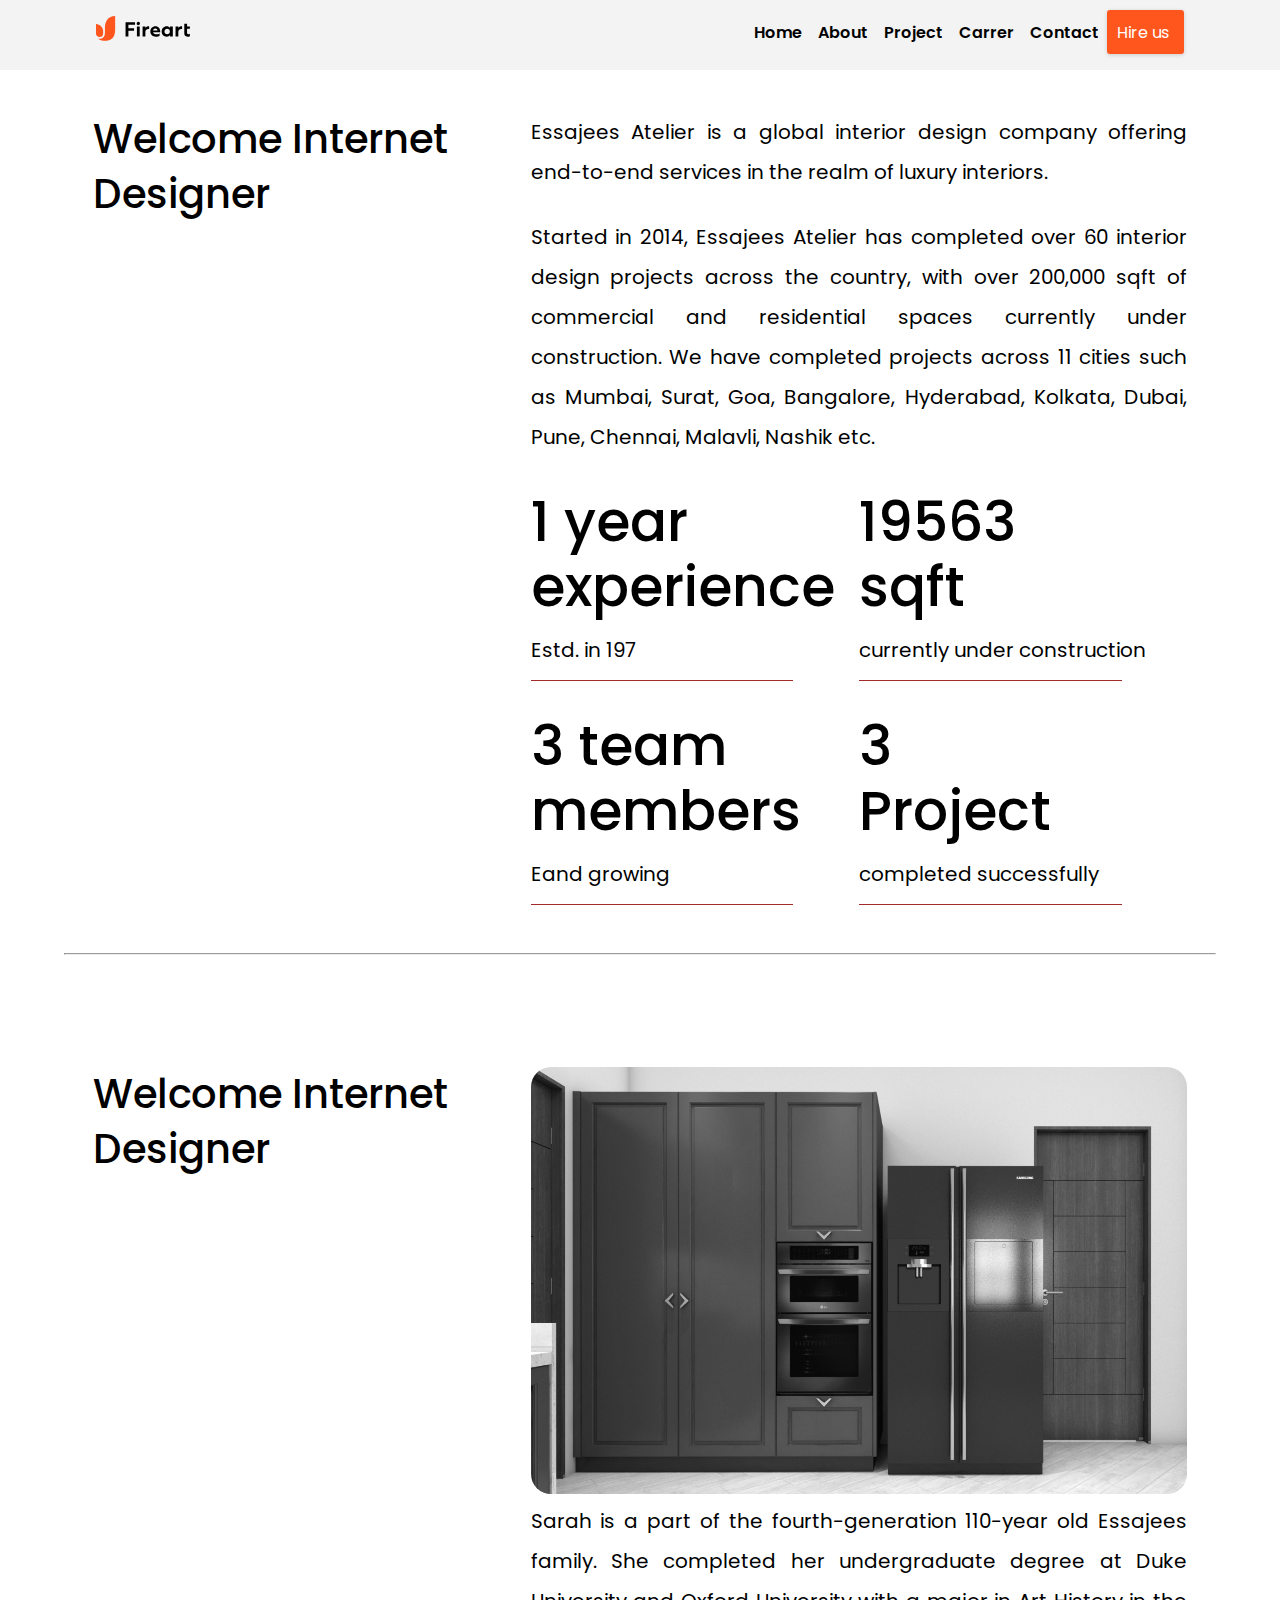
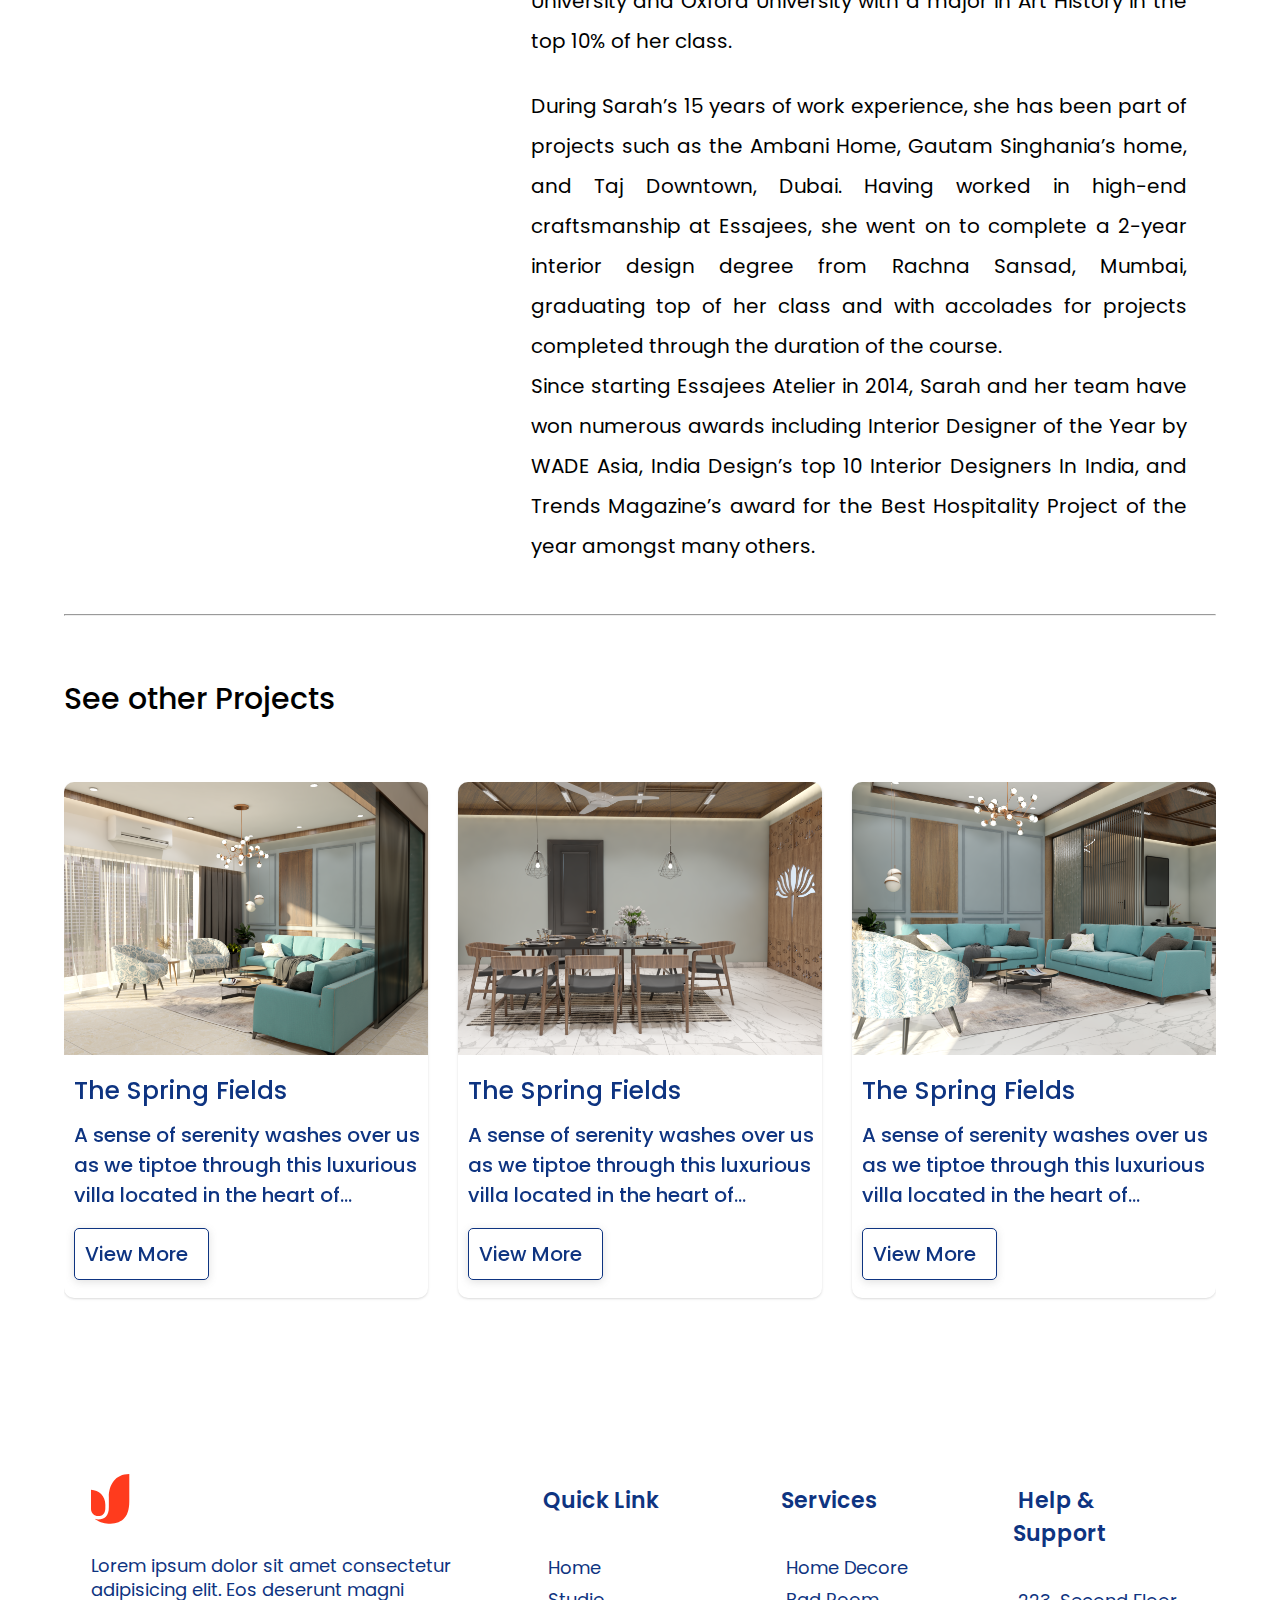
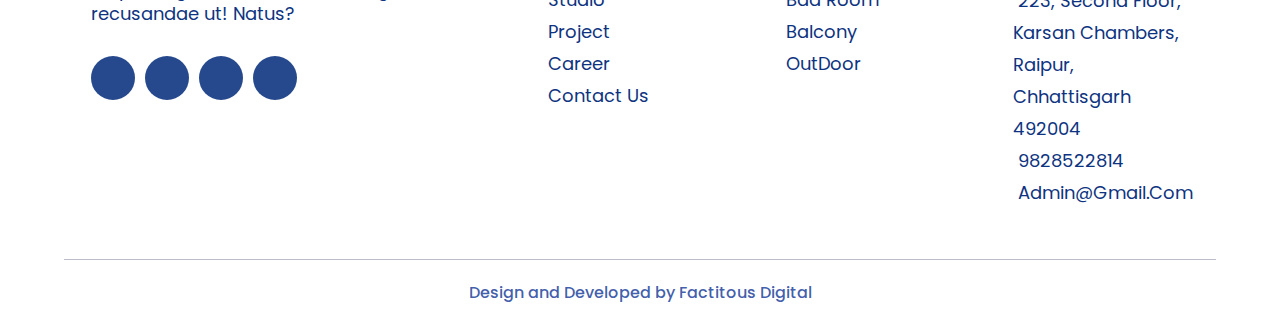
==== about.html @ 6d8b7cb5 "Add files via upload" ====
<!DOCTYPE html>
<html lang="en">
  <head>
    <meta charset="UTF-8" />
    <meta name="viewport" content="width=device-width, initial-scale=1.0" />
    <title>Document</title>
    <link rel="stylesheet" href="css/style.css" />
    <!-- Font Awesome CDN Link -->
    <link rel="stylesheet" href="https://cdnjs.cloudflare.com/ajax/libs/font-awesome/6.5.2/css/all.min.css" integrity="sha512-SnH5WK+bZxgPHs44uWIX+LLJAJ9/2PkPKZ5QiAj6Ta86w+fsb2TkcmfRyVX3pBnMFcV7oQPJkl9QevSCWr3W6A==" crossorigin="anonymous" referrerpolicy="no-referrer" />
    <link rel="stylesheet" href="https://cdn.jsdelivr.net/npm/swiper@11/swiper-bundle.min.css"/>
  </head>
  <body>
    <div class="container-fluid">
      <header>
        <!-- ---nav bar -----  -->
        <div class="header_navbar p_relative">
          <nav class="nav-bar">
            <div class="main_nav">
              <div class="header_logo">
                <img
                  src="image/navbar/desktop_logo.svg"
                  alt="fireart logo"
                  loading="lazy"
                  class="desktop_logo"
                />
              </div>
              <div class="menus">
                <ul class="nav-list">
                  <li><a href="index.html">Home</a></li>
                  <li><a href="about.html">About</a></li>
                  <li><a href="project.html">Project</a></li>
                  <li><a href="carrer.html">Carrer</a></li>
                  <li><a href="contact.html">Contact</a></li>
                </ul>
                <a href="" class="header_hirebutton"
                  >Hire us
                  <span>
                    <div class="snippet" data-title="dot-flashing">
                      <div class="stage">
                        <div class="dot-flashing"></div>
                      </div>
                    </div>
                  </span>
                </a>
              </div>
              <!-- ----mobile menu code ---  -->
              <div class="mobile-menu">
                <ul class="mobile-nav-list">
                  <li><a href="index.html">Home</a></li>
                  <li><a href="about.html">About</a></li>
                  <li><a href="project.html">Project</a></li>
                  <li><a href="carrer.html">carrer</a></li>
                  <li><a href="contact.html">contact </a></li>
                  <li class="header_hirebutton"><a href="proejctLink.html">Hire us </a></li>
                </ul>
              </div>
            </div>
            <!-- ---mobile menu code over ---  -->
            <div class="header_burger">
              <img src="image/navbar/burger.svg" alt="" class="burger_img" />
            </div>
          </nav>
        </div>
        <!-- --nav bar is over now---  -->

      </header>

      <!-- -----about is here----  -->
      <div class="container">
        <div class="about_section">
            <div class="about_left"><h1>Welcome Internet Designer</h1> </div>
            <div class="about_right">
                <p>Essajees Atelier is a global interior design company offering end-to-end services in the realm of luxury interiors.</p> <br>
                <p>Started in 2014, Essajees Atelier has completed over 60 interior design projects across the country, with over 200,000 sqft of commercial and residential spaces currently under construction. We have completed projects across 11 cities such as Mumbai, Surat, Goa, Bangalore, Hyderabad, Kolkata, Dubai, Pune, Chennai, Malavli, Nashik etc.</p>
                <div class="experience_section">
                    <div class="experiencce">
                        <h3><span class="count">10</span> year <br> experience</h3>
                        <p>Estd. in <span class="count">2014</span></p>
                        <div class="experiencce_border"></div>
                    </div>
                    <div class="experiencce">
                        <h3><span span class="count">200000</span> <br> sqft</h3>
                        <p>currently under construction
                        </p>
                        <div class="experiencce_border"></div>
                    </div>
                </div>
                <div class="experience_section">
                    <div class="experiencce">
                        <h3><span class="count">30</span>  team <br>members</h3>
                        <p>Eand growing</p>
                        <div class="experiencce_border"></div>
                    </div>
                    <div class="experiencce">
                        <h3><span span class="count">30</span> <br>Project</h3>
                        <p>completed successfully</p>
                        <div class="experiencce_border"></div>
                    </div>
                </div>
            </div>
            
        </div>
        <hr>
        <div class="about_section">
            <div class="about_left"><h1>Welcome Internet Designer</h1> </div>
            <div class="about_right">
                <div><img src="image/slider/1.jpeg" alt=""></div>
                <p>Sarah is a part of the fourth-generation 110-year old Essajees family. She completed her undergraduate degree at Duke University and Oxford University with a major in Art History in the top 10% of her class.</p> <br>
                <p>During Sarah’s 15 years of work experience, she has been part of projects such as the Ambani Home, Gautam Singhania’s home, and Taj Downtown, Dubai. Having worked in high-end craftsmanship at Essajees, she went on to complete a 2-year interior design degree from Rachna Sansad, Mumbai, graduating top of her class and with accolades for projects completed through the duration of the course.</p>
                <p>Since starting Essajees Atelier in 2014, Sarah and her team have won numerous awards including Interior Designer of the Year by WADE Asia, India Design’s top 10 Interior Designers In India, and Trends Magazine’s award for the Best Hospitality Project of the year amongst many others.</p>
                
            </div>
            
        </div>
        <hr>
      </div>
      <!-- --about is closed here---  -->

      <!-- -----section is here---  -->
      <div class="container kapil">
        <div class="swiper_slider">
          <h2>See other Projects</h>
            <div class="swiper">
              <div class="swiper-wrapper">
                <div class="swiper-slide">
                  <img src="image/slider/1.png" alt="Image 1">
                  <div class="title">The Spring Fields</div>
                  <div class="description">A sense of serenity washes over us as we tiptoe through this luxurious villa located in the heart of...</div>
                  <div class="view-more"><p>View More</p></div>
                </div>
                <div class="swiper-slide">
                  <img src="image/slider/2.png" alt="Image 1">
                  <div class="title">The Spring Fields</div>
                  <div class="description">A sense of serenity washes over us as we tiptoe through this luxurious villa located in the heart of...</div>
                  <div class="view-more"><p>View More</p></div>
                </div>
                <div class="swiper-slide">
                  <img src="image/slider/3.png" alt="Image 1">
                  <div class="title">The Spring Fields</div>
                  <div class="description">A sense of serenity washes over us as we tiptoe through this luxurious villa located in the heart of...</div>
                  <div class="view-more"><p>View More</p></div>
                </div>
                <div class="swiper-slide">
                  <img src="image/slider/4.png" alt="Image 1">
                  <div class="title">The Spring Fields</div>
                  <div class="description">A sense of serenity washes over us as we tiptoe through this luxurious villa located in the heart of...</div>
                  <div class="view-more"><p>View More</p></div>
                </div>
                <div class="swiper-slide">
                  <img src="image/slider/5.png" alt="Image 1">
                  <div class="title">The Spring Fields</div>
                  <div class="description">A sense of serenity washes over us as we tiptoe through this luxurious villa located in the heart of...</div>
                  <div class="view-more"><p>View More</p></div>
                </div>
                
              </div>
              <!-- Add Pagination -->
            </div>
        </div>

      </div>
      <!-- -----section is over here----  -->

      <!-- ---footer is start here---  -->
      <footer>
        <div class="container">
          <div class="wrapper">
            <div class="footer-widget">
              <a href="#">
                <img src="image/footer/logo.svg" class="logo" />
              </a>
              <p class="desc">
                Lorem ipsum dolor sit amet consectetur adipisicing elit. Eos
                deserunt magni recusandae ut! Natus?
              </p>
              <ul class="socials">
                <li>
                  <a href="#">
                    <i class="fab fa-facebook-f"></i>
                  </a>
                </li>
                <li>
                  <a href="#">
                    <i class="fab fa-twitter"></i>
                  </a>
                </li>
                <li>
                  <a href="#">
                    <i class="fab fa-instagram"></i>
                  </a>
                </li>
                <li>
                  <a href="#">
                    <i class="fab fa-linkedin-in"></i>
                  </a>
                </li>
              </ul>
            </div>
            <div class="footer-widget">
              <h6><i class="fa-solid fa-arrow-up-right-from-square"></i> &nbsp;Quick Link</h6>
              <ul class="links">
                <li><a href="#"> <i class="fa-solid fa-house-crack"></i> &nbsp; Home</a></li>
                <li><a href="#"><i class="fa-brands fa-studiovinari"></i> &nbsp; Studio</a></li>
                <li><a href="#"><i class="fa-solid fa-list-check"></i> &nbsp; Project</a></li>
                <li><a href="#"><i class="fa-solid fa-arrow-trend-up"></i> &nbsp; Career</a></li>
                <li><a href="#"><i class="fa-regular fa-address-book"></i> &nbsp; Contact Us</a></li>
              </ul>
            </div>
            <div class="footer-widget">
              <h6><i class="fa-solid fa-sliders"></i> &nbsp;Services</h6>
              <ul class="links">
                <li><a href="#"><i class="fa-solid fa-campground"></i> &nbsp; Home Decore</a></li>
                <li><a href="#"><i class="fa-solid fa-person-booth"></i> &nbsp; Bad Room</a></li>
                <li><a href="#"><i class="fa-solid fa-person-shelter"></i> &nbsp; Balcony</a></li>
                <li><a href="#"><i class="fa-solid fa-cloud-sun"></i>&nbsp; OutDoor</a></li>
              </ul>
            </div>
            <div class="footer-widget">
              <h6><i class="fa-solid fa-circle-question"></i> &nbsp;Help &amp; Support</h6>
              <ul class="links">
                <!-- <li><i class="fa-regular fa-address-book"></i> &nbsp;<a href="">Address</a></li> -->
                <li><a href=""><i class="fa-regular fa-address-book"></i>  &nbsp;223, Second Floor, Karsan Chambers,<br> Raipur, Chhattisgarh 492004</a></li>
                <!-- <li><i class="fa-regular fa-address-book"></i> &nbsp;<a href="">Mobile Number</a></li> -->
                <li><a href=""><i class="fa-regular fa-address-book"></i>  &nbsp;9828522814</a></li>
                <!-- <li><i class="fa-regular fa-envelope"></i> &nbsp;<a href="">Email Id :</a> </li> -->
                <li><a href="mailto:admin@gmail.com"> <i class="fa-regular fa-envelope"></i> &nbsp;admin@gmail.com</a></li>
                
            </ul>
            
            </div>
          </div>
          <div class="copyright-wrapper">
            <p>
              Design and Developed by
              <a href="#" target="blank">Factitous Digital</a>
            </p>
          </div>
        </div>
      </footer>
      <!-- --footer is over here--  -->
      
    </div>


    <script src="js/script.js"></script>
    <!-- ------swiper slider cdn ----  -->
    <script src="https://cdn.jsdelivr.net/npm/swiper@11/swiper-bundle.min.js"></script>
    <script>
      // Initialize Swiper
      var swiper = new Swiper('.swiper', {
        slidesPerView: 3,
      spaceBetween: 30,
      freeMode: true,
      loop: true,
      autoplay: {
        delay: 3000, // milliseconds
        disableOnInteraction: false, // keep autoplaying even when user interacts
      },
      pagination: {
        el: '.swiper-pagination',
        clickable: true,
      },
      breakpoints: {
    // When window width is <= 768px (mobile)
    0: {
      slidesPerView: 'auto',
    },
    // When window width is > 768px (desktop)
    1024: {
      slidesPerView: 3, // Adjust the value for desktop as needed
    },
  },
      
    });
    </script>
    <script src="https://code.jquery.com/jquery-3.6.0.min.js"></script>
    <script>
        $('.count').each(function () {
            $(this).prop('Counter',0).animate({
                Counter: $(this).text()
            }, {
                duration: 4000,
                easing: 'swing',
                step: function (now) {
                    $(this).text(Math.ceil(now));
                }
            });
        });
    </script>
  </body>
</html>
---- css/style.css ----
@import url("https://fonts.googleapis.com/css2?family=Poppins:ital,wght@0,100;0,200;0,300;0,400;0,500;0,600;0,700;0,800;0,900;1,100;1,200;1,300;1,400;1,500;1,600;1,700;1,800;1,900&display=swap");

* {
  margin: 0;
  padding: 0;
  box-sizing: border-box;
}

:root {
  --primary-color: #f3f3f3;
  --button-color: #ff561d;
  --secondary-color: #000000;
  --ternory-color: #ffffff;
}

body {
  margin: 0;
  padding: 0;
  box-sizing: border-box;
  font-family: Poppins;
}

ul li {
  list-style: none;
}

a {
  text-decoration: none;
  color: var(--secondary-color);
}

p,
h1,
h2,
h3,
h4,
h5,
h6 {
  overflow-wrap: break-word;
}

.text-center {
  text-align: center;
}
.container-fluid {
  width: 100%;
}
.container {
  width: 90%;
  margin: auto;
}
.p_relative{
    position: relative;
}

/* ----nav bar css is here----  */
.header_navbar{
    width: 100%;
    background-color: var(--primary-color);
    border: 0px solid red;
    position: fixed;
    z-index: 999;
    height: 70px;
}
nav{
    position: fixed;
    top: 0;
    left: 0;
    width: 100%;
    border: 1px solid red;
    padding: 0px 2em;
    z-index: 9; /* Adjust z-index as needed */
    background-color: var(--primary-color);
    
  }
.nav-bar{
    border: 0px solid blue;
    width: 90%;
    margin-left: 5%;
}
.main_nav{
    display: flex;
    justify-content: space-between;
    align-items: center;
}
nav .desktop_logo{
    background-size: cover;
    border: 0px solid black;
    height: 25px;
    margin: 1em 0em;
}
.menus .nav-list {
    display: flex;
    border: 0px solid black;
    margin-top: 0.6em;
    
}
.menus .nav-list li a{  
    padding: 0 0.5em;
    margin-right: 2em;
    color: var(--secondary-color);
    font-weight: 550;
    border: 0px solid red;
    position: relative;
}
.menus .nav-list li a::after{
    content: '';
    height: 2px;
    width: 0px;
    background:var(--button-color);
    border-radius: 3px;
    position: absolute;
    bottom: -5px;
    right: 0%;
    transition: 0.3s;
}

.menus .nav-list li a:hover::after{
    width: 100%;
    left: 0%;
}
.menus{
    display: flex;
}
.header_hirebutton{
    background-color: var(--button-color);
    color: var(--ternory-color);
    padding: 10px 15px 9px 10px;
    border-radius: 3px;
    box-shadow: rgba(0, 0, 0, 0.16) 0px 1px 4px;
}
.header_burger{
    display: none;
}
.mobile-menu {
    display: none;
  }
/* ----nav bar css is closed ---  */

/* -----slider css is here---  */
.slider {
  height: 100vh;
  width: 100%;
  overflow: hidden;
  position: relative;
  border: 0px solid red;
}
.slider .list .item {
  width: 100%;
  height: 100%;
  position: absolute;
  inset: 0 0 0 0;
}
.slider .list .item img {
  width: 100%;
  height: 100%;
  object-fit: cover;
}
.slider .list .item .content {
  position: absolute;
  top: 20%;
  width: 1140px;
  max-width: 80%;
  left: 50%;
  transform: translateX(-50%);
  padding-right: 30%;
  box-sizing: border-box;
  color: #fff;
  text-shadow: 0 5px 10px #0004;
}

.slider .list .item .content .title,
.slider .list .item .content .type {
  font-size: 5em;
  font-weight: bold;
  line-height: 1.3em;
}
.slider .list .item .type {
  color: #ff561d;
}
.slider .list .item .button {
  display: grid;
  grid-template-columns: repeat(2, 130px);
  grid-template-rows: 40px;
  gap: 5px;
  margin-top: 20px;
}
.slider .list .item .button button {
  border: none;
  background-color: #ff561d;
  font-family: Poppins;
  font-weight: 500;
  cursor: pointer;
  transition: 0.4s;
  letter-spacing: 2px;
}

.slider .list .item .button button:hover {
  letter-spacing: 3px;
}
.slider .list .item .button button:nth-child(2) {
  background-color: transparent;
  border: 1px solid #fff;
  color: #eee;
}

/* Thumbnail Section  */
.thumbnail {
  position: absolute;
  bottom: 50px;
  left: 50%;
  width: max-content;
  z-index: 100;
  display: flex;
  gap: 20px;
}

.thumbnail .item {
  width: 150px;
  height: 220px;
  flex-shrink: 0;
  position: relative;
}

.thumbnail .item img {
  width: 100%;
  height: 100%;
  object-fit: cover;
  border-radius: 20px;
  box-shadow: 5px 0 15px rgba(0, 0, 0, 0.3);
}

/* nextPrevArrows Section  */
.nextPrevArrows {
  position: absolute;
  top: 80%;
  right: 52%;
  z-index: 100;
  width: 300px;
  max-width: 30%;
  display: flex;
  gap: 10px;
  align-items: center;
}
.nextPrevArrows button {
  width: 40px;
  height: 40px;
  border-radius: 50%;
  background-color: #ff561d;
  border: none;
  color: #fff;
  font-family: monospace;
  font-weight: bold;
  transition: 0.5s;
  cursor: pointer;
}
.nextPrevArrows button:hover {
  background-color: #fff;
  color: #000;
}

/* Animation Part */
.slider .list .item:nth-child(1) {
  z-index: 1;
}

/* animation text in first item */
.slider .list .item:nth-child(1) .content .title,
.slider .list .item:nth-child(1) .content .type,
.slider .list .item:nth-child(1) .content .description,
.slider .list .item:nth-child(1) .content .buttons {
  transform: translateY(50px);
  filter: blur(20px);
  opacity: 0;
  animation: showContent 0.5s 1s linear 1 forwards;
}
@keyframes showContent {
  to {
    transform: translateY(0px);
    filter: blur(0px);
    opacity: 1;
  }
}
.slider .list .item:nth-child(1) .content .title {
  animation-delay: 0.4s !important;
}
.slider .list .item:nth-child(1) .content .type {
  animation-delay: 0.6s !important;
}
.slider .list .item:nth-child(1) .content .description {
  animation-delay: 0.8s !important;
}
.slider .list .item:nth-child(1) .content .buttons {
  animation-delay: 1s !important;
}

/* Animation for next button click */
.slider.next .list .item:nth-child(1) img {
  width: 150px;
  height: 220px;
  position: absolute;
  bottom: 50px;
  left: 50%;
  border-radius: 30px;
  animation: showImage 0.5s linear 1 forwards;
}

@keyframes showImage {
  to {
    bottom: 0;
    left: 0;
    width: 100%;
    height: 100%;
    border-radius: 0;
  }
}

.slider.next .thumbnail .item:nth-last-child(1) {
  overflow: hidden;
  animation: showThumbnail 0.5s linear 1 forwards;
}
.slider.prev .list .item img {
  z-index: 100;
}

@keyframes showThumbnail {
  from {
    width: 0;
    opacity: 0;
  }
}

.slider.next .thumbnail {
  animation: effectNext 0.5s linear 1 forwards;
}

@keyframes effectNext {
  from {
    transform: translateX(150px);
  }
}

/* Animation for prev button click */
.slider.prev .list .item:nth-child(2) {
  z-index: 2;
}

.slider.prev .list .item:nth-child(2) img {
  animation: outFrame 0.5s linear 1 forwards;
  position: absolute;
  bottom: 0;
  left: 0;
}
@keyframes outFrame {
  to {
    width: 150px;
    height: 220px;
    bottom: 50px;
    left: 50%;
    border-radius: 20px;
  }
}

.slider.prev .thumbnail .item:nth-child(1) {
  overflow: hidden;
  opacity: 0;
  animation: showThumbnail 0.5s linear 1 forwards;
}
.slider.next .nextPrevArrows button,
.slider.prev .nextPrevArrows button {
  pointer-events: none;
}

.slider.prev .list .item:nth-child(2) .content .title,
.slider.prev .list .item:nth-child(2) .content .type,
.slider.prev .list .item:nth-child(2) .content .description,
.slider.prev .list .item:nth-child(2) .content .buttons {
  animation: contentOut 1.5s linear 1 forwards !important;
}

@keyframes contentOut {
  to {
    transform: translateY(-150px);
    filter: blur(20px);
    opacity: 0;
  }
}
@media screen and (max-width: 678px) {
  .slider .list .item .content {
    padding-right: 0;
  }
  .slider .list .item .content .title {
    font-size: 50px;
  }
}
/* ----slider css is over now ----  */


/* --footer css is here----  */
footer {
    position: relative;
    width: 100%;
    height: auto;
    padding-top: 80px;
    background-color: #ffffff;
  }
  
  
  .wrapper {
    display: flex;
    justify-content: space-between;
    flex-direction: row;
    flex-wrap: wrap;
  }
  
  .wrapper .footer-widget {
    width: calc(20% - 30px);
    margin: 0 15px 50px;
    padding: 0 12px;
  }
  
  .wrapper .footer-widget:nth-child(1) {
    width: calc(40% - 50px);
    margin-right: 15px;
  }
  
  .wrapper .footer-widget .logo {
    margin-bottom: 30px;
    vertical-align: middle;
  }
  
  .wrapper .footer-widget p {
    margin-bottom: 30px;
    font-size: 18px;
    line-height: 24px;
    color: #0e3481;
  }
  
  .wrapper .footer-widget .socials {
    display: flex;
    align-items: center;
    justify-content: flex-start;
  }
  
  .wrapper .footer-widget .socials li {
    list-style: none;
  }
  
  .wrapper .footer-widget .socials li a {
    width: 44px;
    height: 44px;
    margin-right: 10px;
    color: #ffffff;
    background-color: rgba(14, 52, 129, 0.9);
    border-radius: 50%;
    font-size: 22px;
    text-decoration: none;
    display: flex;
    align-items: center;
    justify-content: center;
    transition: all 0.3s ease-out;
  }
  
  .wrapper .footer-widget .socials li a:hover {
    background-color: #037ef3;
  }
  
  .wrapper .footer-widget h6 {
    color: #0e3481;
    margin: 10px 0 35px;
    font-size: 22px;
    font-weight: 600;
  }
  
  .wrapper .footer-widget .links li {
    list-style: none;
  }
  
  .wrapper .footer-widget .links li a {
    color: #0e3481;
    font-size: 18px;
    text-decoration: none;
    text-transform: capitalize;
    line-height: 32px;
    transition: all 0.3s ease-out;
  }
  
  .wrapper .footer-widget .links li a:hover {
    color: #037ef3;
  }
  
  .copyright-wrapper {
    padding: 20px 0;
    border-top: 1px solid rgba(88, 89, 120, 0.4);
  }
  
  .copyright-wrapper p {
    color: rgba(14, 52, 149, 0.8);
    font-size: 16px;
    font-weight: 500;
    text-align: center;
  }
  
  .copyright-wrapper p a {
    color: inherit;
    font-weight: 500;
    text-decoration: none;
    transition: all 0.3s ease-out;
  }
  
  .copyright-wrapper p a:hover {
    color: #037ef3;
  }
  
  /* Let's write the media query */
  @media (max-width: 992px) {
    .container {
      max-width: 960px;
    }
  
    .wrapper .footer-widget,
    .wrapper .footer-widget:nth-child(1) {
      width: calc(50% - 30px);
    }
  }
  
  @media (max-width: 768px) {
    .container {
      max-width: 720px;
    }
  
    .wrapper .footer-widget,
    .wrapper .footer-widget:nth-child(1) {
      width: 100%;
      margin: 0 10px 50px;
    }
  }
  
/* --footer css is over now  ---  */

/* ---index swiper sider is here ----  */
.kapil{
  border: 0px solid red;
}
.swiper_slider h2{
  margin-top: 2em;
  font-weight: 500;
  font-size: 30px;
}
.swiper {  
    width: 100%;
    height: 100%;
    margin-bottom: 2em;  
    margin-top: 2em;
    border: 0px solid red;
}
.swiper-slide {
  text-align: center;
  font-size: 18px;
  background: #fff;
  display: flex;
  justify-content: center;
  box-shadow: rgba(0, 0, 0, 0.1) 0px 1px 3px 0px, rgba(0, 0, 0, 0.06) 0px 1px 2px 0px;
  border-radius: 10px 10px 0px 0px;
  margin-bottom: 2em;
  border-radius: 10px;
}
.swiper-slide img{
  background-size: cover;
  width: 100%;
  height: auto;
  border-radius: 10px 10px 0px 0px;
}
.swiper-slide .title{
  text-align: left;
  font-weight: 500;
  font-size: 25px;
  margin:10px 0px;
  padding-left: 10px;
  color: #0e3481;
}
.swiper-slide .description{
  font-size: 20px;
  font-weight: 500;
  margin: 10px 0px;
  text-align: left;
  padding-left: 10px;
  color: #0e3481;
}
.swiper-slide .view-more {
  padding: 10px 20px;
  border: none;
  margin: 18px 10px;
  font-size: 20px;
  border: 1px solid #0e3481;
  display: table;
  border-radius: 5px;
  padding-left: 10px;
  color: #0e3481;
  box-shadow: rgba(99, 99, 99, 0.2) 0px 2px 8px 0px;
}

/* ---index swiper slider is over now ---  */

/* -----about is here----  */
.about_section{
  width: 95%;
  display: flex;
  justify-content: space-between;
  margin: auto;
  border: 0px solid red;
  padding-top: 7em;
  margin-bottom: 3em;
}
.about_left{
  width: 40%;

}
.about_left h1{
  font-size: 40px;
  line-height: 55px;
  font-weight: 500;
}
.about_right{
  width: 60%;
}
.about_right p{
    font-size: 20px;
    line-height: 40px;
    text-align: justify;
}
.experience_section{
  width: 100%;
  display: flex;
  justify-content: space-between;
  margin-top: 2em;
}
.experiencce{
  width: 50%;
}
.experiencce h3{
  font-size: 55px;
  font-weight: 500;
  line-height: 65px;
  margin-bottom: 0.2em;
}
.experiencce p{
  font-size: 20px;
  margin-bottom: 0.5em;
}
.experiencce_border{
  width: 80%;
  border-bottom: 1px solid brown;
}
.about_right img {
  background-size: cover;
  width: 100%;
  filter: grayscale(100%);
  border-radius: 20px;
  height: 80%;
}

/* ---about is over now--  */

/* ------project section is here ---  */


.mySwiper{
  width: 100%;
  height: 100vh;
  overflow: hidden;
}
.mySwiper img{
  width: 100%;
  height: 100vh;
}
.project_section{
  width: 100%;
  border: 0px solid red;
  display: flex;
  justify-content: space-between;
}
.project_section_left1{
  width: 40%;
  border: 0px solid red;
}
.project_brick{
  margin: 8.5em 0em 6em 5em;
  border: 0px solid green;
}
.project_section_left1 h3{
  font-weight: 500;
  font-size: 30px;
  margin-top: 1em;
  margin-bottom: 0.5em;
}
.project_section_left1 p{
  font-size: 20px;
  text-align: justify;
  line-height: 30px;
  margin-bottom: 0.5em;
}
.project_section_left1 .view_more{
  padding: 10px 20px;
  border: 1px solid black;
  display: table;
  border-radius: 5px;
  margin-top: 1em;
  cursor: pointer;
}
.project_section_left1 .view_more:hover{
  background-color: black;
  color: white;
}
.view_more a:hover{
  color: white;
}

.project_section_right1{
  width: 60%;
  text-align: left;
  transform: scale(0.9);

}
.project_section_right1 img{
  padding: 1rem;
  border: 0px solid black;
  box-shadow: rgba(0, 0, 0, 0.24) 0px 3px 8px;
}

/* --proejct gallery is here --  */
.grid-gallery {
  width: 100%;
  max-width: 90%;
  margin: 0 auto;
  padding: 50px 20px;
  display: grid;
  grid-template-columns: repeat(auto-fit, minmax(250px, 1fr));
  grid-auto-rows: 250px;
  grid-auto-flow: dense;
  grid-gap: 20px;
}

.grid-gallery .grid-item {
  position: relative;
  background-color: #efefef;
  overflow: hidden;
}

.grid-gallery .grid-item img {
  width: 100%;
  height: 100%;
  object-fit: cover;
  transition: transform 0.5s cubic-bezier(0.165, 0.84, 0.44, 1);
}

.grid-gallery .grid-item:hover img {
  transform: scale(1.1);
}

.grid-gallery .grid-item a {
  cursor: zoom-in;
}

.grid-gallery .grid-item:nth-child(3n - 2) {
  grid-column: span 2;
  grid-row: span 2;
}
.gallery_section{
  margin-top: 3em;
}

/* Let's make it responsive */
@media (max-width: 768px) {
  .grid-gallery {
    grid-template-columns: repeat(auto-fit, minmax(250px, 1fr));
    grid-auto-rows: 250px;
  }

  .grid-gallery .grid-item:nth-child(3n - 2) {
    grid-column: unset;
    grid-row: unset;
  }
}

/* -----project section is over now ---  */

/* -----proejct link section is here -- -  */
.project_link{
  width: 100%;
  display: flex;
  justify-content: space-between;
  margin-top: 3em;
}
.proejctLink_left{
  width: 40%;
}
.proejctLink_left h3{
  font-size: 45px;
  font-weight: 500;
}
.proejctLink_right {
  width: 60%;
}
.proejctLink_right h3{
  font-size: 35px;
  font-weight: 400;
  margin-bottom: 0.5em;
}
.proejctLink_right p{
  font-size: 18px;
}
/* ----proejct link section is over now --  */

/* ------contact us code is here ----  */

.contact{
  width: 100%;
  border: 0px solid red;
  display: flex;
  justify-content: space-between;
  margin-bottom: 1em;
  padding-top: 5em;
}
.contact_form{
  width: 30%;
  border: 0px solid green;
  margin-top: 3em;
}
.contact_form h1{
  font-weight: 500;
  line-height: 40px;
  margin: 1em 0px;
  font-size: 30px;
}
.contact_form p{
  font-size: 18px;
  line-height: 20px;
  margin:1em 0px;
}
.contact_detail{
  width: 50%;
  margin-top: 3em;
  border: 0px solid black;
}
.contact-group .contact_group_style{
  border-radius: 5px;
  border: 1px solid #dfdfdf;
  padding: 0px 16px;
  margin-top: 1em;
  height: 45px;
  margin-bottom: 1.5em;
  width: 100%;
}

.contact-group .cotact_label{
  margin-bottom: 5px;
}
.contact_group_textarea{
  border: 0px solid red;
  width: 100%;
  height: 100px;
  margin-top: 1em;
  border: 1px solid #dfdfdf;
}
.send_message_contact{
  border: none;
  margin:3em 0em ;
  background-color: var(--button-color);
  color: var(--ternory-color);
  padding: 20px 25px 18px 20px;
  border-radius: 3px;
  font-size: 20px;
  box-shadow: rgba(0, 0, 0, 0.16) 0px 1px 4px;
}
.contact_mainform{
  margin-top: 2.5em;
 
}
/* ----contact details section is here ----  */

.contact_phone{
  display: flex;
  justify-content: space-between;
}
.contact_detail h1{
  margin: 1em 0em;
  font-weight: 500;
  font-size: 32px;
}
.conatc_info_email{
  margin-bottom: 2em;
  color: var(--button-color);
  font-size: 20px;
}
.contact_detail h3{
  margin:1em 0em;
  font-size: 32px;
  font-weight: 500;
}
.contact_phone_contect{
  font-size: 20px;
}
.contact_phone_contect p{
  margin-bottom: 8px;
  border: 0px solid red;
  line-height: 35px;
}
.ifrmae_class{
  padding: 1rem;
  border: 5px solid white;
  box-shadow: rgba(0, 0, 0, 0.24) 0px 3px 8px;
}
/* ------contact css is over now ---  */
/* ------carrer css is here----  */
.carrer_job{
  display: flex;
  margin-bottom: 5em;
}
.carrer_job_first{
  width: 50%;
  margin-top: 4em;
}
.carrer_job_first h2{
  font-size: 45px;
  color: black;
  font-weight: 500;
  margin-bottom: 1em;
}
.carrer_job_first span{
  color: var(--button-color);
}
.carrer_job_first p{
  font-size: 24px;
  line-height: 36px;
  color: #6b6b6b;
  margin-bottom: 2em;
}
.carrer_open_position{
  border: none;
  background-color: var(--button-color);
  color: var(--ternory-color);
  padding: 20px 25px 18px 20px;
  border-radius: 3px;
  font-size: 20px;
  box-shadow: rgba(0, 0, 0, 0.16) 0px 1px 4px;
  cursor: pointer;
}

/* ---position css is here---  */
.open_position{
  border: 0px solid red;
  margin-bottom: 4em;
}
.open_position h2{
  font-size: 45px;
  color: black;
  font-weight: 500;
  margin-bottom: 1em; 
  border: 0px solid red;
}
.open_position p{
  font-size: 24px;
  line-height: 36px;
  color: #6b6b6b;
  margin-bottom: 2em;
}

.carrer_alljob{
  width: 50%;
  display: flex;
  justify-content: space-between;
  margin-bottom: 5em;
}


.full_job{
  border: 0px solid red;
  border-radius: 5px;
  box-shadow: rgba(0, 0, 0, 0.24) 0px 3px 8px;
  display: flex;
  justify-content: space-between;
  margin-bottom: 2em;
}


.full_job_left h3{
  color: black;
  font-weight: 500;
  font-size: 30px;
  padding-bottom: 10px;
  margin-top: 1.5em;
}
.full_job_left p{
  color: var(--button-color);
}
.full_job_right h4{
  font-size: 28px;
  font-weight: 600;
  padding-bottom: 10px;
  margin-top: 1.5em;
}
.full_job_right p{
  color: black;
}
.fulltime_apply{
  border: none;
  background-color: var(--button-color);
  color: var(--ternory-color);
  padding: 13px 25px 13px 20px;
  border-radius: 10px;
  font-size: 20px;
  box-shadow: rgba(0, 0, 0, 0.16) 0px 1px 4px;
  margin-top: 1em;
  margin-right: 2em;
  cursor: pointer;
}
.job-list {
  display: none;
}
.job-list.active {
  display: block;
}
.full_job {
  display: grid;
  grid-template-columns: repeat(auto-fit, minmax(300px, 1fr));
  grid-gap: 4em 2em;
}

.job-grid {
  display: grid;
  grid-template-columns: repeat(auto-fill, minmax(300px, 1fr));
  grid-gap: 4em 2em;
}

.full_job {
  border: 1px solid #ccc;
  padding: 20px;
  transition: transform 0.3s ease;
}

.full_job:hover {
  transform: scale(1.05);
}

.full_job_left {
  margin-bottom: 10px; /* Adjust spacing */
}

.full_job_left h3 {
  font-size: 1.2rem; /* Adjust font size */
  margin-bottom: 5px; /* Adjust spacing */
}

.full_job_left p {
  font-size: 0.9rem; /* Adjust font size */
  color: #666; /* Adjust color */
  margin-bottom: 0; /* Reset margin */
}

.full_job_right h4,
.full_job_right p {
  margin: 0; /* Reset margin */
}

.full_job_right button {
  padding: 8px 15px; /* Adjust padding */
  background-color: #007bff; /* Adjust background color */
  color: #fff; /* Adjust text color */
  border: none;
  border-radius: 5px;
  cursor: pointer;
  transition: background-color 0.3s ease;
}

.full_job_right button:hover {
  background-color: #0056b3; /* Adjust hover background color */
}

/* Adjust styles as needed */


/* ----carrer css  is over now ---    */
/* ----job page is here----  */
.job_description{
  display: flex;
  justify-content: space-between;
  padding-top: 8em;
}
.job_description_part1{
  width: 50%;
  border-right: 2px solid #eaeaea;
  margin-bottom: 4em; 
}
.job_description_part1 h1{
  font-size: 48px;
  font-weight: 500;
  margin-bottom: 10px;
}
.job_description_part2{
  width: 50%;
  border: 0px solid red;
}
.job_description_part1 .job_dev a{
  color: var(--button-color);
  font-size: 18px;
  
}
.job_description_part1 .job_dev{
  margin: 1em 0em;
}
.job_description_part1 p{
  line-height: 30px;
  font-size: 22px;
  margin-bottom: 1em;
  width: 90%;
}
.grid_job_item{
  line-height: 30px;
  color: black;
}
.job_description_part1 h2{
  color: black;
  font-size: 35px;
  font-weight: 500;
  margin: 1em 0em;
}
.job_description_part1 ul li{
  font-size: 22px;
  line-height: 30px;
  list-style: disc;
  border: 0px solid red;
  width: 95%;
  margin: auto;
}
.job_description_part2_from {
  border: 0px solid red;
  width: 70%;
  margin-left: 6em;
}
.job_description_part2_label{
  margin-bottom: 0.5em;
  font-size: 20px;
}
.job_description_part2_from input{
  border: none;
  border-bottom: 1px solid black;
  width: 100%;
  margin-top: 0.5em;
  font-size: 25px;
  padding-bottom: 8px;
}
.job_description_part2_button{
  background-color: black;
  color: white;
  box-shadow: rgba(0, 0, 0, 0.24) 0px 3px 8px;
  margin-top: 2em;
  padding: 15px 20px;
  border: none;
  border-radius: 10px;
}

/* ---job page is over now ---    */

/* Media query for screens smaller than 600px (typically mobile devices) */
@media (min-width: 0px) and (max-width: 990px) { 
  .nav-bar{
    display: flex;
    justify-content: space-between;
    align-items: center;
}
  .mobile-menu{
      border: 0px solid red;
      background-color: white;
      position: relative;
      z-index: 99;
  }
  .arrow_svg{
      border: 0px solid red;
      width: 20px;
      height: 20px;
      text-align: right;
  }
  .mobile-menu ul li:nth-child(6) {
      border: 0px solid red; 
    }
  .submenu li a{
      line-height: 15px;
      border: 0px solid red;
      font-size: 15px;
      padding: 0px;
    }
  .mobile-menu {
      display: none;
      overflow-y: auto;
      transition: transform 0.3s ease-in-out, opacity 0.3s ease-in-out;
    }
    
    @keyframes slideFromLeft {
      0% {
        transform: translateX(-100%);
      }
      100% {
        transform: translateX(0);
      }
    }
    
    .mobile-menu.active {
      display: block;
      position: fixed;
      top: 0;
      left: 0;
      width: 100%; /* Adjust the width as needed */
      height: 100vh;
      background-color: #fff; /* Adjust background color as needed */
      box-shadow: 0 2px 5px rgba(0, 0, 0, 0.2); /* Add shadow for better visibility */
      animation: slideFromLeft 0.5s ease forwards; /* Adjust duration and timing function as needed */
    }
    .header_burger{
      z-index:  999;
    }
    
    

    .mobile-nav-list{
      width: 73%;
      margin: auto;
    }
    .mobile-nav-list li{
      font-size: 18px;
      line-height: 26px;
      padding: 1em 0em;
    }
    .submenu {
      display: none;
    }
    
    .submenu.active {
      display: block;
    }
    
    .header_hirebutton{
      margin-top: 2em;
      text-align: center;
      margin-bottom: 4em;
    }
    .header_hirebutton a{
      color: white;
    }
    
  .header_burger{
      display: block;
      border: 0px solid red;
    
  }
  .menus{
      display: none;
  }
  .about_section{
    flex-direction: column;
    border: 0px solid red;
  }
  .about_left{
    width: 100%;
  }
  .about_left h1{
    font-size: 20px;
    width: 100%;
    border: 0px solid red;
    line-height: 33px;
    margin-bottom: 5px;
  }
  .about_right{
    width: 100%;
  }
  .about_right p{
      font-size: 16px;
      line-height: 30px;
      text-align: justify;
  }
  .experience_section{
    width: 100%;
    flex-direction: column;
    margin-top: 2em;
  }
  .experiencce h3{
    font-size: 45px;
    font-weight: 500;
    line-height: 65px;
    margin-bottom: 0.2em;
  }
  .experiencce p{
    font-size: 20px;
    margin-bottom: 0.5em;
    margin-top: 0.5em;
  }
  .experiencce_border{
    width: 100%;
    border-bottom: 1px solid brown;
    margin-bottom: 0.5em;
  }
  .mySwiper{
    width: 100%;
    height: 100vh;
    overflow: hidden;
  }
  .mySwiper img{
    width: 100%;
    height: 100vh;
  }


  /* ---proejct media query is here---  */
  .project_section{
    flex-direction: column;
  }
  .project_section_left1 {
    width: 100%;
  }
  .project_section_right1{
    width: 100%;
  }
  .project_images img{
    width: 100%;
  }
  .project_brick{
    margin: 2.5em 0em 0em 5em;
  }
  .project_link{
    flex-direction: column;
  }
  .proejctLink_left{
    width: 100%;
  }
  .proejctLink_right{
    width: 100%;
  }

  /* -----contact css is here---  */
  .contact{
    flex-direction: column;
  }
  .contact_form{
    width: 100%;
  }
  .contact_detail{
    width: 100%;
  }

  /* --carrer  css is here--  */
  .carrer_job{
    flex-direction: column;
  }
  .carrer_job_first{
    width: 100%;
  }
  .carrer_alljob{
    width: 100%;
  }
  


  

}

@media (min-width: 0px) and (max-width: 580px) {
  .contact_phone{
    width: 100%;
    flex-direction: column;
  }
  .carrer_alljob{
    flex-direction: column;
  }
  .carrer_open_position{
    margin: 10px;
  }
}

@media (min-width: 950px) and (max-width: 1350px) {
  .menus .nav-list li a{
      margin-right: 0px;
  }
}
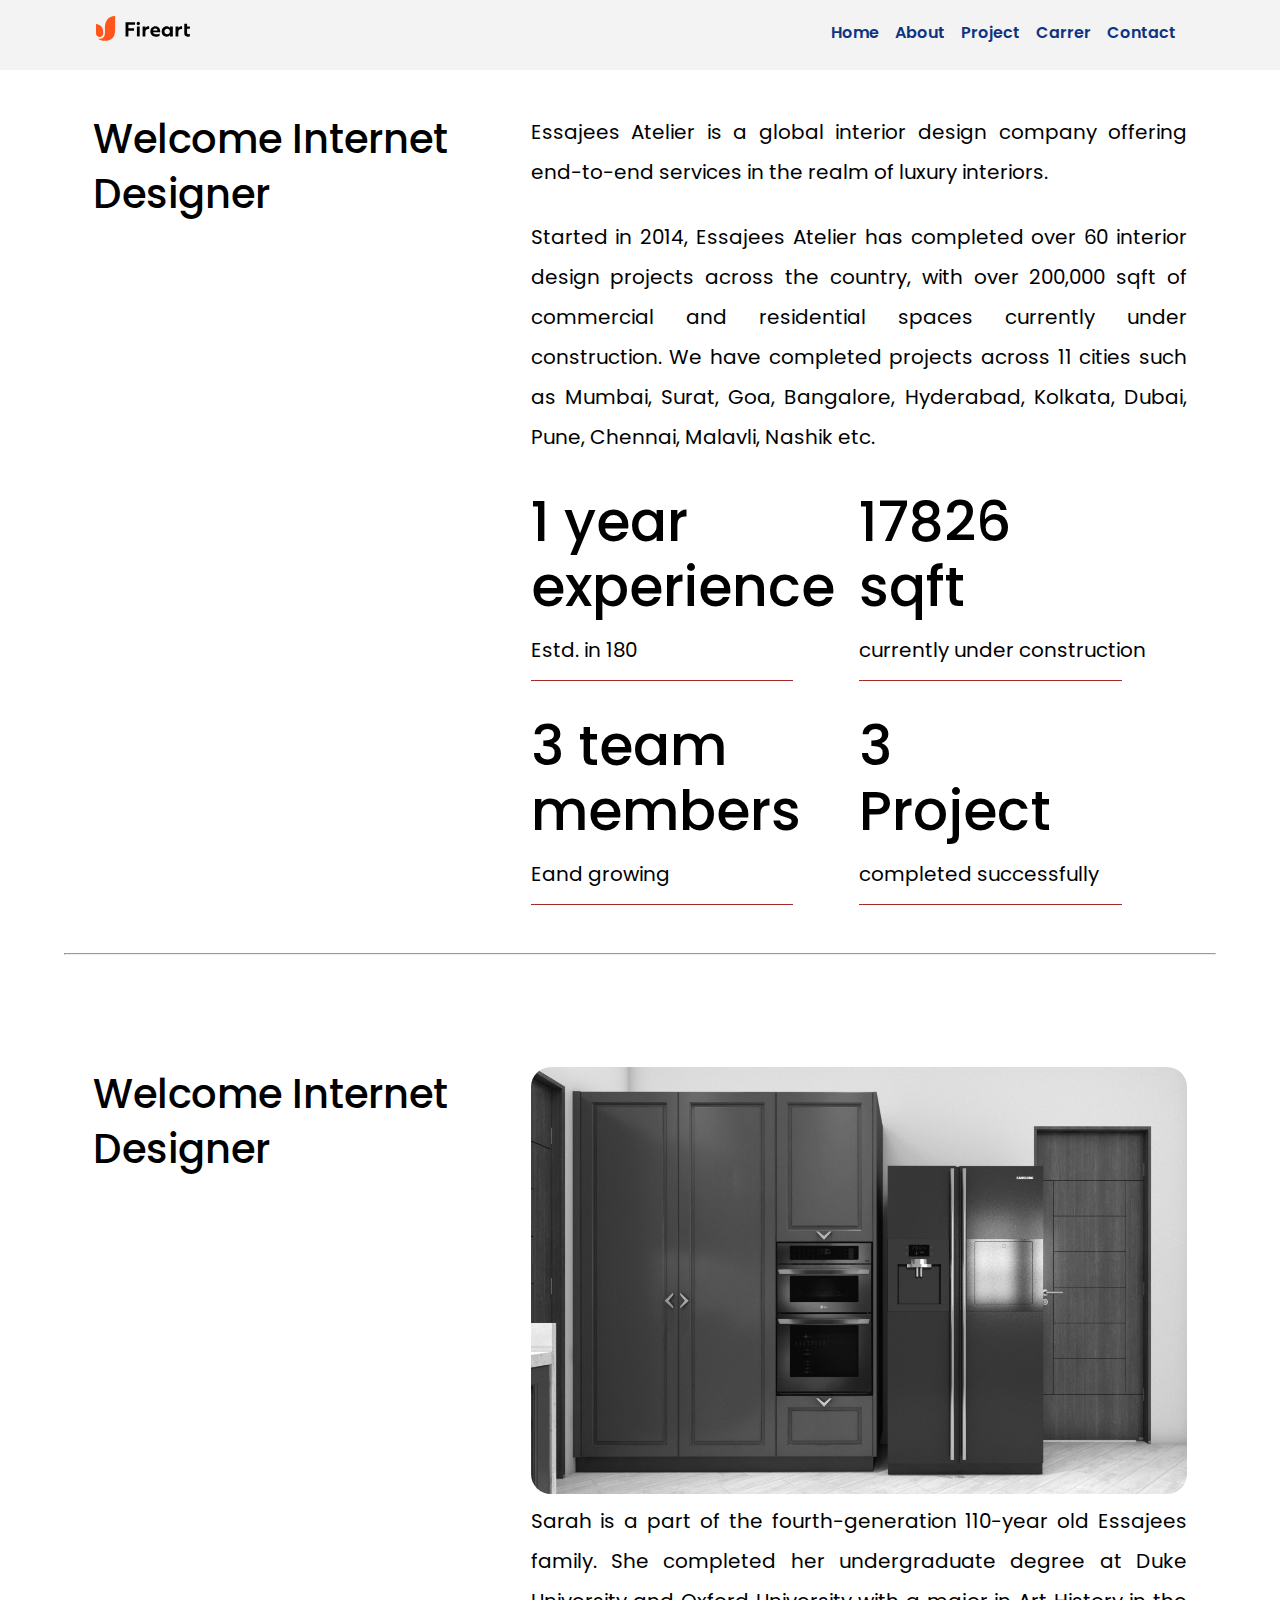
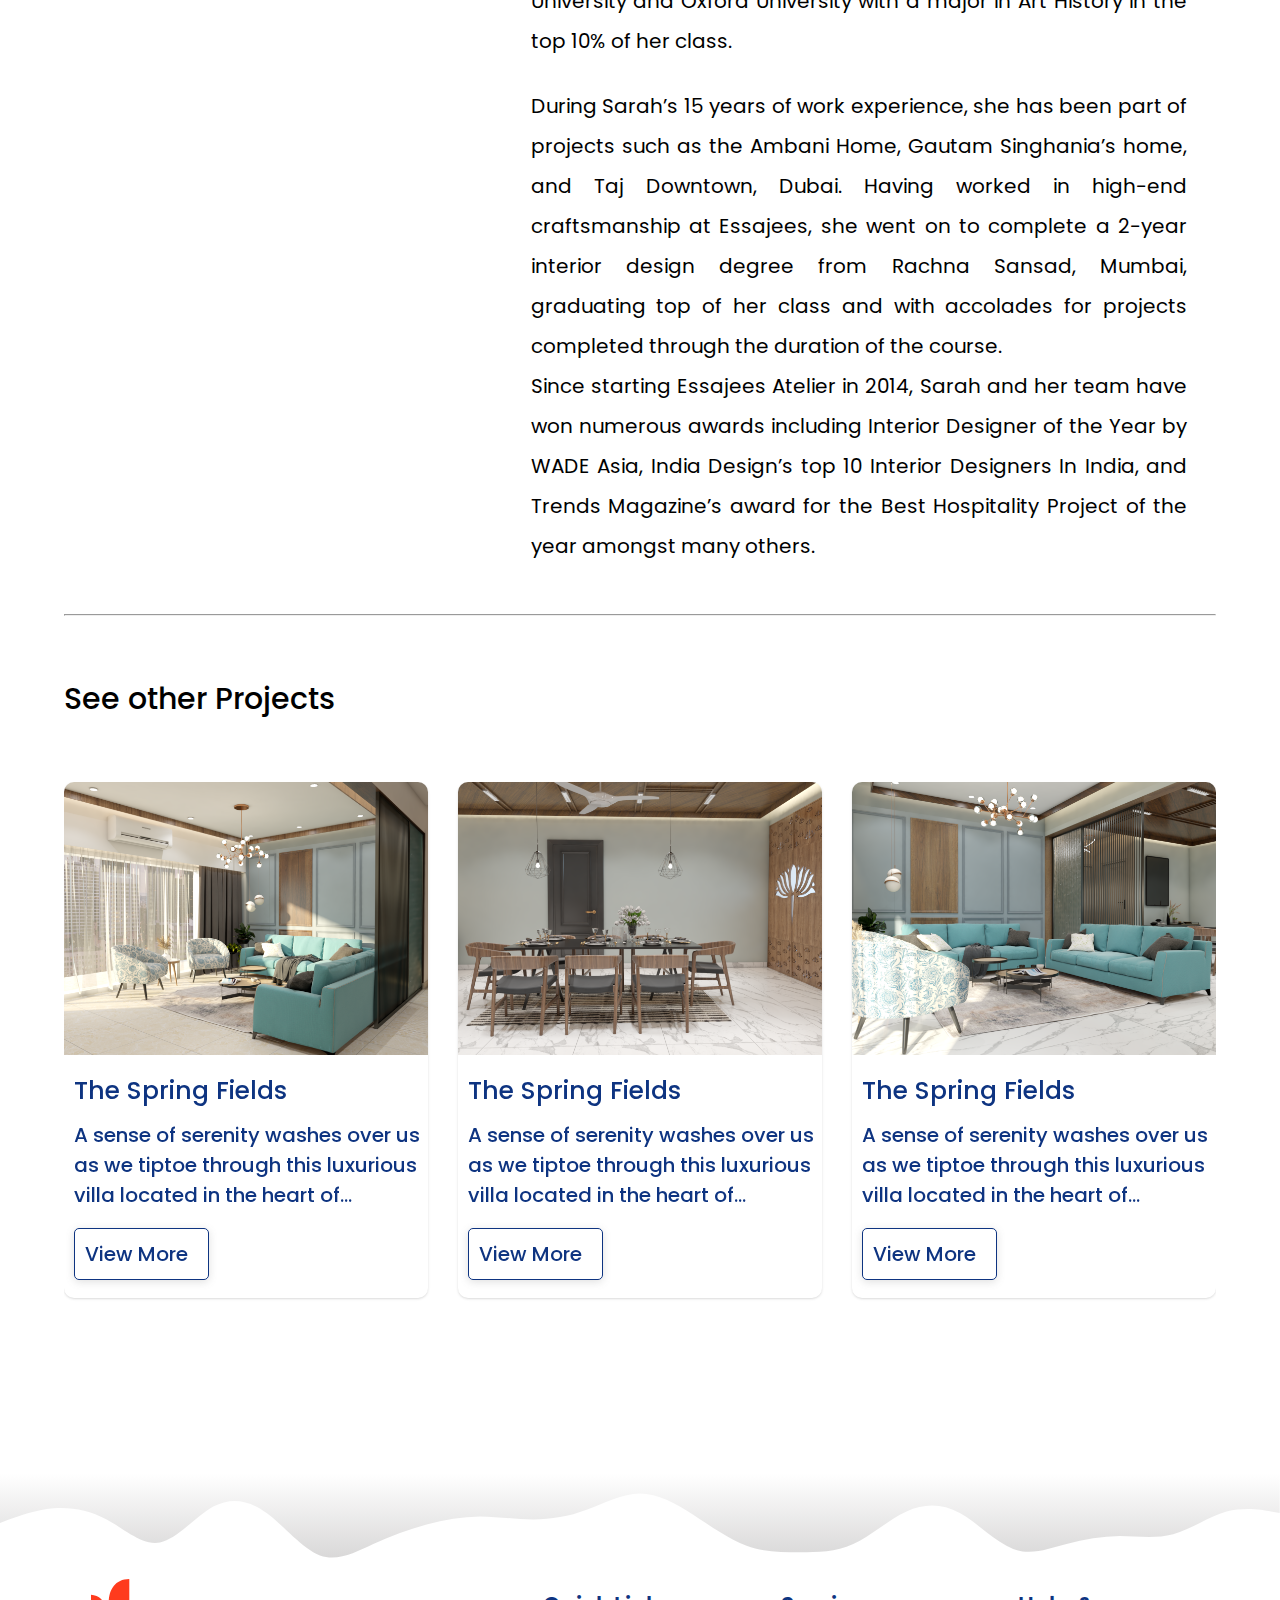
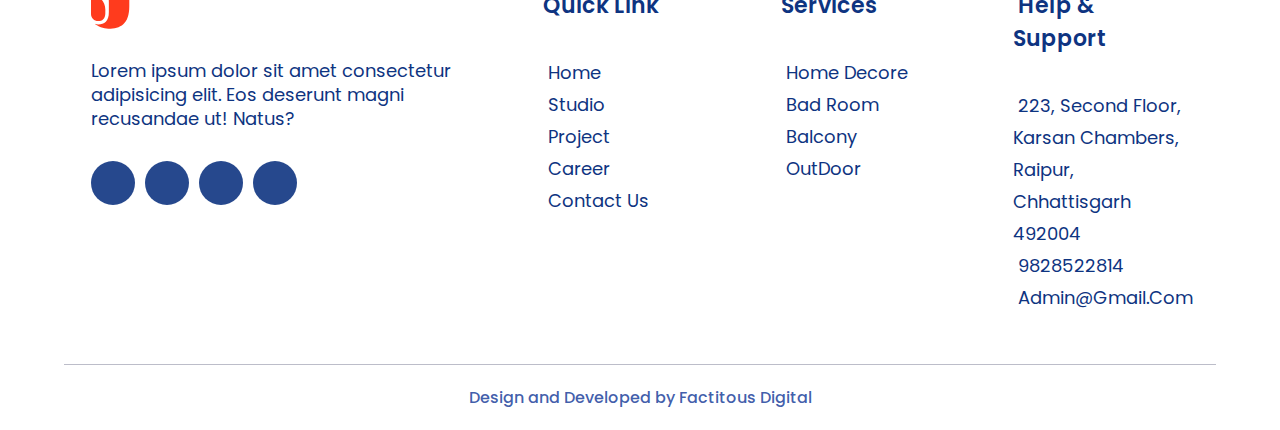
==== commit 7e5374ca: "Add files via upload" ====
--- a/about.html
+++ b/about.html
@@ -32,16 +32,7 @@
                   <li><a href="carrer.html">Carrer</a></li>
                   <li><a href="contact.html">Contact</a></li>
                 </ul>
-                <a href="" class="header_hirebutton"
-                  >Hire us
-                  <span>
-                    <div class="snippet" data-title="dot-flashing">
-                      <div class="stage">
-                        <div class="dot-flashing"></div>
-                      </div>
-                    </div>
-                  </span>
-                </a>
+                
               </div>
               <!-- ----mobile menu code ---  -->
               <div class="mobile-menu">
@@ -163,6 +154,7 @@
 
       <!-- ---footer is start here---  -->
       <footer>
+        <svg id="wave" style="transform:rotate(180deg); transition: 0.3s" viewBox="0 0 1440 110" version="1.1" xmlns="http://www.w3.org/2000/svg"><defs><linearGradient id="sw-gradient-0" x1="0" x2="0" y1="1" y2="0"><stop stop-color="rgba(255, 255, 255, 1)" offset="0%"></stop><stop stop-color="rgba(216.665, 216.493, 216.114, 1)" offset="100%"></stop></linearGradient></defs><path style="transform:translate(0, 0px); opacity:1" fill="url(#sw-gradient-0)" d="M0,66L10,67.8C20,70,40,73,60,67.8C80,62,100,48,120,42.2C140,37,160,40,180,40.3C200,40,220,37,240,31.2C260,26,280,18,300,25.7C320,33,340,55,360,66C380,77,400,77,420,67.8C440,59,460,40,480,31.2C500,22,520,22,540,22C560,22,580,22,600,29.3C620,37,640,51,660,64.2C680,77,700,88,720,88C740,88,760,77,780,69.7C800,62,820,59,840,58.7C860,59,880,62,900,62.3C920,62,940,59,960,53.2C980,48,1000,40,1020,31.2C1040,22,1060,11,1080,18.3C1100,26,1120,51,1140,66C1160,81,1180,84,1200,73.3C1220,62,1240,37,1260,33C1280,29,1300,48,1320,58.7C1340,70,1360,73,1380,71.5C1400,70,1420,62,1430,58.7L1440,55L1440,110L1430,110C1420,110,1400,110,1380,110C1360,110,1340,110,1320,110C1300,110,1280,110,1260,110C1240,110,1220,110,1200,110C1180,110,1160,110,1140,110C1120,110,1100,110,1080,110C1060,110,1040,110,1020,110C1000,110,980,110,960,110C940,110,920,110,900,110C880,110,860,110,840,110C820,110,800,110,780,110C760,110,740,110,720,110C700,110,680,110,660,110C640,110,620,110,600,110C580,110,560,110,540,110C520,110,500,110,480,110C460,110,440,110,420,110C400,110,380,110,360,110C340,110,320,110,300,110C280,110,260,110,240,110C220,110,200,110,180,110C160,110,140,110,120,110C100,110,80,110,60,110C40,110,20,110,10,110L0,110Z"></path></svg>
         <div class="container">
           <div class="wrapper">
             <div class="footer-widget">
--- a/css/style.css
+++ b/css/style.css
@@ -92,7 +92,7 @@
 .menus .nav-list {
     display: flex;
     border: 0px solid black;
-    margin-top: 0.6em;
+    margin-top: 0em;
     
 }
 .menus .nav-list li a{  
@@ -102,6 +102,7 @@
     font-weight: 550;
     border: 0px solid red;
     position: relative;
+    color: #0e3481;
 }
 .menus .nav-list li a::after{
     content: '';
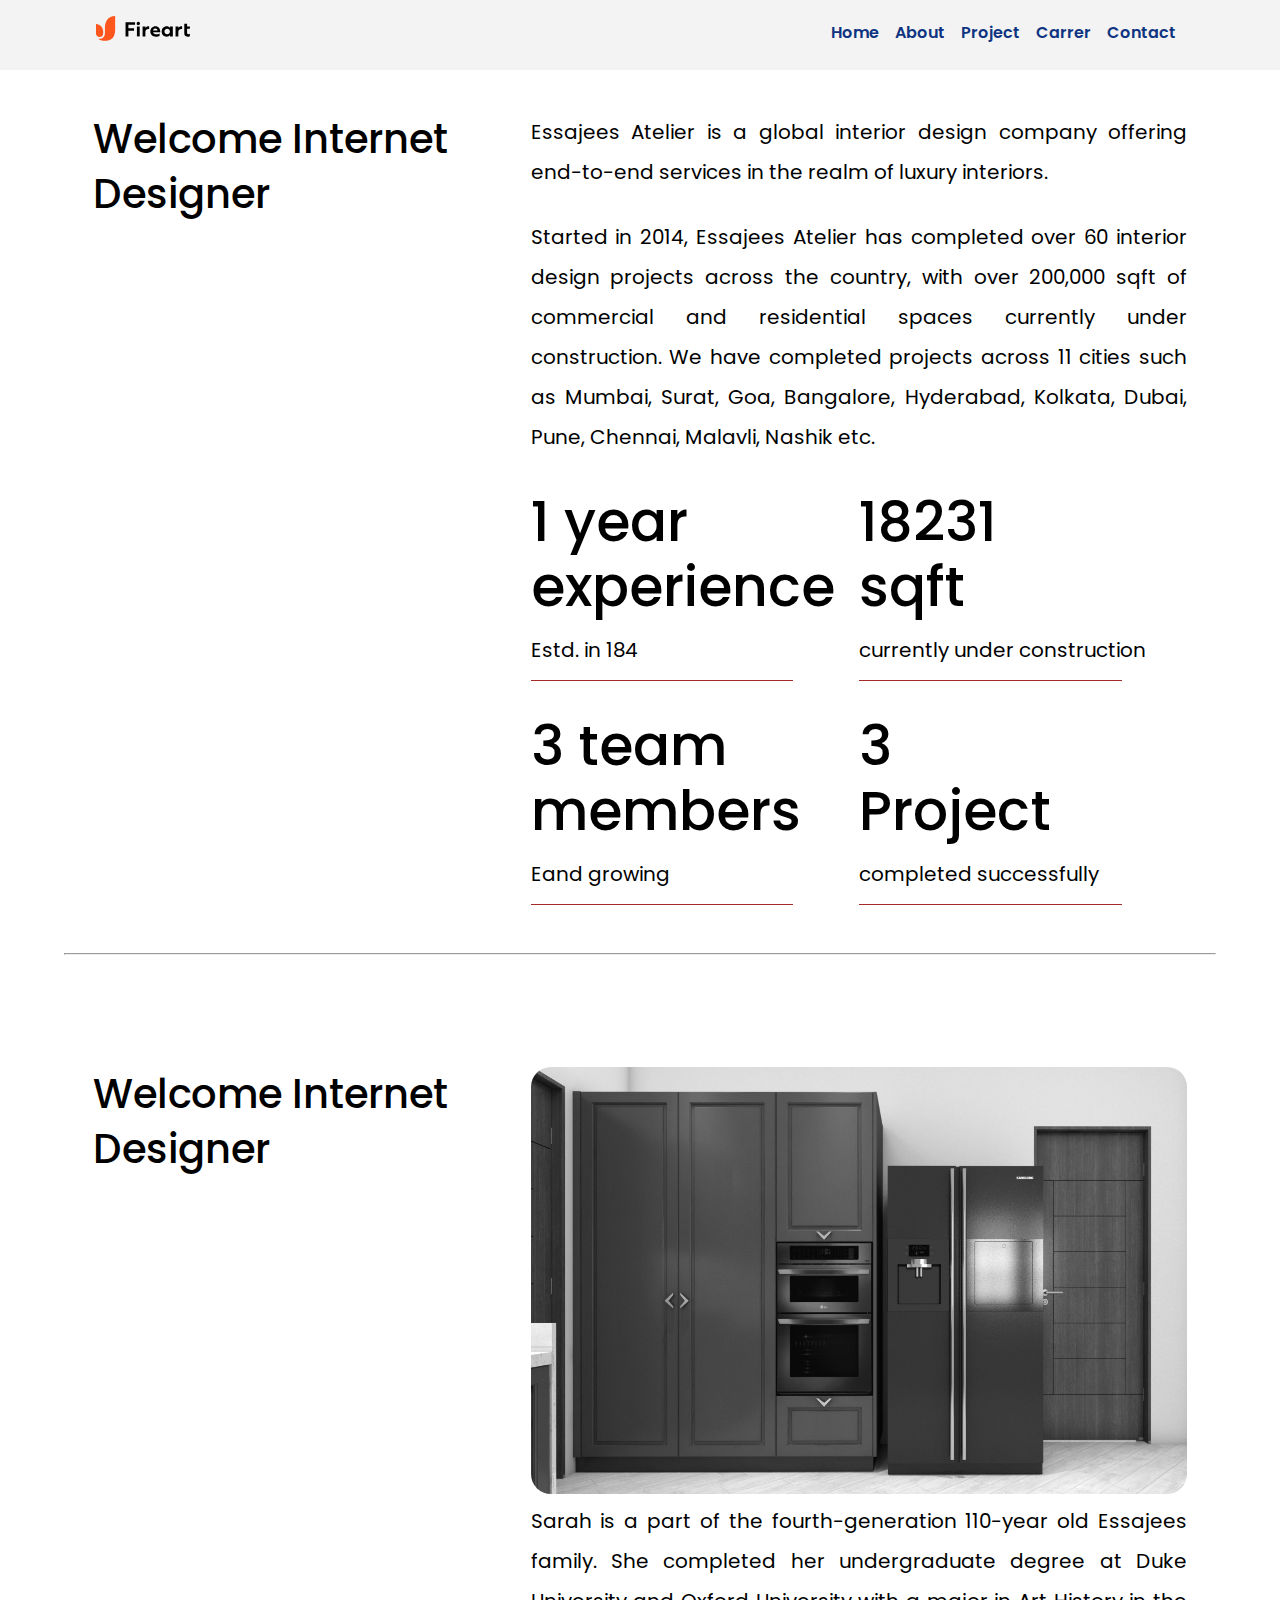
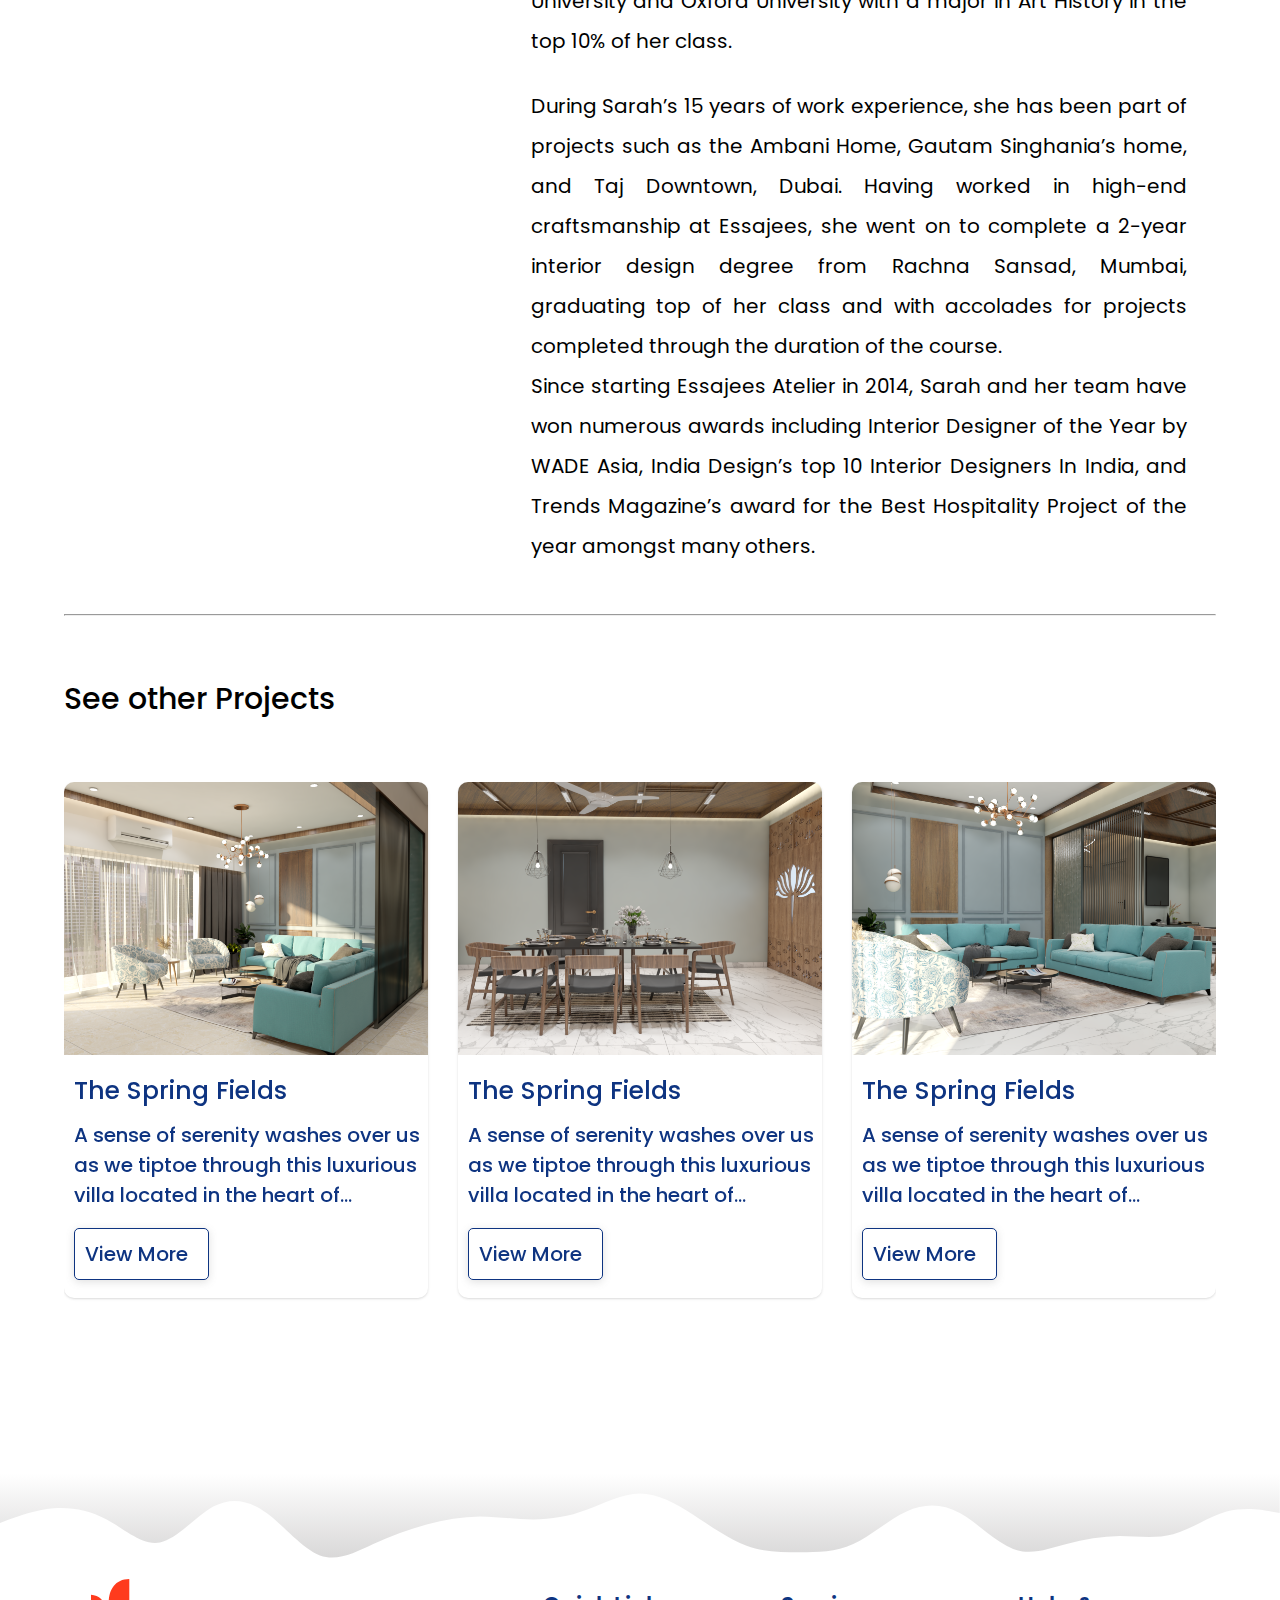
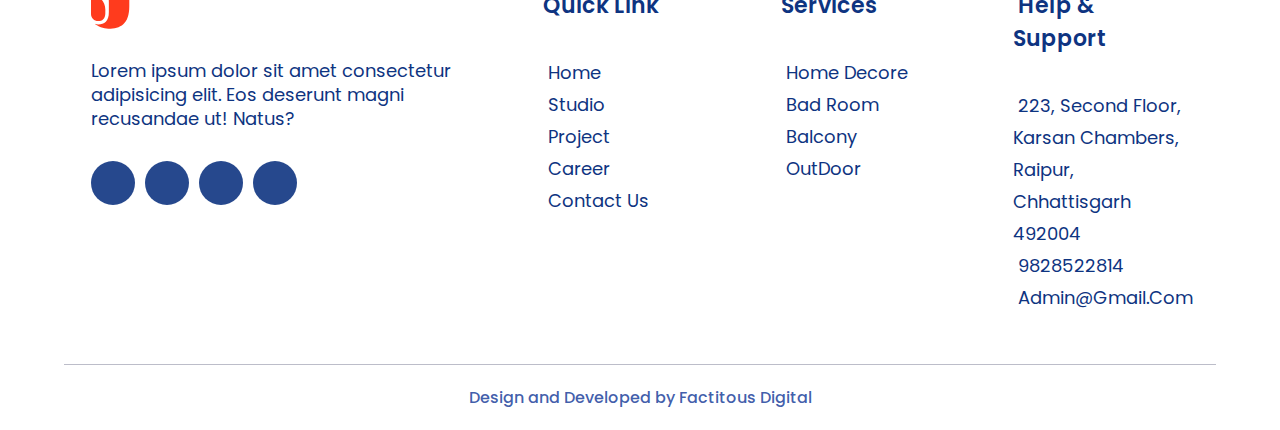
==== commit 5c5039d3: "test" ====
--- a/about.html
+++ b/about.html
@@ -1,283 +1,283 @@
-<!DOCTYPE html>
-<html lang="en">
-  <head>
-    <meta charset="UTF-8" />
-    <meta name="viewport" content="width=device-width, initial-scale=1.0" />
-    <title>Document</title>
-    <link rel="stylesheet" href="css/style.css" />
-    <!-- Font Awesome CDN Link -->
-    <link rel="stylesheet" href="https://cdnjs.cloudflare.com/ajax/libs/font-awesome/6.5.2/css/all.min.css" integrity="sha512-SnH5WK+bZxgPHs44uWIX+LLJAJ9/2PkPKZ5QiAj6Ta86w+fsb2TkcmfRyVX3pBnMFcV7oQPJkl9QevSCWr3W6A==" crossorigin="anonymous" referrerpolicy="no-referrer" />
-    <link rel="stylesheet" href="https://cdn.jsdelivr.net/npm/swiper@11/swiper-bundle.min.css"/>
-  </head>
-  <body>
-    <div class="container-fluid">
-      <header>
-        <!-- ---nav bar -----  -->
-        <div class="header_navbar p_relative">
-          <nav class="nav-bar">
-            <div class="main_nav">
-              <div class="header_logo">
-                <img
-                  src="image/navbar/desktop_logo.svg"
-                  alt="fireart logo"
-                  loading="lazy"
-                  class="desktop_logo"
-                />
-              </div>
-              <div class="menus">
-                <ul class="nav-list">
-                  <li><a href="index.html">Home</a></li>
-                  <li><a href="about.html">About</a></li>
-                  <li><a href="project.html">Project</a></li>
-                  <li><a href="carrer.html">Carrer</a></li>
-                  <li><a href="contact.html">Contact</a></li>
-                </ul>
-                
-              </div>
-              <!-- ----mobile menu code ---  -->
-              <div class="mobile-menu">
-                <ul class="mobile-nav-list">
-                  <li><a href="index.html">Home</a></li>
-                  <li><a href="about.html">About</a></li>
-                  <li><a href="project.html">Project</a></li>
-                  <li><a href="carrer.html">carrer</a></li>
-                  <li><a href="contact.html">contact </a></li>
-                  <li class="header_hirebutton"><a href="proejctLink.html">Hire us </a></li>
-                </ul>
-              </div>
-            </div>
-            <!-- ---mobile menu code over ---  -->
-            <div class="header_burger">
-              <img src="image/navbar/burger.svg" alt="" class="burger_img" />
-            </div>
-          </nav>
-        </div>
-        <!-- --nav bar is over now---  -->
-
-      </header>
-
-      <!-- -----about is here----  -->
-      <div class="container">
-        <div class="about_section">
-            <div class="about_left"><h1>Welcome Internet Designer</h1> </div>
-            <div class="about_right">
-                <p>Essajees Atelier is a global interior design company offering end-to-end services in the realm of luxury interiors.</p> <br>
-                <p>Started in 2014, Essajees Atelier has completed over 60 interior design projects across the country, with over 200,000 sqft of commercial and residential spaces currently under construction. We have completed projects across 11 cities such as Mumbai, Surat, Goa, Bangalore, Hyderabad, Kolkata, Dubai, Pune, Chennai, Malavli, Nashik etc.</p>
-                <div class="experience_section">
-                    <div class="experiencce">
-                        <h3><span class="count">10</span> year <br> experience</h3>
-                        <p>Estd. in <span class="count">2014</span></p>
-                        <div class="experiencce_border"></div>
-                    </div>
-                    <div class="experiencce">
-                        <h3><span span class="count">200000</span> <br> sqft</h3>
-                        <p>currently under construction
-                        </p>
-                        <div class="experiencce_border"></div>
-                    </div>
-                </div>
-                <div class="experience_section">
-                    <div class="experiencce">
-                        <h3><span class="count">30</span>  team <br>members</h3>
-                        <p>Eand growing</p>
-                        <div class="experiencce_border"></div>
-                    </div>
-                    <div class="experiencce">
-                        <h3><span span class="count">30</span> <br>Project</h3>
-                        <p>completed successfully</p>
-                        <div class="experiencce_border"></div>
-                    </div>
-                </div>
-            </div>
-            
-        </div>
-        <hr>
-        <div class="about_section">
-            <div class="about_left"><h1>Welcome Internet Designer</h1> </div>
-            <div class="about_right">
-                <div><img src="image/slider/1.jpeg" alt=""></div>
-                <p>Sarah is a part of the fourth-generation 110-year old Essajees family. She completed her undergraduate degree at Duke University and Oxford University with a major in Art History in the top 10% of her class.</p> <br>
-                <p>During Sarah’s 15 years of work experience, she has been part of projects such as the Ambani Home, Gautam Singhania’s home, and Taj Downtown, Dubai. Having worked in high-end craftsmanship at Essajees, she went on to complete a 2-year interior design degree from Rachna Sansad, Mumbai, graduating top of her class and with accolades for projects completed through the duration of the course.</p>
-                <p>Since starting Essajees Atelier in 2014, Sarah and her team have won numerous awards including Interior Designer of the Year by WADE Asia, India Design’s top 10 Interior Designers In India, and Trends Magazine’s award for the Best Hospitality Project of the year amongst many others.</p>
-                
-            </div>
-            
-        </div>
-        <hr>
-      </div>
-      <!-- --about is closed here---  -->
-
-      <!-- -----section is here---  -->
-      <div class="container kapil">
-        <div class="swiper_slider">
-          <h2>See other Projects</h>
-            <div class="swiper">
-              <div class="swiper-wrapper">
-                <div class="swiper-slide">
-                  <img src="image/slider/1.png" alt="Image 1">
-                  <div class="title">The Spring Fields</div>
-                  <div class="description">A sense of serenity washes over us as we tiptoe through this luxurious villa located in the heart of...</div>
-                  <div class="view-more"><p>View More</p></div>
-                </div>
-                <div class="swiper-slide">
-                  <img src="image/slider/2.png" alt="Image 1">
-                  <div class="title">The Spring Fields</div>
-                  <div class="description">A sense of serenity washes over us as we tiptoe through this luxurious villa located in the heart of...</div>
-                  <div class="view-more"><p>View More</p></div>
-                </div>
-                <div class="swiper-slide">
-                  <img src="image/slider/3.png" alt="Image 1">
-                  <div class="title">The Spring Fields</div>
-                  <div class="description">A sense of serenity washes over us as we tiptoe through this luxurious villa located in the heart of...</div>
-                  <div class="view-more"><p>View More</p></div>
-                </div>
-                <div class="swiper-slide">
-                  <img src="image/slider/4.png" alt="Image 1">
-                  <div class="title">The Spring Fields</div>
-                  <div class="description">A sense of serenity washes over us as we tiptoe through this luxurious villa located in the heart of...</div>
-                  <div class="view-more"><p>View More</p></div>
-                </div>
-                <div class="swiper-slide">
-                  <img src="image/slider/5.png" alt="Image 1">
-                  <div class="title">The Spring Fields</div>
-                  <div class="description">A sense of serenity washes over us as we tiptoe through this luxurious villa located in the heart of...</div>
-                  <div class="view-more"><p>View More</p></div>
-                </div>
-                
-              </div>
-              <!-- Add Pagination -->
-            </div>
-        </div>
-
-      </div>
-      <!-- -----section is over here----  -->
-
-      <!-- ---footer is start here---  -->
-      <footer>
-        <svg id="wave" style="transform:rotate(180deg); transition: 0.3s" viewBox="0 0 1440 110" version="1.1" xmlns="http://www.w3.org/2000/svg"><defs><linearGradient id="sw-gradient-0" x1="0" x2="0" y1="1" y2="0"><stop stop-color="rgba(255, 255, 255, 1)" offset="0%"></stop><stop stop-color="rgba(216.665, 216.493, 216.114, 1)" offset="100%"></stop></linearGradient></defs><path style="transform:translate(0, 0px); opacity:1" fill="url(#sw-gradient-0)" d="M0,66L10,67.8C20,70,40,73,60,67.8C80,62,100,48,120,42.2C140,37,160,40,180,40.3C200,40,220,37,240,31.2C260,26,280,18,300,25.7C320,33,340,55,360,66C380,77,400,77,420,67.8C440,59,460,40,480,31.2C500,22,520,22,540,22C560,22,580,22,600,29.3C620,37,640,51,660,64.2C680,77,700,88,720,88C740,88,760,77,780,69.7C800,62,820,59,840,58.7C860,59,880,62,900,62.3C920,62,940,59,960,53.2C980,48,1000,40,1020,31.2C1040,22,1060,11,1080,18.3C1100,26,1120,51,1140,66C1160,81,1180,84,1200,73.3C1220,62,1240,37,1260,33C1280,29,1300,48,1320,58.7C1340,70,1360,73,1380,71.5C1400,70,1420,62,1430,58.7L1440,55L1440,110L1430,110C1420,110,1400,110,1380,110C1360,110,1340,110,1320,110C1300,110,1280,110,1260,110C1240,110,1220,110,1200,110C1180,110,1160,110,1140,110C1120,110,1100,110,1080,110C1060,110,1040,110,1020,110C1000,110,980,110,960,110C940,110,920,110,900,110C880,110,860,110,840,110C820,110,800,110,780,110C760,110,740,110,720,110C700,110,680,110,660,110C640,110,620,110,600,110C580,110,560,110,540,110C520,110,500,110,480,110C460,110,440,110,420,110C400,110,380,110,360,110C340,110,320,110,300,110C280,110,260,110,240,110C220,110,200,110,180,110C160,110,140,110,120,110C100,110,80,110,60,110C40,110,20,110,10,110L0,110Z"></path></svg>
-        <div class="container">
-          <div class="wrapper">
-            <div class="footer-widget">
-              <a href="#">
-                <img src="image/footer/logo.svg" class="logo" />
-              </a>
-              <p class="desc">
-                Lorem ipsum dolor sit amet consectetur adipisicing elit. Eos
-                deserunt magni recusandae ut! Natus?
-              </p>
-              <ul class="socials">
-                <li>
-                  <a href="#">
-                    <i class="fab fa-facebook-f"></i>
-                  </a>
-                </li>
-                <li>
-                  <a href="#">
-                    <i class="fab fa-twitter"></i>
-                  </a>
-                </li>
-                <li>
-                  <a href="#">
-                    <i class="fab fa-instagram"></i>
-                  </a>
-                </li>
-                <li>
-                  <a href="#">
-                    <i class="fab fa-linkedin-in"></i>
-                  </a>
-                </li>
-              </ul>
-            </div>
-            <div class="footer-widget">
-              <h6><i class="fa-solid fa-arrow-up-right-from-square"></i> &nbsp;Quick Link</h6>
-              <ul class="links">
-                <li><a href="#"> <i class="fa-solid fa-house-crack"></i> &nbsp; Home</a></li>
-                <li><a href="#"><i class="fa-brands fa-studiovinari"></i> &nbsp; Studio</a></li>
-                <li><a href="#"><i class="fa-solid fa-list-check"></i> &nbsp; Project</a></li>
-                <li><a href="#"><i class="fa-solid fa-arrow-trend-up"></i> &nbsp; Career</a></li>
-                <li><a href="#"><i class="fa-regular fa-address-book"></i> &nbsp; Contact Us</a></li>
-              </ul>
-            </div>
-            <div class="footer-widget">
-              <h6><i class="fa-solid fa-sliders"></i> &nbsp;Services</h6>
-              <ul class="links">
-                <li><a href="#"><i class="fa-solid fa-campground"></i> &nbsp; Home Decore</a></li>
-                <li><a href="#"><i class="fa-solid fa-person-booth"></i> &nbsp; Bad Room</a></li>
-                <li><a href="#"><i class="fa-solid fa-person-shelter"></i> &nbsp; Balcony</a></li>
-                <li><a href="#"><i class="fa-solid fa-cloud-sun"></i>&nbsp; OutDoor</a></li>
-              </ul>
-            </div>
-            <div class="footer-widget">
-              <h6><i class="fa-solid fa-circle-question"></i> &nbsp;Help &amp; Support</h6>
-              <ul class="links">
-                <!-- <li><i class="fa-regular fa-address-book"></i> &nbsp;<a href="">Address</a></li> -->
-                <li><a href=""><i class="fa-regular fa-address-book"></i>  &nbsp;223, Second Floor, Karsan Chambers,<br> Raipur, Chhattisgarh 492004</a></li>
-                <!-- <li><i class="fa-regular fa-address-book"></i> &nbsp;<a href="">Mobile Number</a></li> -->
-                <li><a href=""><i class="fa-regular fa-address-book"></i>  &nbsp;9828522814</a></li>
-                <!-- <li><i class="fa-regular fa-envelope"></i> &nbsp;<a href="">Email Id :</a> </li> -->
-                <li><a href="mailto:admin@gmail.com"> <i class="fa-regular fa-envelope"></i> &nbsp;admin@gmail.com</a></li>
-                
-            </ul>
-            
-            </div>
-          </div>
-          <div class="copyright-wrapper">
-            <p>
-              Design and Developed by
-              <a href="#" target="blank">Factitous Digital</a>
-            </p>
-          </div>
-        </div>
-      </footer>
-      <!-- --footer is over here--  -->
-      
-    </div>
-
-
-    <script src="js/script.js"></script>
-    <!-- ------swiper slider cdn ----  -->
-    <script src="https://cdn.jsdelivr.net/npm/swiper@11/swiper-bundle.min.js"></script>
-    <script>
-      // Initialize Swiper
-      var swiper = new Swiper('.swiper', {
-        slidesPerView: 3,
-      spaceBetween: 30,
-      freeMode: true,
-      loop: true,
-      autoplay: {
-        delay: 3000, // milliseconds
-        disableOnInteraction: false, // keep autoplaying even when user interacts
-      },
-      pagination: {
-        el: '.swiper-pagination',
-        clickable: true,
-      },
-      breakpoints: {
-    // When window width is <= 768px (mobile)
-    0: {
-      slidesPerView: 'auto',
-    },
-    // When window width is > 768px (desktop)
-    1024: {
-      slidesPerView: 3, // Adjust the value for desktop as needed
-    },
-  },
-      
-    });
-    </script>
-    <script src="https://code.jquery.com/jquery-3.6.0.min.js"></script>
-    <script>
-        $('.count').each(function () {
-            $(this).prop('Counter',0).animate({
-                Counter: $(this).text()
-            }, {
-                duration: 4000,
-                easing: 'swing',
-                step: function (now) {
-                    $(this).text(Math.ceil(now));
-                }
-            });
-        });
-    </script>
-  </body>
-</html>
+<!DOCTYPE html>
+<html lang="en">
+  <head>
+    <meta charset="UTF-8" />
+    <meta name="viewport" content="width=device-width, initial-scale=1.0" />
+    <title>Document</title>
+    <link rel="stylesheet" href="css/style.css" />
+    <!-- Font Awesome CDN Link -->
+    <link rel="stylesheet" href="https://cdnjs.cloudflare.com/ajax/libs/font-awesome/6.5.2/css/all.min.css" integrity="sha512-SnH5WK+bZxgPHs44uWIX+LLJAJ9/2PkPKZ5QiAj6Ta86w+fsb2TkcmfRyVX3pBnMFcV7oQPJkl9QevSCWr3W6A==" crossorigin="anonymous" referrerpolicy="no-referrer" />
+    <link rel="stylesheet" href="https://cdn.jsdelivr.net/npm/swiper@11/swiper-bundle.min.css"/>
+  </head>
+  <body>
+    <div class="container-fluid">
+      <header>
+        <!-- ---nav bar -----  -->
+        <div class="header_navbar p_relative">
+          <nav class="nav-bar">
+            <div class="main_nav">
+              <div class="header_logo">
+                <img
+                  src="image/navbar/desktop_logo.svg"
+                  alt="fireart logo"
+                  loading="lazy"
+                  class="desktop_logo"
+                />
+              </div>
+              <div class="menus">
+                <ul class="nav-list">
+                  <li><a href="index.html">Home</a></li>
+                  <li><a href="about.html">About</a></li>
+                  <li><a href="project.html">Project</a></li>
+                  <li><a href="carrer.html">Carrer</a></li>
+                  <li><a href="contact.html">Contact</a></li>
+                </ul>
+                
+              </div>
+              <!-- ----mobile menu code ---  -->
+              <div class="mobile-menu">
+                <ul class="mobile-nav-list">
+                  <li><a href="index.html">Home</a></li>
+                  <li><a href="about.html">About</a></li>
+                  <li><a href="project.html">Project</a></li>
+                  <li><a href="carrer.html">carrer</a></li>
+                  <li><a href="contact.html">contact </a></li>
+                  <li class="header_hirebutton"><a href="proejctLink.html">Hire us </a></li>
+                </ul>
+              </div>
+            </div>
+            <!-- ---mobile menu code over ---  -->
+            <div class="header_burger">
+              <img src="image/navbar/burger.svg" alt="" class="burger_img" />
+            </div>
+          </nav>
+        </div>
+        <!-- --nav bar is over now---  -->
+
+      </header>
+
+      <!-- -----about is here----  -->
+      <div class="container">
+        <div class="about_section">
+            <div class="about_left"><h1>Welcome Internet Designer</h1> </div>
+            <div class="about_right">
+                <p>Essajees Atelier is a global interior design company offering end-to-end services in the realm of luxury interiors.</p> <br>
+                <p>Started in 2014, Essajees Atelier has completed over 60 interior design projects across the country, with over 200,000 sqft of commercial and residential spaces currently under construction. We have completed projects across 11 cities such as Mumbai, Surat, Goa, Bangalore, Hyderabad, Kolkata, Dubai, Pune, Chennai, Malavli, Nashik etc.</p>
+                <div class="experience_section">
+                    <div class="experiencce">
+                        <h3><span class="count">10</span> year <br> experience</h3>
+                        <p>Estd. in <span class="count">2014</span></p>
+                        <div class="experiencce_border"></div>
+                    </div>
+                    <div class="experiencce">
+                        <h3><span span class="count">200000</span> <br> sqft</h3>
+                        <p>currently under construction
+                        </p>
+                        <div class="experiencce_border"></div>
+                    </div>
+                </div>
+                <div class="experience_section">
+                    <div class="experiencce">
+                        <h3><span class="count">30</span>  team <br>members</h3>
+                        <p>Eand growing</p>
+                        <div class="experiencce_border"></div>
+                    </div>
+                    <div class="experiencce">
+                        <h3><span span class="count">30</span> <br>Project</h3>
+                        <p>completed successfully</p>
+                        <div class="experiencce_border"></div>
+                    </div>
+                </div>
+            </div>
+            
+        </div>
+        <hr>
+        <div class="about_section">
+            <div class="about_left"><h1>Welcome Internet Designer</h1> </div>
+            <div class="about_right">
+                <div><img src="image/slider/1.jpeg" alt=""></div>
+                <p>Sarah is a part of the fourth-generation 110-year old Essajees family. She completed her undergraduate degree at Duke University and Oxford University with a major in Art History in the top 10% of her class.</p> <br>
+                <p>During Sarah’s 15 years of work experience, she has been part of projects such as the Ambani Home, Gautam Singhania’s home, and Taj Downtown, Dubai. Having worked in high-end craftsmanship at Essajees, she went on to complete a 2-year interior design degree from Rachna Sansad, Mumbai, graduating top of her class and with accolades for projects completed through the duration of the course.</p>
+                <p>Since starting Essajees Atelier in 2014, Sarah and her team have won numerous awards including Interior Designer of the Year by WADE Asia, India Design’s top 10 Interior Designers In India, and Trends Magazine’s award for the Best Hospitality Project of the year amongst many others.</p>
+                
+            </div>
+            
+        </div>
+        <hr>
+      </div>
+      <!-- --about is closed here---  -->
+
+      <!-- -----section is here---  -->
+      <div class="container kapil">
+        <div class="swiper_slider">
+          <h2>See other Projects</h>
+            <div class="swiper">
+              <div class="swiper-wrapper">
+                <div class="swiper-slide">
+                  <img src="image/slider/1.png" alt="Image 1">
+                  <div class="title">The Spring Fields</div>
+                  <div class="description">A sense of serenity washes over us as we tiptoe through this luxurious villa located in the heart of...</div>
+                  <div class="view-more"><p>View More</p></div>
+                </div>
+                <div class="swiper-slide">
+                  <img src="image/slider/2.png" alt="Image 1">
+                  <div class="title">The Spring Fields</div>
+                  <div class="description">A sense of serenity washes over us as we tiptoe through this luxurious villa located in the heart of...</div>
+                  <div class="view-more"><p>View More</p></div>
+                </div>
+                <div class="swiper-slide">
+                  <img src="image/slider/3.png" alt="Image 1">
+                  <div class="title">The Spring Fields</div>
+                  <div class="description">A sense of serenity washes over us as we tiptoe through this luxurious villa located in the heart of...</div>
+                  <div class="view-more"><p>View More</p></div>
+                </div>
+                <div class="swiper-slide">
+                  <img src="image/slider/4.png" alt="Image 1">
+                  <div class="title">The Spring Fields</div>
+                  <div class="description">A sense of serenity washes over us as we tiptoe through this luxurious villa located in the heart of...</div>
+                  <div class="view-more"><p>View More</p></div>
+                </div>
+                <div class="swiper-slide">
+                  <img src="image/slider/5.png" alt="Image 1">
+                  <div class="title">The Spring Fields</div>
+                  <div class="description">A sense of serenity washes over us as we tiptoe through this luxurious villa located in the heart of...</div>
+                  <div class="view-more"><p>View More</p></div>
+                </div>
+                
+              </div>
+              <!-- Add Pagination -->
+            </div>
+        </div>
+
+      </div>
+      <!-- -----section is over here----  -->
+
+      <!-- ---footer is start here---  -->
+      <footer>
+        <svg id="wave" style="transform:rotate(180deg); transition: 0.3s" viewBox="0 0 1440 110" version="1.1" xmlns="http://www.w3.org/2000/svg"><defs><linearGradient id="sw-gradient-0" x1="0" x2="0" y1="1" y2="0"><stop stop-color="rgba(255, 255, 255, 1)" offset="0%"></stop><stop stop-color="rgba(216.665, 216.493, 216.114, 1)" offset="100%"></stop></linearGradient></defs><path style="transform:translate(0, 0px); opacity:1" fill="url(#sw-gradient-0)" d="M0,66L10,67.8C20,70,40,73,60,67.8C80,62,100,48,120,42.2C140,37,160,40,180,40.3C200,40,220,37,240,31.2C260,26,280,18,300,25.7C320,33,340,55,360,66C380,77,400,77,420,67.8C440,59,460,40,480,31.2C500,22,520,22,540,22C560,22,580,22,600,29.3C620,37,640,51,660,64.2C680,77,700,88,720,88C740,88,760,77,780,69.7C800,62,820,59,840,58.7C860,59,880,62,900,62.3C920,62,940,59,960,53.2C980,48,1000,40,1020,31.2C1040,22,1060,11,1080,18.3C1100,26,1120,51,1140,66C1160,81,1180,84,1200,73.3C1220,62,1240,37,1260,33C1280,29,1300,48,1320,58.7C1340,70,1360,73,1380,71.5C1400,70,1420,62,1430,58.7L1440,55L1440,110L1430,110C1420,110,1400,110,1380,110C1360,110,1340,110,1320,110C1300,110,1280,110,1260,110C1240,110,1220,110,1200,110C1180,110,1160,110,1140,110C1120,110,1100,110,1080,110C1060,110,1040,110,1020,110C1000,110,980,110,960,110C940,110,920,110,900,110C880,110,860,110,840,110C820,110,800,110,780,110C760,110,740,110,720,110C700,110,680,110,660,110C640,110,620,110,600,110C580,110,560,110,540,110C520,110,500,110,480,110C460,110,440,110,420,110C400,110,380,110,360,110C340,110,320,110,300,110C280,110,260,110,240,110C220,110,200,110,180,110C160,110,140,110,120,110C100,110,80,110,60,110C40,110,20,110,10,110L0,110Z"></path></svg>
+        <div class="container">
+          <div class="wrapper">
+            <div class="footer-widget">
+              <a href="#">
+                <img src="image/footer/logo.svg" class="logo" />
+              </a>
+              <p class="desc">
+                Lorem ipsum dolor sit amet consectetur adipisicing elit. Eos
+                deserunt magni recusandae ut! Natus?
+              </p>
+              <ul class="socials">
+                <li>
+                  <a href="#">
+                    <i class="fab fa-facebook-f"></i>
+                  </a>
+                </li>
+                <li>
+                  <a href="#">
+                    <i class="fab fa-twitter"></i>
+                  </a>
+                </li>
+                <li>
+                  <a href="#">
+                    <i class="fab fa-instagram"></i>
+                  </a>
+                </li>
+                <li>
+                  <a href="#">
+                    <i class="fab fa-linkedin-in"></i>
+                  </a>
+                </li>
+              </ul>
+            </div>
+            <div class="footer-widget">
+              <h6><i class="fa-solid fa-arrow-up-right-from-square"></i> &nbsp;Quick Link</h6>
+              <ul class="links">
+                <li><a href="#"> <i class="fa-solid fa-house-crack"></i> &nbsp; Home</a></li>
+                <li><a href="#"><i class="fa-brands fa-studiovinari"></i> &nbsp; Studio</a></li>
+                <li><a href="#"><i class="fa-solid fa-list-check"></i> &nbsp; Project</a></li>
+                <li><a href="#"><i class="fa-solid fa-arrow-trend-up"></i> &nbsp; Career</a></li>
+                <li><a href="#"><i class="fa-regular fa-address-book"></i> &nbsp; Contact Us</a></li>
+              </ul>
+            </div>
+            <div class="footer-widget">
+              <h6><i class="fa-solid fa-sliders"></i> &nbsp;Services</h6>
+              <ul class="links">
+                <li><a href="#"><i class="fa-solid fa-campground"></i> &nbsp; Home Decore</a></li>
+                <li><a href="#"><i class="fa-solid fa-person-booth"></i> &nbsp; Bad Room</a></li>
+                <li><a href="#"><i class="fa-solid fa-person-shelter"></i> &nbsp; Balcony</a></li>
+                <li><a href="#"><i class="fa-solid fa-cloud-sun"></i>&nbsp; OutDoor</a></li>
+              </ul>
+            </div>
+            <div class="footer-widget">
+              <h6><i class="fa-solid fa-circle-question"></i> &nbsp;Help &amp; Support</h6>
+              <ul class="links">
+                <!-- <li><i class="fa-regular fa-address-book"></i> &nbsp;<a href="">Address</a></li> -->
+                <li><a href=""><i class="fa-regular fa-address-book"></i>  &nbsp;223, Second Floor, Karsan Chambers,<br> Raipur, Chhattisgarh 492004</a></li>
+                <!-- <li><i class="fa-regular fa-address-book"></i> &nbsp;<a href="">Mobile Number</a></li> -->
+                <li><a href=""><i class="fa-regular fa-address-book"></i>  &nbsp;9828522814</a></li>
+                <!-- <li><i class="fa-regular fa-envelope"></i> &nbsp;<a href="">Email Id :</a> </li> -->
+                <li><a href="mailto:admin@gmail.com"> <i class="fa-regular fa-envelope"></i> &nbsp;admin@gmail.com</a></li>
+                
+            </ul>
+            
+            </div>
+          </div>
+          <div class="copyright-wrapper">
+            <p>
+              Design and Developed by
+              <a href="#" target="blank">Factitous Digital</a>
+            </p>
+          </div>
+        </div>
+      </footer>
+      <!-- --footer is over here--  -->
+      
+    </div>
+
+
+    <script src="js/script.js"></script>
+    <!-- ------swiper slider cdn ----  -->
+    <script src="https://cdn.jsdelivr.net/npm/swiper@11/swiper-bundle.min.js"></script>
+    <script>
+      // Initialize Swiper
+      var swiper = new Swiper('.swiper', {
+        slidesPerView: 3,
+      spaceBetween: 30,
+      freeMode: true,
+      loop: true,
+      autoplay: {
+        delay: 3000, // milliseconds
+        disableOnInteraction: false, // keep autoplaying even when user interacts
+      },
+      pagination: {
+        el: '.swiper-pagination',
+        clickable: true,
+      },
+      breakpoints: {
+    // When window width is <= 768px (mobile)
+    0: {
+      slidesPerView: 'auto',
+    },
+    // When window width is > 768px (desktop)
+    1024: {
+      slidesPerView: 3, // Adjust the value for desktop as needed
+    },
+  },
+      
+    });
+    </script>
+    <script src="https://code.jquery.com/jquery-3.6.0.min.js"></script>
+    <script>
+        $('.count').each(function () {
+            $(this).prop('Counter',0).animate({
+                Counter: $(this).text()
+            }, {
+                duration: 4000,
+                easing: 'swing',
+                step: function (now) {
+                    $(this).text(Math.ceil(now));
+                }
+            });
+        });
+    </script>
+  </body>
+</html>
--- a/css/style.css
+++ b/css/style.css
@@ -1,1386 +1,1468 @@
-@import url("https://fonts.googleapis.com/css2?family=Poppins:ital,wght@0,100;0,200;0,300;0,400;0,500;0,600;0,700;0,800;0,900;1,100;1,200;1,300;1,400;1,500;1,600;1,700;1,800;1,900&display=swap");
-
-* {
-  margin: 0;
-  padding: 0;
-  box-sizing: border-box;
-}
-
-:root {
-  --primary-color: #f3f3f3;
-  --button-color: #ff561d;
-  --secondary-color: #000000;
-  --ternory-color: #ffffff;
-}
-
-body {
-  margin: 0;
-  padding: 0;
-  box-sizing: border-box;
-  font-family: Poppins;
-}
-
-ul li {
-  list-style: none;
-}
-
-a {
-  text-decoration: none;
-  color: var(--secondary-color);
-}
-
-p,
-h1,
-h2,
-h3,
-h4,
-h5,
-h6 {
-  overflow-wrap: break-word;
-}
-
-.text-center {
-  text-align: center;
-}
-.container-fluid {
-  width: 100%;
-}
-.container {
-  width: 90%;
-  margin: auto;
-}
-.p_relative{
-    position: relative;
-}
-
-/* ----nav bar css is here----  */
-.header_navbar{
-    width: 100%;
-    background-color: var(--primary-color);
-    border: 0px solid red;
-    position: fixed;
-    z-index: 999;
-    height: 70px;
-}
-nav{
-    position: fixed;
-    top: 0;
-    left: 0;
-    width: 100%;
-    border: 1px solid red;
-    padding: 0px 2em;
-    z-index: 9; /* Adjust z-index as needed */
-    background-color: var(--primary-color);
-    
-  }
-.nav-bar{
-    border: 0px solid blue;
-    width: 90%;
-    margin-left: 5%;
-}
-.main_nav{
-    display: flex;
-    justify-content: space-between;
-    align-items: center;
-}
-nav .desktop_logo{
-    background-size: cover;
-    border: 0px solid black;
-    height: 25px;
-    margin: 1em 0em;
-}
-.menus .nav-list {
-    display: flex;
-    border: 0px solid black;
-    margin-top: 0em;
-    
-}
-.menus .nav-list li a{  
-    padding: 0 0.5em;
-    margin-right: 2em;
-    color: var(--secondary-color);
-    font-weight: 550;
-    border: 0px solid red;
-    position: relative;
-    color: #0e3481;
-}
-.menus .nav-list li a::after{
-    content: '';
-    height: 2px;
-    width: 0px;
-    background:var(--button-color);
-    border-radius: 3px;
-    position: absolute;
-    bottom: -5px;
-    right: 0%;
-    transition: 0.3s;
-}
-
-.menus .nav-list li a:hover::after{
-    width: 100%;
-    left: 0%;
-}
-.menus{
-    display: flex;
-}
-.header_hirebutton{
-    background-color: var(--button-color);
-    color: var(--ternory-color);
-    padding: 10px 15px 9px 10px;
-    border-radius: 3px;
-    box-shadow: rgba(0, 0, 0, 0.16) 0px 1px 4px;
-}
-.header_burger{
-    display: none;
-}
-.mobile-menu {
-    display: none;
-  }
-/* ----nav bar css is closed ---  */
-
-/* -----slider css is here---  */
-.slider {
-  height: 100vh;
-  width: 100%;
-  overflow: hidden;
-  position: relative;
-  border: 0px solid red;
-}
-.slider .list .item {
-  width: 100%;
-  height: 100%;
-  position: absolute;
-  inset: 0 0 0 0;
-}
-.slider .list .item img {
-  width: 100%;
-  height: 100%;
-  object-fit: cover;
-}
-.slider .list .item .content {
-  position: absolute;
-  top: 20%;
-  width: 1140px;
-  max-width: 80%;
-  left: 50%;
-  transform: translateX(-50%);
-  padding-right: 30%;
-  box-sizing: border-box;
-  color: #fff;
-  text-shadow: 0 5px 10px #0004;
-}
-
-.slider .list .item .content .title,
-.slider .list .item .content .type {
-  font-size: 5em;
-  font-weight: bold;
-  line-height: 1.3em;
-}
-.slider .list .item .type {
-  color: #ff561d;
-}
-.slider .list .item .button {
-  display: grid;
-  grid-template-columns: repeat(2, 130px);
-  grid-template-rows: 40px;
-  gap: 5px;
-  margin-top: 20px;
-}
-.slider .list .item .button button {
-  border: none;
-  background-color: #ff561d;
-  font-family: Poppins;
-  font-weight: 500;
-  cursor: pointer;
-  transition: 0.4s;
-  letter-spacing: 2px;
-}
-
-.slider .list .item .button button:hover {
-  letter-spacing: 3px;
-}
-.slider .list .item .button button:nth-child(2) {
-  background-color: transparent;
-  border: 1px solid #fff;
-  color: #eee;
-}
-
-/* Thumbnail Section  */
-.thumbnail {
-  position: absolute;
-  bottom: 50px;
-  left: 50%;
-  width: max-content;
-  z-index: 100;
-  display: flex;
-  gap: 20px;
-}
-
-.thumbnail .item {
-  width: 150px;
-  height: 220px;
-  flex-shrink: 0;
-  position: relative;
-}
-
-.thumbnail .item img {
-  width: 100%;
-  height: 100%;
-  object-fit: cover;
-  border-radius: 20px;
-  box-shadow: 5px 0 15px rgba(0, 0, 0, 0.3);
-}
-
-/* nextPrevArrows Section  */
-.nextPrevArrows {
-  position: absolute;
-  top: 80%;
-  right: 52%;
-  z-index: 100;
-  width: 300px;
-  max-width: 30%;
-  display: flex;
-  gap: 10px;
-  align-items: center;
-}
-.nextPrevArrows button {
-  width: 40px;
-  height: 40px;
-  border-radius: 50%;
-  background-color: #ff561d;
-  border: none;
-  color: #fff;
-  font-family: monospace;
-  font-weight: bold;
-  transition: 0.5s;
-  cursor: pointer;
-}
-.nextPrevArrows button:hover {
-  background-color: #fff;
-  color: #000;
-}
-
-/* Animation Part */
-.slider .list .item:nth-child(1) {
-  z-index: 1;
-}
-
-/* animation text in first item */
-.slider .list .item:nth-child(1) .content .title,
-.slider .list .item:nth-child(1) .content .type,
-.slider .list .item:nth-child(1) .content .description,
-.slider .list .item:nth-child(1) .content .buttons {
-  transform: translateY(50px);
-  filter: blur(20px);
-  opacity: 0;
-  animation: showContent 0.5s 1s linear 1 forwards;
-}
-@keyframes showContent {
-  to {
-    transform: translateY(0px);
-    filter: blur(0px);
-    opacity: 1;
-  }
-}
-.slider .list .item:nth-child(1) .content .title {
-  animation-delay: 0.4s !important;
-}
-.slider .list .item:nth-child(1) .content .type {
-  animation-delay: 0.6s !important;
-}
-.slider .list .item:nth-child(1) .content .description {
-  animation-delay: 0.8s !important;
-}
-.slider .list .item:nth-child(1) .content .buttons {
-  animation-delay: 1s !important;
-}
-
-/* Animation for next button click */
-.slider.next .list .item:nth-child(1) img {
-  width: 150px;
-  height: 220px;
-  position: absolute;
-  bottom: 50px;
-  left: 50%;
-  border-radius: 30px;
-  animation: showImage 0.5s linear 1 forwards;
-}
-
-@keyframes showImage {
-  to {
-    bottom: 0;
-    left: 0;
-    width: 100%;
-    height: 100%;
-    border-radius: 0;
-  }
-}
-
-.slider.next .thumbnail .item:nth-last-child(1) {
-  overflow: hidden;
-  animation: showThumbnail 0.5s linear 1 forwards;
-}
-.slider.prev .list .item img {
-  z-index: 100;
-}
-
-@keyframes showThumbnail {
-  from {
-    width: 0;
-    opacity: 0;
-  }
-}
-
-.slider.next .thumbnail {
-  animation: effectNext 0.5s linear 1 forwards;
-}
-
-@keyframes effectNext {
-  from {
-    transform: translateX(150px);
-  }
-}
-
-/* Animation for prev button click */
-.slider.prev .list .item:nth-child(2) {
-  z-index: 2;
-}
-
-.slider.prev .list .item:nth-child(2) img {
-  animation: outFrame 0.5s linear 1 forwards;
-  position: absolute;
-  bottom: 0;
-  left: 0;
-}
-@keyframes outFrame {
-  to {
-    width: 150px;
-    height: 220px;
-    bottom: 50px;
-    left: 50%;
-    border-radius: 20px;
-  }
-}
-
-.slider.prev .thumbnail .item:nth-child(1) {
-  overflow: hidden;
-  opacity: 0;
-  animation: showThumbnail 0.5s linear 1 forwards;
-}
-.slider.next .nextPrevArrows button,
-.slider.prev .nextPrevArrows button {
-  pointer-events: none;
-}
-
-.slider.prev .list .item:nth-child(2) .content .title,
-.slider.prev .list .item:nth-child(2) .content .type,
-.slider.prev .list .item:nth-child(2) .content .description,
-.slider.prev .list .item:nth-child(2) .content .buttons {
-  animation: contentOut 1.5s linear 1 forwards !important;
-}
-
-@keyframes contentOut {
-  to {
-    transform: translateY(-150px);
-    filter: blur(20px);
-    opacity: 0;
-  }
-}
-@media screen and (max-width: 678px) {
-  .slider .list .item .content {
-    padding-right: 0;
-  }
-  .slider .list .item .content .title {
-    font-size: 50px;
-  }
-}
-/* ----slider css is over now ----  */
-
-
-/* --footer css is here----  */
-footer {
-    position: relative;
-    width: 100%;
-    height: auto;
-    padding-top: 80px;
-    background-color: #ffffff;
-  }
-  
-  
-  .wrapper {
-    display: flex;
-    justify-content: space-between;
-    flex-direction: row;
-    flex-wrap: wrap;
-  }
-  
-  .wrapper .footer-widget {
-    width: calc(20% - 30px);
-    margin: 0 15px 50px;
-    padding: 0 12px;
-  }
-  
-  .wrapper .footer-widget:nth-child(1) {
-    width: calc(40% - 50px);
-    margin-right: 15px;
-  }
-  
-  .wrapper .footer-widget .logo {
-    margin-bottom: 30px;
-    vertical-align: middle;
-  }
-  
-  .wrapper .footer-widget p {
-    margin-bottom: 30px;
-    font-size: 18px;
-    line-height: 24px;
-    color: #0e3481;
-  }
-  
-  .wrapper .footer-widget .socials {
-    display: flex;
-    align-items: center;
-    justify-content: flex-start;
-  }
-  
-  .wrapper .footer-widget .socials li {
-    list-style: none;
-  }
-  
-  .wrapper .footer-widget .socials li a {
-    width: 44px;
-    height: 44px;
-    margin-right: 10px;
-    color: #ffffff;
-    background-color: rgba(14, 52, 129, 0.9);
-    border-radius: 50%;
-    font-size: 22px;
-    text-decoration: none;
-    display: flex;
-    align-items: center;
-    justify-content: center;
-    transition: all 0.3s ease-out;
-  }
-  
-  .wrapper .footer-widget .socials li a:hover {
-    background-color: #037ef3;
-  }
-  
-  .wrapper .footer-widget h6 {
-    color: #0e3481;
-    margin: 10px 0 35px;
-    font-size: 22px;
-    font-weight: 600;
-  }
-  
-  .wrapper .footer-widget .links li {
-    list-style: none;
-  }
-  
-  .wrapper .footer-widget .links li a {
-    color: #0e3481;
-    font-size: 18px;
-    text-decoration: none;
-    text-transform: capitalize;
-    line-height: 32px;
-    transition: all 0.3s ease-out;
-  }
-  
-  .wrapper .footer-widget .links li a:hover {
-    color: #037ef3;
-  }
-  
-  .copyright-wrapper {
-    padding: 20px 0;
-    border-top: 1px solid rgba(88, 89, 120, 0.4);
-  }
-  
-  .copyright-wrapper p {
-    color: rgba(14, 52, 149, 0.8);
-    font-size: 16px;
-    font-weight: 500;
-    text-align: center;
-  }
-  
-  .copyright-wrapper p a {
-    color: inherit;
-    font-weight: 500;
-    text-decoration: none;
-    transition: all 0.3s ease-out;
-  }
-  
-  .copyright-wrapper p a:hover {
-    color: #037ef3;
-  }
-  
-  /* Let's write the media query */
-  @media (max-width: 992px) {
-    .container {
-      max-width: 960px;
-    }
-  
-    .wrapper .footer-widget,
-    .wrapper .footer-widget:nth-child(1) {
-      width: calc(50% - 30px);
-    }
-  }
-  
-  @media (max-width: 768px) {
-    .container {
-      max-width: 720px;
-    }
-  
-    .wrapper .footer-widget,
-    .wrapper .footer-widget:nth-child(1) {
-      width: 100%;
-      margin: 0 10px 50px;
-    }
-  }
-  
-/* --footer css is over now  ---  */
-
-/* ---index swiper sider is here ----  */
-.kapil{
-  border: 0px solid red;
-}
-.swiper_slider h2{
-  margin-top: 2em;
-  font-weight: 500;
-  font-size: 30px;
-}
-.swiper {  
-    width: 100%;
-    height: 100%;
-    margin-bottom: 2em;  
-    margin-top: 2em;
-    border: 0px solid red;
-}
-.swiper-slide {
-  text-align: center;
-  font-size: 18px;
-  background: #fff;
-  display: flex;
-  justify-content: center;
-  box-shadow: rgba(0, 0, 0, 0.1) 0px 1px 3px 0px, rgba(0, 0, 0, 0.06) 0px 1px 2px 0px;
-  border-radius: 10px 10px 0px 0px;
-  margin-bottom: 2em;
-  border-radius: 10px;
-}
-.swiper-slide img{
-  background-size: cover;
-  width: 100%;
-  height: auto;
-  border-radius: 10px 10px 0px 0px;
-}
-.swiper-slide .title{
-  text-align: left;
-  font-weight: 500;
-  font-size: 25px;
-  margin:10px 0px;
-  padding-left: 10px;
-  color: #0e3481;
-}
-.swiper-slide .description{
-  font-size: 20px;
-  font-weight: 500;
-  margin: 10px 0px;
-  text-align: left;
-  padding-left: 10px;
-  color: #0e3481;
-}
-.swiper-slide .view-more {
-  padding: 10px 20px;
-  border: none;
-  margin: 18px 10px;
-  font-size: 20px;
-  border: 1px solid #0e3481;
-  display: table;
-  border-radius: 5px;
-  padding-left: 10px;
-  color: #0e3481;
-  box-shadow: rgba(99, 99, 99, 0.2) 0px 2px 8px 0px;
-}
-
-/* ---index swiper slider is over now ---  */
-
-/* -----about is here----  */
-.about_section{
-  width: 95%;
-  display: flex;
-  justify-content: space-between;
-  margin: auto;
-  border: 0px solid red;
-  padding-top: 7em;
-  margin-bottom: 3em;
-}
-.about_left{
-  width: 40%;
-
-}
-.about_left h1{
-  font-size: 40px;
-  line-height: 55px;
-  font-weight: 500;
-}
-.about_right{
-  width: 60%;
-}
-.about_right p{
-    font-size: 20px;
-    line-height: 40px;
-    text-align: justify;
-}
-.experience_section{
-  width: 100%;
-  display: flex;
-  justify-content: space-between;
-  margin-top: 2em;
-}
-.experiencce{
-  width: 50%;
-}
-.experiencce h3{
-  font-size: 55px;
-  font-weight: 500;
-  line-height: 65px;
-  margin-bottom: 0.2em;
-}
-.experiencce p{
-  font-size: 20px;
-  margin-bottom: 0.5em;
-}
-.experiencce_border{
-  width: 80%;
-  border-bottom: 1px solid brown;
-}
-.about_right img {
-  background-size: cover;
-  width: 100%;
-  filter: grayscale(100%);
-  border-radius: 20px;
-  height: 80%;
-}
-
-/* ---about is over now--  */
-
-/* ------project section is here ---  */
-
-
-.mySwiper{
-  width: 100%;
-  height: 100vh;
-  overflow: hidden;
-}
-.mySwiper img{
-  width: 100%;
-  height: 100vh;
-}
-.project_section{
-  width: 100%;
-  border: 0px solid red;
-  display: flex;
-  justify-content: space-between;
-}
-.project_section_left1{
-  width: 40%;
-  border: 0px solid red;
-}
-.project_brick{
-  margin: 8.5em 0em 6em 5em;
-  border: 0px solid green;
-}
-.project_section_left1 h3{
-  font-weight: 500;
-  font-size: 30px;
-  margin-top: 1em;
-  margin-bottom: 0.5em;
-}
-.project_section_left1 p{
-  font-size: 20px;
-  text-align: justify;
-  line-height: 30px;
-  margin-bottom: 0.5em;
-}
-.project_section_left1 .view_more{
-  padding: 10px 20px;
-  border: 1px solid black;
-  display: table;
-  border-radius: 5px;
-  margin-top: 1em;
-  cursor: pointer;
-}
-.project_section_left1 .view_more:hover{
-  background-color: black;
-  color: white;
-}
-.view_more a:hover{
-  color: white;
-}
-
-.project_section_right1{
-  width: 60%;
-  text-align: left;
-  transform: scale(0.9);
-
-}
-.project_section_right1 img{
-  padding: 1rem;
-  border: 0px solid black;
-  box-shadow: rgba(0, 0, 0, 0.24) 0px 3px 8px;
-}
-
-/* --proejct gallery is here --  */
-.grid-gallery {
-  width: 100%;
-  max-width: 90%;
-  margin: 0 auto;
-  padding: 50px 20px;
-  display: grid;
-  grid-template-columns: repeat(auto-fit, minmax(250px, 1fr));
-  grid-auto-rows: 250px;
-  grid-auto-flow: dense;
-  grid-gap: 20px;
-}
-
-.grid-gallery .grid-item {
-  position: relative;
-  background-color: #efefef;
-  overflow: hidden;
-}
-
-.grid-gallery .grid-item img {
-  width: 100%;
-  height: 100%;
-  object-fit: cover;
-  transition: transform 0.5s cubic-bezier(0.165, 0.84, 0.44, 1);
-}
-
-.grid-gallery .grid-item:hover img {
-  transform: scale(1.1);
-}
-
-.grid-gallery .grid-item a {
-  cursor: zoom-in;
-}
-
-.grid-gallery .grid-item:nth-child(3n - 2) {
-  grid-column: span 2;
-  grid-row: span 2;
-}
-.gallery_section{
-  margin-top: 3em;
-}
-
-/* Let's make it responsive */
-@media (max-width: 768px) {
-  .grid-gallery {
-    grid-template-columns: repeat(auto-fit, minmax(250px, 1fr));
-    grid-auto-rows: 250px;
-  }
-
-  .grid-gallery .grid-item:nth-child(3n - 2) {
-    grid-column: unset;
-    grid-row: unset;
-  }
-}
-
-/* -----project section is over now ---  */
-
-/* -----proejct link section is here -- -  */
-.project_link{
-  width: 100%;
-  display: flex;
-  justify-content: space-between;
-  margin-top: 3em;
-}
-.proejctLink_left{
-  width: 40%;
-}
-.proejctLink_left h3{
-  font-size: 45px;
-  font-weight: 500;
-}
-.proejctLink_right {
-  width: 60%;
-}
-.proejctLink_right h3{
-  font-size: 35px;
-  font-weight: 400;
-  margin-bottom: 0.5em;
-}
-.proejctLink_right p{
-  font-size: 18px;
-}
-/* ----proejct link section is over now --  */
-
-/* ------contact us code is here ----  */
-
-.contact{
-  width: 100%;
-  border: 0px solid red;
-  display: flex;
-  justify-content: space-between;
-  margin-bottom: 1em;
-  padding-top: 5em;
-}
-.contact_form{
-  width: 30%;
-  border: 0px solid green;
-  margin-top: 3em;
-}
-.contact_form h1{
-  font-weight: 500;
-  line-height: 40px;
-  margin: 1em 0px;
-  font-size: 30px;
-}
-.contact_form p{
-  font-size: 18px;
-  line-height: 20px;
-  margin:1em 0px;
-}
-.contact_detail{
-  width: 50%;
-  margin-top: 3em;
-  border: 0px solid black;
-}
-.contact-group .contact_group_style{
-  border-radius: 5px;
-  border: 1px solid #dfdfdf;
-  padding: 0px 16px;
-  margin-top: 1em;
-  height: 45px;
-  margin-bottom: 1.5em;
-  width: 100%;
-}
-
-.contact-group .cotact_label{
-  margin-bottom: 5px;
-}
-.contact_group_textarea{
-  border: 0px solid red;
-  width: 100%;
-  height: 100px;
-  margin-top: 1em;
-  border: 1px solid #dfdfdf;
-}
-.send_message_contact{
-  border: none;
-  margin:3em 0em ;
-  background-color: var(--button-color);
-  color: var(--ternory-color);
-  padding: 20px 25px 18px 20px;
-  border-radius: 3px;
-  font-size: 20px;
-  box-shadow: rgba(0, 0, 0, 0.16) 0px 1px 4px;
-}
-.contact_mainform{
-  margin-top: 2.5em;
- 
-}
-/* ----contact details section is here ----  */
-
-.contact_phone{
-  display: flex;
-  justify-content: space-between;
-}
-.contact_detail h1{
-  margin: 1em 0em;
-  font-weight: 500;
-  font-size: 32px;
-}
-.conatc_info_email{
-  margin-bottom: 2em;
-  color: var(--button-color);
-  font-size: 20px;
-}
-.contact_detail h3{
-  margin:1em 0em;
-  font-size: 32px;
-  font-weight: 500;
-}
-.contact_phone_contect{
-  font-size: 20px;
-}
-.contact_phone_contect p{
-  margin-bottom: 8px;
-  border: 0px solid red;
-  line-height: 35px;
-}
-.ifrmae_class{
-  padding: 1rem;
-  border: 5px solid white;
-  box-shadow: rgba(0, 0, 0, 0.24) 0px 3px 8px;
-}
-/* ------contact css is over now ---  */
-/* ------carrer css is here----  */
-.carrer_job{
-  display: flex;
-  margin-bottom: 5em;
-}
-.carrer_job_first{
-  width: 50%;
-  margin-top: 4em;
-}
-.carrer_job_first h2{
-  font-size: 45px;
-  color: black;
-  font-weight: 500;
-  margin-bottom: 1em;
-}
-.carrer_job_first span{
-  color: var(--button-color);
-}
-.carrer_job_first p{
-  font-size: 24px;
-  line-height: 36px;
-  color: #6b6b6b;
-  margin-bottom: 2em;
-}
-.carrer_open_position{
-  border: none;
-  background-color: var(--button-color);
-  color: var(--ternory-color);
-  padding: 20px 25px 18px 20px;
-  border-radius: 3px;
-  font-size: 20px;
-  box-shadow: rgba(0, 0, 0, 0.16) 0px 1px 4px;
-  cursor: pointer;
-}
-
-/* ---position css is here---  */
-.open_position{
-  border: 0px solid red;
-  margin-bottom: 4em;
-}
-.open_position h2{
-  font-size: 45px;
-  color: black;
-  font-weight: 500;
-  margin-bottom: 1em; 
-  border: 0px solid red;
-}
-.open_position p{
-  font-size: 24px;
-  line-height: 36px;
-  color: #6b6b6b;
-  margin-bottom: 2em;
-}
-
-.carrer_alljob{
-  width: 50%;
-  display: flex;
-  justify-content: space-between;
-  margin-bottom: 5em;
-}
-
-
-.full_job{
-  border: 0px solid red;
-  border-radius: 5px;
-  box-shadow: rgba(0, 0, 0, 0.24) 0px 3px 8px;
-  display: flex;
-  justify-content: space-between;
-  margin-bottom: 2em;
-}
-
-
-.full_job_left h3{
-  color: black;
-  font-weight: 500;
-  font-size: 30px;
-  padding-bottom: 10px;
-  margin-top: 1.5em;
-}
-.full_job_left p{
-  color: var(--button-color);
-}
-.full_job_right h4{
-  font-size: 28px;
-  font-weight: 600;
-  padding-bottom: 10px;
-  margin-top: 1.5em;
-}
-.full_job_right p{
-  color: black;
-}
-.fulltime_apply{
-  border: none;
-  background-color: var(--button-color);
-  color: var(--ternory-color);
-  padding: 13px 25px 13px 20px;
-  border-radius: 10px;
-  font-size: 20px;
-  box-shadow: rgba(0, 0, 0, 0.16) 0px 1px 4px;
-  margin-top: 1em;
-  margin-right: 2em;
-  cursor: pointer;
-}
-.job-list {
-  display: none;
-}
-.job-list.active {
-  display: block;
-}
-.full_job {
-  display: grid;
-  grid-template-columns: repeat(auto-fit, minmax(300px, 1fr));
-  grid-gap: 4em 2em;
-}
-
-.job-grid {
-  display: grid;
-  grid-template-columns: repeat(auto-fill, minmax(300px, 1fr));
-  grid-gap: 4em 2em;
-}
-
-.full_job {
-  border: 1px solid #ccc;
-  padding: 20px;
-  transition: transform 0.3s ease;
-}
-
-.full_job:hover {
-  transform: scale(1.05);
-}
-
-.full_job_left {
-  margin-bottom: 10px; /* Adjust spacing */
-}
-
-.full_job_left h3 {
-  font-size: 1.2rem; /* Adjust font size */
-  margin-bottom: 5px; /* Adjust spacing */
-}
-
-.full_job_left p {
-  font-size: 0.9rem; /* Adjust font size */
-  color: #666; /* Adjust color */
-  margin-bottom: 0; /* Reset margin */
-}
-
-.full_job_right h4,
-.full_job_right p {
-  margin: 0; /* Reset margin */
-}
-
-.full_job_right button {
-  padding: 8px 15px; /* Adjust padding */
-  background-color: #007bff; /* Adjust background color */
-  color: #fff; /* Adjust text color */
-  border: none;
-  border-radius: 5px;
-  cursor: pointer;
-  transition: background-color 0.3s ease;
-}
-
-.full_job_right button:hover {
-  background-color: #0056b3; /* Adjust hover background color */
-}
-
-/* Adjust styles as needed */
-
-
-/* ----carrer css  is over now ---    */
-/* ----job page is here----  */
-.job_description{
-  display: flex;
-  justify-content: space-between;
-  padding-top: 8em;
-}
-.job_description_part1{
-  width: 50%;
-  border-right: 2px solid #eaeaea;
-  margin-bottom: 4em; 
-}
-.job_description_part1 h1{
-  font-size: 48px;
-  font-weight: 500;
-  margin-bottom: 10px;
-}
-.job_description_part2{
-  width: 50%;
-  border: 0px solid red;
-}
-.job_description_part1 .job_dev a{
-  color: var(--button-color);
-  font-size: 18px;
-  
-}
-.job_description_part1 .job_dev{
-  margin: 1em 0em;
-}
-.job_description_part1 p{
-  line-height: 30px;
-  font-size: 22px;
-  margin-bottom: 1em;
-  width: 90%;
-}
-.grid_job_item{
-  line-height: 30px;
-  color: black;
-}
-.job_description_part1 h2{
-  color: black;
-  font-size: 35px;
-  font-weight: 500;
-  margin: 1em 0em;
-}
-.job_description_part1 ul li{
-  font-size: 22px;
-  line-height: 30px;
-  list-style: disc;
-  border: 0px solid red;
-  width: 95%;
-  margin: auto;
-}
-.job_description_part2_from {
-  border: 0px solid red;
-  width: 70%;
-  margin-left: 6em;
-}
-.job_description_part2_label{
-  margin-bottom: 0.5em;
-  font-size: 20px;
-}
-.job_description_part2_from input{
-  border: none;
-  border-bottom: 1px solid black;
-  width: 100%;
-  margin-top: 0.5em;
-  font-size: 25px;
-  padding-bottom: 8px;
-}
-.job_description_part2_button{
-  background-color: black;
-  color: white;
-  box-shadow: rgba(0, 0, 0, 0.24) 0px 3px 8px;
-  margin-top: 2em;
-  padding: 15px 20px;
-  border: none;
-  border-radius: 10px;
-}
-
-/* ---job page is over now ---    */
-
-/* Media query for screens smaller than 600px (typically mobile devices) */
-@media (min-width: 0px) and (max-width: 990px) { 
-  .nav-bar{
-    display: flex;
-    justify-content: space-between;
-    align-items: center;
-}
-  .mobile-menu{
-      border: 0px solid red;
-      background-color: white;
-      position: relative;
-      z-index: 99;
-  }
-  .arrow_svg{
-      border: 0px solid red;
-      width: 20px;
-      height: 20px;
-      text-align: right;
-  }
-  .mobile-menu ul li:nth-child(6) {
-      border: 0px solid red; 
-    }
-  .submenu li a{
-      line-height: 15px;
-      border: 0px solid red;
-      font-size: 15px;
-      padding: 0px;
-    }
-  .mobile-menu {
-      display: none;
-      overflow-y: auto;
-      transition: transform 0.3s ease-in-out, opacity 0.3s ease-in-out;
-    }
-    
-    @keyframes slideFromLeft {
-      0% {
-        transform: translateX(-100%);
-      }
-      100% {
-        transform: translateX(0);
-      }
-    }
-    
-    .mobile-menu.active {
-      display: block;
-      position: fixed;
-      top: 0;
-      left: 0;
-      width: 100%; /* Adjust the width as needed */
-      height: 100vh;
-      background-color: #fff; /* Adjust background color as needed */
-      box-shadow: 0 2px 5px rgba(0, 0, 0, 0.2); /* Add shadow for better visibility */
-      animation: slideFromLeft 0.5s ease forwards; /* Adjust duration and timing function as needed */
-    }
-    .header_burger{
-      z-index:  999;
-    }
-    
-    
-
-    .mobile-nav-list{
-      width: 73%;
-      margin: auto;
-    }
-    .mobile-nav-list li{
-      font-size: 18px;
-      line-height: 26px;
-      padding: 1em 0em;
-    }
-    .submenu {
-      display: none;
-    }
-    
-    .submenu.active {
-      display: block;
-    }
-    
-    .header_hirebutton{
-      margin-top: 2em;
-      text-align: center;
-      margin-bottom: 4em;
-    }
-    .header_hirebutton a{
-      color: white;
-    }
-    
-  .header_burger{
-      display: block;
-      border: 0px solid red;
-    
-  }
-  .menus{
-      display: none;
-  }
-  .about_section{
-    flex-direction: column;
-    border: 0px solid red;
-  }
-  .about_left{
-    width: 100%;
-  }
-  .about_left h1{
-    font-size: 20px;
-    width: 100%;
-    border: 0px solid red;
-    line-height: 33px;
-    margin-bottom: 5px;
-  }
-  .about_right{
-    width: 100%;
-  }
-  .about_right p{
-      font-size: 16px;
-      line-height: 30px;
-      text-align: justify;
-  }
-  .experience_section{
-    width: 100%;
-    flex-direction: column;
-    margin-top: 2em;
-  }
-  .experiencce h3{
-    font-size: 45px;
-    font-weight: 500;
-    line-height: 65px;
-    margin-bottom: 0.2em;
-  }
-  .experiencce p{
-    font-size: 20px;
-    margin-bottom: 0.5em;
-    margin-top: 0.5em;
-  }
-  .experiencce_border{
-    width: 100%;
-    border-bottom: 1px solid brown;
-    margin-bottom: 0.5em;
-  }
-  .mySwiper{
-    width: 100%;
-    height: 100vh;
-    overflow: hidden;
-  }
-  .mySwiper img{
-    width: 100%;
-    height: 100vh;
-  }
-
-
-  /* ---proejct media query is here---  */
-  .project_section{
-    flex-direction: column;
-  }
-  .project_section_left1 {
-    width: 100%;
-  }
-  .project_section_right1{
-    width: 100%;
-  }
-  .project_images img{
-    width: 100%;
-  }
-  .project_brick{
-    margin: 2.5em 0em 0em 5em;
-  }
-  .project_link{
-    flex-direction: column;
-  }
-  .proejctLink_left{
-    width: 100%;
-  }
-  .proejctLink_right{
-    width: 100%;
-  }
-
-  /* -----contact css is here---  */
-  .contact{
-    flex-direction: column;
-  }
-  .contact_form{
-    width: 100%;
-  }
-  .contact_detail{
-    width: 100%;
-  }
-
-  /* --carrer  css is here--  */
-  .carrer_job{
-    flex-direction: column;
-  }
-  .carrer_job_first{
-    width: 100%;
-  }
-  .carrer_alljob{
-    width: 100%;
-  }
-  
-
-
-  
-
-}
-
-@media (min-width: 0px) and (max-width: 580px) {
-  .contact_phone{
-    width: 100%;
-    flex-direction: column;
-  }
-  .carrer_alljob{
-    flex-direction: column;
-  }
-  .carrer_open_position{
-    margin: 10px;
-  }
-}
-
-@media (min-width: 950px) and (max-width: 1350px) {
-  .menus .nav-list li a{
-      margin-right: 0px;
-  }
-}
-
+@import url("https://fonts.googleapis.com/css2?family=Poppins:ital,wght@0,100;0,200;0,300;0,400;0,500;0,600;0,700;0,800;0,900;1,100;1,200;1,300;1,400;1,500;1,600;1,700;1,800;1,900&display=swap");
+
+* {
+  margin: 0;
+  padding: 0;
+  box-sizing: border-box;
+}
+
+:root {
+  --primary-color: #f3f3f3;
+  --button-color: #ff561d;
+  --secondary-color: #000000;
+  --ternory-color: #ffffff;
+}
+
+body {
+  margin: 0;
+  padding: 0;
+  box-sizing: border-box;
+  font-family: Poppins;
+}
+
+ul li {
+  list-style: none;
+}
+
+a {
+  text-decoration: none;
+  color: var(--secondary-color);
+}
+
+p,
+h1,
+h2,
+h3,
+h4,
+h5,
+h6 {
+  overflow-wrap: break-word;
+}
+
+.text-center {
+  text-align: center;
+}
+.container-fluid {
+  width: 100%;
+}
+.container {
+  width: 90%;
+  margin: auto;
+}
+.p_relative{
+    position: relative;
+}
+
+/* ----nav bar css is here----  */
+.header_navbar{
+    width: 100%;
+    background-color: var(--primary-color);
+    border: 0px solid red;
+    position: fixed;
+    z-index: 999;
+    height: 70px;
+}
+nav{
+    position: fixed;
+    top: 0;
+    left: 0;
+    width: 100%;
+    border: 1px solid red;
+    padding: 0px 2em;
+    z-index: 9; /* Adjust z-index as needed */
+    background-color: var(--primary-color);
+    
+  }
+.nav-bar{
+    border: 0px solid blue;
+    width: 90%;
+    margin-left: 5%;
+}
+.main_nav{
+    display: flex;
+    justify-content: space-between;
+    align-items: center;
+}
+nav .desktop_logo{
+    background-size: cover;
+    border: 0px solid black;
+    height: 25px;
+    margin: 1em 0em;
+}
+.menus .nav-list {
+    display: flex;
+    border: 0px solid black;
+    margin-top: 0em;
+    
+}
+.menus .nav-list li a{  
+    padding: 0 0.5em;
+    margin-right: 2em;
+    color: var(--secondary-color);
+    font-weight: 550;
+    border: 0px solid red;
+    position: relative;
+    color: #0e3481;
+}
+.menus .nav-list li a::after{
+    content: '';
+    height: 2px;
+    width: 0px;
+    background:var(--button-color);
+    border-radius: 3px;
+    position: absolute;
+    bottom: -5px;
+    right: 0%;
+    transition: 0.3s;
+}
+
+.menus .nav-list li a:hover::after{
+    width: 100%;
+    left: 0%;
+}
+.menus{
+    display: flex;
+}
+.header_hirebutton{
+    background-color: var(--button-color);
+    color: var(--ternory-color);
+    padding: 10px 15px 9px 10px;
+    border-radius: 3px;
+    box-shadow: rgba(0, 0, 0, 0.16) 0px 1px 4px;
+}
+.header_burger{
+    display: none;
+}
+.mobile-menu {
+    display: none;
+  }
+/* ----nav bar css is closed ---  */
+
+/* -----slider css is here---  */
+.slider {
+  height: 100vh;
+  width: 100%;
+  overflow: hidden;
+  position: relative;
+  border: 0px solid red;
+}
+.slider .list .item {
+  width: 100%;
+  height: 100%;
+  position: absolute;
+  inset: 0 0 0 0;
+}
+.slider .list .item img {
+  width: 100%;
+  height: 100%;
+  object-fit: cover;
+}
+.slider .list .item .content {
+  position: absolute;
+  top: 20%;
+  width: 1140px;
+  max-width: 80%;
+  left: 50%;
+  transform: translateX(-50%);
+  padding-right: 30%;
+  box-sizing: border-box;
+  color: #fff;
+  text-shadow: 0 5px 10px #0004;
+}
+
+.slider .list .item .content .title,
+.slider .list .item .content .type {
+  font-size: 5em;
+  font-weight: bold;
+  line-height: 1.3em;
+}
+.slider .list .item .type {
+  color: #ff561d;
+}
+.slider .list .item .button {
+  display: grid;
+  grid-template-columns: repeat(2, 130px);
+  grid-template-rows: 40px;
+  gap: 5px;
+  margin-top: 20px;
+}
+.slider .list .item .button button {
+  border: none;
+  background-color: #ff561d;
+  font-family: Poppins;
+  font-weight: 500;
+  cursor: pointer;
+  transition: 0.4s;
+  letter-spacing: 2px;
+}
+
+.slider .list .item .button button:hover {
+  letter-spacing: 3px;
+}
+.slider .list .item .button button:nth-child(2) {
+  background-color: transparent;
+  border: 1px solid #fff;
+  color: #eee;
+}
+
+/* Thumbnail Section  */
+.thumbnail {
+  position: absolute;
+  bottom: 50px;
+  left: 50%;
+  width: max-content;
+  z-index: 100;
+  display: flex;
+  gap: 20px;
+}
+
+.thumbnail .item {
+  width: 150px;
+  height: 220px;
+  flex-shrink: 0;
+  position: relative;
+}
+
+.thumbnail .item img {
+  width: 100%;
+  height: 100%;
+  object-fit: cover;
+  border-radius: 20px;
+  box-shadow: 5px 0 15px rgba(0, 0, 0, 0.3);
+}
+
+/* nextPrevArrows Section  */
+.nextPrevArrows {
+  position: absolute;
+  top: 80%;
+  right: 52%;
+  z-index: 100;
+  width: 300px;
+  max-width: 30%;
+  display: flex;
+  gap: 10px;
+  align-items: center;
+}
+.nextPrevArrows button {
+  width: 40px;
+  height: 40px;
+  border-radius: 50%;
+  background-color: #ff561d;
+  border: none;
+  color: #fff;
+  font-family: monospace;
+  font-weight: bold;
+  transition: 0.5s;
+  cursor: pointer;
+}
+.nextPrevArrows button:hover {
+  background-color: #fff;
+  color: #000;
+}
+
+/* Animation Part */
+.slider .list .item:nth-child(1) {
+  z-index: 1;
+}
+
+/* animation text in first item */
+.slider .list .item:nth-child(1) .content .title,
+.slider .list .item:nth-child(1) .content .type,
+.slider .list .item:nth-child(1) .content .description,
+.slider .list .item:nth-child(1) .content .buttons {
+  transform: translateY(50px);
+  filter: blur(20px);
+  opacity: 0;
+  animation: showContent 0.5s 1s linear 1 forwards;
+}
+@keyframes showContent {
+  to {
+    transform: translateY(0px);
+    filter: blur(0px);
+    opacity: 1;
+  }
+}
+.slider .list .item:nth-child(1) .content .title {
+  animation-delay: 0.4s !important;
+}
+.slider .list .item:nth-child(1) .content .type {
+  animation-delay: 0.6s !important;
+}
+.slider .list .item:nth-child(1) .content .description {
+  animation-delay: 0.8s !important;
+}
+.slider .list .item:nth-child(1) .content .buttons {
+  animation-delay: 1s !important;
+}
+
+/* Animation for next button click */
+.slider.next .list .item:nth-child(1) img {
+  width: 150px;
+  height: 220px;
+  position: absolute;
+  bottom: 50px;
+  left: 50%;
+  border-radius: 30px;
+  animation: showImage 0.5s linear 1 forwards;
+}
+
+@keyframes showImage {
+  to {
+    bottom: 0;
+    left: 0;
+    width: 100%;
+    height: 100%;
+    border-radius: 0;
+  }
+}
+
+.slider.next .thumbnail .item:nth-last-child(1) {
+  overflow: hidden;
+  animation: showThumbnail 0.5s linear 1 forwards;
+}
+.slider.prev .list .item img {
+  z-index: 100;
+}
+
+@keyframes showThumbnail {
+  from {
+    width: 0;
+    opacity: 0;
+  }
+}
+
+.slider.next .thumbnail {
+  animation: effectNext 0.5s linear 1 forwards;
+}
+
+@keyframes effectNext {
+  from {
+    transform: translateX(150px);
+  }
+}
+
+/* Animation for prev button click */
+.slider.prev .list .item:nth-child(2) {
+  z-index: 2;
+}
+
+.slider.prev .list .item:nth-child(2) img {
+  animation: outFrame 0.5s linear 1 forwards;
+  position: absolute;
+  bottom: 0;
+  left: 0;
+}
+@keyframes outFrame {
+  to {
+    width: 150px;
+    height: 220px;
+    bottom: 50px;
+    left: 50%;
+    border-radius: 20px;
+  }
+}
+
+.slider.prev .thumbnail .item:nth-child(1) {
+  overflow: hidden;
+  opacity: 0;
+  animation: showThumbnail 0.5s linear 1 forwards;
+}
+.slider.next .nextPrevArrows button,
+.slider.prev .nextPrevArrows button {
+  pointer-events: none;
+}
+
+.slider.prev .list .item:nth-child(2) .content .title,
+.slider.prev .list .item:nth-child(2) .content .type,
+.slider.prev .list .item:nth-child(2) .content .description,
+.slider.prev .list .item:nth-child(2) .content .buttons {
+  animation: contentOut 1.5s linear 1 forwards !important;
+}
+
+@keyframes contentOut {
+  to {
+    transform: translateY(-150px);
+    filter: blur(20px);
+    opacity: 0;
+  }
+}
+@media screen and (max-width: 678px) {
+  .slider .list .item .content {
+    padding-right: 0;
+  }
+  .slider .list .item .content .title {
+    font-size: 50px;
+  }
+}
+/* ----slider css is over now ----  */
+
+
+/* --footer css is here----  */
+footer {
+    position: relative;
+    width: 100%;
+    height: auto;
+    padding-top: 80px;
+    background-color: #ffffff;
+  }
+  
+  
+  .wrapper {
+    display: flex;
+    justify-content: space-between;
+    flex-direction: row;
+    flex-wrap: wrap;
+  }
+  
+  .wrapper .footer-widget {
+    width: calc(20% - 30px);
+    margin: 0 15px 50px;
+    padding: 0 12px;
+  }
+  
+  .wrapper .footer-widget:nth-child(1) {
+    width: calc(40% - 50px);
+    margin-right: 15px;
+  }
+  
+  .wrapper .footer-widget .logo {
+    margin-bottom: 30px;
+    vertical-align: middle;
+  }
+  
+  .wrapper .footer-widget p {
+    margin-bottom: 30px;
+    font-size: 18px;
+    line-height: 24px;
+    color: #0e3481;
+  }
+  
+  .wrapper .footer-widget .socials {
+    display: flex;
+    align-items: center;
+    justify-content: flex-start;
+  }
+  
+  .wrapper .footer-widget .socials li {
+    list-style: none;
+  }
+  
+  .wrapper .footer-widget .socials li a {
+    width: 44px;
+    height: 44px;
+    margin-right: 10px;
+    color: #ffffff;
+    background-color: rgba(14, 52, 129, 0.9);
+    border-radius: 50%;
+    font-size: 22px;
+    text-decoration: none;
+    display: flex;
+    align-items: center;
+    justify-content: center;
+    transition: all 0.3s ease-out;
+  }
+  
+  .wrapper .footer-widget .socials li a:hover {
+    background-color: #037ef3;
+  }
+  
+  .wrapper .footer-widget h6 {
+    color: #0e3481;
+    margin: 10px 0 35px;
+    font-size: 22px;
+    font-weight: 600;
+  }
+  
+  .wrapper .footer-widget .links li {
+    list-style: none;
+  }
+  
+  .wrapper .footer-widget .links li a {
+    color: #0e3481;
+    font-size: 18px;
+    text-decoration: none;
+    text-transform: capitalize;
+    line-height: 32px;
+    transition: all 0.3s ease-out;
+  }
+  
+  .wrapper .footer-widget .links li a:hover {
+    color: #037ef3;
+  }
+  
+  .copyright-wrapper {
+    padding: 20px 0;
+    border-top: 1px solid rgba(88, 89, 120, 0.4);
+  }
+  
+  .copyright-wrapper p {
+    color: rgba(14, 52, 149, 0.8);
+    font-size: 16px;
+    font-weight: 500;
+    text-align: center;
+  }
+  
+  .copyright-wrapper p a {
+    color: inherit;
+    font-weight: 500;
+    text-decoration: none;
+    transition: all 0.3s ease-out;
+  }
+  
+  .copyright-wrapper p a:hover {
+    color: #037ef3;
+  }
+  
+  /* Let's write the media query */
+  @media (max-width: 992px) {
+    .container {
+      max-width: 960px;
+    }
+  
+    .wrapper .footer-widget,
+    .wrapper .footer-widget:nth-child(1) {
+      width: calc(50% - 30px);
+    }
+  }
+  
+  @media (max-width: 768px) {
+    .container {
+      max-width: 720px;
+    }
+  
+    .wrapper .footer-widget,
+    .wrapper .footer-widget:nth-child(1) {
+      width: 100%;
+      margin: 0 10px 50px;
+    }
+  }
+  
+/* --footer css is over now  ---  */
+
+/* ---index swiper sider is here ----  */
+.kapil{
+  border: 0px solid red;
+}
+.swiper_slider h2{
+  margin-top: 2em;
+  font-weight: 500;
+  font-size: 30px;
+}
+.swiper {  
+    width: 100%;
+    height: 100%;
+    margin-bottom: 2em;  
+    margin-top: 2em;
+    border: 0px solid red;
+}
+.swiper-slide {
+  text-align: center;
+  font-size: 18px;
+  background: #fff;
+  display: flex;
+  justify-content: center;
+  box-shadow: rgba(0, 0, 0, 0.1) 0px 1px 3px 0px, rgba(0, 0, 0, 0.06) 0px 1px 2px 0px;
+  border-radius: 10px 10px 0px 0px;
+  margin-bottom: 2em;
+  border-radius: 10px;
+}
+.swiper-slide img{
+  background-size: cover;
+  width: 100%;
+  height: auto;
+  border-radius: 10px 10px 0px 0px;
+}
+.swiper-slide .title{
+  text-align: left;
+  font-weight: 500;
+  font-size: 25px;
+  margin:10px 0px;
+  padding-left: 10px;
+  color: #0e3481;
+}
+.swiper-slide .description{
+  font-size: 20px;
+  font-weight: 500;
+  margin: 10px 0px;
+  text-align: left;
+  padding-left: 10px;
+  color: #0e3481;
+}
+.swiper-slide .view-more {
+  padding: 10px 20px;
+  border: none;
+  margin: 18px 10px;
+  font-size: 20px;
+  border: 1px solid #0e3481;
+  display: table;
+  border-radius: 5px;
+  padding-left: 10px;
+  color: #0e3481;
+  box-shadow: rgba(99, 99, 99, 0.2) 0px 2px 8px 0px;
+}
+
+/* ---index swiper slider is over now ---  */
+
+/* -----about is here----  */
+.about_section{
+  width: 95%;
+  display: flex;
+  justify-content: space-between;
+  margin: auto;
+  border: 0px solid red;
+  padding-top: 7em;
+  margin-bottom: 3em;
+}
+.about_left{
+  width: 40%;
+
+}
+.about_left h1{
+  font-size: 40px;
+  line-height: 55px;
+  font-weight: 500;
+}
+.about_right{
+  width: 60%;
+}
+.about_right p{
+    font-size: 20px;
+    line-height: 40px;
+    text-align: justify;
+}
+.experience_section{
+  width: 100%;
+  display: flex;
+  justify-content: space-between;
+  margin-top: 2em;
+}
+.experiencce{
+  width: 50%;
+}
+.experiencce h3{
+  font-size: 55px;
+  font-weight: 500;
+  line-height: 65px;
+  margin-bottom: 0.2em;
+}
+.experiencce p{
+  font-size: 20px;
+  margin-bottom: 0.5em;
+}
+.experiencce_border{
+  width: 80%;
+  border-bottom: 1px solid brown;
+}
+.about_right img {
+  background-size: cover;
+  width: 100%;
+  filter: grayscale(100%);
+  border-radius: 20px;
+  height: 80%;
+}
+
+/* ---about is over now--  */
+
+/* ------project section is here ---  */
+
+
+.mySwiper{
+  width: 100%;
+  height: 100vh;
+  overflow: hidden;
+}
+.mySwiper img{
+  width: 100%;
+  height: 100vh;
+}
+.project_section{
+  width: 90%;
+  border: 0px solid red;
+  display: flex;
+  justify-content: space-between;
+  margin-top: 4em;
+}
+.project_section_left1{
+  width: 50%;
+  border: 0px solid red;
+  padding: 0em 3.5em 0em 0em;
+}
+.project_section_left12{
+  padding: 0em 0em 0em 3.5em;
+}
+.project_brick span{
+  color: var(--button-color);
+}
+.project_section_left1 h3{
+  font-weight: 500;
+  font-size: 30px;
+  margin-top: 1em;
+  margin-bottom: 0.5em;
+}
+.project_section_left1 p{
+  font-size: 20px;
+  text-align: justify;
+  line-height: 30px;
+  margin-bottom: 0.5em;
+}
+.project_section_left1 .view_more{
+  padding: 10px 20px;
+  border: 1px solid black;
+  display: table;
+  border-radius: 5px;
+  margin-top: 2em;
+  cursor: pointer;
+}
+.project_section_left1 .view_more:hover{
+  background-color: black;
+  color: white;
+}
+.view_more a:hover{
+  color: white;
+}
+
+.project_section_right1{
+  width: 50%;
+  text-align: left;
+  transform: scale(1);
+
+}
+.project_section_right1 img{
+  width: 100%;
+  padding: 1rem;
+  border: 0px solid black;
+  box-shadow: rgba(0, 0, 0, 0.24) 0px 3px 8px;
+  border-radius: 10px;
+}
+
+/* --proejct gallery is here --  */
+.grid-gallery {
+  width: 100%;
+  max-width: 90%;
+  margin: 0 auto;
+  padding: 50px 20px;
+  display: grid;
+  grid-template-columns: repeat(auto-fit, minmax(250px, 1fr));
+  grid-auto-rows: 250px;
+  grid-auto-flow: dense;
+  grid-gap: 20px;
+}
+
+.grid-gallery .grid-item {
+  position: relative;
+  background-color: #efefef;
+  overflow: hidden;
+}
+
+.grid-gallery .grid-item img {
+  width: 100%;
+  height: 100%;
+  object-fit: cover;
+  transition: transform 0.5s cubic-bezier(0.165, 0.84, 0.44, 1);
+}
+
+.grid-gallery .grid-item:hover img {
+  transform: scale(1.1);
+}
+
+.grid-gallery .grid-item a {
+  cursor: zoom-in;
+}
+
+.grid-gallery .grid-item:nth-child(3n - 2) {
+  grid-column: span 2;
+  grid-row: span 2;
+}
+.gallery_section{
+  margin-top: 3em;
+}
+.mt-2{
+  margin-top: 2em;
+}
+ .our_projects{
+  text-align: center;
+  font-weight: 500;
+  font-size: 40px;
+}
+.lb-data .lb-close{
+  position: relative;
+  top: -39rem;
+  right: -1rem;
+}
+
+/* Let's make it responsive */
+@media (max-width: 768px) {
+  .grid-gallery {
+    grid-template-columns: repeat(auto-fit, minmax(250px, 1fr));
+    grid-auto-rows: 250px;
+  }
+
+  .grid-gallery .grid-item:nth-child(3n - 2) {
+    grid-column: unset;
+    grid-row: unset;
+  }
+}
+
+/* -----project section is over now ---  */
+
+/* -----proejct link section is here -- -  */
+.project_link{
+  width: 100%;
+  display: flex;
+  justify-content: space-between;
+  margin-top: 3em;
+}
+.proejctLink_left{
+  width: 40%;
+}
+.proejctLink_left h3{
+  font-size: 45px;
+  font-weight: 500;
+}
+.proejctLink_right {
+  width: 60%;
+}
+.proejctLink_right h3{
+  font-size: 35px;
+  font-weight: 400;
+  margin-bottom: 0.5em;
+}
+.proejctLink_right p{
+  font-size: 18px;
+}
+/* ----proejct link section is over now --  */
+
+/* ------contact us code is here ----  */
+
+.contact{
+  width: 100%;
+  border: 0px solid red;
+  display: flex;
+  justify-content: space-between;
+  margin-bottom: 1em;
+  padding-top: 2.5em;
+}
+.contact_form{
+  width: 50%;
+  border: 0px solid green;
+  margin-top: 3em;
+  padding: 2em;
+  border: 0px solid black;
+  border-radius: 10px;
+  box-shadow: rgba(9, 30, 66, 0.25) 0px 1px 1px, rgba(9, 30, 66, 0.13) 0px 0px 1px 1px;
+}
+.contact_form h1{
+  font-weight: 500;
+  line-height: 40px;
+  margin: 1em 0px;
+  font-size: 30px;
+}
+.contact_form p{
+  font-size: 18px;
+  line-height: 20px;
+  margin:1em 0px;
+}
+.contact_detail{
+  width: 50%;
+  margin-top: 3em;
+  border: 0px solid black;
+  
+}
+.contact_detail img{
+  width: 100%;
+  background-size: cover;
+  border: 0px solid red;
+  transform: scale(0.8);
+}
+.contact-group .contact_group_style{
+  border-radius: 5px;
+  border: 1px solid #dfdfdf;
+  padding: 0px 16px;
+  margin-top: 1em;
+  height: 45px;
+  margin-bottom: 1.5em;
+  width: 100%;
+}
+
+.contact-group .cotact_label{
+  margin-bottom: 5px;
+}
+.contact_group_textarea{
+  border: 0px solid red;
+  width: 100%;
+  height: 100px;
+  margin-top: 1em;
+  border: 1px solid #dfdfdf;
+}
+.send_message_contact{
+  border: none;
+  margin:1em 0em ;
+  background-color: var(--button-color);
+  color: var(--ternory-color);
+  padding: 20px 25px 18px 20px;
+  border-radius: 3px;
+  font-size: 20px;
+  box-shadow: rgba(0, 0, 0, 0.16) 0px 1px 4px;
+}
+.contact_mainform{
+  margin-top: 2.5em;
+ 
+}
+/* ----contact details section is here ----  */
+
+.contact_phone{
+  display: flex;
+  justify-content: space-between;
+}
+.contact_detail h1{
+  margin: 1em 0em;
+  font-weight: 500;
+  font-size: 32px;
+}
+.conatc_info_email{
+  margin-bottom: 2em;
+  color: var(--button-color);
+  font-size: 20px;
+}
+.contact_detail h3{
+  margin:1em 0em;
+  font-size: 32px;
+  font-weight: 500;
+}
+.contact_phone_contect{
+  font-size: 20px;
+}
+.contact_phone_contect p{
+  margin-bottom: 8px;
+  border: 0px solid red;
+  line-height: 35px;
+}
+.ifrmae_class{
+  padding: 1rem;
+  border: 5px solid white;
+  box-shadow: rgba(0, 0, 0, 0.24) 0px 3px 8px;
+}
+/* ------contact css is over now ---  */
+/* ------carrer css is here----  */
+.carrer_job{
+  display: flex;
+  margin-bottom: 5em;
+}
+.carrer_job_first{
+  width: 50%;
+  margin-top: 4em;
+}
+.carrer_job_first h2{
+  font-size: 45px;
+  color: black;
+  font-weight: 500;
+  margin-bottom: 1em;
+}
+.carrer_job_first span{
+  color: var(--button-color);
+}
+.carrer_job_first p{
+  font-size: 24px;
+  line-height: 36px;
+  color: #6b6b6b;
+  margin-bottom: 2em;
+}
+.carrer_open_position{
+  border: none;
+  background-color: var(--button-color);
+  color: var(--ternory-color);
+  padding: 20px 25px 18px 20px;
+  border-radius: 3px;
+  font-size: 20px;
+  box-shadow: rgba(0, 0, 0, 0.16) 0px 1px 4px;
+  cursor: pointer;
+}
+
+/* ---position css is here---  */
+.open_position{
+  border: 0px solid red;
+  margin-bottom: 4em;
+}
+.open_position h2{
+  font-size: 45px;
+  color: black;
+  font-weight: 500;
+  margin-bottom: 1em; 
+  border: 0px solid red;
+}
+.open_position p{
+  font-size: 24px;
+  line-height: 36px;
+  color: #6b6b6b;
+  margin-bottom: 2em;
+}
+
+.carrer_alljob{
+  width: 50%;
+  display: flex;
+  justify-content: space-between;
+  margin-bottom: 5em;
+}
+
+
+.full_job{
+  width: 100%;
+  border: 0px solid red;
+  border-radius: 5px;
+  box-shadow: rgba(0, 0, 0, 0.24) 0px 3px 8px;
+  display: flex;
+  justify-content: space-between;
+  border-radius: 10px;
+
+}
+.full_job img{
+  width: 100%;
+  border: 0px solid red;
+  overflow: hidden;
+  border-radius: 10px 10px 0px 0px;
+}
+
+
+.full_job_left h3{
+  color: black;
+  font-weight: 500;
+  font-size: 30px;
+}
+.full_job_left p{
+  color: var(--button-color);
+}
+.full_job_right h4{
+  font-size: 28px;
+  font-weight: 600;
+  padding-bottom: 10px;
+}
+.full_job_right p{
+  color: black;
+}
+.fulltime_apply{
+  border: none;
+  background-color: var(--button-color);
+  color: var(--ternory-color);
+  padding: 13px 25px 13px 20px;
+  border-radius: 10px;
+  font-size: 20px;
+  box-shadow: rgba(0, 0, 0, 0.16) 0px 1px 4px;
+  margin-top: 1em;
+  margin-right: 2em;
+  cursor: pointer;
+}
+.job-list {
+  display: none;
+}
+.job-list.active {
+  display: block;
+}
+.full_job {
+  display: grid;
+  grid-template-columns: repeat(auto-fit, minmax(300px, 1fr));
+  grid-gap: 1em 0em;
+}
+
+.job-grid {
+  display: grid;
+  grid-template-columns: repeat(auto-fill, minmax(300px, 1fr));
+  grid-gap: 4em 2em;
+}
+
+.full_job {
+  border: 1px solid #ccc;
+  transition: transform 0.3s ease;
+}
+
+.full_job:hover {
+  transform: scale(1.05);
+}
+
+.full_job_left {
+  margin-bottom: 10px; /* Adjust spacing */
+}
+
+.full_job_left h3 {
+  font-size: 1.2rem; /* Adjust font size */
+  margin-bottom: 5px; /* Adjust spacing */
+  padding-left: 1.5em;
+}
+
+.full_job_left p {
+  font-size: 0.9rem; /* Adjust font size */
+  color: #666; /* Adjust color */
+  margin-bottom: 0; /* Reset margin */
+  padding-left: 2em;
+}
+
+.full_job_right h4,
+.full_job_right p {
+  margin: 0; /* Reset margin */
+  padding-left: 1em;
+}
+
+.full_job_right button {
+  padding: 8px 15px; /* Adjust padding */
+  background-color: #007bff; /* Adjust background color */
+  color: #fff; /* Adjust text color */
+  border: none;
+  border-radius: 5px;
+  cursor: pointer;
+  transition: background-color 0.3s ease;
+  margin-bottom: 1.5em;
+  margin-left: 1.5em;
+  
+}
+
+.full_job_right button:hover {
+  background-color: #0056b3; /* Adjust hover background color */
+}
+
+/* Adjust styles as needed */
+
+
+/* ----carrer css  is over now ---    */
+/* ----job page is here----  */
+.job_description{
+  display: flex;
+  justify-content: space-between;
+  padding-top: 8em;
+}
+.job_description_part1{
+  width: 50%;
+  border-right: 2px solid #eaeaea;
+  margin-bottom: 4em; 
+}
+.job_description_part1 h1{
+  font-size: 48px;
+  font-weight: 500;
+  margin-bottom: 10px;
+}
+.job_description_part2{
+  width: 50%;
+  border: 0px solid red;
+}
+.job_description_part1 .job_dev a{
+  color: var(--button-color);
+  font-size: 18px;
+  
+}
+.job_description_part1 .job_dev{
+  margin: 1em 0em;
+}
+.job_description_part1 p{
+  line-height: 30px;
+  font-size: 22px;
+  margin-bottom: 1em;
+  width: 90%;
+}
+.grid_job_item{
+  line-height: 30px;
+  color: black;
+}
+.job_description_part1 h2{
+  color: black;
+  font-size: 35px;
+  font-weight: 500;
+  margin: 1em 0em;
+}
+.job_description_part1 ul li{
+  font-size: 22px;
+  line-height: 30px;
+  list-style: disc;
+  border: 0px solid red;
+  width: 95%;
+  margin: auto;
+}
+.job_description_part2_from {
+  border: 0px solid red;
+  width: 70%;
+  margin-left: 6em;
+}
+.job_description_part2_label{
+  margin-bottom: 0.5em;
+  font-size: 20px;
+}
+.job_description_part2_from input{
+  border: none;
+  border-bottom: 1px solid black;
+  width: 100%;
+  margin-top: 0.5em;
+  font-size: 25px;
+  padding-bottom: 8px;
+}
+.job_description_part2_button{
+  background-color: black;
+  color: white;
+  box-shadow: rgba(0, 0, 0, 0.24) 0px 3px 8px;
+  margin-top: 2em;
+  padding: 15px 20px;
+  border: none;
+  border-radius: 10px;
+}
+
+/* ---job page is over now ---    */
+
+/* Media query for screens smaller than 600px (typically mobile devices) */
+@media (min-width: 0px) and (max-width: 990px) { 
+  .nav-bar{
+    width: 100%;
+    margin-left: 0%;
+    display: flex;
+    justify-content: space-between;
+    align-items: center;
+}
+  .mobile-menu{
+      border: 0px solid red;
+      background-color: white;
+      position: relative;
+      z-index: 99;
+  }
+  .arrow_svg{
+      border: 0px solid red;
+      width: 20px;
+      height: 20px;
+      text-align: right;
+  }
+  .mobile-menu ul li:nth-child(6) {
+      border: 0px solid red; 
+    }
+  .submenu li a{
+      line-height: 15px;
+      border: 0px solid red;
+      font-size: 15px;
+      padding: 0px;
+    }
+  .mobile-menu {
+      display: none;
+      overflow-y: auto;
+      transition: transform 0.3s ease-in-out, opacity 0.3s ease-in-out;
+    }
+    
+    @keyframes slideFromLeft {
+      0% {
+        transform: translateX(-100%);
+      }
+      100% {
+        transform: translateX(0);
+      }
+    }
+    
+    .mobile-menu.active {
+      display: block;
+      position: fixed;
+      top: 0;
+      left: 0;
+      width: 100%; /* Adjust the width as needed */
+      height: 100vh;
+      background-color: #fff; /* Adjust background color as needed */
+      box-shadow: 0 2px 5px rgba(0, 0, 0, 0.2); /* Add shadow for better visibility */
+      animation: slideFromLeft 0.5s ease forwards; /* Adjust duration and timing function as needed */
+    }
+    .header_burger{
+      z-index:  999;
+    }
+    
+    
+
+    .mobile-nav-list{
+      width: 73%;
+      margin: auto;
+    }
+    .mobile-nav-list li{
+      width: 100%;
+      font-size: 18px;
+      line-height: 026px;
+      padding: 0.8em 0.5em;
+      border: 2px solid #ffffff;
+      margin-top: 3.5em;
+      cursor: pointer;
+      border-radius: 10px;
+      box-shadow: rgba(9, 30, 66, 0.25) 0px 4px 8px -2px, rgba(9, 30, 66, 0.08) 0px 0px 0px 1px;
+      background-color: #0e3481;
+      text-align: center;
+      
+    }
+    .mobile-nav-list li a{
+      padding: 1em 7em 1em 7em;
+      color: white;
+    }
+    .submenu {
+      display: none;
+    }
+    
+    .submenu.active {
+      display: block;
+    }
+    .lb-data .lb-close{
+      position: relative;
+      top: -21rem;
+    }
+    
+    .header_hirebutton{
+      margin-top: 2em;
+      text-align: center;
+      margin-bottom: 4em;
+    }
+    .header_hirebutton a{
+      color: white;
+    }
+    
+  .header_burger{
+      display: block;
+      border: 0px solid red;
+    
+  }
+  .menus{
+      display: none;
+  }
+  .about_section{
+    flex-direction: column;
+    border: 0px solid red;
+  }
+  .about_left{
+    width: 100%;
+  }
+  .about_left h1{
+    font-size: 20px;
+    width: 100%;
+    border: 0px solid red;
+    line-height: 33px;
+    margin-bottom: 5px;
+  }
+  .about_right{
+    width: 100%;
+  }
+  .about_right p{
+      font-size: 16px;
+      line-height: 30px;
+      text-align: justify;
+  }
+  .experience_section{
+    width: 100%;
+    flex-direction: column;
+    margin-top: 2em;
+  }
+  .experiencce h3{
+    font-size: 45px;
+    font-weight: 500;
+    line-height: 65px;
+    margin-bottom: 0.2em;
+  }
+  .experiencce p{
+    font-size: 20px;
+    margin-bottom: 0.5em;
+    margin-top: 0.5em;
+  }
+  .experiencce_border{
+    width: 100%;
+    border-bottom: 1px solid brown;
+    margin-bottom: 0.5em;
+  }
+  .mySwiper{
+    width: 100%;
+    height: 100vh;
+    overflow: hidden;
+  }
+  .mySwiper img{
+    width: 100%;
+    height: 100vh;
+  }
+
+
+  /* ---proejct media query is here---  */
+  .project_section{
+    width: 100%;
+    flex-direction: column;
+  }
+  .project_brick p{
+    text-align: justify;
+  }
+  .project_section_left1 {
+    width: 100%;
+  }
+  .project_section_right1{
+    width: 100%;
+  }
+  .project_images img{
+    width: 100%;
+  }
+  .project_section_left1{
+    border: 0px solid red;
+    padding: 0em 0em 0em 0em;
+  }
+  .project_section_left12{
+    padding: 0em 0em 0em 0em;
+  }
+  .project_section_left1 h3{
+    text-align: center;
+  }
+  .project_link{
+    flex-direction: column;
+  }
+  .second_section{
+    flex-flow: column-reverse;
+  }
+  .proejctLink_left{
+    width: 100%;
+  }
+  .proejctLink_right{
+    width: 100%;
+  }
+
+  /* -----contact css is here---  */
+  .contact{
+    flex-direction: column;
+  }
+  .contact_form{
+    width: 100%;
+  }
+  .contact_detail{
+    width: 100%;
+  }
+
+  /* --carrer  css is here--  */
+  .carrer_job{
+    flex-direction: column;
+  }
+  .carrer_job_first{
+    width: 100%;
+  }
+  .carrer_alljob{
+    width: 100%;
+  }
+  .experiencce{
+    width: 100%;
+  }
+  .contact_detail img{
+    display: none;
+  }
+
+  
+
+}
+
+@media (min-width: 0px) and (max-width: 580px) {
+  .contact_phone{
+    width: 100%;
+    flex-direction: column;
+  }
+  .carrer_alljob{
+    flex-direction: column;
+  }
+  .carrer_open_position{
+    margin: 10px;
+  }
+}
+
+@media (min-width: 950px) and (max-width: 1350px) {
+  .menus .nav-list li a{
+      margin-right: 0px;
+  }
+}
+@media (min-width: 694px) and (max-width: 990px) {
+  .experience_section{
+      flex-direction: row;
+  }
+}
+
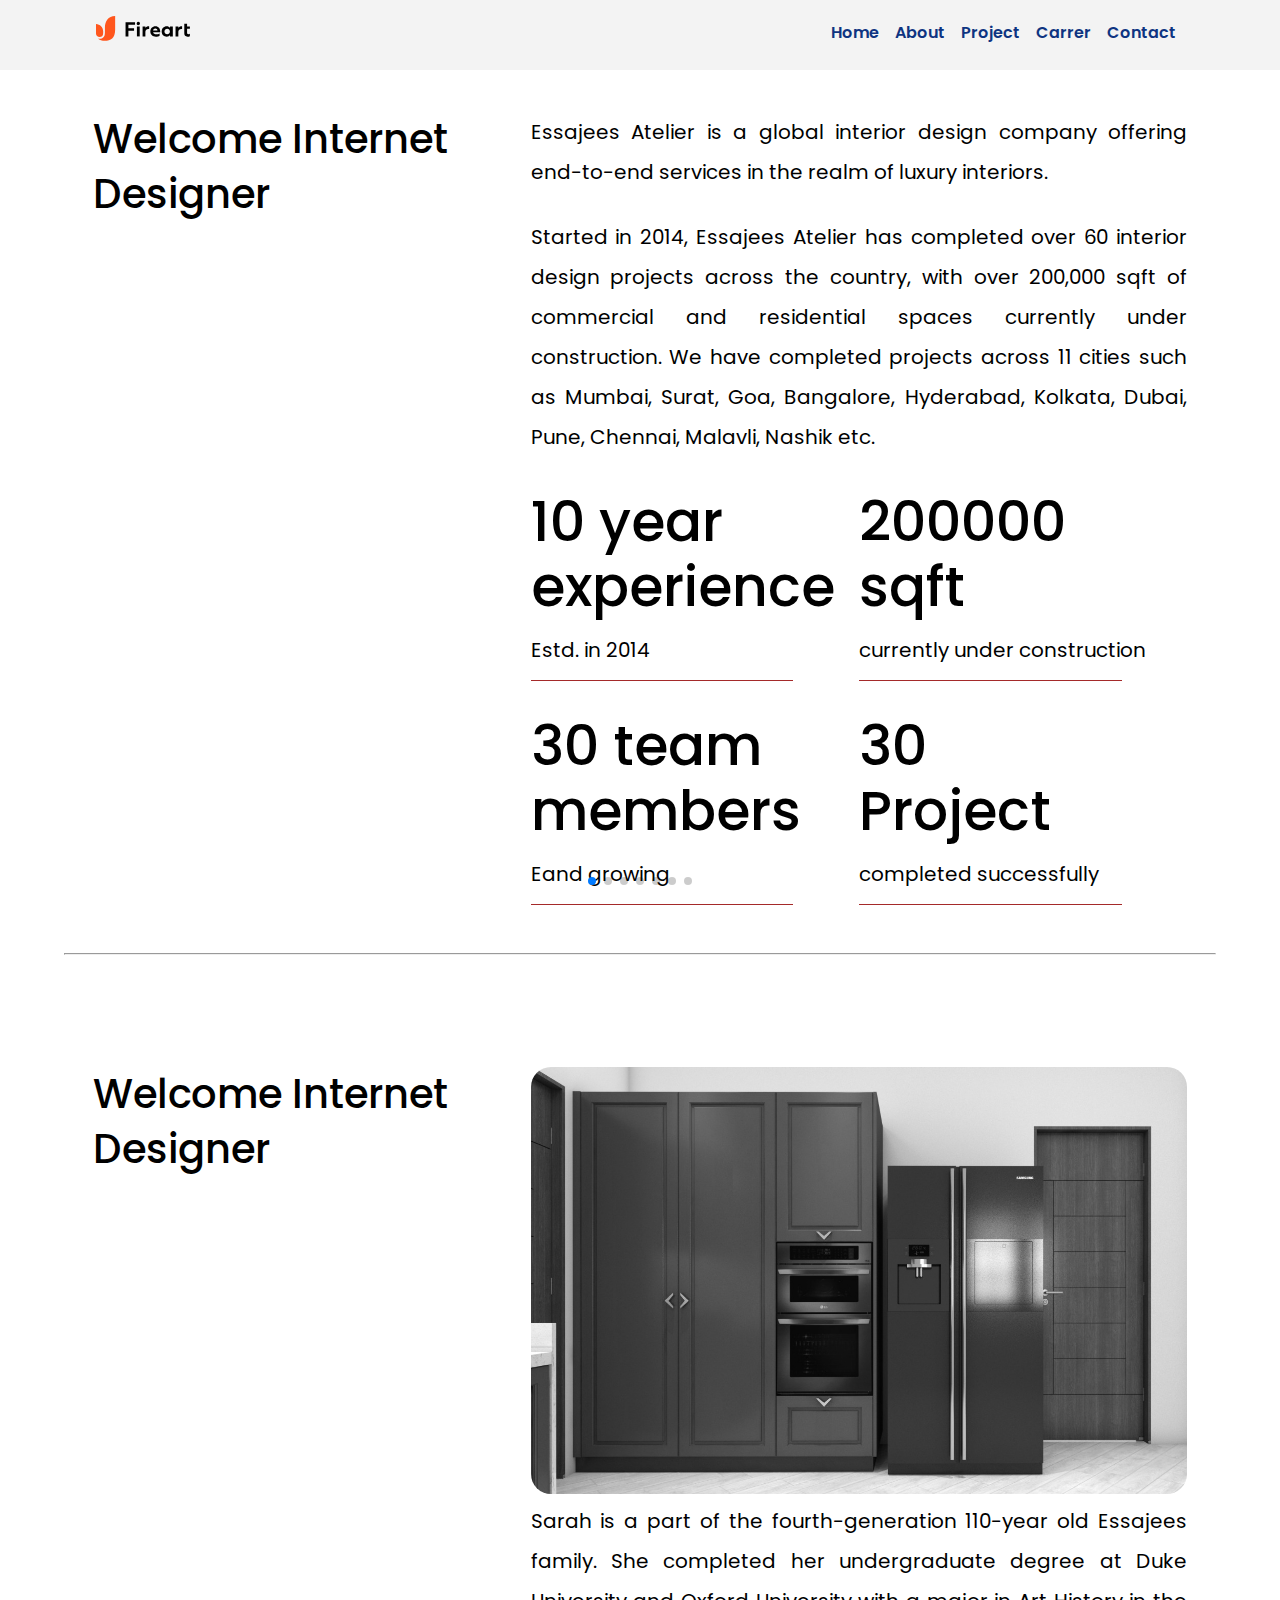
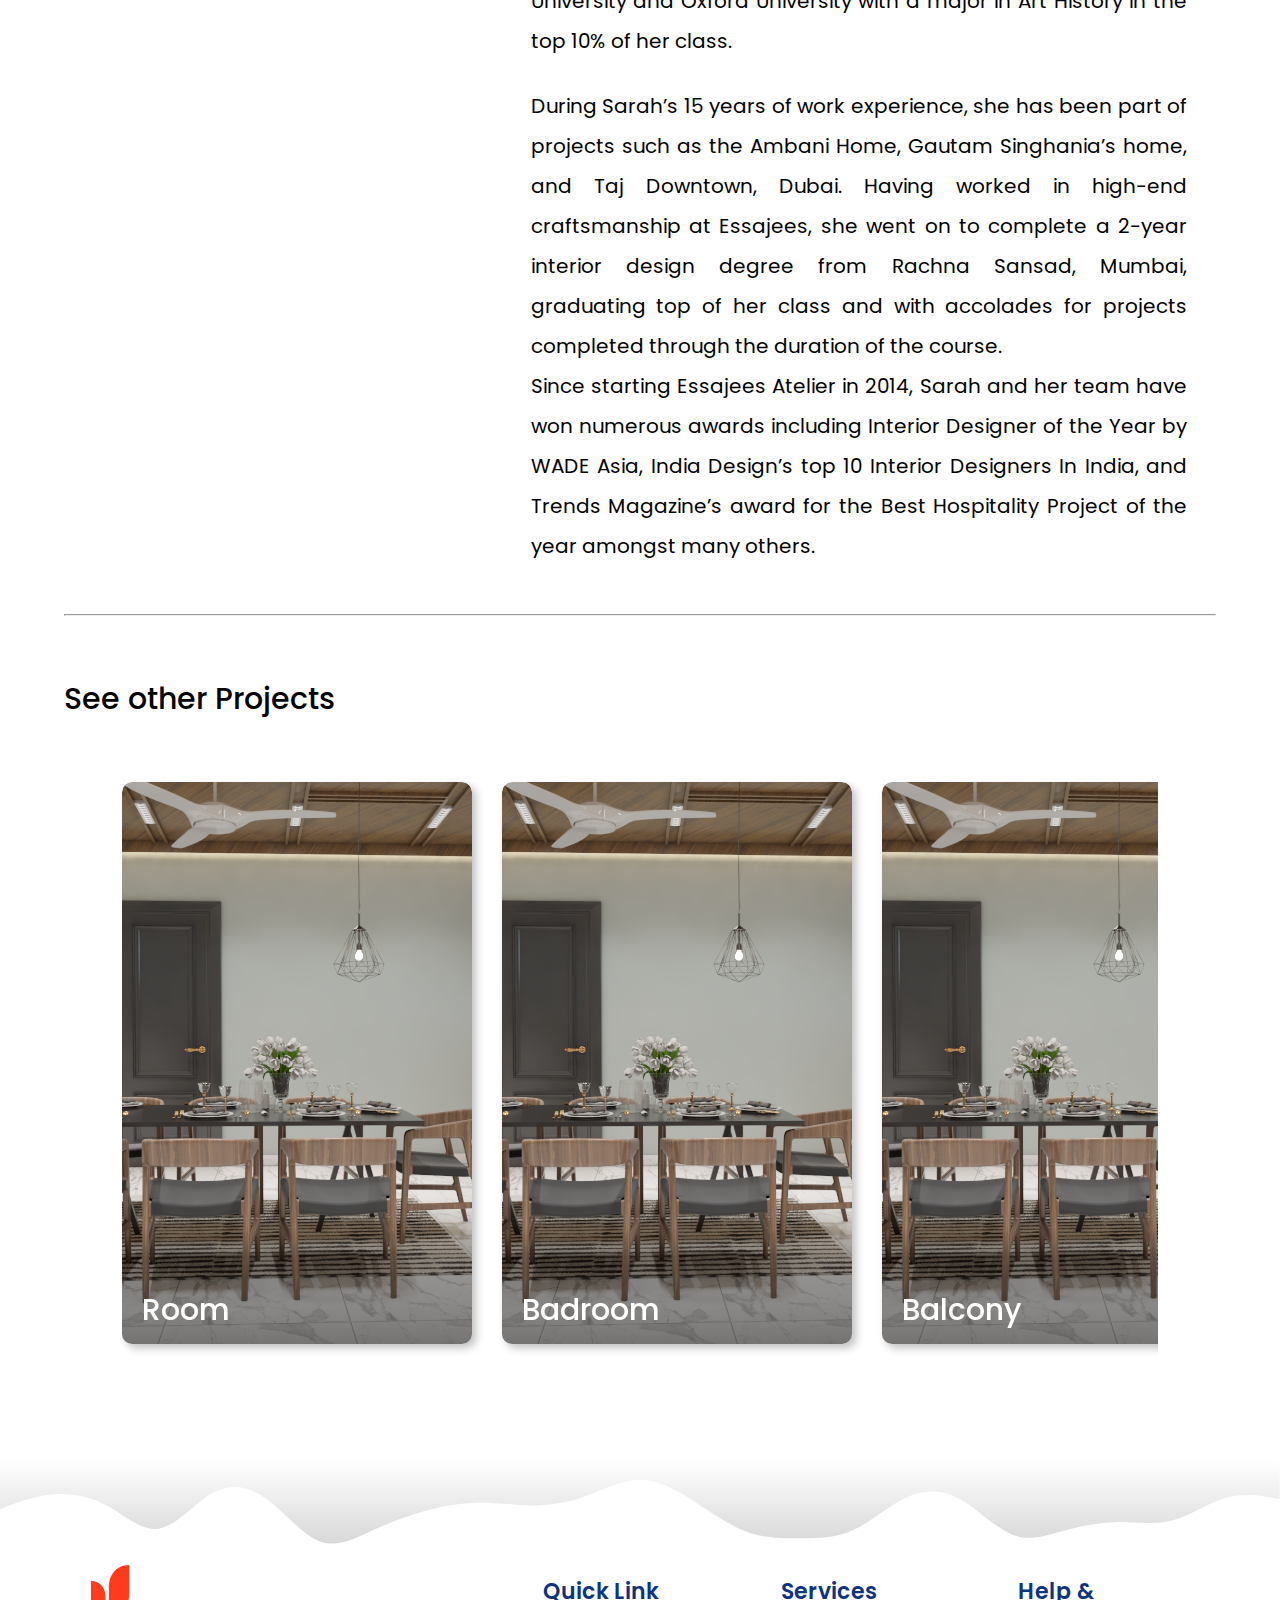
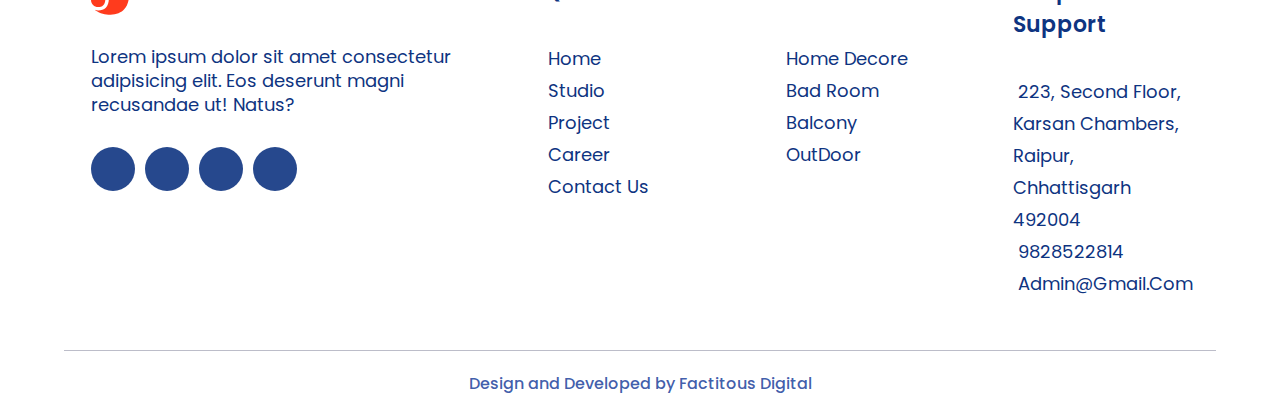
==== commit fcba235d: "Add files via upload" ====
--- a/about.html
+++ b/about.html
@@ -1,283 +1,376 @@
-<!DOCTYPE html>
-<html lang="en">
-  <head>
-    <meta charset="UTF-8" />
-    <meta name="viewport" content="width=device-width, initial-scale=1.0" />
-    <title>Document</title>
-    <link rel="stylesheet" href="css/style.css" />
-    <!-- Font Awesome CDN Link -->
-    <link rel="stylesheet" href="https://cdnjs.cloudflare.com/ajax/libs/font-awesome/6.5.2/css/all.min.css" integrity="sha512-SnH5WK+bZxgPHs44uWIX+LLJAJ9/2PkPKZ5QiAj6Ta86w+fsb2TkcmfRyVX3pBnMFcV7oQPJkl9QevSCWr3W6A==" crossorigin="anonymous" referrerpolicy="no-referrer" />
-    <link rel="stylesheet" href="https://cdn.jsdelivr.net/npm/swiper@11/swiper-bundle.min.css"/>
-  </head>
-  <body>
-    <div class="container-fluid">
-      <header>
-        <!-- ---nav bar -----  -->
-        <div class="header_navbar p_relative">
-          <nav class="nav-bar">
-            <div class="main_nav">
-              <div class="header_logo">
-                <img
-                  src="image/navbar/desktop_logo.svg"
-                  alt="fireart logo"
-                  loading="lazy"
-                  class="desktop_logo"
-                />
-              </div>
-              <div class="menus">
-                <ul class="nav-list">
-                  <li><a href="index.html">Home</a></li>
-                  <li><a href="about.html">About</a></li>
-                  <li><a href="project.html">Project</a></li>
-                  <li><a href="carrer.html">Carrer</a></li>
-                  <li><a href="contact.html">Contact</a></li>
-                </ul>
-                
-              </div>
-              <!-- ----mobile menu code ---  -->
-              <div class="mobile-menu">
-                <ul class="mobile-nav-list">
-                  <li><a href="index.html">Home</a></li>
-                  <li><a href="about.html">About</a></li>
-                  <li><a href="project.html">Project</a></li>
-                  <li><a href="carrer.html">carrer</a></li>
-                  <li><a href="contact.html">contact </a></li>
-                  <li class="header_hirebutton"><a href="proejctLink.html">Hire us </a></li>
-                </ul>
-              </div>
-            </div>
-            <!-- ---mobile menu code over ---  -->
-            <div class="header_burger">
-              <img src="image/navbar/burger.svg" alt="" class="burger_img" />
-            </div>
-          </nav>
-        </div>
-        <!-- --nav bar is over now---  -->
-
-      </header>
-
-      <!-- -----about is here----  -->
-      <div class="container">
-        <div class="about_section">
-            <div class="about_left"><h1>Welcome Internet Designer</h1> </div>
-            <div class="about_right">
-                <p>Essajees Atelier is a global interior design company offering end-to-end services in the realm of luxury interiors.</p> <br>
-                <p>Started in 2014, Essajees Atelier has completed over 60 interior design projects across the country, with over 200,000 sqft of commercial and residential spaces currently under construction. We have completed projects across 11 cities such as Mumbai, Surat, Goa, Bangalore, Hyderabad, Kolkata, Dubai, Pune, Chennai, Malavli, Nashik etc.</p>
-                <div class="experience_section">
-                    <div class="experiencce">
-                        <h3><span class="count">10</span> year <br> experience</h3>
-                        <p>Estd. in <span class="count">2014</span></p>
-                        <div class="experiencce_border"></div>
-                    </div>
-                    <div class="experiencce">
-                        <h3><span span class="count">200000</span> <br> sqft</h3>
-                        <p>currently under construction
-                        </p>
-                        <div class="experiencce_border"></div>
-                    </div>
-                </div>
-                <div class="experience_section">
-                    <div class="experiencce">
-                        <h3><span class="count">30</span>  team <br>members</h3>
-                        <p>Eand growing</p>
-                        <div class="experiencce_border"></div>
-                    </div>
-                    <div class="experiencce">
-                        <h3><span span class="count">30</span> <br>Project</h3>
-                        <p>completed successfully</p>
-                        <div class="experiencce_border"></div>
-                    </div>
-                </div>
-            </div>
-            
-        </div>
-        <hr>
-        <div class="about_section">
-            <div class="about_left"><h1>Welcome Internet Designer</h1> </div>
-            <div class="about_right">
-                <div><img src="image/slider/1.jpeg" alt=""></div>
-                <p>Sarah is a part of the fourth-generation 110-year old Essajees family. She completed her undergraduate degree at Duke University and Oxford University with a major in Art History in the top 10% of her class.</p> <br>
-                <p>During Sarah’s 15 years of work experience, she has been part of projects such as the Ambani Home, Gautam Singhania’s home, and Taj Downtown, Dubai. Having worked in high-end craftsmanship at Essajees, she went on to complete a 2-year interior design degree from Rachna Sansad, Mumbai, graduating top of her class and with accolades for projects completed through the duration of the course.</p>
-                <p>Since starting Essajees Atelier in 2014, Sarah and her team have won numerous awards including Interior Designer of the Year by WADE Asia, India Design’s top 10 Interior Designers In India, and Trends Magazine’s award for the Best Hospitality Project of the year amongst many others.</p>
-                
-            </div>
-            
-        </div>
-        <hr>
-      </div>
-      <!-- --about is closed here---  -->
-
-      <!-- -----section is here---  -->
-      <div class="container kapil">
-        <div class="swiper_slider">
-          <h2>See other Projects</h>
-            <div class="swiper">
-              <div class="swiper-wrapper">
-                <div class="swiper-slide">
-                  <img src="image/slider/1.png" alt="Image 1">
-                  <div class="title">The Spring Fields</div>
-                  <div class="description">A sense of serenity washes over us as we tiptoe through this luxurious villa located in the heart of...</div>
-                  <div class="view-more"><p>View More</p></div>
-                </div>
-                <div class="swiper-slide">
-                  <img src="image/slider/2.png" alt="Image 1">
-                  <div class="title">The Spring Fields</div>
-                  <div class="description">A sense of serenity washes over us as we tiptoe through this luxurious villa located in the heart of...</div>
-                  <div class="view-more"><p>View More</p></div>
-                </div>
-                <div class="swiper-slide">
-                  <img src="image/slider/3.png" alt="Image 1">
-                  <div class="title">The Spring Fields</div>
-                  <div class="description">A sense of serenity washes over us as we tiptoe through this luxurious villa located in the heart of...</div>
-                  <div class="view-more"><p>View More</p></div>
-                </div>
-                <div class="swiper-slide">
-                  <img src="image/slider/4.png" alt="Image 1">
-                  <div class="title">The Spring Fields</div>
-                  <div class="description">A sense of serenity washes over us as we tiptoe through this luxurious villa located in the heart of...</div>
-                  <div class="view-more"><p>View More</p></div>
-                </div>
-                <div class="swiper-slide">
-                  <img src="image/slider/5.png" alt="Image 1">
-                  <div class="title">The Spring Fields</div>
-                  <div class="description">A sense of serenity washes over us as we tiptoe through this luxurious villa located in the heart of...</div>
-                  <div class="view-more"><p>View More</p></div>
-                </div>
-                
-              </div>
-              <!-- Add Pagination -->
-            </div>
-        </div>
-
-      </div>
-      <!-- -----section is over here----  -->
-
-      <!-- ---footer is start here---  -->
-      <footer>
-        <svg id="wave" style="transform:rotate(180deg); transition: 0.3s" viewBox="0 0 1440 110" version="1.1" xmlns="http://www.w3.org/2000/svg"><defs><linearGradient id="sw-gradient-0" x1="0" x2="0" y1="1" y2="0"><stop stop-color="rgba(255, 255, 255, 1)" offset="0%"></stop><stop stop-color="rgba(216.665, 216.493, 216.114, 1)" offset="100%"></stop></linearGradient></defs><path style="transform:translate(0, 0px); opacity:1" fill="url(#sw-gradient-0)" d="M0,66L10,67.8C20,70,40,73,60,67.8C80,62,100,48,120,42.2C140,37,160,40,180,40.3C200,40,220,37,240,31.2C260,26,280,18,300,25.7C320,33,340,55,360,66C380,77,400,77,420,67.8C440,59,460,40,480,31.2C500,22,520,22,540,22C560,22,580,22,600,29.3C620,37,640,51,660,64.2C680,77,700,88,720,88C740,88,760,77,780,69.7C800,62,820,59,840,58.7C860,59,880,62,900,62.3C920,62,940,59,960,53.2C980,48,1000,40,1020,31.2C1040,22,1060,11,1080,18.3C1100,26,1120,51,1140,66C1160,81,1180,84,1200,73.3C1220,62,1240,37,1260,33C1280,29,1300,48,1320,58.7C1340,70,1360,73,1380,71.5C1400,70,1420,62,1430,58.7L1440,55L1440,110L1430,110C1420,110,1400,110,1380,110C1360,110,1340,110,1320,110C1300,110,1280,110,1260,110C1240,110,1220,110,1200,110C1180,110,1160,110,1140,110C1120,110,1100,110,1080,110C1060,110,1040,110,1020,110C1000,110,980,110,960,110C940,110,920,110,900,110C880,110,860,110,840,110C820,110,800,110,780,110C760,110,740,110,720,110C700,110,680,110,660,110C640,110,620,110,600,110C580,110,560,110,540,110C520,110,500,110,480,110C460,110,440,110,420,110C400,110,380,110,360,110C340,110,320,110,300,110C280,110,260,110,240,110C220,110,200,110,180,110C160,110,140,110,120,110C100,110,80,110,60,110C40,110,20,110,10,110L0,110Z"></path></svg>
-        <div class="container">
-          <div class="wrapper">
-            <div class="footer-widget">
-              <a href="#">
-                <img src="image/footer/logo.svg" class="logo" />
-              </a>
-              <p class="desc">
-                Lorem ipsum dolor sit amet consectetur adipisicing elit. Eos
-                deserunt magni recusandae ut! Natus?
-              </p>
-              <ul class="socials">
-                <li>
-                  <a href="#">
-                    <i class="fab fa-facebook-f"></i>
-                  </a>
-                </li>
-                <li>
-                  <a href="#">
-                    <i class="fab fa-twitter"></i>
-                  </a>
-                </li>
-                <li>
-                  <a href="#">
-                    <i class="fab fa-instagram"></i>
-                  </a>
-                </li>
-                <li>
-                  <a href="#">
-                    <i class="fab fa-linkedin-in"></i>
-                  </a>
-                </li>
-              </ul>
-            </div>
-            <div class="footer-widget">
-              <h6><i class="fa-solid fa-arrow-up-right-from-square"></i> &nbsp;Quick Link</h6>
-              <ul class="links">
-                <li><a href="#"> <i class="fa-solid fa-house-crack"></i> &nbsp; Home</a></li>
-                <li><a href="#"><i class="fa-brands fa-studiovinari"></i> &nbsp; Studio</a></li>
-                <li><a href="#"><i class="fa-solid fa-list-check"></i> &nbsp; Project</a></li>
-                <li><a href="#"><i class="fa-solid fa-arrow-trend-up"></i> &nbsp; Career</a></li>
-                <li><a href="#"><i class="fa-regular fa-address-book"></i> &nbsp; Contact Us</a></li>
-              </ul>
-            </div>
-            <div class="footer-widget">
-              <h6><i class="fa-solid fa-sliders"></i> &nbsp;Services</h6>
-              <ul class="links">
-                <li><a href="#"><i class="fa-solid fa-campground"></i> &nbsp; Home Decore</a></li>
-                <li><a href="#"><i class="fa-solid fa-person-booth"></i> &nbsp; Bad Room</a></li>
-                <li><a href="#"><i class="fa-solid fa-person-shelter"></i> &nbsp; Balcony</a></li>
-                <li><a href="#"><i class="fa-solid fa-cloud-sun"></i>&nbsp; OutDoor</a></li>
-              </ul>
-            </div>
-            <div class="footer-widget">
-              <h6><i class="fa-solid fa-circle-question"></i> &nbsp;Help &amp; Support</h6>
-              <ul class="links">
-                <!-- <li><i class="fa-regular fa-address-book"></i> &nbsp;<a href="">Address</a></li> -->
-                <li><a href=""><i class="fa-regular fa-address-book"></i>  &nbsp;223, Second Floor, Karsan Chambers,<br> Raipur, Chhattisgarh 492004</a></li>
-                <!-- <li><i class="fa-regular fa-address-book"></i> &nbsp;<a href="">Mobile Number</a></li> -->
-                <li><a href=""><i class="fa-regular fa-address-book"></i>  &nbsp;9828522814</a></li>
-                <!-- <li><i class="fa-regular fa-envelope"></i> &nbsp;<a href="">Email Id :</a> </li> -->
-                <li><a href="mailto:admin@gmail.com"> <i class="fa-regular fa-envelope"></i> &nbsp;admin@gmail.com</a></li>
-                
-            </ul>
-            
-            </div>
-          </div>
-          <div class="copyright-wrapper">
-            <p>
-              Design and Developed by
-              <a href="#" target="blank">Factitous Digital</a>
-            </p>
-          </div>
-        </div>
-      </footer>
-      <!-- --footer is over here--  -->
-      
-    </div>
-
-
-    <script src="js/script.js"></script>
-    <!-- ------swiper slider cdn ----  -->
-    <script src="https://cdn.jsdelivr.net/npm/swiper@11/swiper-bundle.min.js"></script>
-    <script>
-      // Initialize Swiper
-      var swiper = new Swiper('.swiper', {
-        slidesPerView: 3,
-      spaceBetween: 30,
-      freeMode: true,
-      loop: true,
-      autoplay: {
-        delay: 3000, // milliseconds
-        disableOnInteraction: false, // keep autoplaying even when user interacts
-      },
-      pagination: {
-        el: '.swiper-pagination',
-        clickable: true,
-      },
-      breakpoints: {
-    // When window width is <= 768px (mobile)
-    0: {
-      slidesPerView: 'auto',
-    },
-    // When window width is > 768px (desktop)
-    1024: {
-      slidesPerView: 3, // Adjust the value for desktop as needed
-    },
-  },
-      
-    });
-    </script>
-    <script src="https://code.jquery.com/jquery-3.6.0.min.js"></script>
-    <script>
-        $('.count').each(function () {
-            $(this).prop('Counter',0).animate({
-                Counter: $(this).text()
-            }, {
-                duration: 4000,
-                easing: 'swing',
-                step: function (now) {
-                    $(this).text(Math.ceil(now));
-                }
-            });
-        });
-    </script>
-  </body>
-</html>
+<!DOCTYPE html>
+<html lang="en">
+  <head>
+    <meta charset="UTF-8" />
+    <meta name="viewport" content="width=device-width, initial-scale=1.0" />
+    <title>Document</title>
+    <link rel="stylesheet" href="css/style.css" />
+    <!-- Font Awesome CDN Link -->
+    <link rel="stylesheet" href="https://cdnjs.cloudflare.com/ajax/libs/font-awesome/6.5.2/css/all.min.css" integrity="sha512-SnH5WK+bZxgPHs44uWIX+LLJAJ9/2PkPKZ5QiAj6Ta86w+fsb2TkcmfRyVX3pBnMFcV7oQPJkl9QevSCWr3W6A==" crossorigin="anonymous" referrerpolicy="no-referrer" />
+    <link rel="stylesheet" href="https://cdn.jsdelivr.net/npm/swiper@11/swiper-bundle.min.css"/>
+  </head>
+  <body>
+    <div class="container-fluid">
+      <header>
+        <!-- ---nav bar -----  -->
+        <div class="header_navbar p_relative">
+          <nav class="nav-bar">
+            <div class="main_nav">
+              <div class="header_logo">
+                <img
+                  src="image/navbar/desktop_logo.svg"
+                  alt="fireart logo"
+                  loading="lazy"
+                  class="desktop_logo"
+                />
+              </div>
+              <div class="menus">
+                <ul class="nav-list">
+                  <li><a href="index.html">Home</a></li>
+                  <li><a href="about.html">About</a></li>
+                  <li><a href="project.html">Project</a></li>
+                  <li><a href="carrer.html">Carrer</a></li>
+                  <li><a href="contact.html">Contact</a></li>
+                </ul>
+                
+              </div>
+              <!-- ----mobile menu code ---  -->
+              <div class="mobile-menu">
+                <ul class="mobile-nav-list">
+                  <li><a href="index.html">Home</a></li>
+                  <li><a href="about.html">About</a></li>
+                  <li><a href="project.html">Project</a></li>
+                  <li><a href="carrer.html">carrer</a></li>
+                  <li><a href="contact.html">contact </a></li>
+                  <li class="header_hirebutton"><a href="proejctLink.html">Hire us </a></li>
+                </ul>
+              </div>
+            </div>
+            <!-- ---mobile menu code over ---  -->
+            <div class="header_burger">
+              <img src="image/navbar/burger.svg" alt="" class="burger_img" />
+            </div>
+          </nav>
+        </div>
+        <!-- --nav bar is over now---  -->
+
+      </header>
+
+      <!-- -----about is here----  -->
+      <div class="container">
+        <div class="about_section">
+            <div class="about_left"><h1>Welcome Internet Designer</h1> </div>
+            <div class="about_right">
+                <p>Essajees Atelier is a global interior design company offering end-to-end services in the realm of luxury interiors.</p> <br>
+                <p>Started in 2014, Essajees Atelier has completed over 60 interior design projects across the country, with over 200,000 sqft of commercial and residential spaces currently under construction. We have completed projects across 11 cities such as Mumbai, Surat, Goa, Bangalore, Hyderabad, Kolkata, Dubai, Pune, Chennai, Malavli, Nashik etc.</p>
+                <div class="experience_section">
+                    <div class="experiencce">
+                        <h3><span class="count">10</span> year <br> experience</h3>
+                        <p>Estd. in <span class="count">2014</span></p>
+                        <div class="experiencce_border"></div>
+                    </div>
+                    <div class="experiencce">
+                        <h3><span span class="count">200000</span> <br> sqft</h3>
+                        <p>currently under construction
+                        </p>
+                        <div class="experiencce_border"></div>
+                    </div>
+                </div>
+                <div class="experience_section">
+                    <div class="experiencce">
+                        <h3><span class="count">30</span>  team <br>members</h3>
+                        <p>Eand growing</p>
+                        <div class="experiencce_border"></div>
+                    </div>
+                    <div class="experiencce">
+                        <h3><span span class="count">30</span> <br>Project</h3>
+                        <p>completed successfully</p>
+                        <div class="experiencce_border"></div>
+                    </div>
+                </div>
+            </div>
+            
+        </div>
+        <hr>
+        <div class="about_section">
+            <div class="about_left"><h1>Welcome Internet Designer</h1> </div>
+            <div class="about_right">
+                <div><img src="image/slider/1.jpeg" alt=""></div>
+                <p>Sarah is a part of the fourth-generation 110-year old Essajees family. She completed her undergraduate degree at Duke University and Oxford University with a major in Art History in the top 10% of her class.</p> <br>
+                <p>During Sarah’s 15 years of work experience, she has been part of projects such as the Ambani Home, Gautam Singhania’s home, and Taj Downtown, Dubai. Having worked in high-end craftsmanship at Essajees, she went on to complete a 2-year interior design degree from Rachna Sansad, Mumbai, graduating top of her class and with accolades for projects completed through the duration of the course.</p>
+                <p>Since starting Essajees Atelier in 2014, Sarah and her team have won numerous awards including Interior Designer of the Year by WADE Asia, India Design’s top 10 Interior Designers In India, and Trends Magazine’s award for the Best Hospitality Project of the year amongst many others.</p>
+                
+            </div>
+            
+        </div>
+        <hr>
+      </div>
+      <!-- --about is closed here---  -->
+
+      <!-- -----section is here---  -->
+      <div class="container kapil">
+        <div class="swiper_slider">
+          <h2 class="see_project">See other Projects</h2>
+          <!-- ----swiper code is here ---  -->
+          <div class="swiper_project">
+            <div class="swiper-container">
+              <div class="swiper-wrapper">
+                <div class=" swiper-slide card">
+                  <img class="card__background" src="image/slider/2.png"
+                    alt="Photo of Cartagena's cathedral at the background and some colonial style houses" width="1920"
+                    height="2193" />
+                  <div class="card__content | flow">
+                    <div class="card__content--container | flow">
+                      <h2 class="card__title">Room</h2>
+                      <p class="card__description">
+                        Lorem ipsum dolor sit amet, consectetur adipisicing elit. Rerum in
+                        labore laudantium deserunt fugiat numquam.
+                      </p>
+                    </div>
+                    <button class="card__button">Read more</button>
+                  </div>
+                </div>
+                <div class=" swiper-slide card">
+                  <img class="card__background" src="image/slider/2.png"
+                    alt="Photo of Cartagena's cathedral at the background and some colonial style houses" width="1920"
+                    height="2193" />
+                  <div class="card__content | flow">
+                    <div class="card__content--container | flow">
+                      <h2 class="card__title">Badroom</h2>
+                      <p class="card__description">
+                        Lorem ipsum dolor sit amet, consectetur adipisicing elit. Rerum in
+                        labore laudantium deserunt fugiat numquam.
+                      </p>
+                    </div>
+                    <button class="card__button">Read more</button>
+                  </div>
+                </div>
+                <div class=" swiper-slide card">
+                  <img class="card__background" src="image/slider/2.png"
+                    alt="Photo of Cartagena's cathedral at the background and some colonial style houses" width="1920"
+                    height="2193" />
+                  <div class="card__content | flow">
+                    <div class="card__content--container | flow">
+                      <h2 class="card__title">Balcony</h2>
+                      <p class="card__description">
+                        Lorem ipsum dolor sit amet, consectetur adipisicing elit. Rerum in
+                        labore laudantium deserunt fugiat numquam.
+                      </p>
+                    </div>
+                    <button class="card__button">Read more</button>
+                  </div>
+                </div>
+                <div class=" swiper-slide card">
+                  <img class="card__background" src="image/slider/2.png"
+                    alt="Photo of Cartagena's cathedral at the background and some colonial style houses" width="1920"
+                    height="2193" />
+                  <div class="card__content | flow">
+                    <div class="card__content--container | flow">
+                      <h2 class="card__title">Rest Room</h2>
+                      <p class="card__description">
+                        Lorem ipsum dolor sit amet, consectetur adipisicing elit. Rerum in
+                        labore laudantium deserunt fugiat numquam.
+                      </p>
+                    </div>
+                    <button class="card__button">Read more</button>
+                  </div>
+                </div>
+                <div class=" swiper-slide card">
+                  <img class="card__background" src="image/slider/2.png"
+                    alt="Photo of Cartagena's cathedral at the background and some colonial style houses" width="1920"
+                    height="2193" />
+                  <div class="card__content | flow">
+                    <div class="card__content--container | flow">
+                      <h2 class="card__title">Decoration</h2>
+                      <p class="card__description">
+                        Lorem ipsum dolor sit amet, consectetur adipisicing elit. Rerum in
+                        labore laudantium deserunt fugiat numquam.
+                      </p>
+                    </div>
+                    <button class="card__button">Read more</button>
+                  </div>
+                </div>
+                <div class=" swiper-slide card">
+                  <img class="card__background" src="image/slider/2.png"
+                    alt="Photo of Cartagena's cathedral at the background and some colonial style houses" width="1920"
+                    height="2193" />
+                  <div class="card__content | flow">
+                    <div class="card__content--container | flow">
+                      <h2 class="card__title">OutDoor</h2>
+                      <p class="card__description">
+                        Lorem ipsum dolor sit amet, consectetur adipisicing elit. Rerum in
+                        labore laudantium deserunt fugiat numquam.
+                      </p>
+                    </div>
+                    <button class="card__button">Read more</button>
+                  </div>
+                </div>
+                <div class=" swiper-slide card">
+                  <img class="card__background" src="image/slider/2.png"
+                    alt="Photo of Cartagena's cathedral at the background and some colonial style houses" width="1920"
+                    height="2193" />
+                  <div class="card__content | flow">
+                    <div class="card__content--container | flow">
+                      <h2 class="card__title">Design</h2>
+                      <p class="card__description">
+                        Lorem ipsum dolor sit amet, consectetur adipisicing elit. Rerum in
+                        labore laudantium deserunt fugiat numquam.
+                      </p>
+                    </div>
+                    <button class="card__button">Read more</button>
+                  </div>
+                </div>
+              </div>
+              <div class="swiper-pagination"></div>
+            </div>
+          </div>
+        </div>
+
+      </div>
+      <!-- -----section is over here----  -->
+
+      <!-- ---footer is start here---  -->
+      <footer>
+        <svg id="wave" style="transform:rotate(180deg); transition: 0.3s" viewBox="0 0 1440 110" version="1.1" xmlns="http://www.w3.org/2000/svg"><defs><linearGradient id="sw-gradient-0" x1="0" x2="0" y1="1" y2="0"><stop stop-color="rgba(255, 255, 255, 1)" offset="0%"></stop><stop stop-color="rgba(216.665, 216.493, 216.114, 1)" offset="100%"></stop></linearGradient></defs><path style="transform:translate(0, 0px); opacity:1" fill="url(#sw-gradient-0)" d="M0,66L10,67.8C20,70,40,73,60,67.8C80,62,100,48,120,42.2C140,37,160,40,180,40.3C200,40,220,37,240,31.2C260,26,280,18,300,25.7C320,33,340,55,360,66C380,77,400,77,420,67.8C440,59,460,40,480,31.2C500,22,520,22,540,22C560,22,580,22,600,29.3C620,37,640,51,660,64.2C680,77,700,88,720,88C740,88,760,77,780,69.7C800,62,820,59,840,58.7C860,59,880,62,900,62.3C920,62,940,59,960,53.2C980,48,1000,40,1020,31.2C1040,22,1060,11,1080,18.3C1100,26,1120,51,1140,66C1160,81,1180,84,1200,73.3C1220,62,1240,37,1260,33C1280,29,1300,48,1320,58.7C1340,70,1360,73,1380,71.5C1400,70,1420,62,1430,58.7L1440,55L1440,110L1430,110C1420,110,1400,110,1380,110C1360,110,1340,110,1320,110C1300,110,1280,110,1260,110C1240,110,1220,110,1200,110C1180,110,1160,110,1140,110C1120,110,1100,110,1080,110C1060,110,1040,110,1020,110C1000,110,980,110,960,110C940,110,920,110,900,110C880,110,860,110,840,110C820,110,800,110,780,110C760,110,740,110,720,110C700,110,680,110,660,110C640,110,620,110,600,110C580,110,560,110,540,110C520,110,500,110,480,110C460,110,440,110,420,110C400,110,380,110,360,110C340,110,320,110,300,110C280,110,260,110,240,110C220,110,200,110,180,110C160,110,140,110,120,110C100,110,80,110,60,110C40,110,20,110,10,110L0,110Z"></path></svg>
+        <div class="container">
+          <div class="wrapper">
+            <div class="footer-widget">
+              <a href="#">
+                <img src="image/footer/logo.svg" class="logo" />
+              </a>
+              <p class="desc">
+                Lorem ipsum dolor sit amet consectetur adipisicing elit. Eos
+                deserunt magni recusandae ut! Natus?
+              </p>
+              <ul class="socials">
+                <li>
+                  <a href="#">
+                    <i class="fab fa-facebook-f"></i>
+                  </a>
+                </li>
+                <li>
+                  <a href="#">
+                    <i class="fab fa-twitter"></i>
+                  </a>
+                </li>
+                <li>
+                  <a href="#">
+                    <i class="fab fa-instagram"></i>
+                  </a>
+                </li>
+                <li>
+                  <a href="#">
+                    <i class="fab fa-linkedin-in"></i>
+                  </a>
+                </li>
+              </ul>
+            </div>
+            <div class="footer-widget">
+              <h6><i class="fa-solid fa-arrow-up-right-from-square"></i> &nbsp;Quick Link</h6>
+              <ul class="links">
+                <li><a href="#"> <i class="fa-solid fa-house-crack"></i> &nbsp; Home</a></li>
+                <li><a href="#"><i class="fa-brands fa-studiovinari"></i> &nbsp; Studio</a></li>
+                <li><a href="#"><i class="fa-solid fa-list-check"></i> &nbsp; Project</a></li>
+                <li><a href="#"><i class="fa-solid fa-arrow-trend-up"></i> &nbsp; Career</a></li>
+                <li><a href="#"><i class="fa-regular fa-address-book"></i> &nbsp; Contact Us</a></li>
+              </ul>
+            </div>
+            <div class="footer-widget">
+              <h6><i class="fa-solid fa-sliders"></i> &nbsp;Services</h6>
+              <ul class="links">
+                <li><a href="#"><i class="fa-solid fa-campground"></i> &nbsp; Home Decore</a></li>
+                <li><a href="#"><i class="fa-solid fa-person-booth"></i> &nbsp; Bad Room</a></li>
+                <li><a href="#"><i class="fa-solid fa-person-shelter"></i> &nbsp; Balcony</a></li>
+                <li><a href="#"><i class="fa-solid fa-cloud-sun"></i>&nbsp; OutDoor</a></li>
+              </ul>
+            </div>
+            <div class="footer-widget">
+              <h6><i class="fa-solid fa-circle-question"></i> &nbsp;Help &amp; Support</h6>
+              <ul class="links">
+                <!-- <li><i class="fa-regular fa-address-book"></i> &nbsp;<a href="">Address</a></li> -->
+                <li><a href=""><i class="fa-regular fa-address-book"></i>  &nbsp;223, Second Floor, Karsan Chambers,<br> Raipur, Chhattisgarh 492004</a></li>
+                <!-- <li><i class="fa-regular fa-address-book"></i> &nbsp;<a href="">Mobile Number</a></li> -->
+                <li><a href=""><i class="fa-regular fa-address-book"></i>  &nbsp;9828522814</a></li>
+                <!-- <li><i class="fa-regular fa-envelope"></i> &nbsp;<a href="">Email Id :</a> </li> -->
+                <li><a href="mailto:admin@gmail.com"> <i class="fa-regular fa-envelope"></i> &nbsp;admin@gmail.com</a></li>
+                
+            </ul>
+            
+            </div>
+          </div>
+          <div class="copyright-wrapper">
+            <p>
+              Design and Developed by
+              <a href="#" target="blank">Factitous Digital</a>
+            </p>
+          </div>
+        </div>
+      </footer>
+      <!-- --footer is over here--  -->
+      
+    </div>
+
+
+    <script src="js/script.js"></script>
+    <!-- ------swiper slider cdn ----  -->
+    <script src="https://cdn.jsdelivr.net/npm/swiper@11/swiper-bundle.min.js"></script>
+    <script>
+      // Initialize Swiper
+      var swiper = new Swiper('.swiper', {
+        slidesPerView: 3,
+      spaceBetween: 30,
+      freeMode: true,
+      loop: true,
+      autoplay: {
+        delay: 3000, // milliseconds
+        disableOnInteraction: false, // keep autoplaying even when user interacts
+      },
+      pagination: {
+        el: '.swiper-pagination',
+        clickable: true,
+      },
+      breakpoints: {
+    // When window width is <= 768px (mobile)
+    0: {
+      slidesPerView: 'auto',
+    },
+    // When window width is > 768px (desktop)
+    1024: {
+      slidesPerView: 3, // Adjust the value for desktop as needed
+    },
+  },
+      
+    });
+    </script>
+    <script src="https://code.jquery.com/jquery-3.6.0.min.js"></script>
+    <script>
+      document.addEventListener("DOMContentLoaded", function () {
+        // Initialize Swiper here
+        var swiper = new Swiper('.swiper-container', {
+          slidesPerView: 3,
+          spaceBetween: 30,
+          freeMode: true,
+          loop: true,
+          autoplay: {
+            delay: 3000, // milliseconds
+            disableOnInteraction: false, // keep autoplaying even when user interacts
+          },
+          pagination: {
+            el: '.swiper-pagination',
+            clickable: true,
+          },
+          breakpoints: {
+            // When window width is <= 768px (mobile)
+            0: {
+              slidesPerView: 'auto',
+            },
+            // When window width is > 768px (desktop)
+            1024: {
+              slidesPerView: 'auto', // Adjust the value for desktop as needed
+            },
+          },
+        });
+      });
+    </script>
+  </body>
+</html>
--- a/css/style.css
+++ b/css/style.css
@@ -1,1468 +1,1672 @@
-@import url("https://fonts.googleapis.com/css2?family=Poppins:ital,wght@0,100;0,200;0,300;0,400;0,500;0,600;0,700;0,800;0,900;1,100;1,200;1,300;1,400;1,500;1,600;1,700;1,800;1,900&display=swap");
-
-* {
-  margin: 0;
-  padding: 0;
-  box-sizing: border-box;
-}
-
-:root {
-  --primary-color: #f3f3f3;
-  --button-color: #ff561d;
-  --secondary-color: #000000;
-  --ternory-color: #ffffff;
-}
-
-body {
-  margin: 0;
-  padding: 0;
-  box-sizing: border-box;
-  font-family: Poppins;
-}
-
-ul li {
-  list-style: none;
-}
-
-a {
-  text-decoration: none;
-  color: var(--secondary-color);
-}
-
-p,
-h1,
-h2,
-h3,
-h4,
-h5,
-h6 {
-  overflow-wrap: break-word;
-}
-
-.text-center {
-  text-align: center;
-}
-.container-fluid {
-  width: 100%;
-}
-.container {
-  width: 90%;
-  margin: auto;
-}
-.p_relative{
-    position: relative;
-}
-
-/* ----nav bar css is here----  */
-.header_navbar{
-    width: 100%;
-    background-color: var(--primary-color);
-    border: 0px solid red;
-    position: fixed;
-    z-index: 999;
-    height: 70px;
-}
-nav{
-    position: fixed;
-    top: 0;
-    left: 0;
-    width: 100%;
-    border: 1px solid red;
-    padding: 0px 2em;
-    z-index: 9; /* Adjust z-index as needed */
-    background-color: var(--primary-color);
-    
-  }
-.nav-bar{
-    border: 0px solid blue;
-    width: 90%;
-    margin-left: 5%;
-}
-.main_nav{
-    display: flex;
-    justify-content: space-between;
-    align-items: center;
-}
-nav .desktop_logo{
-    background-size: cover;
-    border: 0px solid black;
-    height: 25px;
-    margin: 1em 0em;
-}
-.menus .nav-list {
-    display: flex;
-    border: 0px solid black;
-    margin-top: 0em;
-    
-}
-.menus .nav-list li a{  
-    padding: 0 0.5em;
-    margin-right: 2em;
-    color: var(--secondary-color);
-    font-weight: 550;
-    border: 0px solid red;
-    position: relative;
-    color: #0e3481;
-}
-.menus .nav-list li a::after{
-    content: '';
-    height: 2px;
-    width: 0px;
-    background:var(--button-color);
-    border-radius: 3px;
-    position: absolute;
-    bottom: -5px;
-    right: 0%;
-    transition: 0.3s;
-}
-
-.menus .nav-list li a:hover::after{
-    width: 100%;
-    left: 0%;
-}
-.menus{
-    display: flex;
-}
-.header_hirebutton{
-    background-color: var(--button-color);
-    color: var(--ternory-color);
-    padding: 10px 15px 9px 10px;
-    border-radius: 3px;
-    box-shadow: rgba(0, 0, 0, 0.16) 0px 1px 4px;
-}
-.header_burger{
-    display: none;
-}
-.mobile-menu {
-    display: none;
-  }
-/* ----nav bar css is closed ---  */
-
-/* -----slider css is here---  */
-.slider {
-  height: 100vh;
-  width: 100%;
-  overflow: hidden;
-  position: relative;
-  border: 0px solid red;
-}
-.slider .list .item {
-  width: 100%;
-  height: 100%;
-  position: absolute;
-  inset: 0 0 0 0;
-}
-.slider .list .item img {
-  width: 100%;
-  height: 100%;
-  object-fit: cover;
-}
-.slider .list .item .content {
-  position: absolute;
-  top: 20%;
-  width: 1140px;
-  max-width: 80%;
-  left: 50%;
-  transform: translateX(-50%);
-  padding-right: 30%;
-  box-sizing: border-box;
-  color: #fff;
-  text-shadow: 0 5px 10px #0004;
-}
-
-.slider .list .item .content .title,
-.slider .list .item .content .type {
-  font-size: 5em;
-  font-weight: bold;
-  line-height: 1.3em;
-}
-.slider .list .item .type {
-  color: #ff561d;
-}
-.slider .list .item .button {
-  display: grid;
-  grid-template-columns: repeat(2, 130px);
-  grid-template-rows: 40px;
-  gap: 5px;
-  margin-top: 20px;
-}
-.slider .list .item .button button {
-  border: none;
-  background-color: #ff561d;
-  font-family: Poppins;
-  font-weight: 500;
-  cursor: pointer;
-  transition: 0.4s;
-  letter-spacing: 2px;
-}
-
-.slider .list .item .button button:hover {
-  letter-spacing: 3px;
-}
-.slider .list .item .button button:nth-child(2) {
-  background-color: transparent;
-  border: 1px solid #fff;
-  color: #eee;
-}
-
-/* Thumbnail Section  */
-.thumbnail {
-  position: absolute;
-  bottom: 50px;
-  left: 50%;
-  width: max-content;
-  z-index: 100;
-  display: flex;
-  gap: 20px;
-}
-
-.thumbnail .item {
-  width: 150px;
-  height: 220px;
-  flex-shrink: 0;
-  position: relative;
-}
-
-.thumbnail .item img {
-  width: 100%;
-  height: 100%;
-  object-fit: cover;
-  border-radius: 20px;
-  box-shadow: 5px 0 15px rgba(0, 0, 0, 0.3);
-}
-
-/* nextPrevArrows Section  */
-.nextPrevArrows {
-  position: absolute;
-  top: 80%;
-  right: 52%;
-  z-index: 100;
-  width: 300px;
-  max-width: 30%;
-  display: flex;
-  gap: 10px;
-  align-items: center;
-}
-.nextPrevArrows button {
-  width: 40px;
-  height: 40px;
-  border-radius: 50%;
-  background-color: #ff561d;
-  border: none;
-  color: #fff;
-  font-family: monospace;
-  font-weight: bold;
-  transition: 0.5s;
-  cursor: pointer;
-}
-.nextPrevArrows button:hover {
-  background-color: #fff;
-  color: #000;
-}
-
-/* Animation Part */
-.slider .list .item:nth-child(1) {
-  z-index: 1;
-}
-
-/* animation text in first item */
-.slider .list .item:nth-child(1) .content .title,
-.slider .list .item:nth-child(1) .content .type,
-.slider .list .item:nth-child(1) .content .description,
-.slider .list .item:nth-child(1) .content .buttons {
-  transform: translateY(50px);
-  filter: blur(20px);
-  opacity: 0;
-  animation: showContent 0.5s 1s linear 1 forwards;
-}
-@keyframes showContent {
-  to {
-    transform: translateY(0px);
-    filter: blur(0px);
-    opacity: 1;
-  }
-}
-.slider .list .item:nth-child(1) .content .title {
-  animation-delay: 0.4s !important;
-}
-.slider .list .item:nth-child(1) .content .type {
-  animation-delay: 0.6s !important;
-}
-.slider .list .item:nth-child(1) .content .description {
-  animation-delay: 0.8s !important;
-}
-.slider .list .item:nth-child(1) .content .buttons {
-  animation-delay: 1s !important;
-}
-
-/* Animation for next button click */
-.slider.next .list .item:nth-child(1) img {
-  width: 150px;
-  height: 220px;
-  position: absolute;
-  bottom: 50px;
-  left: 50%;
-  border-radius: 30px;
-  animation: showImage 0.5s linear 1 forwards;
-}
-
-@keyframes showImage {
-  to {
-    bottom: 0;
-    left: 0;
-    width: 100%;
-    height: 100%;
-    border-radius: 0;
-  }
-}
-
-.slider.next .thumbnail .item:nth-last-child(1) {
-  overflow: hidden;
-  animation: showThumbnail 0.5s linear 1 forwards;
-}
-.slider.prev .list .item img {
-  z-index: 100;
-}
-
-@keyframes showThumbnail {
-  from {
-    width: 0;
-    opacity: 0;
-  }
-}
-
-.slider.next .thumbnail {
-  animation: effectNext 0.5s linear 1 forwards;
-}
-
-@keyframes effectNext {
-  from {
-    transform: translateX(150px);
-  }
-}
-
-/* Animation for prev button click */
-.slider.prev .list .item:nth-child(2) {
-  z-index: 2;
-}
-
-.slider.prev .list .item:nth-child(2) img {
-  animation: outFrame 0.5s linear 1 forwards;
-  position: absolute;
-  bottom: 0;
-  left: 0;
-}
-@keyframes outFrame {
-  to {
-    width: 150px;
-    height: 220px;
-    bottom: 50px;
-    left: 50%;
-    border-radius: 20px;
-  }
-}
-
-.slider.prev .thumbnail .item:nth-child(1) {
-  overflow: hidden;
-  opacity: 0;
-  animation: showThumbnail 0.5s linear 1 forwards;
-}
-.slider.next .nextPrevArrows button,
-.slider.prev .nextPrevArrows button {
-  pointer-events: none;
-}
-
-.slider.prev .list .item:nth-child(2) .content .title,
-.slider.prev .list .item:nth-child(2) .content .type,
-.slider.prev .list .item:nth-child(2) .content .description,
-.slider.prev .list .item:nth-child(2) .content .buttons {
-  animation: contentOut 1.5s linear 1 forwards !important;
-}
-
-@keyframes contentOut {
-  to {
-    transform: translateY(-150px);
-    filter: blur(20px);
-    opacity: 0;
-  }
-}
-@media screen and (max-width: 678px) {
-  .slider .list .item .content {
-    padding-right: 0;
-  }
-  .slider .list .item .content .title {
-    font-size: 50px;
-  }
-}
-/* ----slider css is over now ----  */
-
-
-/* --footer css is here----  */
-footer {
-    position: relative;
-    width: 100%;
-    height: auto;
-    padding-top: 80px;
-    background-color: #ffffff;
-  }
-  
-  
-  .wrapper {
-    display: flex;
-    justify-content: space-between;
-    flex-direction: row;
-    flex-wrap: wrap;
-  }
-  
-  .wrapper .footer-widget {
-    width: calc(20% - 30px);
-    margin: 0 15px 50px;
-    padding: 0 12px;
-  }
-  
-  .wrapper .footer-widget:nth-child(1) {
-    width: calc(40% - 50px);
-    margin-right: 15px;
-  }
-  
-  .wrapper .footer-widget .logo {
-    margin-bottom: 30px;
-    vertical-align: middle;
-  }
-  
-  .wrapper .footer-widget p {
-    margin-bottom: 30px;
-    font-size: 18px;
-    line-height: 24px;
-    color: #0e3481;
-  }
-  
-  .wrapper .footer-widget .socials {
-    display: flex;
-    align-items: center;
-    justify-content: flex-start;
-  }
-  
-  .wrapper .footer-widget .socials li {
-    list-style: none;
-  }
-  
-  .wrapper .footer-widget .socials li a {
-    width: 44px;
-    height: 44px;
-    margin-right: 10px;
-    color: #ffffff;
-    background-color: rgba(14, 52, 129, 0.9);
-    border-radius: 50%;
-    font-size: 22px;
-    text-decoration: none;
-    display: flex;
-    align-items: center;
-    justify-content: center;
-    transition: all 0.3s ease-out;
-  }
-  
-  .wrapper .footer-widget .socials li a:hover {
-    background-color: #037ef3;
-  }
-  
-  .wrapper .footer-widget h6 {
-    color: #0e3481;
-    margin: 10px 0 35px;
-    font-size: 22px;
-    font-weight: 600;
-  }
-  
-  .wrapper .footer-widget .links li {
-    list-style: none;
-  }
-  
-  .wrapper .footer-widget .links li a {
-    color: #0e3481;
-    font-size: 18px;
-    text-decoration: none;
-    text-transform: capitalize;
-    line-height: 32px;
-    transition: all 0.3s ease-out;
-  }
-  
-  .wrapper .footer-widget .links li a:hover {
-    color: #037ef3;
-  }
-  
-  .copyright-wrapper {
-    padding: 20px 0;
-    border-top: 1px solid rgba(88, 89, 120, 0.4);
-  }
-  
-  .copyright-wrapper p {
-    color: rgba(14, 52, 149, 0.8);
-    font-size: 16px;
-    font-weight: 500;
-    text-align: center;
-  }
-  
-  .copyright-wrapper p a {
-    color: inherit;
-    font-weight: 500;
-    text-decoration: none;
-    transition: all 0.3s ease-out;
-  }
-  
-  .copyright-wrapper p a:hover {
-    color: #037ef3;
-  }
-  
-  /* Let's write the media query */
-  @media (max-width: 992px) {
-    .container {
-      max-width: 960px;
-    }
-  
-    .wrapper .footer-widget,
-    .wrapper .footer-widget:nth-child(1) {
-      width: calc(50% - 30px);
-    }
-  }
-  
-  @media (max-width: 768px) {
-    .container {
-      max-width: 720px;
-    }
-  
-    .wrapper .footer-widget,
-    .wrapper .footer-widget:nth-child(1) {
-      width: 100%;
-      margin: 0 10px 50px;
-    }
-  }
-  
-/* --footer css is over now  ---  */
-
-/* ---index swiper sider is here ----  */
-.kapil{
-  border: 0px solid red;
-}
-.swiper_slider h2{
-  margin-top: 2em;
-  font-weight: 500;
-  font-size: 30px;
-}
-.swiper {  
-    width: 100%;
-    height: 100%;
-    margin-bottom: 2em;  
-    margin-top: 2em;
-    border: 0px solid red;
-}
-.swiper-slide {
-  text-align: center;
-  font-size: 18px;
-  background: #fff;
-  display: flex;
-  justify-content: center;
-  box-shadow: rgba(0, 0, 0, 0.1) 0px 1px 3px 0px, rgba(0, 0, 0, 0.06) 0px 1px 2px 0px;
-  border-radius: 10px 10px 0px 0px;
-  margin-bottom: 2em;
-  border-radius: 10px;
-}
-.swiper-slide img{
-  background-size: cover;
-  width: 100%;
-  height: auto;
-  border-radius: 10px 10px 0px 0px;
-}
-.swiper-slide .title{
-  text-align: left;
-  font-weight: 500;
-  font-size: 25px;
-  margin:10px 0px;
-  padding-left: 10px;
-  color: #0e3481;
-}
-.swiper-slide .description{
-  font-size: 20px;
-  font-weight: 500;
-  margin: 10px 0px;
-  text-align: left;
-  padding-left: 10px;
-  color: #0e3481;
-}
-.swiper-slide .view-more {
-  padding: 10px 20px;
-  border: none;
-  margin: 18px 10px;
-  font-size: 20px;
-  border: 1px solid #0e3481;
-  display: table;
-  border-radius: 5px;
-  padding-left: 10px;
-  color: #0e3481;
-  box-shadow: rgba(99, 99, 99, 0.2) 0px 2px 8px 0px;
-}
-
-/* ---index swiper slider is over now ---  */
-
-/* -----about is here----  */
-.about_section{
-  width: 95%;
-  display: flex;
-  justify-content: space-between;
-  margin: auto;
-  border: 0px solid red;
-  padding-top: 7em;
-  margin-bottom: 3em;
-}
-.about_left{
-  width: 40%;
-
-}
-.about_left h1{
-  font-size: 40px;
-  line-height: 55px;
-  font-weight: 500;
-}
-.about_right{
-  width: 60%;
-}
-.about_right p{
-    font-size: 20px;
-    line-height: 40px;
-    text-align: justify;
-}
-.experience_section{
-  width: 100%;
-  display: flex;
-  justify-content: space-between;
-  margin-top: 2em;
-}
-.experiencce{
-  width: 50%;
-}
-.experiencce h3{
-  font-size: 55px;
-  font-weight: 500;
-  line-height: 65px;
-  margin-bottom: 0.2em;
-}
-.experiencce p{
-  font-size: 20px;
-  margin-bottom: 0.5em;
-}
-.experiencce_border{
-  width: 80%;
-  border-bottom: 1px solid brown;
-}
-.about_right img {
-  background-size: cover;
-  width: 100%;
-  filter: grayscale(100%);
-  border-radius: 20px;
-  height: 80%;
-}
-
-/* ---about is over now--  */
-
-/* ------project section is here ---  */
-
-
-.mySwiper{
-  width: 100%;
-  height: 100vh;
-  overflow: hidden;
-}
-.mySwiper img{
-  width: 100%;
-  height: 100vh;
-}
-.project_section{
-  width: 90%;
-  border: 0px solid red;
-  display: flex;
-  justify-content: space-between;
-  margin-top: 4em;
-}
-.project_section_left1{
-  width: 50%;
-  border: 0px solid red;
-  padding: 0em 3.5em 0em 0em;
-}
-.project_section_left12{
-  padding: 0em 0em 0em 3.5em;
-}
-.project_brick span{
-  color: var(--button-color);
-}
-.project_section_left1 h3{
-  font-weight: 500;
-  font-size: 30px;
-  margin-top: 1em;
-  margin-bottom: 0.5em;
-}
-.project_section_left1 p{
-  font-size: 20px;
-  text-align: justify;
-  line-height: 30px;
-  margin-bottom: 0.5em;
-}
-.project_section_left1 .view_more{
-  padding: 10px 20px;
-  border: 1px solid black;
-  display: table;
-  border-radius: 5px;
-  margin-top: 2em;
-  cursor: pointer;
-}
-.project_section_left1 .view_more:hover{
-  background-color: black;
-  color: white;
-}
-.view_more a:hover{
-  color: white;
-}
-
-.project_section_right1{
-  width: 50%;
-  text-align: left;
-  transform: scale(1);
-
-}
-.project_section_right1 img{
-  width: 100%;
-  padding: 1rem;
-  border: 0px solid black;
-  box-shadow: rgba(0, 0, 0, 0.24) 0px 3px 8px;
-  border-radius: 10px;
-}
-
-/* --proejct gallery is here --  */
-.grid-gallery {
-  width: 100%;
-  max-width: 90%;
-  margin: 0 auto;
-  padding: 50px 20px;
-  display: grid;
-  grid-template-columns: repeat(auto-fit, minmax(250px, 1fr));
-  grid-auto-rows: 250px;
-  grid-auto-flow: dense;
-  grid-gap: 20px;
-}
-
-.grid-gallery .grid-item {
-  position: relative;
-  background-color: #efefef;
-  overflow: hidden;
-}
-
-.grid-gallery .grid-item img {
-  width: 100%;
-  height: 100%;
-  object-fit: cover;
-  transition: transform 0.5s cubic-bezier(0.165, 0.84, 0.44, 1);
-}
-
-.grid-gallery .grid-item:hover img {
-  transform: scale(1.1);
-}
-
-.grid-gallery .grid-item a {
-  cursor: zoom-in;
-}
-
-.grid-gallery .grid-item:nth-child(3n - 2) {
-  grid-column: span 2;
-  grid-row: span 2;
-}
-.gallery_section{
-  margin-top: 3em;
-}
-.mt-2{
-  margin-top: 2em;
-}
- .our_projects{
-  text-align: center;
-  font-weight: 500;
-  font-size: 40px;
-}
-.lb-data .lb-close{
-  position: relative;
-  top: -39rem;
-  right: -1rem;
-}
-
-/* Let's make it responsive */
-@media (max-width: 768px) {
-  .grid-gallery {
-    grid-template-columns: repeat(auto-fit, minmax(250px, 1fr));
-    grid-auto-rows: 250px;
-  }
-
-  .grid-gallery .grid-item:nth-child(3n - 2) {
-    grid-column: unset;
-    grid-row: unset;
-  }
-}
-
-/* -----project section is over now ---  */
-
-/* -----proejct link section is here -- -  */
-.project_link{
-  width: 100%;
-  display: flex;
-  justify-content: space-between;
-  margin-top: 3em;
-}
-.proejctLink_left{
-  width: 40%;
-}
-.proejctLink_left h3{
-  font-size: 45px;
-  font-weight: 500;
-}
-.proejctLink_right {
-  width: 60%;
-}
-.proejctLink_right h3{
-  font-size: 35px;
-  font-weight: 400;
-  margin-bottom: 0.5em;
-}
-.proejctLink_right p{
-  font-size: 18px;
-}
-/* ----proejct link section is over now --  */
-
-/* ------contact us code is here ----  */
-
-.contact{
-  width: 100%;
-  border: 0px solid red;
-  display: flex;
-  justify-content: space-between;
-  margin-bottom: 1em;
-  padding-top: 2.5em;
-}
-.contact_form{
-  width: 50%;
-  border: 0px solid green;
-  margin-top: 3em;
-  padding: 2em;
-  border: 0px solid black;
-  border-radius: 10px;
-  box-shadow: rgba(9, 30, 66, 0.25) 0px 1px 1px, rgba(9, 30, 66, 0.13) 0px 0px 1px 1px;
-}
-.contact_form h1{
-  font-weight: 500;
-  line-height: 40px;
-  margin: 1em 0px;
-  font-size: 30px;
-}
-.contact_form p{
-  font-size: 18px;
-  line-height: 20px;
-  margin:1em 0px;
-}
-.contact_detail{
-  width: 50%;
-  margin-top: 3em;
-  border: 0px solid black;
-  
-}
-.contact_detail img{
-  width: 100%;
-  background-size: cover;
-  border: 0px solid red;
-  transform: scale(0.8);
-}
-.contact-group .contact_group_style{
-  border-radius: 5px;
-  border: 1px solid #dfdfdf;
-  padding: 0px 16px;
-  margin-top: 1em;
-  height: 45px;
-  margin-bottom: 1.5em;
-  width: 100%;
-}
-
-.contact-group .cotact_label{
-  margin-bottom: 5px;
-}
-.contact_group_textarea{
-  border: 0px solid red;
-  width: 100%;
-  height: 100px;
-  margin-top: 1em;
-  border: 1px solid #dfdfdf;
-}
-.send_message_contact{
-  border: none;
-  margin:1em 0em ;
-  background-color: var(--button-color);
-  color: var(--ternory-color);
-  padding: 20px 25px 18px 20px;
-  border-radius: 3px;
-  font-size: 20px;
-  box-shadow: rgba(0, 0, 0, 0.16) 0px 1px 4px;
-}
-.contact_mainform{
-  margin-top: 2.5em;
- 
-}
-/* ----contact details section is here ----  */
-
-.contact_phone{
-  display: flex;
-  justify-content: space-between;
-}
-.contact_detail h1{
-  margin: 1em 0em;
-  font-weight: 500;
-  font-size: 32px;
-}
-.conatc_info_email{
-  margin-bottom: 2em;
-  color: var(--button-color);
-  font-size: 20px;
-}
-.contact_detail h3{
-  margin:1em 0em;
-  font-size: 32px;
-  font-weight: 500;
-}
-.contact_phone_contect{
-  font-size: 20px;
-}
-.contact_phone_contect p{
-  margin-bottom: 8px;
-  border: 0px solid red;
-  line-height: 35px;
-}
-.ifrmae_class{
-  padding: 1rem;
-  border: 5px solid white;
-  box-shadow: rgba(0, 0, 0, 0.24) 0px 3px 8px;
-}
-/* ------contact css is over now ---  */
-/* ------carrer css is here----  */
-.carrer_job{
-  display: flex;
-  margin-bottom: 5em;
-}
-.carrer_job_first{
-  width: 50%;
-  margin-top: 4em;
-}
-.carrer_job_first h2{
-  font-size: 45px;
-  color: black;
-  font-weight: 500;
-  margin-bottom: 1em;
-}
-.carrer_job_first span{
-  color: var(--button-color);
-}
-.carrer_job_first p{
-  font-size: 24px;
-  line-height: 36px;
-  color: #6b6b6b;
-  margin-bottom: 2em;
-}
-.carrer_open_position{
-  border: none;
-  background-color: var(--button-color);
-  color: var(--ternory-color);
-  padding: 20px 25px 18px 20px;
-  border-radius: 3px;
-  font-size: 20px;
-  box-shadow: rgba(0, 0, 0, 0.16) 0px 1px 4px;
-  cursor: pointer;
-}
-
-/* ---position css is here---  */
-.open_position{
-  border: 0px solid red;
-  margin-bottom: 4em;
-}
-.open_position h2{
-  font-size: 45px;
-  color: black;
-  font-weight: 500;
-  margin-bottom: 1em; 
-  border: 0px solid red;
-}
-.open_position p{
-  font-size: 24px;
-  line-height: 36px;
-  color: #6b6b6b;
-  margin-bottom: 2em;
-}
-
-.carrer_alljob{
-  width: 50%;
-  display: flex;
-  justify-content: space-between;
-  margin-bottom: 5em;
-}
-
-
-.full_job{
-  width: 100%;
-  border: 0px solid red;
-  border-radius: 5px;
-  box-shadow: rgba(0, 0, 0, 0.24) 0px 3px 8px;
-  display: flex;
-  justify-content: space-between;
-  border-radius: 10px;
-
-}
-.full_job img{
-  width: 100%;
-  border: 0px solid red;
-  overflow: hidden;
-  border-radius: 10px 10px 0px 0px;
-}
-
-
-.full_job_left h3{
-  color: black;
-  font-weight: 500;
-  font-size: 30px;
-}
-.full_job_left p{
-  color: var(--button-color);
-}
-.full_job_right h4{
-  font-size: 28px;
-  font-weight: 600;
-  padding-bottom: 10px;
-}
-.full_job_right p{
-  color: black;
-}
-.fulltime_apply{
-  border: none;
-  background-color: var(--button-color);
-  color: var(--ternory-color);
-  padding: 13px 25px 13px 20px;
-  border-radius: 10px;
-  font-size: 20px;
-  box-shadow: rgba(0, 0, 0, 0.16) 0px 1px 4px;
-  margin-top: 1em;
-  margin-right: 2em;
-  cursor: pointer;
-}
-.job-list {
-  display: none;
-}
-.job-list.active {
-  display: block;
-}
-.full_job {
-  display: grid;
-  grid-template-columns: repeat(auto-fit, minmax(300px, 1fr));
-  grid-gap: 1em 0em;
-}
-
-.job-grid {
-  display: grid;
-  grid-template-columns: repeat(auto-fill, minmax(300px, 1fr));
-  grid-gap: 4em 2em;
-}
-
-.full_job {
-  border: 1px solid #ccc;
-  transition: transform 0.3s ease;
-}
-
-.full_job:hover {
-  transform: scale(1.05);
-}
-
-.full_job_left {
-  margin-bottom: 10px; /* Adjust spacing */
-}
-
-.full_job_left h3 {
-  font-size: 1.2rem; /* Adjust font size */
-  margin-bottom: 5px; /* Adjust spacing */
-  padding-left: 1.5em;
-}
-
-.full_job_left p {
-  font-size: 0.9rem; /* Adjust font size */
-  color: #666; /* Adjust color */
-  margin-bottom: 0; /* Reset margin */
-  padding-left: 2em;
-}
-
-.full_job_right h4,
-.full_job_right p {
-  margin: 0; /* Reset margin */
-  padding-left: 1em;
-}
-
-.full_job_right button {
-  padding: 8px 15px; /* Adjust padding */
-  background-color: #007bff; /* Adjust background color */
-  color: #fff; /* Adjust text color */
-  border: none;
-  border-radius: 5px;
-  cursor: pointer;
-  transition: background-color 0.3s ease;
-  margin-bottom: 1.5em;
-  margin-left: 1.5em;
-  
-}
-
-.full_job_right button:hover {
-  background-color: #0056b3; /* Adjust hover background color */
-}
-
-/* Adjust styles as needed */
-
-
-/* ----carrer css  is over now ---    */
-/* ----job page is here----  */
-.job_description{
-  display: flex;
-  justify-content: space-between;
-  padding-top: 8em;
-}
-.job_description_part1{
-  width: 50%;
-  border-right: 2px solid #eaeaea;
-  margin-bottom: 4em; 
-}
-.job_description_part1 h1{
-  font-size: 48px;
-  font-weight: 500;
-  margin-bottom: 10px;
-}
-.job_description_part2{
-  width: 50%;
-  border: 0px solid red;
-}
-.job_description_part1 .job_dev a{
-  color: var(--button-color);
-  font-size: 18px;
-  
-}
-.job_description_part1 .job_dev{
-  margin: 1em 0em;
-}
-.job_description_part1 p{
-  line-height: 30px;
-  font-size: 22px;
-  margin-bottom: 1em;
-  width: 90%;
-}
-.grid_job_item{
-  line-height: 30px;
-  color: black;
-}
-.job_description_part1 h2{
-  color: black;
-  font-size: 35px;
-  font-weight: 500;
-  margin: 1em 0em;
-}
-.job_description_part1 ul li{
-  font-size: 22px;
-  line-height: 30px;
-  list-style: disc;
-  border: 0px solid red;
-  width: 95%;
-  margin: auto;
-}
-.job_description_part2_from {
-  border: 0px solid red;
-  width: 70%;
-  margin-left: 6em;
-}
-.job_description_part2_label{
-  margin-bottom: 0.5em;
-  font-size: 20px;
-}
-.job_description_part2_from input{
-  border: none;
-  border-bottom: 1px solid black;
-  width: 100%;
-  margin-top: 0.5em;
-  font-size: 25px;
-  padding-bottom: 8px;
-}
-.job_description_part2_button{
-  background-color: black;
-  color: white;
-  box-shadow: rgba(0, 0, 0, 0.24) 0px 3px 8px;
-  margin-top: 2em;
-  padding: 15px 20px;
-  border: none;
-  border-radius: 10px;
-}
-
-/* ---job page is over now ---    */
-
-/* Media query for screens smaller than 600px (typically mobile devices) */
-@media (min-width: 0px) and (max-width: 990px) { 
-  .nav-bar{
-    width: 100%;
-    margin-left: 0%;
-    display: flex;
-    justify-content: space-between;
-    align-items: center;
-}
-  .mobile-menu{
-      border: 0px solid red;
-      background-color: white;
-      position: relative;
-      z-index: 99;
-  }
-  .arrow_svg{
-      border: 0px solid red;
-      width: 20px;
-      height: 20px;
-      text-align: right;
-  }
-  .mobile-menu ul li:nth-child(6) {
-      border: 0px solid red; 
-    }
-  .submenu li a{
-      line-height: 15px;
-      border: 0px solid red;
-      font-size: 15px;
-      padding: 0px;
-    }
-  .mobile-menu {
-      display: none;
-      overflow-y: auto;
-      transition: transform 0.3s ease-in-out, opacity 0.3s ease-in-out;
-    }
-    
-    @keyframes slideFromLeft {
-      0% {
-        transform: translateX(-100%);
-      }
-      100% {
-        transform: translateX(0);
-      }
-    }
-    
-    .mobile-menu.active {
-      display: block;
-      position: fixed;
-      top: 0;
-      left: 0;
-      width: 100%; /* Adjust the width as needed */
-      height: 100vh;
-      background-color: #fff; /* Adjust background color as needed */
-      box-shadow: 0 2px 5px rgba(0, 0, 0, 0.2); /* Add shadow for better visibility */
-      animation: slideFromLeft 0.5s ease forwards; /* Adjust duration and timing function as needed */
-    }
-    .header_burger{
-      z-index:  999;
-    }
-    
-    
-
-    .mobile-nav-list{
-      width: 73%;
-      margin: auto;
-    }
-    .mobile-nav-list li{
-      width: 100%;
-      font-size: 18px;
-      line-height: 026px;
-      padding: 0.8em 0.5em;
-      border: 2px solid #ffffff;
-      margin-top: 3.5em;
-      cursor: pointer;
-      border-radius: 10px;
-      box-shadow: rgba(9, 30, 66, 0.25) 0px 4px 8px -2px, rgba(9, 30, 66, 0.08) 0px 0px 0px 1px;
-      background-color: #0e3481;
-      text-align: center;
-      
-    }
-    .mobile-nav-list li a{
-      padding: 1em 7em 1em 7em;
-      color: white;
-    }
-    .submenu {
-      display: none;
-    }
-    
-    .submenu.active {
-      display: block;
-    }
-    .lb-data .lb-close{
-      position: relative;
-      top: -21rem;
-    }
-    
-    .header_hirebutton{
-      margin-top: 2em;
-      text-align: center;
-      margin-bottom: 4em;
-    }
-    .header_hirebutton a{
-      color: white;
-    }
-    
-  .header_burger{
-      display: block;
-      border: 0px solid red;
-    
-  }
-  .menus{
-      display: none;
-  }
-  .about_section{
-    flex-direction: column;
-    border: 0px solid red;
-  }
-  .about_left{
-    width: 100%;
-  }
-  .about_left h1{
-    font-size: 20px;
-    width: 100%;
-    border: 0px solid red;
-    line-height: 33px;
-    margin-bottom: 5px;
-  }
-  .about_right{
-    width: 100%;
-  }
-  .about_right p{
-      font-size: 16px;
-      line-height: 30px;
-      text-align: justify;
-  }
-  .experience_section{
-    width: 100%;
-    flex-direction: column;
-    margin-top: 2em;
-  }
-  .experiencce h3{
-    font-size: 45px;
-    font-weight: 500;
-    line-height: 65px;
-    margin-bottom: 0.2em;
-  }
-  .experiencce p{
-    font-size: 20px;
-    margin-bottom: 0.5em;
-    margin-top: 0.5em;
-  }
-  .experiencce_border{
-    width: 100%;
-    border-bottom: 1px solid brown;
-    margin-bottom: 0.5em;
-  }
-  .mySwiper{
-    width: 100%;
-    height: 100vh;
-    overflow: hidden;
-  }
-  .mySwiper img{
-    width: 100%;
-    height: 100vh;
-  }
-
-
-  /* ---proejct media query is here---  */
-  .project_section{
-    width: 100%;
-    flex-direction: column;
-  }
-  .project_brick p{
-    text-align: justify;
-  }
-  .project_section_left1 {
-    width: 100%;
-  }
-  .project_section_right1{
-    width: 100%;
-  }
-  .project_images img{
-    width: 100%;
-  }
-  .project_section_left1{
-    border: 0px solid red;
-    padding: 0em 0em 0em 0em;
-  }
-  .project_section_left12{
-    padding: 0em 0em 0em 0em;
-  }
-  .project_section_left1 h3{
-    text-align: center;
-  }
-  .project_link{
-    flex-direction: column;
-  }
-  .second_section{
-    flex-flow: column-reverse;
-  }
-  .proejctLink_left{
-    width: 100%;
-  }
-  .proejctLink_right{
-    width: 100%;
-  }
-
-  /* -----contact css is here---  */
-  .contact{
-    flex-direction: column;
-  }
-  .contact_form{
-    width: 100%;
-  }
-  .contact_detail{
-    width: 100%;
-  }
-
-  /* --carrer  css is here--  */
-  .carrer_job{
-    flex-direction: column;
-  }
-  .carrer_job_first{
-    width: 100%;
-  }
-  .carrer_alljob{
-    width: 100%;
-  }
-  .experiencce{
-    width: 100%;
-  }
-  .contact_detail img{
-    display: none;
-  }
-
-  
-
-}
-
-@media (min-width: 0px) and (max-width: 580px) {
-  .contact_phone{
-    width: 100%;
-    flex-direction: column;
-  }
-  .carrer_alljob{
-    flex-direction: column;
-  }
-  .carrer_open_position{
-    margin: 10px;
-  }
-}
-
-@media (min-width: 950px) and (max-width: 1350px) {
-  .menus .nav-list li a{
-      margin-right: 0px;
-  }
-}
-@media (min-width: 694px) and (max-width: 990px) {
-  .experience_section{
-      flex-direction: row;
-  }
-}
-
+@import url("https://fonts.googleapis.com/css2?family=Poppins:ital,wght@0,100;0,200;0,300;0,400;0,500;0,600;0,700;0,800;0,900;1,100;1,200;1,300;1,400;1,500;1,600;1,700;1,800;1,900&display=swap");
+
+* {
+  margin: 0;
+  padding: 0;
+  box-sizing: border-box;
+}
+
+:root {
+  --primary-color: #f3f3f3;
+  --button-color: #ff561d;
+  --secondary-color: #000000;
+  --ternory-color: #ffffff;
+}
+
+body {
+  margin: 0;
+  padding: 0;
+  box-sizing: border-box;
+  font-family: Poppins;
+}
+
+ul li {
+  list-style: none;
+}
+
+a {
+  text-decoration: none;
+  color: var(--secondary-color);
+}
+
+p,
+h1,
+h2,
+h3,
+h4,
+h5,
+h6 {
+  overflow-wrap: break-word;
+}
+
+.text-center {
+  text-align: center;
+}
+.container-fluid {
+  width: 100%;
+}
+.container {
+  width: 90%;
+  margin: auto;
+}
+.p_relative{
+    position: relative;
+}
+
+/* ----nav bar css is here----  */
+.header_navbar{
+    width: 100%;
+    background-color: var(--primary-color);
+    border: 0px solid red;
+    position: fixed;
+    z-index: 999;
+    height: 70px;
+}
+nav{
+    position: fixed;
+    top: 0;
+    left: 0;
+    width: 100%;
+    border: 1px solid red;
+    padding: 0px 2em;
+    z-index: 9; /* Adjust z-index as needed */
+    background-color: var(--primary-color);
+    
+  }
+.nav-bar{
+    border: 0px solid blue;
+    width: 90%;
+    margin-left: 5%;
+}
+.main_nav{
+    display: flex;
+    justify-content: space-between;
+    align-items: center;
+}
+nav .desktop_logo{
+    background-size: cover;
+    border: 0px solid black;
+    height: 25px;
+    margin: 1em 0em;
+}
+.menus .nav-list {
+    display: flex;
+    border: 0px solid black;
+    margin-top: 0em;
+    
+}
+.menus .nav-list li a{  
+    padding: 0 0.5em;
+    margin-right: 2em;
+    color: var(--secondary-color);
+    font-weight: 550;
+    border: 0px solid red;
+    position: relative;
+    color: #0e3481;
+}
+.menus .nav-list li a::after{
+    content: '';
+    height: 2px;
+    width: 0px;
+    background:var(--button-color);
+    border-radius: 3px;
+    position: absolute;
+    bottom: -5px;
+    right: 0%;
+    transition: 0.3s;
+}
+
+.menus .nav-list li a:hover::after{
+    width: 100%;
+    left: 0%;
+}
+.menus{
+    display: flex;
+}
+.header_hirebutton{
+    background-color: var(--button-color);
+    color: var(--ternory-color);
+    padding: 10px 15px 9px 10px;
+    border-radius: 3px;
+    box-shadow: rgba(0, 0, 0, 0.16) 0px 1px 4px;
+}
+.header_burger{
+    display: none;
+}
+.mobile-menu {
+    display: none;
+  }
+/* ----nav bar css is closed ---  */
+
+/* -----slider css is here---  */
+.slider {
+  height: 100vh;
+  width: 100%;
+  overflow: hidden;
+  position: relative;
+  border: 0px solid red;
+}
+.slider .list .item {
+  width: 100%;
+  height: 100%;
+  position: absolute;
+  inset: 0 0 0 0;
+}
+.slider .list .item img {
+  width: 100%;
+  height: 100%;
+  object-fit: cover;
+}
+.slider .list .item .content {
+  position: absolute;
+  top: 20%;
+  width: 1140px;
+  max-width: 80%;
+  left: 50%;
+  transform: translateX(-50%);
+  padding-right: 30%;
+  box-sizing: border-box;
+  color: #fff;
+  text-shadow: 0 5px 10px #0004;
+}
+
+.slider .list .item .content .title,
+.slider .list .item .content .type {
+  font-size: 5em;
+  font-weight: bold;
+  line-height: 1.3em;
+}
+.slider .list .item .type {
+  color: #ff561d;
+}
+.slider .list .item .button {
+  display: grid;
+  grid-template-columns: repeat(2, 130px);
+  grid-template-rows: 40px;
+  gap: 5px;
+  margin-top: 20px;
+}
+.slider .list .item .button button {
+  border: none;
+  background-color: #ff561d;
+  font-family: Poppins;
+  font-weight: 500;
+  cursor: pointer;
+  transition: 0.4s;
+  letter-spacing: 2px;
+}
+
+.slider .list .item .button button:hover {
+  letter-spacing: 3px;
+}
+.slider .list .item .button button:nth-child(2) {
+  background-color: transparent;
+  border: 1px solid #fff;
+  color: #eee;
+}
+
+/* Thumbnail Section  */
+.thumbnail {
+  position: absolute;
+  bottom: 50px;
+  left: 50%;
+  width: max-content;
+  z-index: 100;
+  display: flex;
+  gap: 20px;
+}
+
+.thumbnail .item {
+  width: 150px;
+  height: 220px;
+  flex-shrink: 0;
+  position: relative;
+}
+
+.thumbnail .item img {
+  width: 100%;
+  height: 100%;
+  object-fit: cover;
+  border-radius: 20px;
+  box-shadow: 5px 0 15px rgba(0, 0, 0, 0.3);
+}
+
+/* nextPrevArrows Section  */
+.nextPrevArrows {
+  position: absolute;
+  top: 80%;
+  right: 52%;
+  z-index: 100;
+  width: 300px;
+  max-width: 30%;
+  display: flex;
+  gap: 10px;
+  align-items: center;
+}
+.nextPrevArrows button {
+  width: 40px;
+  height: 40px;
+  border-radius: 50%;
+  background-color: #ff561d;
+  border: none;
+  color: #fff;
+  font-family: monospace;
+  font-weight: bold;
+  transition: 0.5s;
+  cursor: pointer;
+}
+.nextPrevArrows button:hover {
+  background-color: #fff;
+  color: #000;
+}
+
+/* Animation Part */
+.slider .list .item:nth-child(1) {
+  z-index: 1;
+}
+
+/* animation text in first item */
+.slider .list .item:nth-child(1) .content .title,
+.slider .list .item:nth-child(1) .content .type,
+.slider .list .item:nth-child(1) .content .description,
+.slider .list .item:nth-child(1) .content .buttons {
+  transform: translateY(50px);
+  filter: blur(20px);
+  opacity: 0;
+  animation: showContent 0.5s 1s linear 1 forwards;
+}
+@keyframes showContent {
+  to {
+    transform: translateY(0px);
+    filter: blur(0px);
+    opacity: 1;
+  }
+}
+.slider .list .item:nth-child(1) .content .title {
+  animation-delay: 0.4s !important;
+}
+.slider .list .item:nth-child(1) .content .type {
+  animation-delay: 0.6s !important;
+}
+.slider .list .item:nth-child(1) .content .description {
+  animation-delay: 0.8s !important;
+}
+.slider .list .item:nth-child(1) .content .buttons {
+  animation-delay: 1s !important;
+}
+
+/* Animation for next button click */
+.slider.next .list .item:nth-child(1) img {
+  width: 150px;
+  height: 220px;
+  position: absolute;
+  bottom: 50px;
+  left: 50%;
+  border-radius: 30px;
+  animation: showImage 0.5s linear 1 forwards;
+}
+
+@keyframes showImage {
+  to {
+    bottom: 0;
+    left: 0;
+    width: 100%;
+    height: 100%;
+    border-radius: 0;
+  }
+}
+
+.slider.next .thumbnail .item:nth-last-child(1) {
+  overflow: hidden;
+  animation: showThumbnail 0.5s linear 1 forwards;
+}
+.slider.prev .list .item img {
+  z-index: 100;
+}
+
+@keyframes showThumbnail {
+  from {
+    width: 0;
+    opacity: 0;
+  }
+}
+
+.slider.next .thumbnail {
+  animation: effectNext 0.5s linear 1 forwards;
+}
+
+@keyframes effectNext {
+  from {
+    transform: translateX(150px);
+  }
+}
+
+/* Animation for prev button click */
+.slider.prev .list .item:nth-child(2) {
+  z-index: 2;
+}
+
+.slider.prev .list .item:nth-child(2) img {
+  animation: outFrame 0.5s linear 1 forwards;
+  position: absolute;
+  bottom: 0;
+  left: 0;
+}
+@keyframes outFrame {
+  to {
+    width: 150px;
+    height: 220px;
+    bottom: 50px;
+    left: 50%;
+    border-radius: 20px;
+  }
+}
+
+.slider.prev .thumbnail .item:nth-child(1) {
+  overflow: hidden;
+  opacity: 0;
+  animation: showThumbnail 0.5s linear 1 forwards;
+}
+.slider.next .nextPrevArrows button,
+.slider.prev .nextPrevArrows button {
+  pointer-events: none;
+}
+
+.slider.prev .list .item:nth-child(2) .content .title,
+.slider.prev .list .item:nth-child(2) .content .type,
+.slider.prev .list .item:nth-child(2) .content .description,
+.slider.prev .list .item:nth-child(2) .content .buttons {
+  animation: contentOut 1.5s linear 1 forwards !important;
+}
+
+@keyframes contentOut {
+  to {
+    transform: translateY(-150px);
+    filter: blur(20px);
+    opacity: 0;
+  }
+}
+@media screen and (max-width: 678px) {
+  .slider .list .item .content {
+    padding-right: 0;
+  }
+  .slider .list .item .content .title {
+    font-size: 50px;
+  }
+}
+/* ----slider css is over now ----  */
+
+
+/* --footer css is here----  */
+footer {
+    position: relative;
+    width: 100%;
+    height: auto;
+    padding-top: 80px;
+    background-color: #ffffff;
+  }
+  
+  
+  .wrapper {
+    display: flex;
+    justify-content: space-between;
+    flex-direction: row;
+    flex-wrap: wrap;
+  }
+  
+  .wrapper .footer-widget {
+    width: calc(20% - 30px);
+    margin: 0 15px 50px;
+    padding: 0 12px;
+  }
+  
+  .wrapper .footer-widget:nth-child(1) {
+    width: calc(40% - 50px);
+    margin-right: 15px;
+  }
+  
+  .wrapper .footer-widget .logo {
+    margin-bottom: 30px;
+    vertical-align: middle;
+  }
+  
+  .wrapper .footer-widget p {
+    margin-bottom: 30px;
+    font-size: 18px;
+    line-height: 24px;
+    color: #0e3481;
+  }
+  
+  .wrapper .footer-widget .socials {
+    display: flex;
+    align-items: center;
+    justify-content: flex-start;
+  }
+  
+  .wrapper .footer-widget .socials li {
+    list-style: none;
+  }
+  
+  .wrapper .footer-widget .socials li a {
+    width: 44px;
+    height: 44px;
+    margin-right: 10px;
+    color: #ffffff;
+    background-color: rgba(14, 52, 129, 0.9);
+    border-radius: 50%;
+    font-size: 22px;
+    text-decoration: none;
+    display: flex;
+    align-items: center;
+    justify-content: center;
+    transition: all 0.3s ease-out;
+  }
+  
+  .wrapper .footer-widget .socials li a:hover {
+    background-color: #037ef3;
+  }
+  
+  .wrapper .footer-widget h6 {
+    color: #0e3481;
+    margin: 10px 0 35px;
+    font-size: 22px;
+    font-weight: 600;
+  }
+  
+  .wrapper .footer-widget .links li {
+    list-style: none;
+  }
+  
+  .wrapper .footer-widget .links li a {
+    color: #0e3481;
+    font-size: 18px;
+    text-decoration: none;
+    text-transform: capitalize;
+    line-height: 32px;
+    transition: all 0.3s ease-out;
+  }
+  
+  .wrapper .footer-widget .links li a:hover {
+    color: #037ef3;
+  }
+  
+  .copyright-wrapper {
+    padding: 20px 0;
+    border-top: 1px solid rgba(88, 89, 120, 0.4);
+  }
+  
+  .copyright-wrapper p {
+    color: rgba(14, 52, 149, 0.8);
+    font-size: 16px;
+    font-weight: 500;
+    text-align: center;
+  }
+  
+  .copyright-wrapper p a {
+    color: inherit;
+    font-weight: 500;
+    text-decoration: none;
+    transition: all 0.3s ease-out;
+  }
+  
+  .copyright-wrapper p a:hover {
+    color: #037ef3;
+  }
+  
+  /* Let's write the media query */
+  @media (max-width: 992px) {
+    .container {
+      max-width: 960px;
+    }
+  
+    .wrapper .footer-widget,
+    .wrapper .footer-widget:nth-child(1) {
+      width: calc(50% - 30px);
+    }
+  }
+  
+  @media (max-width: 768px) {
+    .container {
+      max-width: 720px;
+    }
+  
+    .wrapper .footer-widget,
+    .wrapper .footer-widget:nth-child(1) {
+      width: 100%;
+      margin: 0 10px 50px;
+    }
+  }
+  
+/* --footer css is over now  ---  */
+
+/* ---index swiper sider is here ----  */
+.kapil{
+  border: 0px solid red;
+}
+.swiper_slider h2{
+  margin-top: 2em;
+  font-weight: 500;
+  font-size: 30px;
+}
+.swiper {  
+    width: 100%;
+    height: 100%;
+    margin-bottom: 2em;  
+    margin-top: 2em;
+    border: 0px solid red;
+}
+.swiper-slide {
+  text-align: center;
+  font-size: 18px;
+  background: #fff;
+  display: flex;
+  justify-content: center;
+  box-shadow: rgba(0, 0, 0, 0.1) 0px 1px 3px 0px, rgba(0, 0, 0, 0.06) 0px 1px 2px 0px;
+  border-radius: 10px 10px 0px 0px;
+  margin-bottom: 2em;
+  border-radius: 10px;
+  border: 0px solid red;
+}
+.swiper-slide img{
+  background-size: cover;
+  width: 100%;
+  height: auto;
+  border-radius: 10px 10px 0px 0px;
+}
+.swiper-slide .title{
+  text-align: left;
+  font-weight: 500;
+  font-size: 25px;
+  margin:10px 0px;
+  padding-left: 10px;
+  color: #0e3481;
+}
+.swiper-slide .description{
+  font-size: 20px;
+  font-weight: 500;
+  margin: 10px 0px;
+  text-align: left;
+  padding-left: 10px;
+  color: #0e3481;
+}
+.swiper-slide .view-more {
+  padding: 10px 20px;
+  border: none;
+  margin: 18px 10px;
+  font-size: 20px;
+  border: 1px solid #0e3481;
+  display: table;
+  border-radius: 5px;
+  padding-left: 10px;
+  color: #0e3481;
+  box-shadow: rgba(99, 99, 99, 0.2) 0px 2px 8px 0px;
+}
+
+/* ---index swiper slider is over now ---  */
+
+/* -----about is here----  */
+.about_section{
+  width: 95%;
+  display: flex;
+  justify-content: space-between;
+  margin: auto;
+  border: 0px solid red;
+  padding-top: 7em;
+  margin-bottom: 3em;
+}
+.about_left{
+  width: 40%;
+
+}
+.about_left h1{
+  font-size: 40px;
+  line-height: 55px;
+  font-weight: 500;
+}
+.about_right{
+  width: 60%;
+}
+.about_right p{
+    font-size: 20px;
+    line-height: 40px;
+    text-align: justify;
+}
+.experience_section{
+  width: 100%;
+  display: flex;
+  justify-content: space-between;
+  margin-top: 2em;
+}
+.experiencce{
+  width: 50%;
+}
+.experiencce h3{
+  font-size: 55px;
+  font-weight: 500;
+  line-height: 65px;
+  margin-bottom: 0.2em;
+}
+.experiencce p{
+  font-size: 20px;
+  margin-bottom: 0.5em;
+}
+.experiencce_border{
+  width: 80%;
+  border-bottom: 1px solid brown;
+}
+.about_right img {
+  background-size: cover;
+  width: 100%;
+  filter: grayscale(100%);
+  border-radius: 20px;
+  height: 80%;
+}
+
+/* ---about is over now--  */
+
+/* ------project section is here ---  */
+
+
+.mySwiper{
+  width: 100%;
+  height: 100vh;
+  overflow: hidden;
+}
+.mySwiper img{
+  width: 100%;
+  height: 100vh;
+}
+.project_section{
+  width: 90%;
+  border: 0px solid red;
+  display: flex;
+  justify-content: space-between;
+  margin-top: 4em;
+}
+.project_section_left1{
+  width: 50%;
+  border: 0px solid red;
+  padding: 0em 3.5em 0em 0em;
+}
+.project_section_left12{
+  padding: 0em 0em 0em 3.5em;
+}
+.project_brick span{
+  color: var(--button-color);
+}
+.project_section_left1 h3{
+  font-weight: 500;
+  font-size: 30px;
+  margin-top: 1em;
+  margin-bottom: 0.5em;
+}
+.project_section_left1 p{
+  font-size: 20px;
+  text-align: justify;
+  line-height: 30px;
+  margin-bottom: 0.5em;
+}
+.project_section_left1 .view_more{
+  padding: 10px 20px;
+  border: 1px solid black;
+  display: table;
+  border-radius: 5px;
+  margin-top: 2em;
+  cursor: pointer;
+}
+.project_section_left1 .view_more:hover{
+  background-color: black;
+  color: white;
+}
+.view_more a:hover{
+  color: white;
+}
+
+.project_section_right1{
+  width: 50%;
+  text-align: left;
+  transform: scale(1);
+
+}
+.project_section_right1 img{
+  width: 100%;
+  padding: 1rem;
+  border: 0px solid black;
+  box-shadow: rgba(0, 0, 0, 0.24) 0px 3px 8px;
+  border-radius: 10px;
+}
+
+/* --proejct gallery is here --  */
+.grid-gallery {
+  width: 100%;
+  max-width: 90%;
+  margin: 0 auto;
+  padding: 50px 20px;
+  display: grid;
+  grid-template-columns: repeat(auto-fit, minmax(250px, 1fr));
+  grid-auto-rows: 250px;
+  grid-auto-flow: dense;
+  grid-gap: 20px;
+}
+
+.grid-gallery .grid-item {
+  position: relative;
+  background-color: #efefef;
+  overflow: hidden;
+}
+
+.grid-gallery .grid-item img {
+  width: 100%;
+  height: 100%;
+  object-fit: cover;
+  transition: transform 0.5s cubic-bezier(0.165, 0.84, 0.44, 1);
+}
+
+.grid-gallery .grid-item:hover img {
+  transform: scale(1.1);
+}
+
+.grid-gallery .grid-item a {
+  cursor: zoom-in;
+}
+
+.grid-gallery .grid-item:nth-child(3n - 2) {
+  grid-column: span 2;
+  grid-row: span 2;
+}
+.gallery_section{
+  margin-top: 3em;
+}
+.mt-2{
+  margin-top: 2em;
+}
+ .our_projects{
+  text-align: center;
+  font-weight: 500;
+  font-size: 40px;
+}
+.lb-data .lb-close{
+  position: relative;
+  top: -39rem;
+  right: -1rem;
+}
+
+/* Let's make it responsive */
+@media (max-width: 768px) {
+  .grid-gallery {
+    grid-template-columns: repeat(auto-fit, minmax(250px, 1fr));
+    grid-auto-rows: 250px;
+  }
+
+  .grid-gallery .grid-item:nth-child(3n - 2) {
+    grid-column: unset;
+    grid-row: unset;
+  }
+}
+
+/* -----project section is over now ---  */
+
+/* -----proejct link section is here -- -  */
+.project_link{
+  width: 100%;
+  display: flex;
+  justify-content: space-between;
+  margin-top: 3em;
+}
+.proejctLink_left{
+  width: 40%;
+}
+.proejctLink_left h3{
+  font-size: 45px;
+  font-weight: 500;
+}
+.proejctLink_right {
+  width: 60%;
+}
+.proejctLink_right h3{
+  font-size: 35px;
+  font-weight: 400;
+  margin-bottom: 0.5em;
+}
+.proejctLink_right p{
+  font-size: 18px;
+}
+/* ----proejct link section is over now --  */
+
+/* ------contact us code is here ----  */
+
+.contact{
+  width: 100%;
+  border: 0px solid red;
+  display: flex;
+  justify-content: space-between;
+  margin-bottom: 1em;
+  padding-top: 2.5em;
+}
+.contact_form{
+  width: 50%;
+  border: 0px solid green;
+  margin-top: 3em;
+  padding: 2em;
+  border: 0px solid black;
+  border-radius: 10px;
+  box-shadow: rgba(9, 30, 66, 0.25) 0px 1px 1px, rgba(9, 30, 66, 0.13) 0px 0px 1px 1px;
+}
+.contact_form h1{
+  font-weight: 500;
+  line-height: 40px;
+  margin: 1em 0px;
+  font-size: 30px;
+}
+.contact_form p{
+  font-size: 18px;
+  line-height: 20px;
+  margin:1em 0px;
+}
+.contact_detail{
+  width: 50%;
+  margin-top: 3em;
+  border: 0px solid black;
+  
+}
+.contact_detail img{
+  width: 100%;
+  background-size: cover;
+  border: 0px solid red;
+  transform: scale(0.8);
+}
+.contact-group .contact_group_style{
+  border-radius: 5px;
+  border: 1px solid #dfdfdf;
+  padding: 0px 16px;
+  margin-top: 1em;
+  height: 45px;
+  margin-bottom: 1.5em;
+  width: 100%;
+}
+
+.contact-group .cotact_label{
+  margin-bottom: 5px;
+}
+.contact_group_textarea{
+  border: 0px solid red;
+  width: 100%;
+  height: 100px;
+  margin-top: 1em;
+  border: 1px solid #dfdfdf;
+}
+.send_message_contact{
+  border: none;
+  margin:1em 0em ;
+  background-color: var(--button-color);
+  color: var(--ternory-color);
+  padding: 20px 25px 18px 20px;
+  border-radius: 3px;
+  font-size: 20px;
+  box-shadow: rgba(0, 0, 0, 0.16) 0px 1px 4px;
+}
+.contact_mainform{
+  margin-top: 2.5em;
+ 
+}
+/* ----contact details section is here ----  */
+
+.contact_phone{
+  display: flex;
+  justify-content: space-between;
+}
+.contact_detail h1{
+  margin: 1em 0em;
+  font-weight: 500;
+  font-size: 32px;
+}
+.conatc_info_email{
+  margin-bottom: 2em;
+  color: var(--button-color);
+  font-size: 20px;
+}
+.contact_detail h3{
+  margin:1em 0em;
+  font-size: 32px;
+  font-weight: 500;
+}
+.contact_phone_contect{
+  font-size: 20px;
+}
+.contact_phone_contect p{
+  margin-bottom: 8px;
+  border: 0px solid red;
+  line-height: 35px;
+}
+.ifrmae_class{
+  padding: 1rem;
+  border: 5px solid white;
+  box-shadow: rgba(0, 0, 0, 0.24) 0px 3px 8px;
+}
+/* ------contact css is over now ---  */
+/* ------carrer css is here----  */
+.carrer_job{
+  display: flex;
+  margin-bottom: 5em;
+}
+.carrer_job_first{
+  width: 50%;
+  margin-top: 4em;
+}
+.carrer_job_first h2{
+  font-size: 45px;
+  color: black;
+  font-weight: 500;
+  margin-bottom: 1em;
+}
+.carrer_job_first span{
+  color: var(--button-color);
+}
+.carrer_job_first p{
+  font-size: 24px;
+  line-height: 36px;
+  color: #6b6b6b;
+  margin-bottom: 2em;
+}
+.carrer_open_position{
+  border: none;
+  background-color: var(--button-color);
+  color: var(--ternory-color);
+  padding: 20px 25px 18px 20px;
+  border-radius: 3px;
+  font-size: 20px;
+  box-shadow: rgba(0, 0, 0, 0.16) 0px 1px 4px;
+  cursor: pointer;
+}
+
+/* ---position css is here---  */
+.open_position{
+  border: 0px solid red;
+  margin-bottom: 4em;
+}
+.open_position h2{
+  font-size: 45px;
+  color: black;
+  font-weight: 500;
+  margin-bottom: 1em; 
+  border: 0px solid red;
+}
+.open_position p{
+  font-size: 24px;
+  line-height: 36px;
+  color: #6b6b6b;
+  margin-bottom: 2em;
+}
+
+.carrer_alljob{
+  width: 50%;
+  display: flex;
+  justify-content: space-between;
+  margin-bottom: 5em;
+}
+
+
+.full_job{
+  width: 100%;
+  border: 0px solid red;
+  border-radius: 5px;
+  box-shadow: rgba(0, 0, 0, 0.24) 0px 3px 8px;
+  display: flex;
+  justify-content: space-between;
+  border-radius: 10px;
+
+}
+.full_job img{
+  width: 100%;
+  border: 0px solid red;
+  overflow: hidden;
+  border-radius: 10px 10px 0px 0px;
+}
+
+
+.full_job_left h3{
+  color: black;
+  font-weight: 500;
+  font-size: 30px;
+}
+.full_job_left p{
+  color: var(--button-color);
+}
+.full_job_right h4{
+  font-size: 28px;
+  font-weight: 600;
+  padding-bottom: 10px;
+}
+.full_job_right p{
+  color: black;
+}
+.fulltime_apply{
+  border: none;
+  background-color: var(--button-color);
+  color: var(--ternory-color);
+  padding: 13px 25px 13px 20px;
+  border-radius: 10px;
+  font-size: 20px;
+  box-shadow: rgba(0, 0, 0, 0.16) 0px 1px 4px;
+  margin-top: 1em;
+  margin-right: 2em;
+  cursor: pointer;
+}
+.job-list {
+  display: none;
+}
+.job-list.active {
+  display: block;
+}
+.full_job {
+  display: grid;
+  grid-template-columns: repeat(auto-fit, minmax(300px, 1fr));
+  grid-gap: 1em 0em;
+}
+
+.job-grid {
+  display: grid;
+  grid-template-columns: repeat(auto-fill, minmax(300px, 1fr));
+  grid-gap: 4em 2em;
+}
+
+.full_job {
+  border: 1px solid #ccc;
+  transition: transform 0.3s ease;
+}
+
+.full_job:hover {
+  transform: scale(1.05);
+}
+
+.full_job_left {
+  margin-bottom: 10px; /* Adjust spacing */
+}
+
+.full_job_left h3 {
+  font-size: 1.2rem; /* Adjust font size */
+  margin-bottom: 5px; /* Adjust spacing */
+  padding-left: 1.5em;
+}
+
+.full_job_left p {
+  font-size: 0.9rem; /* Adjust font size */
+  color: #666; /* Adjust color */
+  margin-bottom: 0; /* Reset margin */
+  padding-left: 2em;
+}
+
+.full_job_right h4,
+.full_job_right p {
+  margin: 0; /* Reset margin */
+  padding-left: 1em;
+}
+
+.full_job_right button {
+  padding: 8px 15px; /* Adjust padding */
+  background-color: #007bff; /* Adjust background color */
+  color: #fff; /* Adjust text color */
+  border: none;
+  border-radius: 5px;
+  cursor: pointer;
+  transition: background-color 0.3s ease;
+  margin-bottom: 1.5em;
+  margin-left: 1.5em;
+  
+}
+
+.full_job_right button:hover {
+  background-color: #0056b3; /* Adjust hover background color */
+}
+
+/* Adjust styles as needed */
+
+
+/* ----carrer css  is over now ---    */
+/* ----job page is here----  */
+.job_description{
+  display: flex;
+  justify-content: space-between;
+  padding-top: 8em;
+}
+.job_description_part1{
+  width: 50%;
+  border-right: 2px solid #eaeaea;
+  margin-bottom: 4em; 
+}
+.job_description_part1 h1{
+  font-size: 48px;
+  font-weight: 500;
+  margin-bottom: 10px;
+}
+.job_description_part2{
+  width: 50%;
+  border: 0px solid red;
+}
+.job_description_part1 .job_dev a{
+  color: var(--button-color);
+  font-size: 18px;
+  
+}
+.job_description_part1 .job_dev{
+  margin: 1em 0em;
+}
+.job_description_part1 p{
+  line-height: 30px;
+  font-size: 22px;
+  margin-bottom: 1em;
+  width: 90%;
+}
+.grid_job_item{
+  line-height: 30px;
+  color: black;
+}
+.job_description_part1 h2{
+  color: black;
+  font-size: 35px;
+  font-weight: 500;
+  margin: 1em 0em;
+}
+.job_description_part1 ul li{
+  font-size: 22px;
+  line-height: 30px;
+  list-style: disc;
+  border: 0px solid red;
+  width: 95%;
+  margin: auto;
+}
+.job_description_part2_from {
+  border: 0px solid red;
+  width: 70%;
+  margin-left: 6em;
+}
+.job_description_part2_label{
+  margin-bottom: 0.5em;
+  font-size: 20px;
+}
+.job_description_part2_from input{
+  border: none;
+  border-bottom: 1px solid black;
+  width: 100%;
+  margin-top: 0.5em;
+  font-size: 25px;
+  padding-bottom: 8px;
+}
+.job_description_part2_button{
+  background-color: black;
+  color: white;
+  box-shadow: rgba(0, 0, 0, 0.24) 0px 3px 8px;
+  margin-top: 2em;
+  padding: 15px 20px;
+  border: none;
+  border-radius: 10px;
+}
+.project_images{
+  border: 0px solid red;
+  display: table;
+  position: relative;
+  overflow: hidden;
+}
+.project_images_in{
+  width: 100%;
+  height: 100%;
+  border: 0px solid green;
+  position: absolute;
+  top: -100%;
+  overflow: hidden;
+  text-align: center;
+  font-size: 40px;
+  background-color: rgba(200, 203, 218, 0.3);
+  color: white;
+  font-weight: 600;
+}
+.project_images_in p{
+  margin-top: 25%;
+}
+.project_images:hover .project_images_in{
+  top: 0%;
+  transition: 0.5s;
+}
+
+/* ---job page is over now ---    */
+
+/* Media query for screens smaller than 600px (typically mobile devices) */
+@media (min-width: 0px) and (max-width: 990px) { 
+  .nav-bar{
+    width: 100%;
+    margin-left: 0%;
+    display: flex;
+    justify-content: space-between;
+    align-items: center;
+}
+  .mobile-menu{
+      border: 0px solid red;
+      background-color: white;
+      position: relative;
+      z-index: 99;
+  }
+  .arrow_svg{
+      border: 0px solid red;
+      width: 20px;
+      height: 20px;
+      text-align: right;
+  }
+  .mobile-menu ul li:nth-child(6) {
+      border: 0px solid red; 
+    }
+  .submenu li a{
+      line-height: 15px;
+      border: 0px solid red;
+      font-size: 15px;
+      padding: 0px;
+    }
+  .mobile-menu {
+      display: none;
+      overflow-y: auto;
+      transition: transform 0.3s ease-in-out, opacity 0.3s ease-in-out;
+    }
+    
+    @keyframes slideFromLeft {
+      0% {
+        transform: translateX(-100%);
+      }
+      100% {
+        transform: translateX(0);
+      }
+    }
+    
+    .mobile-menu.active {
+      display: block;
+      position: fixed;
+      top: 0;
+      left: 0;
+      width: 100%; /* Adjust the width as needed */
+      height: 100vh;
+      background-color: #fff; /* Adjust background color as needed */
+      box-shadow: 0 2px 5px rgba(0, 0, 0, 0.2); /* Add shadow for better visibility */
+      animation: slideFromLeft 0.5s ease forwards; /* Adjust duration and timing function as needed */
+    }
+    .header_burger{
+      z-index:  999;
+    }
+    
+    
+
+    .mobile-nav-list{
+      width: 73%;
+      margin: auto;
+    }
+    .mobile-nav-list li{
+      width: 100%;
+      font-size: 18px;
+      line-height: 026px;
+      padding: 0.8em 0.5em;
+      border: 2px solid #ffffff;
+      margin-top: 3.5em;
+      cursor: pointer;
+      border-radius: 10px;
+      box-shadow: rgba(9, 30, 66, 0.25) 0px 4px 8px -2px, rgba(9, 30, 66, 0.08) 0px 0px 0px 1px;
+      background-color: #0e3481;
+      text-align: center;
+      
+    }
+    .mobile-nav-list li a{
+      padding: 1em 7em 1em 7em;
+      color: white;
+    }
+    .submenu {
+      display: none;
+    }
+    
+    .submenu.active {
+      display: block;
+    }
+    .lb-data .lb-close{
+      position: relative;
+      top: -21rem;
+    }
+    
+    .header_hirebutton{
+      margin-top: 2em;
+      text-align: center;
+      margin-bottom: 4em;
+    }
+    .header_hirebutton a{
+      color: white;
+    }
+    
+  .header_burger{
+      display: block;
+      border: 0px solid red;
+    
+  }
+  .menus{
+      display: none;
+  }
+  .about_section{
+    flex-direction: column;
+    border: 0px solid red;
+  }
+  .about_left{
+    width: 100%;
+  }
+  .about_left h1{
+    font-size: 20px;
+    width: 100%;
+    border: 0px solid red;
+    line-height: 33px;
+    margin-bottom: 5px;
+  }
+  .about_right{
+    width: 100%;
+  }
+  .about_right p{
+      font-size: 16px;
+      line-height: 30px;
+      text-align: justify;
+  }
+  .experience_section{
+    width: 100%;
+    flex-direction: column;
+    margin-top: 2em;
+  }
+  .experiencce h3{
+    font-size: 45px;
+    font-weight: 500;
+    line-height: 65px;
+    margin-bottom: 0.2em;
+  }
+  .experiencce p{
+    font-size: 20px;
+    margin-bottom: 0.5em;
+    margin-top: 0.5em;
+  }
+  .experiencce_border{
+    width: 100%;
+    border-bottom: 1px solid brown;
+    margin-bottom: 0.5em;
+  }
+  .mySwiper{
+    width: 100%;
+    height: 100vh;
+    overflow: hidden;
+  }
+  .mySwiper img{
+    width: 100%;
+    height: 100vh;
+  }
+
+
+  /* ---proejct media query is here---  */
+  .project_section{
+    width: 100%;
+    flex-direction: column;
+  }
+  .project_brick p{
+    text-align: justify;
+  }
+  .project_section_left1 {
+    width: 100%;
+  }
+  .project_section_right1{
+    width: 100%;
+  }
+  .project_images img{
+    width: 100%;
+  }
+  .project_section_left1{
+    border: 0px solid red;
+    padding: 0em 0em 0em 0em;
+  }
+  .project_section_left12{
+    padding: 0em 0em 0em 0em;
+  }
+  .project_section_left1 h3{
+    text-align: center;
+  }
+  .project_link{
+    flex-direction: column;
+  }
+  .second_section{
+    flex-flow: column-reverse;
+  }
+  .proejctLink_left{
+    width: 100%;
+  }
+  .proejctLink_right{
+    width: 100%;
+  }
+
+  /* -----contact css is here---  */
+  .contact{
+    flex-direction: column;
+  }
+  .contact_form{
+    width: 100%;
+  }
+  .contact_detail{
+    width: 100%;
+  }
+
+  /* --carrer  css is here--  */
+  .carrer_job{
+    flex-direction: column;
+  }
+  .carrer_job_first{
+    width: 100%;
+  }
+  .carrer_alljob{
+    width: 100%;
+  }
+  .experiencce{
+    width: 100%;
+  }
+  .contact_detail img{
+    display: none;
+  }
+
+  
+
+}
+
+@media (min-width: 0px) and (max-width: 580px) {
+  .contact_phone{
+    width: 100%;
+    flex-direction: column;
+  }
+  .carrer_alljob{
+    flex-direction: column;
+  }
+  .carrer_open_position{
+    margin: 10px;
+  }
+}
+
+@media (min-width: 950px) and (max-width: 1350px) {
+  .menus .nav-list li a{
+      margin-right: 0px;
+  }
+}
+@media (min-width: 694px) and (max-width: 990px) {
+  .experience_section{
+      flex-direction: row;
+  }
+}
+
+
+.swiper_project{
+  width: 90%;
+  border: 0px solid red;
+  margin: auto;
+  overflow: hidden;
+  display: grid;
+  place-items: center;
+}
+
+.flow > * + * {
+  margin-top: var(--flow-space, 1em);
+}
+
+/* CARD COMPONENT */
+.swiper_slider .see_project{
+  margin-bottom: 2em;
+  border: 0px solid black;
+}
+
+.card {
+  display: grid !important;
+  place-items: center;
+  width: 80vw;
+  max-width: 21.875rem;
+  height: 35.125rem !important;
+  overflow: hidden;
+  border-radius: 0.625rem;
+  box-shadow: 0.25rem 0.25rem 0.5rem rgba(0, 0, 0, 0.25);
+}
+
+.card > * {
+  grid-column: 1 / 2;
+  grid-row: 1 / 2;
+}
+
+.card__background {
+  object-fit: cover;
+  max-width: 100%;
+  height: 100% !important;
+}
+
+.card__content {
+  --flow-space: 0.9375rem;
+  display: flex;
+  flex-direction: column;
+  justify-content: space-between;
+  align-self: flex-end;
+  height: 55%;
+  padding: 0% 1.25rem 1.875rem;
+  background: linear-gradient(
+    180deg,
+    hsla(0, 0%, 0%, 0) 0%,
+    hsla(0, 0%, 0%, 0.3) 10%,
+    hsl(0, 0%, 0%) 100%
+  );
+  border: 0px solid red;
+}
+.card__title{
+  font-size: 2.25rem;
+  color: white;
+}
+.card__description{
+  font-size: 1rem;
+  line-height: 1.5;
+  color: white;
+  text-align: justify;
+}
+.card__button{
+  border: 0px solid white;
+  background-color: red;
+}
+
+.card__content--container {
+  --flow-space: 1.25rem;
+}
+
+.card__title {
+  position: relative;
+  top: 0px;
+  width: fit-content;
+  width: -moz-fit-content; /* Prefijo necesario para Firefox  */
+}
+
+.card__title::after {
+  content: "";
+  position: absolute;
+  height: 0.3125rem;
+  width: calc(100% + 1.25rem);
+  bottom: calc((1.25rem - 0.5rem) * -1);
+  left: -1.25rem;
+  background-color: var(--brand-color);
+  border: 0px solid red;
+}
+
+.card__button {
+  padding: 0.75em 1.6em;
+  width: fit-content;
+  width: -moz-fit-content; /* Prefijo necesario para Firefox  */
+  font-variant: small-caps;
+  font-weight: bold;
+  border-radius: 0.45em;
+  border: none;
+  background-color: hsl(46, 100%, 50%);
+  font-size: 1.125rem;
+  color: white;
+}
+
+.card__button:focus {
+  outline: 2px solid black;
+  outline-offset: -5px;
+}
+
+@media (any-hover: hover) and (any-pointer: fine) {
+  .card__content {
+    transform: translateY(62%);
+    transition: transform 100ms ease-out;
+    transition-delay: 100ms;
+  }
+
+  .card__title::after {
+    opacity: 0;
+    transform: scaleX(0);
+    transition: opacity 500ms ease-in, transform 100ms ease-out;
+    transition-delay: 100ms;
+    transform-origin: right;
+  }
+
+  .card__background {
+    transition: transform 100ms ease-in;
+  }
+
+  .card__content--container > :not(.card__title),
+  .card__button {
+    opacity: 0;
+    transition: transform 100ms ease-out, opacity 100ms ease-out;
+  }
+
+  .card:hover,
+  .card:focus-within {
+    transform: scale(1.05);
+    transition: transform 100ms ease-in;
+  }
+
+  .card:hover .card__content,
+  .card:focus-within .card__content {
+    transform: translateY(0);
+    transition: transform 100ms ease-in;
+  }
+
+  .card:focus-within .card__content {
+    transition-duration: 0ms;
+  }
+
+  .card:hover .card__background,
+  .card:focus-within .card__background {
+    transform: scale(1.3);
+  }
+
+  .card:hover .card__content--container > :not(.card__title),
+  .card:hover .card__button,
+  .card:focus-within .card__content--container > :not(.card__title),
+  .card:focus-within .card__button {
+    opacity: 1;
+    transition: opacity 100ms ease-in;
+    transition-delay: 00ms;
+  }
+
+  .card:hover .card__title::after,
+  .card:focus-within .card__title::after {
+    opacity: 1;
+    transform: scaleX(1);
+    transform-origin: left;
+    transition: opacity 100ms ease-in, transform 100ms ease-in;
+    transition-delay: 100ms;
+  }
+}
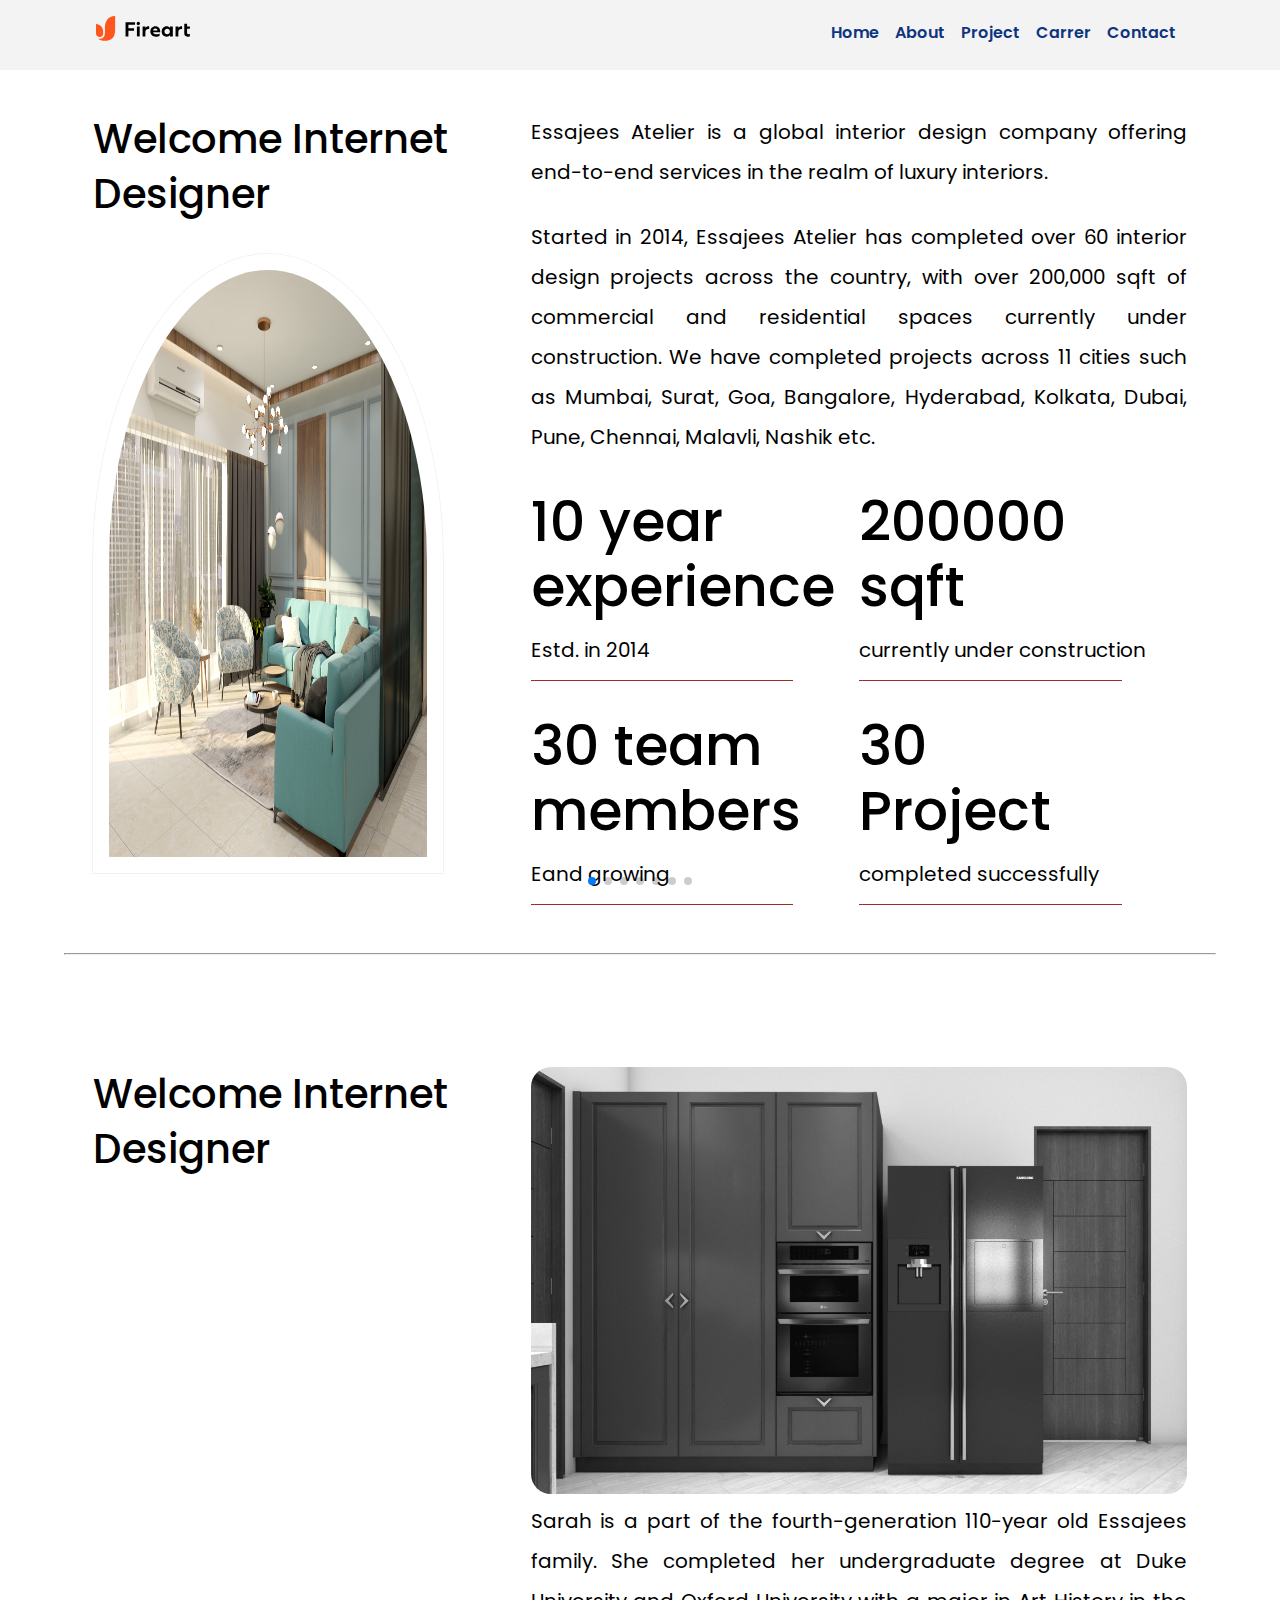
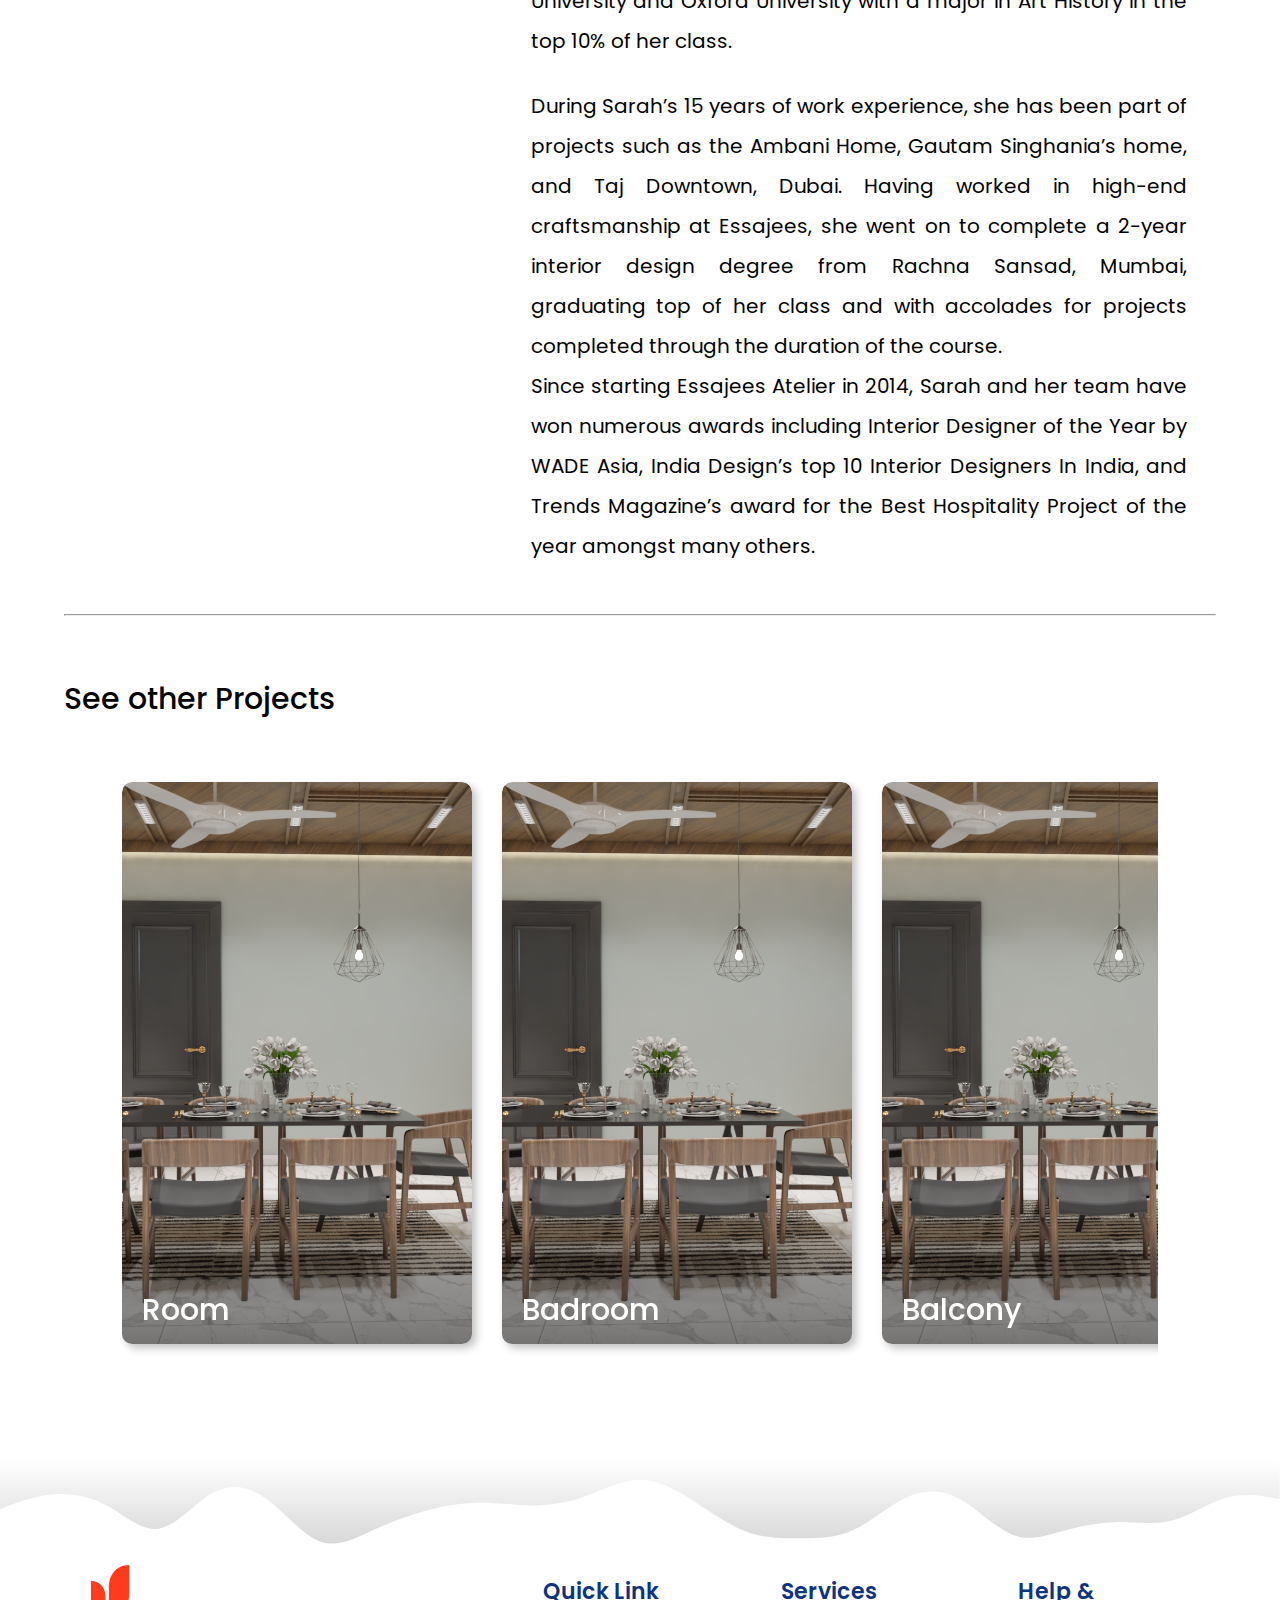
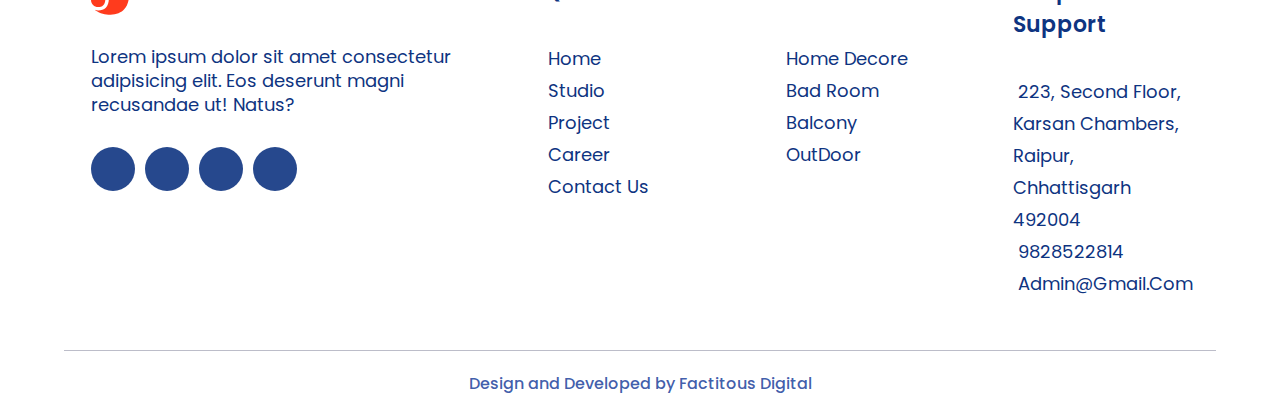
==== commit 301147fa: "Add files via upload" ====
--- a/about.html
+++ b/about.html
@@ -59,7 +59,10 @@
       <!-- -----about is here----  -->
       <div class="container">
         <div class="about_section">
-            <div class="about_left"><h1>Welcome Internet Designer</h1> </div>
+            <div class="about_left">
+              <h1>Welcome Internet Designer</h1> 
+              <img src="image/slider/1.png" alt="">
+            </div>
             <div class="about_right">
                 <p>Essajees Atelier is a global interior design company offering end-to-end services in the realm of luxury interiors.</p> <br>
                 <p>Started in 2014, Essajees Atelier has completed over 60 interior design projects across the country, with over 200,000 sqft of commercial and residential spaces currently under construction. We have completed projects across 11 cities such as Mumbai, Surat, Goa, Bangalore, Hyderabad, Kolkata, Dubai, Pune, Chennai, Malavli, Nashik etc.</p>
--- a/css/style.css
+++ b/css/style.css
@@ -616,7 +616,16 @@
 }
 .about_left{
   width: 40%;
-
+}
+.about_left img{
+  width: 80%;
+  height: 78%;
+  margin: auto;
+  margin-top: 2em;
+  padding: 1em;
+  border-radius: 50% 50% 0% 0%;
+  background-size: cover;
+  box-shadow: rgba(0, 0, 0, 0.05) 0px 0px 0px 1px;
 }
 .about_left h1{
   font-size: 40px;
@@ -839,18 +848,18 @@
   width: 100%;
   border: 0px solid red;
   display: flex;
-  justify-content: space-between;
   margin-bottom: 1em;
   padding-top: 2.5em;
 }
 .contact_form{
-  width: 50%;
-  border: 0px solid green;
+  width: 40%;
+  height: 80%;
+  border-left: 0px solid green;
   margin-top: 3em;
-  padding: 2em;
-  border: 0px solid black;
+  padding: 0em 2em;
+  border-radius: 10px 0px 0px 10px;
+  box-shadow: rgba(9, 30, 66, 0.25) 0px 1px 1px, rgba(9, 30, 66, 0.13) 0px 0px 1px 1px;
   border-radius: 10px;
-  box-shadow: rgba(9, 30, 66, 0.25) 0px 1px 1px, rgba(9, 30, 66, 0.13) 0px 0px 1px 1px;
 }
 .contact_form h1{
   font-weight: 500;
@@ -867,7 +876,26 @@
   width: 50%;
   margin-top: 3em;
   border: 0px solid black;
-  
+  margin-left: 3em;
+}
+.contact_detail_mobile{
+  padding: 2em;
+  border: 0px solid green;
+}
+.contact_mobile_number{
+  font-size: 20px;
+  line-height: 40px
+}
+.contact_mobile_number span{
+  font-size: 20px;
+}
+.contact_detail iframe{
+  width: 100%;
+  margin: auto;
+  border: 1px solid red;
+  margin-top: 2em;
+  border-radius: 10px;
+  box-shadow: rgba(9, 30, 66, 0.25) 0px 4px 8px -2px, rgba(9, 30, 66, 0.08) 0px 0px 0px 1px;
 }
 .contact_detail img{
   width: 100%;
@@ -875,11 +903,12 @@
   border: 0px solid red;
   transform: scale(0.8);
 }
+
 .contact-group .contact_group_style{
   border-radius: 5px;
   border: 1px solid #dfdfdf;
   padding: 0px 16px;
-  margin-top: 1em;
+  margin-top: 0.5em;
   height: 45px;
   margin-bottom: 1.5em;
   width: 100%;
@@ -892,7 +921,7 @@
   border: 0px solid red;
   width: 100%;
   height: 100px;
-  margin-top: 1em;
+  margin-top: 0.5em;
   border: 1px solid #dfdfdf;
 }
 .send_message_contact{
@@ -938,11 +967,7 @@
   border: 0px solid red;
   line-height: 35px;
 }
-.ifrmae_class{
-  padding: 1rem;
-  border: 5px solid white;
-  box-shadow: rgba(0, 0, 0, 0.24) 0px 3px 8px;
-}
+
 /* ------contact css is over now ---  */
 /* ------carrer css is here----  */
 .carrer_job{
@@ -1290,7 +1315,10 @@
       z-index:  999;
     }
     
-    
+    .about_left img{
+      margin-left: 2em;
+      margin-bottom: 1em;
+    }
 
     .mobile-nav-list{
       width: 73%;
@@ -1465,7 +1493,12 @@
     display: none;
   }
 
-  
+  .contact_detail iframe{
+    width: 80%;
+  }
+  .contact_detail_mobile{
+    padding: 0px;
+  }
 
 }
 
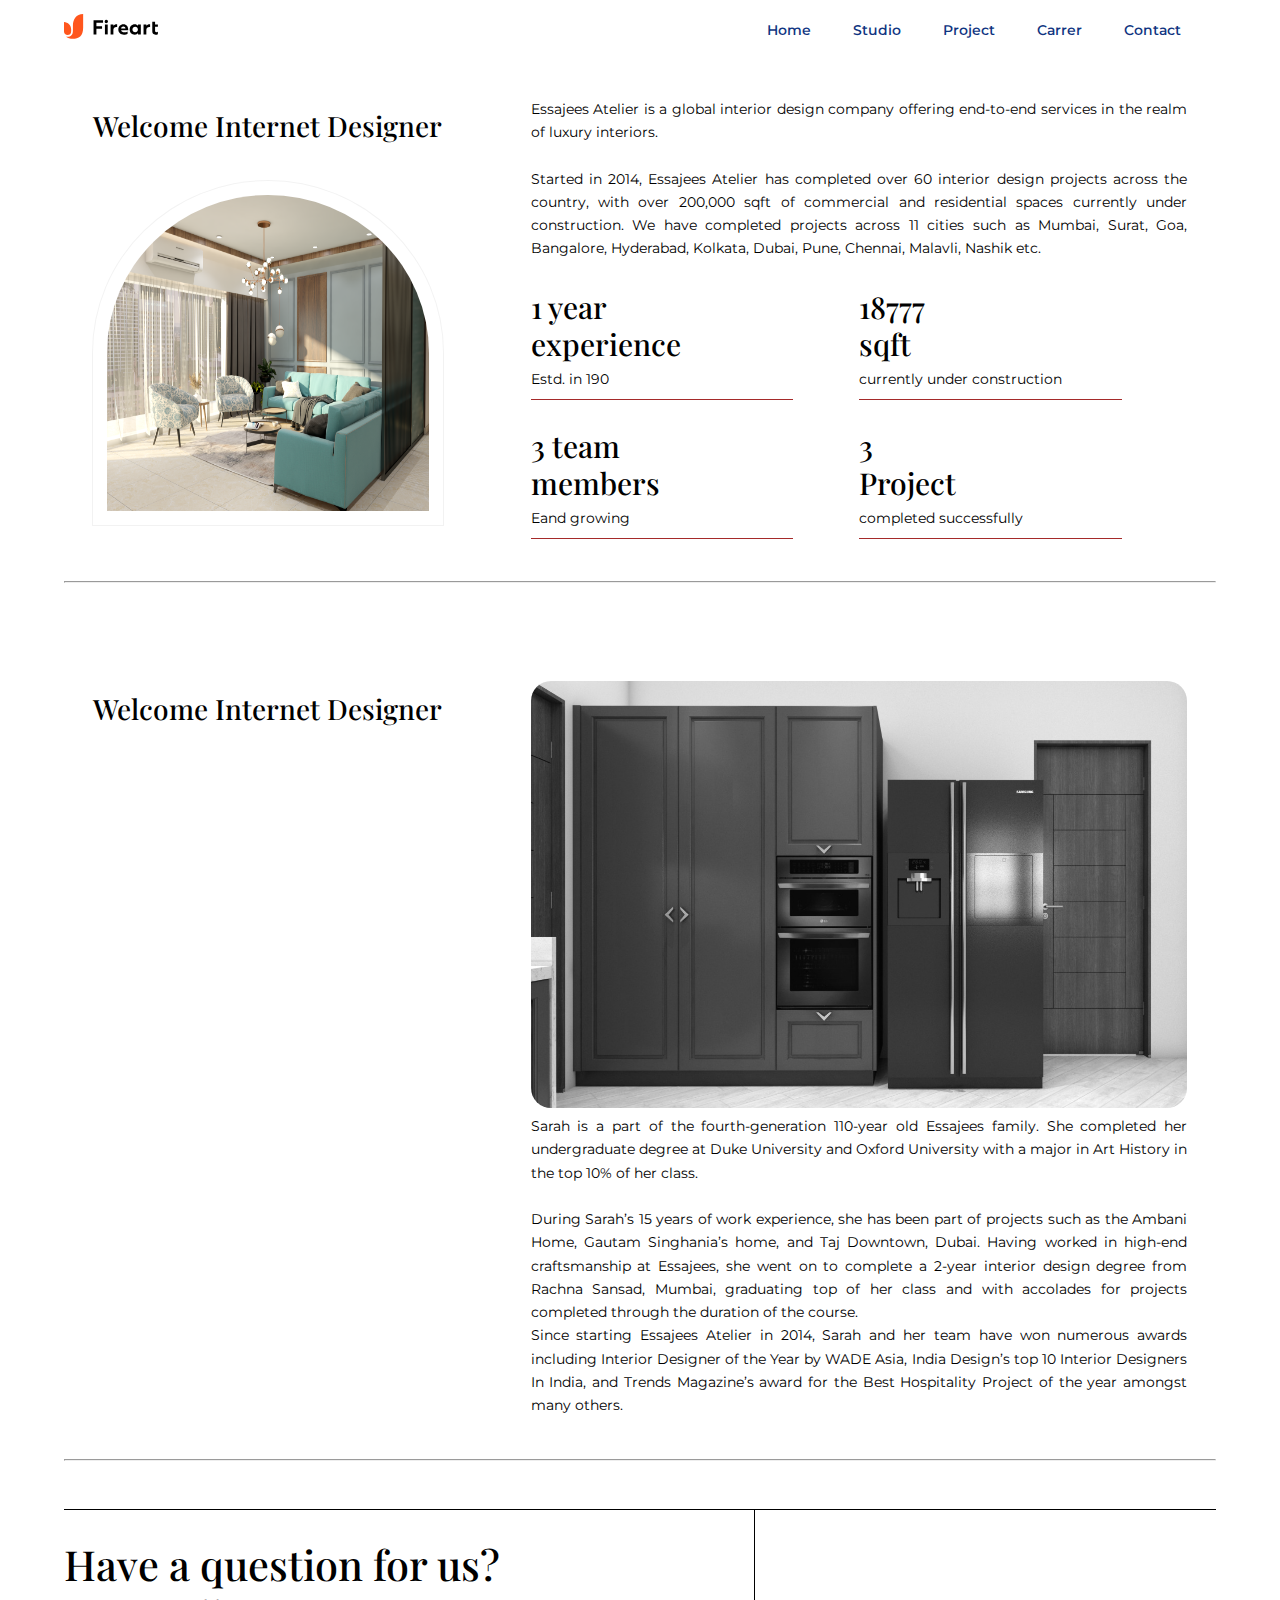
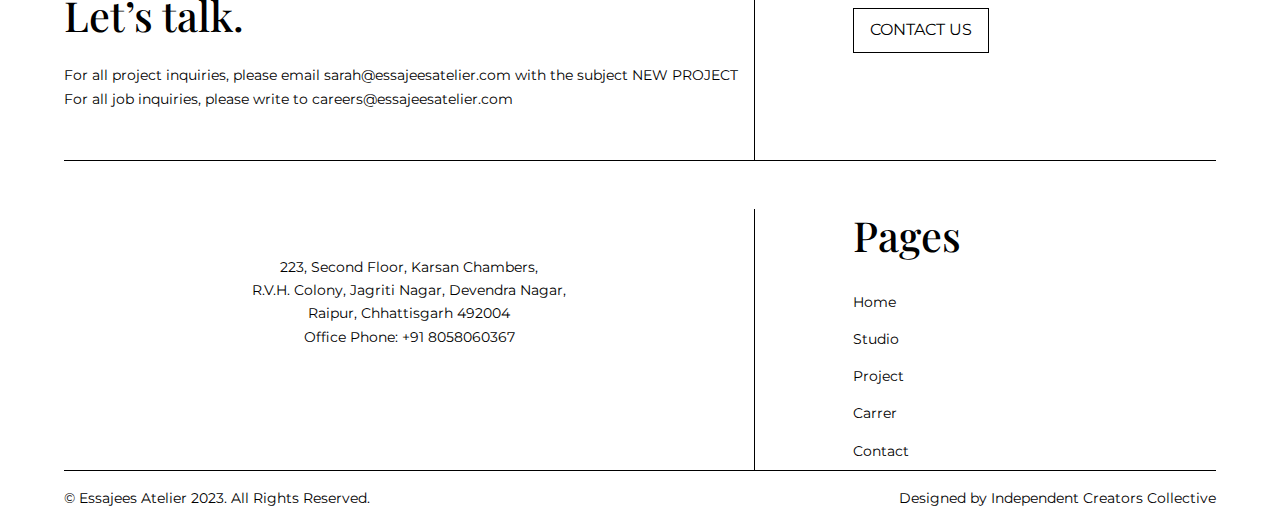
==== commit 3d15ad14: "Add files via upload" ====
--- a/about.html
+++ b/about.html
@@ -1,379 +1,241 @@
 <!DOCTYPE html>
 <html lang="en">
-  <head>
-    <meta charset="UTF-8" />
-    <meta name="viewport" content="width=device-width, initial-scale=1.0" />
+<head>
+    <meta charset="UTF-8">
+    <meta name="viewport" content="width=device-width, initial-scale=1.0">
     <title>Document</title>
-    <link rel="stylesheet" href="css/style.css" />
-    <!-- Font Awesome CDN Link -->
-    <link rel="stylesheet" href="https://cdnjs.cloudflare.com/ajax/libs/font-awesome/6.5.2/css/all.min.css" integrity="sha512-SnH5WK+bZxgPHs44uWIX+LLJAJ9/2PkPKZ5QiAj6Ta86w+fsb2TkcmfRyVX3pBnMFcV7oQPJkl9QevSCWr3W6A==" crossorigin="anonymous" referrerpolicy="no-referrer" />
-    <link rel="stylesheet" href="https://cdn.jsdelivr.net/npm/swiper@11/swiper-bundle.min.css"/>
-  </head>
-  <body>
-    <div class="container-fluid">
-      <header>
+    <link rel="stylesheet" href="css/style.css">
+      <!-- Font Awesome CDN Link -->
+  <link rel="stylesheet" href="https://cdnjs.cloudflare.com/ajax/libs/font-awesome/6.5.2/css/all.min.css"
+  integrity="sha512-SnH5WK+bZxgPHs44uWIX+LLJAJ9/2PkPKZ5QiAj6Ta86w+fsb2TkcmfRyVX3pBnMFcV7oQPJkl9QevSCWr3W6A=="
+  crossorigin="anonymous" referrerpolicy="no-referrer" />
+<link rel="stylesheet" href="https://cdn.jsdelivr.net/npm/swiper@11/swiper-bundle.min.css" />
+</head>
+<body>
+  <div class="container-fluid">
         <!-- ---nav bar -----  -->
         <div class="header_navbar p_relative">
-          <nav class="nav-bar">
-            <div class="main_nav">
-              <div class="header_logo">
-                <img
-                  src="image/navbar/desktop_logo.svg"
-                  alt="fireart logo"
-                  loading="lazy"
-                  class="desktop_logo"
-                />
+            <nav class="nav-bar">
+              <div class="main_nav">
+                <div class="header_logo">
+                  <a href="index.html"><img src="image/navbar/desktop_logo.svg" alt="fireart logo" loading="lazy"
+                      class="desktop_logo" /></a>
+                </div>
+                <div class="menus">
+                  <ul class="nav-list">
+                    <li><a href="index.html">Home</a></li>
+                    <li><a href="about.html">Studio</a></li>
+                    <li><a href="project.html">Project</a></li>
+                    <li><a href="carrer.html">Carrer</a></li>
+                    <li><a href="contact.html">Contact</a></li>
+                  </ul>
+    
+                </div>
+                <!-- ----mobile menu code ---  -->
+                <div class="mobile-menu">
+                  <ul class="mobile-nav-list">
+                    <!-- <li><a href="index.html">Home <p class="spna_class">></p> </a></li> -->
+                    <li>
+                        <a href="index.html">
+                            <div ><i class="fa-solid fa-house-chimney"></i> &nbsp; Home</div>
+                            <div><i class="fa-solid fa-chevron-right"></i></div>
+                        </a>
+                    </li>
+                    <li>
+                        <a href="about.html">
+                            <div><i class="fa-brands fa-studiovinari"></i></i> &nbsp; Studio</div>
+                            <div><i class="fa-solid fa-chevron-right"></i></div>
+                        </a>
+                    </li>
+                    <li>
+                        <a href="project.html">
+                            <div><i class="fa-solid fa-calendar-plus"></i> &nbsp; Project</div>
+                            <div><i class="fa-solid fa-chevron-right"></i></div>
+                        </a>
+                    </li>
+                    <li>
+                        <a href="carrer.html">
+                            <div> <i class="fa-solid fa-person-running"></i> &nbsp; Carrer</div>
+                            <div><i class="fa-solid fa-chevron-right"></i></div>
+                        </a>
+                    </li>
+                    <li>
+                        <a href="contact.html">
+                            <div><i class="fa-solid fa-phone-volume"></i> &nbsp; Contact Us</div>
+                            <div><i class="fa-solid fa-chevron-right"></i></div>
+                        </a>
+                    </li>
+                    
+                  </ul>
+                </div>
               </div>
-              <div class="menus">
-                <ul class="nav-list">
-                  <li><a href="index.html">Home</a></li>
-                  <li><a href="about.html">About</a></li>
-                  <li><a href="project.html">Project</a></li>
-                  <li><a href="carrer.html">Carrer</a></li>
-                  <li><a href="contact.html">Contact</a></li>
-                </ul>
-                
+              <!-- ---mobile menu code over ---  -->
+              <div class="header_burger">
+                <img src="image/navbar/burger.svg" alt="" class="burger_img" />
+                <a href="index.html"></a>
               </div>
-              <!-- ----mobile menu code ---  -->
-              <div class="mobile-menu">
-                <ul class="mobile-nav-list">
-                  <li><a href="index.html">Home</a></li>
-                  <li><a href="about.html">About</a></li>
-                  <li><a href="project.html">Project</a></li>
-                  <li><a href="carrer.html">carrer</a></li>
-                  <li><a href="contact.html">contact </a></li>
-                  <li class="header_hirebutton"><a href="proejctLink.html">Hire us </a></li>
-                </ul>
-              </div>
-            </div>
-            <!-- ---mobile menu code over ---  -->
-            <div class="header_burger">
-              <img src="image/navbar/burger.svg" alt="" class="burger_img" />
-            </div>
-          </nav>
-        </div>
-        <!-- --nav bar is over now---  -->
-
-      </header>
-
-      <!-- -----about is here----  -->
-      <div class="container">
-        <div class="about_section">
-            <div class="about_left">
-              <h1>Welcome Internet Designer</h1> 
-              <img src="image/slider/1.png" alt="">
-            </div>
-            <div class="about_right">
-                <p>Essajees Atelier is a global interior design company offering end-to-end services in the realm of luxury interiors.</p> <br>
-                <p>Started in 2014, Essajees Atelier has completed over 60 interior design projects across the country, with over 200,000 sqft of commercial and residential spaces currently under construction. We have completed projects across 11 cities such as Mumbai, Surat, Goa, Bangalore, Hyderabad, Kolkata, Dubai, Pune, Chennai, Malavli, Nashik etc.</p>
-                <div class="experience_section">
-                    <div class="experiencce">
-                        <h3><span class="count">10</span> year <br> experience</h3>
-                        <p>Estd. in <span class="count">2014</span></p>
-                        <div class="experiencce_border"></div>
+            </nav>
+          </div>
+          <!-- --nav bar is over now---  -->
+  </div> 
+
+  <!-- ------about content is here ---  -->
+
+  <div class="container">
+    <div class="about_section">
+        <div class="about_left">
+          <h1>Welcome Internet Designer</h1> 
+          <img src="image/slider/1.png" alt="">
+        </div>
+        <div class="about_right">
+            <p>Essajees Atelier is a global interior design company offering end-to-end services in the realm of luxury interiors.</p> <br>
+            <p>Started in 2014, Essajees Atelier has completed over 60 interior design projects across the country, with over 200,000 sqft of commercial and residential spaces currently under construction. We have completed projects across 11 cities such as Mumbai, Surat, Goa, Bangalore, Hyderabad, Kolkata, Dubai, Pune, Chennai, Malavli, Nashik etc.</p>
+            <div class="experience_section">
+                <div class="experiencce">
+                    <h3><span class="count">10</span> year <br> experience</h3>
+                    <p>Estd. in <span class="count">2014</span></p>
+                    <div class="experiencce_border"></div>
+                </div>
+                <div class="experiencce">
+                    <h3><span class="count">200000</span> <br> sqft</h3>
+                    <p>currently under construction
+                    </p>
+                    <div class="experiencce_border"></div>
+                </div>
+            </div>
+            <div class="experience_section">
+                <div class="experiencce">
+                    <h3><span class="count">30</span>  team <br>members</h3>
+                    <p>Eand growing</p>
+                    <div class="experiencce_border"></div>
+                </div>
+                <div class="experiencce">
+                    <h3><span span class="count">30</span> <br>Project</h3>
+                    <p>completed successfully</p>
+                    <div class="experiencce_border"></div>
+                </div>
+            </div>
+        </div>
+        
+    </div>
+    <hr>
+    <div class="about_section">
+        <div class="about_left"><h1>Welcome Internet Designer</h1> </div>
+        <div class="about_right">
+            <div><img src="image/slider/1.jpeg" alt=""></div>
+            <p>Sarah is a part of the fourth-generation 110-year old Essajees family. She completed her undergraduate degree at Duke University and Oxford University with a major in Art History in the top 10% of her class.</p> <br>
+            <p>During Sarah’s 15 years of work experience, she has been part of projects such as the Ambani Home, Gautam Singhania’s home, and Taj Downtown, Dubai. Having worked in high-end craftsmanship at Essajees, she went on to complete a 2-year interior design degree from Rachna Sansad, Mumbai, graduating top of her class and with accolades for projects completed through the duration of the course.</p>
+            <p>Since starting Essajees Atelier in 2014, Sarah and her team have won numerous awards including Interior Designer of the Year by WADE Asia, India Design’s top 10 Interior Designers In India, and Trends Magazine’s award for the Best Hospitality Project of the year amongst many others.</p>
+            
+        </div>
+        
+    </div>
+    <hr>
+  </div>
+
+  <!-- ----about content is over now ---  -->
+
+
+  <!-- ---footer section is here ----  -->
+
+  <footer>
+    <div class="container-fluid">
+        <div class="container">
+            <div class="main_flex">
+                <div class="footer_left">
+                    <h2>Have a question for us?
+                        <br>Let’s talk.</h2>
+                        <p class="mt-4">For all project inquiries, please email sarah@essajeesatelier.com with the subject NEW PROJECT
+                            <br>For all job inquiries, please write to careers@essajeesatelier.com</p>
+                </div>
+                <div class="footer_right">
+                    <div class="footer_top">
+                        <a href="" class="btn"><span>CONTACT US</span></a>
                     </div>
-                    <div class="experiencce">
-                        <h3><span span class="count">200000</span> <br> sqft</h3>
-                        <p>currently under construction
-                        </p>
-                        <div class="experiencce_border"></div>
+                </div>
+            </div>
+            <div class="main_flex mt-5">
+                <div class="footer_second_left">
+                    <div class="footer_img mb-4"><img src="https://essajeesatelier.com/wp-content/uploads/2023/04/Essajee-Atelier-footer-logo-desktop1.png" alt=""></div>
+                    <p>223, Second Floor, Karsan Chambers, <br> R.V.H. Colony, Jagriti Nagar, Devendra Nagar,<br> Raipur, Chhattisgarh 492004 <br>Office Phone: +91 8058060367</p>
+                    <div class="footer_icon mb-5">
+                        <div class="footer_icon_img"><i class="fa-brands fa-instagram"></i></div>
+                        <div class="footer_icon_img"><i class="fa-brands fa-linkedin-in"></i></div>
+                        <div class="footer_icon_img"><i class="fa-regular fa-envelope"></i></div>
                     </div>
-                </div>
-                <div class="experience_section">
-                    <div class="experiencce">
-                        <h3><span class="count">30</span>  team <br>members</h3>
-                        <p>Eand growing</p>
-                        <div class="experiencce_border"></div>
+
+                </div>
+                <div class="footer_second_right ">
+                    <div class="footer_down_right">
+                        <h2>Pages</h2>
+                        <ul class="mt-4">
+                            <li><a href="index.html">Home</a></li>
+                            <li><a href="about.html">Studio</a></li>
+                            <li><a href="project.html">Project</a></li>
+                            <li><a href="carrer.html">Carrer</a></li>
+                            <li><a href="contact.html">Contact</a></li>
+                        </ul>
+                        <div class="footer_icon1 mt-3 mb-3">
+                            <div class="footer_icon_img"><i class="fa-brands fa-instagram"></i></div>
+                            <div class="footer_icon_img"><i class="fa-brands fa-linkedin-in"></i></div>
+                            <div class="footer_icon_img"><i class="fa-regular fa-envelope"></i></div>
+                        </div>
                     </div>
-                    <div class="experiencce">
-                        <h3><span span class="count">30</span> <br>Project</h3>
-                        <p>completed successfully</p>
-                        <div class="experiencce_border"></div>
-                    </div>
-                </div>
-            </div>
-            
-        </div>
-        <hr>
-        <div class="about_section">
-            <div class="about_left"><h1>Welcome Internet Designer</h1> </div>
-            <div class="about_right">
-                <div><img src="image/slider/1.jpeg" alt=""></div>
-                <p>Sarah is a part of the fourth-generation 110-year old Essajees family. She completed her undergraduate degree at Duke University and Oxford University with a major in Art History in the top 10% of her class.</p> <br>
-                <p>During Sarah’s 15 years of work experience, she has been part of projects such as the Ambani Home, Gautam Singhania’s home, and Taj Downtown, Dubai. Having worked in high-end craftsmanship at Essajees, she went on to complete a 2-year interior design degree from Rachna Sansad, Mumbai, graduating top of her class and with accolades for projects completed through the duration of the course.</p>
-                <p>Since starting Essajees Atelier in 2014, Sarah and her team have won numerous awards including Interior Designer of the Year by WADE Asia, India Design’s top 10 Interior Designers In India, and Trends Magazine’s award for the Best Hospitality Project of the year amongst many others.</p>
-                
-            </div>
-            
-        </div>
-        <hr>
-      </div>
-      <!-- --about is closed here---  -->
-
-      <!-- -----section is here---  -->
-      <div class="container kapil">
-        <div class="swiper_slider">
-          <h2 class="see_project">See other Projects</h2>
-          <!-- ----swiper code is here ---  -->
-          <div class="swiper_project">
-            <div class="swiper-container">
-              <div class="swiper-wrapper">
-                <div class=" swiper-slide card">
-                  <img class="card__background" src="image/slider/2.png"
-                    alt="Photo of Cartagena's cathedral at the background and some colonial style houses" width="1920"
-                    height="2193" />
-                  <div class="card__content | flow">
-                    <div class="card__content--container | flow">
-                      <h2 class="card__title">Room</h2>
-                      <p class="card__description">
-                        Lorem ipsum dolor sit amet, consectetur adipisicing elit. Rerum in
-                        labore laudantium deserunt fugiat numquam.
-                      </p>
-                    </div>
-                    <button class="card__button">Read more</button>
-                  </div>
-                </div>
-                <div class=" swiper-slide card">
-                  <img class="card__background" src="image/slider/2.png"
-                    alt="Photo of Cartagena's cathedral at the background and some colonial style houses" width="1920"
-                    height="2193" />
-                  <div class="card__content | flow">
-                    <div class="card__content--container | flow">
-                      <h2 class="card__title">Badroom</h2>
-                      <p class="card__description">
-                        Lorem ipsum dolor sit amet, consectetur adipisicing elit. Rerum in
-                        labore laudantium deserunt fugiat numquam.
-                      </p>
-                    </div>
-                    <button class="card__button">Read more</button>
-                  </div>
-                </div>
-                <div class=" swiper-slide card">
-                  <img class="card__background" src="image/slider/2.png"
-                    alt="Photo of Cartagena's cathedral at the background and some colonial style houses" width="1920"
-                    height="2193" />
-                  <div class="card__content | flow">
-                    <div class="card__content--container | flow">
-                      <h2 class="card__title">Balcony</h2>
-                      <p class="card__description">
-                        Lorem ipsum dolor sit amet, consectetur adipisicing elit. Rerum in
-                        labore laudantium deserunt fugiat numquam.
-                      </p>
-                    </div>
-                    <button class="card__button">Read more</button>
-                  </div>
-                </div>
-                <div class=" swiper-slide card">
-                  <img class="card__background" src="image/slider/2.png"
-                    alt="Photo of Cartagena's cathedral at the background and some colonial style houses" width="1920"
-                    height="2193" />
-                  <div class="card__content | flow">
-                    <div class="card__content--container | flow">
-                      <h2 class="card__title">Rest Room</h2>
-                      <p class="card__description">
-                        Lorem ipsum dolor sit amet, consectetur adipisicing elit. Rerum in
-                        labore laudantium deserunt fugiat numquam.
-                      </p>
-                    </div>
-                    <button class="card__button">Read more</button>
-                  </div>
-                </div>
-                <div class=" swiper-slide card">
-                  <img class="card__background" src="image/slider/2.png"
-                    alt="Photo of Cartagena's cathedral at the background and some colonial style houses" width="1920"
-                    height="2193" />
-                  <div class="card__content | flow">
-                    <div class="card__content--container | flow">
-                      <h2 class="card__title">Decoration</h2>
-                      <p class="card__description">
-                        Lorem ipsum dolor sit amet, consectetur adipisicing elit. Rerum in
-                        labore laudantium deserunt fugiat numquam.
-                      </p>
-                    </div>
-                    <button class="card__button">Read more</button>
-                  </div>
-                </div>
-                <div class=" swiper-slide card">
-                  <img class="card__background" src="image/slider/2.png"
-                    alt="Photo of Cartagena's cathedral at the background and some colonial style houses" width="1920"
-                    height="2193" />
-                  <div class="card__content | flow">
-                    <div class="card__content--container | flow">
-                      <h2 class="card__title">OutDoor</h2>
-                      <p class="card__description">
-                        Lorem ipsum dolor sit amet, consectetur adipisicing elit. Rerum in
-                        labore laudantium deserunt fugiat numquam.
-                      </p>
-                    </div>
-                    <button class="card__button">Read more</button>
-                  </div>
-                </div>
-                <div class=" swiper-slide card">
-                  <img class="card__background" src="image/slider/2.png"
-                    alt="Photo of Cartagena's cathedral at the background and some colonial style houses" width="1920"
-                    height="2193" />
-                  <div class="card__content | flow">
-                    <div class="card__content--container | flow">
-                      <h2 class="card__title">Design</h2>
-                      <p class="card__description">
-                        Lorem ipsum dolor sit amet, consectetur adipisicing elit. Rerum in
-                        labore laudantium deserunt fugiat numquam.
-                      </p>
-                    </div>
-                    <button class="card__button">Read more</button>
-                  </div>
-                </div>
-              </div>
-              <div class="swiper-pagination"></div>
-            </div>
-          </div>
-        </div>
-
-      </div>
-      <!-- -----section is over here----  -->
-
-      <!-- ---footer is start here---  -->
-      <footer>
-        <svg id="wave" style="transform:rotate(180deg); transition: 0.3s" viewBox="0 0 1440 110" version="1.1" xmlns="http://www.w3.org/2000/svg"><defs><linearGradient id="sw-gradient-0" x1="0" x2="0" y1="1" y2="0"><stop stop-color="rgba(255, 255, 255, 1)" offset="0%"></stop><stop stop-color="rgba(216.665, 216.493, 216.114, 1)" offset="100%"></stop></linearGradient></defs><path style="transform:translate(0, 0px); opacity:1" fill="url(#sw-gradient-0)" d="M0,66L10,67.8C20,70,40,73,60,67.8C80,62,100,48,120,42.2C140,37,160,40,180,40.3C200,40,220,37,240,31.2C260,26,280,18,300,25.7C320,33,340,55,360,66C380,77,400,77,420,67.8C440,59,460,40,480,31.2C500,22,520,22,540,22C560,22,580,22,600,29.3C620,37,640,51,660,64.2C680,77,700,88,720,88C740,88,760,77,780,69.7C800,62,820,59,840,58.7C860,59,880,62,900,62.3C920,62,940,59,960,53.2C980,48,1000,40,1020,31.2C1040,22,1060,11,1080,18.3C1100,26,1120,51,1140,66C1160,81,1180,84,1200,73.3C1220,62,1240,37,1260,33C1280,29,1300,48,1320,58.7C1340,70,1360,73,1380,71.5C1400,70,1420,62,1430,58.7L1440,55L1440,110L1430,110C1420,110,1400,110,1380,110C1360,110,1340,110,1320,110C1300,110,1280,110,1260,110C1240,110,1220,110,1200,110C1180,110,1160,110,1140,110C1120,110,1100,110,1080,110C1060,110,1040,110,1020,110C1000,110,980,110,960,110C940,110,920,110,900,110C880,110,860,110,840,110C820,110,800,110,780,110C760,110,740,110,720,110C700,110,680,110,660,110C640,110,620,110,600,110C580,110,560,110,540,110C520,110,500,110,480,110C460,110,440,110,420,110C400,110,380,110,360,110C340,110,320,110,300,110C280,110,260,110,240,110C220,110,200,110,180,110C160,110,140,110,120,110C100,110,80,110,60,110C40,110,20,110,10,110L0,110Z"></path></svg>
-        <div class="container">
-          <div class="wrapper">
-            <div class="footer-widget">
-              <a href="#">
-                <img src="image/footer/logo.svg" class="logo" />
-              </a>
-              <p class="desc">
-                Lorem ipsum dolor sit amet consectetur adipisicing elit. Eos
-                deserunt magni recusandae ut! Natus?
-              </p>
-              <ul class="socials">
-                <li>
-                  <a href="#">
-                    <i class="fab fa-facebook-f"></i>
-                  </a>
-                </li>
-                <li>
-                  <a href="#">
-                    <i class="fab fa-twitter"></i>
-                  </a>
-                </li>
-                <li>
-                  <a href="#">
-                    <i class="fab fa-instagram"></i>
-                  </a>
-                </li>
-                <li>
-                  <a href="#">
-                    <i class="fab fa-linkedin-in"></i>
-                  </a>
-                </li>
-              </ul>
-            </div>
-            <div class="footer-widget">
-              <h6><i class="fa-solid fa-arrow-up-right-from-square"></i> &nbsp;Quick Link</h6>
-              <ul class="links">
-                <li><a href="#"> <i class="fa-solid fa-house-crack"></i> &nbsp; Home</a></li>
-                <li><a href="#"><i class="fa-brands fa-studiovinari"></i> &nbsp; Studio</a></li>
-                <li><a href="#"><i class="fa-solid fa-list-check"></i> &nbsp; Project</a></li>
-                <li><a href="#"><i class="fa-solid fa-arrow-trend-up"></i> &nbsp; Career</a></li>
-                <li><a href="#"><i class="fa-regular fa-address-book"></i> &nbsp; Contact Us</a></li>
-              </ul>
-            </div>
-            <div class="footer-widget">
-              <h6><i class="fa-solid fa-sliders"></i> &nbsp;Services</h6>
-              <ul class="links">
-                <li><a href="#"><i class="fa-solid fa-campground"></i> &nbsp; Home Decore</a></li>
-                <li><a href="#"><i class="fa-solid fa-person-booth"></i> &nbsp; Bad Room</a></li>
-                <li><a href="#"><i class="fa-solid fa-person-shelter"></i> &nbsp; Balcony</a></li>
-                <li><a href="#"><i class="fa-solid fa-cloud-sun"></i>&nbsp; OutDoor</a></li>
-              </ul>
-            </div>
-            <div class="footer-widget">
-              <h6><i class="fa-solid fa-circle-question"></i> &nbsp;Help &amp; Support</h6>
-              <ul class="links">
-                <!-- <li><i class="fa-regular fa-address-book"></i> &nbsp;<a href="">Address</a></li> -->
-                <li><a href=""><i class="fa-regular fa-address-book"></i>  &nbsp;223, Second Floor, Karsan Chambers,<br> Raipur, Chhattisgarh 492004</a></li>
-                <!-- <li><i class="fa-regular fa-address-book"></i> &nbsp;<a href="">Mobile Number</a></li> -->
-                <li><a href=""><i class="fa-regular fa-address-book"></i>  &nbsp;9828522814</a></li>
-                <!-- <li><i class="fa-regular fa-envelope"></i> &nbsp;<a href="">Email Id :</a> </li> -->
-                <li><a href="mailto:admin@gmail.com"> <i class="fa-regular fa-envelope"></i> &nbsp;admin@gmail.com</a></li>
-                
-            </ul>
-            
-            </div>
-          </div>
-          <div class="copyright-wrapper">
-            <p>
-              Design and Developed by
-              <a href="#" target="blank">Factitous Digital</a>
-            </p>
-          </div>
-        </div>
-      </footer>
-      <!-- --footer is over here--  -->
-      
+                </div>
+            </div>
+            <div class="footer_author_content mt-3">
+                <div><p>© Essajees Atelier 2023. All Rights Reserved.</p></div>
+                <div><p>Designed by Independent Creators Collective</p></div>
+            </div>
+        </div>
     </div>
-
-
-    <script src="js/script.js"></script>
-    <!-- ------swiper slider cdn ----  -->
-    <script src="https://cdn.jsdelivr.net/npm/swiper@11/swiper-bundle.min.js"></script>
-    <script>
-      // Initialize Swiper
-      var swiper = new Swiper('.swiper', {
+  </footer>
+
+  <!-- ----footer section is over now------  -->
+    
+  <script src="js/script.js"></script>
+  <!-- ------swiper slider cdn ----  -->
+  <script src="https://cdn.jsdelivr.net/npm/swiper@11/swiper-bundle.min.js"></script>
+  <script>
+    document.addEventListener("DOMContentLoaded", function () {
+      // Initialize Swiper here
+      var swiper = new Swiper('.swiper-container', {
         slidesPerView: 3,
-      spaceBetween: 30,
-      freeMode: true,
-      loop: true,
-      autoplay: {
-        delay: 3000, // milliseconds
-        disableOnInteraction: false, // keep autoplaying even when user interacts
-      },
-      pagination: {
-        el: '.swiper-pagination',
-        clickable: true,
-      },
-      breakpoints: {
-    // When window width is <= 768px (mobile)
-    0: {
-      slidesPerView: 'auto',
-    },
-    // When window width is > 768px (desktop)
-    1024: {
-      slidesPerView: 3, // Adjust the value for desktop as needed
-    },
-  },
-      
+        spaceBetween: 30,
+        freeMode: true,
+        loop: true,
+         autoplay: {
+           delay: 3000, // milliseconds
+           disableOnInteraction: false, // keep autoplaying even when user interacts
+         },
+        
+        breakpoints: {
+          // When window width is <= 768px (mobile)
+          0: {
+            slidesPerView: 'auto',
+          },
+          // When window width is > 768px (desktop)
+          1024: {
+            slidesPerView: 'auto', // Adjust the value for desktop as needed
+          },
+        },
+      });
     });
-    </script>
-    <script src="https://code.jquery.com/jquery-3.6.0.min.js"></script>
-    <script>
-      document.addEventListener("DOMContentLoaded", function () {
-        // Initialize Swiper here
-        var swiper = new Swiper('.swiper-container', {
-          slidesPerView: 3,
-          spaceBetween: 30,
-          freeMode: true,
-          loop: true,
-          autoplay: {
-            delay: 3000, // milliseconds
-            disableOnInteraction: false, // keep autoplaying even when user interacts
-          },
-          pagination: {
-            el: '.swiper-pagination',
-            clickable: true,
-          },
-          breakpoints: {
-            // When window width is <= 768px (mobile)
-            0: {
-              slidesPerView: 'auto',
-            },
-            // When window width is > 768px (desktop)
-            1024: {
-              slidesPerView: 'auto', // Adjust the value for desktop as needed
-            },
-          },
+  </script>
+   <!-- jQuery CDN Link -->
+   <script src="https://ajax.googleapis.com/ajax/libs/jquery/3.6.3/jquery.min.js"></script>
+   <script>
+    $('.count').each(function () {
+        $(this).prop('Counter',0).animate({
+            Counter: $(this).text()
+        }, {
+            duration: 4000,
+            easing: 'swing',
+            step: function (now) {
+                $(this).text(Math.ceil(now));
+            }
         });
-      });
-    </script>
-  </body>
-</html>
+    });
+</script>
+</body>
+</html>--- a/css/style.css
+++ b/css/style.css
@@ -1,46 +1,245 @@
-@import url("https://fonts.googleapis.com/css2?family=Poppins:ital,wght@0,100;0,200;0,300;0,400;0,500;0,600;0,700;0,800;0,900;1,100;1,200;1,300;1,400;1,500;1,600;1,700;1,800;1,900&display=swap");
+@import url('https://fonts.googleapis.com/css2?family=Playfair+Display:ital,wght@0,400..900;1,400..900&display=swap');
+
+@import url('https://fonts.googleapis.com/css2?family=Montserrat:ital,wght@0,100..900;1,100..900&family=Playfair+Display:ital,wght@0,400..900;1,400..900&display=swap');
 
 * {
   margin: 0;
   padding: 0;
   box-sizing: border-box;
 }
-
 :root {
-  --primary-color: #f3f3f3;
+  --primary-color: #ffffff;
   --button-color: #ff561d;
-  --secondary-color: #000000;
+  --black-color: #000000;
   --ternory-color: #ffffff;
 }
 
-body {
+body{
   margin: 0;
   padding: 0;
   box-sizing: border-box;
-  font-family: Poppins;
-}
-
-ul li {
+  font-family: Montserrat;
+  font-weight: 400;
+  letter-spacing: 0em;
+  line-height: 1.66;
+  font-size: 14px;
+}
+h1, h2, h3, h4, h5, h6, .h1, .h2, .h3, .h4, .h5, .h6, th {
+  font-family: Playfair Display;
+  font-weight: 500;
+  letter-spacing: 0em;
+  line-height: 1.23;
+}
+ol, ul {
   list-style: none;
 }
-
 a {
   text-decoration: none;
-  color: var(--secondary-color);
-}
-
-p,
-h1,
-h2,
-h3,
-h4,
-h5,
-h6 {
-  overflow-wrap: break-word;
+  color: var(--black-color);
+}
+/* Margin top */
+.mt-1 {
+  margin-top: 0.25rem;
+}
+
+.mt-2 {
+  margin-top: 0.5rem;
+}
+
+.mt-3 {
+  margin-top: 1rem;
+}
+
+.mt-4 {
+  margin-top: 1.5rem;
+}
+
+.mt-5 {
+  margin-top: 3rem;
+}
+
+/* Margin right */
+.mr-1 {
+  margin-right: 0.25rem;
+}
+
+.mr-2 {
+  margin-right: 0.5rem;
+}
+
+.mr-3 {
+  margin-right: 1rem;
+}
+
+.mr-4 {
+  margin-right: 1.5rem;
+}
+
+.mr-5 {
+  margin-right: 3rem;
+}
+
+/* Margin bottom */
+.mb-1 {
+  margin-bottom: 0.25rem;
+}
+
+.mb-2 {
+  margin-bottom: 0.5rem;
+}
+
+.mb-3 {
+  margin-bottom: 1rem;
+}
+
+.mb-4 {
+  margin-bottom: 1.5rem;
+}
+
+.mb-5 {
+  margin-bottom: 3rem;
+}
+
+/* Margin left */
+.ml-1 {
+  margin-left: 0.25rem;
+}
+
+.ml-2 {
+  margin-left: 0.5rem;
+}
+
+.ml-3 {
+  margin-left: 1rem;
+}
+
+.ml-4 {
+  margin-left: 1.5rem;
+}
+
+.ml-5 {
+  margin-left: 3rem;
+}
+
+/* Padding top */
+.pt-1 {
+  padding-top: 0.25rem;
+}
+
+.pt-2 {
+  padding-top: 0.5rem;
+}
+
+.pt-3 {
+  padding-top: 1rem;
+}
+
+.pt-4 {
+  padding-top: 1.5rem;
+}
+
+.pt-5 {
+  padding-top: 3rem;
+}
+
+/* Padding right */
+.pr-1 {
+  padding-right: 0.25rem;
+}
+
+.pr-2 {
+  padding-right: 0.5rem;
+}
+
+.pr-3 {
+  padding-right: 1rem;
+}
+
+.pr-4 {
+  padding-right: 1.5rem;
+}
+
+.pr-5 {
+  padding-right: 3rem;
+}
+
+/* Padding bottom */
+.pb-1 {
+  padding-bottom: 0.25rem;
+}
+
+.pb-2 {
+  padding-bottom: 0.5rem;
+}
+
+.pb-3 {
+  padding-bottom: 1rem;
+}
+
+.pb-4 {
+  padding-bottom: 1.5rem;
+}
+
+.pb-5 {
+  padding-bottom: 3rem;
+}
+
+/* Padding left */
+.pl-1 {
+  padding-left: 0.25rem;
+}
+
+.pl-2 {
+  padding-left: 0.5rem;
+}
+
+.pl-3 {
+  padding-left: 1rem;
+}
+
+.pl-4 {
+  padding-left: 1.5rem;
+}
+
+.pl-5 {
+  padding-left: 3rem;
+}
+/* Text alignment */
+.text-left {
+  text-align: left;
 }
 
 .text-center {
   text-align: center;
+}
+
+.text-right {
+  text-align: right;
+}
+
+/* Font weight */
+.font-bold {
+  font-weight: bold;
+}
+
+.font-light {
+  font-weight: lighter;
+}
+
+.btn {
+  display: inline-block;
+  padding: 0.5rem 1rem;
+  font-size: 1rem;
+  border: none;
+  cursor: pointer;
+  text-decoration: none;
+  transition: background-color 0.3s ease;
+  border: 1px solid black;
+}
+.btn:hover{
+  background-color: var(--button-color);
+  color: var(--primary-color);
+  border: 1px solid var(--button-color);
 }
 .container-fluid {
   width: 100%;
@@ -52,92 +251,93 @@
 .p_relative{
     position: relative;
 }
+h2, .h2 {
+  font-size: calc(28px + (40 - 28) * ((100vw - 554px) / 646));
+}
+
+p{
+  margin-bottom: 1.5em;
+}
+
 
 /* ----nav bar css is here----  */
 .header_navbar{
-    width: 100%;
-    background-color: var(--primary-color);
-    border: 0px solid red;
-    position: fixed;
-    z-index: 999;
-    height: 70px;
+  width: 100%;
+  background-color: var(--primary-color);
+  border: 0px solid red;
+  position: fixed;
+  top: 0px;
+  z-index: 999;
+  height: 70px;
 }
 nav{
-    position: fixed;
-    top: 0;
-    left: 0;
-    width: 100%;
-    border: 1px solid red;
-    padding: 0px 2em;
-    z-index: 9; /* Adjust z-index as needed */
-    background-color: var(--primary-color);
-    
-  }
+  /* position: fixed;
+  top: 0;
+  left: 0; */
+  width: 100%;
+  border: px solid red;
+  /* padding: 0px 2em; */
+  z-index: 9; /* Adjust z-index as needed */
+  
+}
 .nav-bar{
-    border: 0px solid blue;
-    width: 90%;
-    margin-left: 5%;
+  border: 0px solid blue;
+  width: 90%;
+  margin: auto;
 }
 .main_nav{
-    display: flex;
-    justify-content: space-between;
-    align-items: center;
+  display: flex;
+  justify-content: space-between;
+  align-items: center;
 }
 nav .desktop_logo{
-    background-size: cover;
-    border: 0px solid black;
-    height: 25px;
-    margin: 1em 0em;
+  background-size: cover;
+  border: 0px solid black;
+  height: 25px;
+  margin: 1em 0em;
 }
 .menus .nav-list {
-    display: flex;
-    border: 0px solid black;
-    margin-top: 0em;
-    
+  display: flex;
+  border: 0px solid black;
+  margin-top: 0em;
+  
 }
 .menus .nav-list li a{  
-    padding: 0 0.5em;
-    margin-right: 2em;
-    color: var(--secondary-color);
-    font-weight: 550;
-    border: 0px solid red;
-    position: relative;
-    color: #0e3481;
+  padding: 0 0.5em;
+  margin-right: 2em;
+  color: var(--secondary-color);
+  font-weight: 550;
+  border: 0px solid red;
+  position: relative;
+  color: #0e3481;
+
 }
 .menus .nav-list li a::after{
-    content: '';
-    height: 2px;
-    width: 0px;
-    background:var(--button-color);
-    border-radius: 3px;
-    position: absolute;
-    bottom: -5px;
-    right: 0%;
-    transition: 0.3s;
+  content: '';
+  height: 2px;
+  width: 0px;
+  background:var(--button-color);
+  border-radius: 3px;
+  position: absolute;
+  bottom: -5px;
+  right: 0%;
+  transition: 0.3s;
 }
 
 .menus .nav-list li a:hover::after{
-    width: 100%;
-    left: 0%;
+  width: 100%;
+  left: 0%;
 }
 .menus{
-    display: flex;
-}
-.header_hirebutton{
-    background-color: var(--button-color);
-    color: var(--ternory-color);
-    padding: 10px 15px 9px 10px;
-    border-radius: 3px;
-    box-shadow: rgba(0, 0, 0, 0.16) 0px 1px 4px;
+  display: flex;
 }
 .header_burger{
-    display: none;
+  display: none;
 }
 .mobile-menu {
-    display: none;
-  }
+  display: none;
+}
 /* ----nav bar css is closed ---  */
-
 /* -----slider css is here---  */
 .slider {
   height: 100vh;
@@ -397,294 +597,269 @@
 /* ----slider css is over now ----  */
 
 
-/* --footer css is here----  */
-footer {
-    position: relative;
-    width: 100%;
-    height: auto;
-    padding-top: 80px;
-    background-color: #ffffff;
-  }
-  
-  
-  .wrapper {
-    display: flex;
-    justify-content: space-between;
-    flex-direction: row;
-    flex-wrap: wrap;
-  }
-  
-  .wrapper .footer-widget {
-    width: calc(20% - 30px);
-    margin: 0 15px 50px;
-    padding: 0 12px;
-  }
-  
-  .wrapper .footer-widget:nth-child(1) {
-    width: calc(40% - 50px);
-    margin-right: 15px;
-  }
-  
-  .wrapper .footer-widget .logo {
-    margin-bottom: 30px;
-    vertical-align: middle;
-  }
-  
-  .wrapper .footer-widget p {
-    margin-bottom: 30px;
-    font-size: 18px;
-    line-height: 24px;
-    color: #0e3481;
-  }
-  
-  .wrapper .footer-widget .socials {
-    display: flex;
-    align-items: center;
-    justify-content: flex-start;
-  }
-  
-  .wrapper .footer-widget .socials li {
-    list-style: none;
-  }
-  
-  .wrapper .footer-widget .socials li a {
-    width: 44px;
-    height: 44px;
-    margin-right: 10px;
-    color: #ffffff;
-    background-color: rgba(14, 52, 129, 0.9);
-    border-radius: 50%;
-    font-size: 22px;
-    text-decoration: none;
-    display: flex;
-    align-items: center;
-    justify-content: center;
-    transition: all 0.3s ease-out;
-  }
-  
-  .wrapper .footer-widget .socials li a:hover {
-    background-color: #037ef3;
-  }
-  
-  .wrapper .footer-widget h6 {
-    color: #0e3481;
-    margin: 10px 0 35px;
-    font-size: 22px;
-    font-weight: 600;
-  }
-  
-  .wrapper .footer-widget .links li {
-    list-style: none;
-  }
-  
-  .wrapper .footer-widget .links li a {
-    color: #0e3481;
-    font-size: 18px;
-    text-decoration: none;
-    text-transform: capitalize;
-    line-height: 32px;
-    transition: all 0.3s ease-out;
-  }
-  
-  .wrapper .footer-widget .links li a:hover {
-    color: #037ef3;
-  }
-  
-  .copyright-wrapper {
-    padding: 20px 0;
-    border-top: 1px solid rgba(88, 89, 120, 0.4);
-  }
-  
-  .copyright-wrapper p {
-    color: rgba(14, 52, 149, 0.8);
-    font-size: 16px;
-    font-weight: 500;
-    text-align: center;
-  }
-  
-  .copyright-wrapper p a {
-    color: inherit;
-    font-weight: 500;
-    text-decoration: none;
-    transition: all 0.3s ease-out;
-  }
-  
-  .copyright-wrapper p a:hover {
-    color: #037ef3;
-  }
-  
-  /* Let's write the media query */
-  @media (max-width: 992px) {
-    .container {
-      max-width: 960px;
-    }
-  
-    .wrapper .footer-widget,
-    .wrapper .footer-widget:nth-child(1) {
-      width: calc(50% - 30px);
-    }
-  }
-  
-  @media (max-width: 768px) {
-    .container {
-      max-width: 720px;
-    }
-  
-    .wrapper .footer-widget,
-    .wrapper .footer-widget:nth-child(1) {
-      width: 100%;
-      margin: 0 10px 50px;
-    }
-  }
-  
-/* --footer css is over now  ---  */
-
-/* ---index swiper sider is here ----  */
-.kapil{
-  border: 0px solid red;
-}
-.swiper_slider h2{
-  margin-top: 2em;
-  font-weight: 500;
-  font-size: 30px;
-}
-.swiper {  
-    width: 100%;
-    height: 100%;
-    margin-bottom: 2em;  
-    margin-top: 2em;
-    border: 0px solid red;
-}
-.swiper-slide {
+/* ---footer css is here ---  */
+footer{
+  margin-top: 3rem;
+}
+.main_flex{
+  display: flex;
+  justify-content: space-between;
+}
+.footer_left{
+  width: 60%;
+  border-top: 1px solid var(--black-color);
+  border-bottom: 1px solid var(--black-color);
+  border-right: 1px solid var(--black-color);
+  padding: 2em 0em;
+}
+.footer_right{
+  width: 40%;
+  border-top: 1px solid black;
+  padding: 7em 7em;
+  border-bottom: 1px solid var(--black-color);
+}
+.footer_top{
+  width: 100%;
+  height: 100%;
+}
+
+.footer_second_left{
+  width: 60%;
+  border-bottom: 1px solid var(--black-color);
+  border-right: 1px solid var(--black-color);
+}
+.footer_second_left .footer_img{
   text-align: center;
-  font-size: 18px;
-  background: #fff;
+}
+.footer_second_left p{
+  text-align: center;
+}
+.footer_second_right{
+  width: 40%;
+  border-bottom: 1px solid var(--black-color);
+}
+.footer_down_right{
+  padding: 0em 7em
+}
+.footer_down_right ul li{
+  padding: 0.5em 0em;
+}
+.footer_icon{
+  width: 100%;
   display: flex;
   justify-content: center;
-  box-shadow: rgba(0, 0, 0, 0.1) 0px 1px 3px 0px, rgba(0, 0, 0, 0.06) 0px 1px 2px 0px;
-  border-radius: 10px 10px 0px 0px;
-  margin-bottom: 2em;
-  border-radius: 10px;
-  border: 0px solid red;
-}
-.swiper-slide img{
-  background-size: cover;
-  width: 100%;
-  height: auto;
-  border-radius: 10px 10px 0px 0px;
-}
-.swiper-slide .title{
-  text-align: left;
-  font-weight: 500;
-  font-size: 25px;
-  margin:10px 0px;
-  padding-left: 10px;
-  color: #0e3481;
-}
-.swiper-slide .description{
-  font-size: 20px;
-  font-weight: 500;
-  margin: 10px 0px;
-  text-align: left;
-  padding-left: 10px;
-  color: #0e3481;
-}
-.swiper-slide .view-more {
-  padding: 10px 20px;
-  border: none;
-  margin: 18px 10px;
-  font-size: 20px;
-  border: 1px solid #0e3481;
-  display: table;
-  border-radius: 5px;
-  padding-left: 10px;
-  color: #0e3481;
-  box-shadow: rgba(99, 99, 99, 0.2) 0px 2px 8px 0px;
-}
-
-/* ---index swiper slider is over now ---  */
-
-/* -----about is here----  */
-.about_section{
-  width: 95%;
+}
+.footer_icon .footer_icon_img i{
+  border: 0px solid red;
+  transform: scale(2);
+  padding: 0em 1.8em;
+}
+
+.footer_author_content{
   display: flex;
   justify-content: space-between;
+}
+.footer_icon1{
+  display: none;
+}
+
+/* ---footer css is over now---  */
+
+
+/* ---footer above swiper sider is here ---  */
+
+.swiper_project{
+  width: 100%;
+  border: 0px solid red;
   margin: auto;
-  border: 0px solid red;
-  padding-top: 7em;
-  margin-bottom: 3em;
-}
-.about_left{
-  width: 40%;
-}
-.about_left img{
-  width: 80%;
-  height: 78%;
-  margin: auto;
-  margin-top: 2em;
-  padding: 1em;
-  border-radius: 50% 50% 0% 0%;
-  background-size: cover;
-  box-shadow: rgba(0, 0, 0, 0.05) 0px 0px 0px 1px;
-}
-.about_left h1{
-  font-size: 40px;
-  line-height: 55px;
-  font-weight: 500;
-}
-.about_right{
-  width: 60%;
-}
-.about_right p{
-    font-size: 20px;
-    line-height: 40px;
-    text-align: justify;
-}
-.experience_section{
-  width: 100%;
+  overflow: hidden;
+  display: grid;
+  place-items: center;
+}
+
+.flow > * + * {
+  margin-top: var(--flow-space, 1em);
+}
+
+/* CARD COMPONENT */
+.swiper_slider .see_project{
+  margin-bottom: 1em;
+  margin-top: 1em;
+  border: 0px solid black;
+  text-align: center;
+}
+
+.card {
+  display: grid !important;
+  place-items: center;
+  width: 80vw;
+  max-width: 21.875rem;
+  height: 29.125rem !important;
+  overflow: hidden;
+  border-radius: 0.625rem;
+  box-shadow: 0.25rem 0.25rem 0.5rem rgba(0, 0, 0, 0.25);
+  margin-left: 2.78em !important;
+  border: 0px solid red;
+}
+
+.card > * {
+  grid-column: 1 / 2;
+  grid-row: 1 / 2;
+}
+
+.card__background {
+  object-fit: cover;
+  max-width: 100%;
+  height: 100% !important;
+}
+
+.card__content {
+  --flow-space: 0.9375rem;
   display: flex;
+  flex-direction: column;
   justify-content: space-between;
-  margin-top: 2em;
-}
-.experiencce{
-  width: 50%;
-}
-.experiencce h3{
-  font-size: 55px;
-  font-weight: 500;
-  line-height: 65px;
-  margin-bottom: 0.2em;
-}
-.experiencce p{
-  font-size: 20px;
-  margin-bottom: 0.5em;
-}
-.experiencce_border{
-  width: 80%;
-  border-bottom: 1px solid brown;
-}
-.about_right img {
-  background-size: cover;
-  width: 100%;
-  filter: grayscale(100%);
-  border-radius: 20px;
-  height: 80%;
-}
-
-/* ---about is over now--  */
-
-/* ------project section is here ---  */
-
-
-.mySwiper{
-  width: 100%;
-  height: 100vh;
-  overflow: hidden;
-}
-.mySwiper img{
-  width: 100%;
-  height: 100vh;
-}
+  align-self: flex-end;
+  height: 55%;
+  padding: 0% 1.25rem 1.875rem;
+  background: linear-gradient(
+    180deg,
+    hsla(0, 0%, 0%, 0) 0%,
+    hsla(0, 0%, 0%, 0.3) 10%,
+    hsl(0, 0%, 0%) 100%
+  );
+  border: 0px solid red;
+}
+.card__title{
+  font-size: 2.25rem;
+  color: white;
+}
+.card__description{
+  font-size: 1rem;
+  line-height: 1.5;
+  color: white;
+  text-align: justify;
+}
+.card__button{
+  border: 0px solid white;
+  background-color: red;
+}
+
+.card__content--container {
+  --flow-space: 1.25rem;
+}
+
+.card__title {
+  position: relative;
+  top: 0px;
+  width: fit-content;
+  width: -moz-fit-content; /* Prefijo necesario para Firefox  */
+}
+
+.card__title::after {
+  content: "";
+  position: absolute;
+  height: 0.3125rem;
+  width: calc(100% + 1.25rem);
+  bottom: calc((1.25rem - 0.5rem) * -1);
+  left: -1.25rem;
+  background-color: var(--brand-color);
+  border: 0px solid red;
+}
+
+.card__button {
+  padding: 0.75em 1.6em;
+  width: fit-content;
+  width: -moz-fit-content; /* Prefijo necesario para Firefox  */
+  font-variant: small-caps;
+  font-weight: bold;
+  border-radius: 0.45em;
+  border: none;
+  background-color: hsl(46, 100%, 50%);
+  font-size: 1.125rem;
+  color: white;
+}
+
+.card__button:focus {
+  outline: 2px solid black;
+  outline-offset: -5px;
+}
+.swiper-pagination{
+  display: none;
+}
+
+@media (any-hover: hover) and (any-pointer: fine) {
+  .card__content {
+    transform: translateY(62%);
+    transition: transform 100ms ease-out;
+    transition-delay: 100ms;
+  }
+
+  .card__title::after {
+    opacity: 0;
+    transform: scaleX(0);
+    transition: opacity 500ms ease-in, transform 100ms ease-out;
+    transition-delay: 100ms;
+    transform-origin: right;
+  }
+
+  .card__background {
+    transition: transform 100ms ease-in;
+  }
+
+  .card__content--container > :not(.card__title),
+  .card__button {
+    opacity: 0;
+    transition: transform 100ms ease-out, opacity 100ms ease-out;
+  }
+
+  .card:hover,
+  .card:focus-within {
+    transform: scale(1.05);
+    transition: transform 100ms ease-in;
+  }
+
+  .card:hover .card__content,
+  .card:focus-within .card__content {
+    transform: translateY(0);
+    transition: transform 100ms ease-in;
+  }
+
+  .card:focus-within .card__content {
+    transition-duration: 0ms;
+  }
+
+  .card:hover .card__background,
+  .card:focus-within .card__background {
+    transform: scale(1.3);
+  }
+
+  .card:hover .card__content--container > :not(.card__title),
+  .card:hover .card__button,
+  .card:focus-within .card__content--container > :not(.card__title),
+  .card:focus-within .card__button {
+    opacity: 1;
+    transition: opacity 100ms ease-in;
+    transition-delay: 00ms;
+  }
+
+  .card:hover .card__title::after,
+  .card:focus-within .card__title::after {
+    opacity: 1;
+    transform: scaleX(1);
+    transform-origin: left;
+    transition: opacity 100ms ease-in, transform 100ms ease-in;
+    transition-delay: 100ms;
+  }
+  .swiper-pagination{
+    display: none;
+  }
+}
+
+/* --footer swiper slider code over now ---  */
+
+
+
+/* project code is here---  */
 .project_section{
   width: 90%;
   border: 0px solid red;
@@ -744,487 +919,12 @@
   box-shadow: rgba(0, 0, 0, 0.24) 0px 3px 8px;
   border-radius: 10px;
 }
-
-/* --proejct gallery is here --  */
-.grid-gallery {
-  width: 100%;
-  max-width: 90%;
-  margin: 0 auto;
-  padding: 50px 20px;
-  display: grid;
-  grid-template-columns: repeat(auto-fit, minmax(250px, 1fr));
-  grid-auto-rows: 250px;
-  grid-auto-flow: dense;
-  grid-gap: 20px;
-}
-
-.grid-gallery .grid-item {
-  position: relative;
-  background-color: #efefef;
-  overflow: hidden;
-}
-
-.grid-gallery .grid-item img {
-  width: 100%;
-  height: 100%;
-  object-fit: cover;
-  transition: transform 0.5s cubic-bezier(0.165, 0.84, 0.44, 1);
-}
-
-.grid-gallery .grid-item:hover img {
-  transform: scale(1.1);
-}
-
-.grid-gallery .grid-item a {
-  cursor: zoom-in;
-}
-
-.grid-gallery .grid-item:nth-child(3n - 2) {
-  grid-column: span 2;
-  grid-row: span 2;
-}
-.gallery_section{
-  margin-top: 3em;
-}
-.mt-2{
-  margin-top: 2em;
-}
- .our_projects{
+.our_projects{
   text-align: center;
   font-weight: 500;
   font-size: 40px;
-}
-.lb-data .lb-close{
-  position: relative;
-  top: -39rem;
-  right: -1rem;
-}
-
-/* Let's make it responsive */
-@media (max-width: 768px) {
-  .grid-gallery {
-    grid-template-columns: repeat(auto-fit, minmax(250px, 1fr));
-    grid-auto-rows: 250px;
-  }
-
-  .grid-gallery .grid-item:nth-child(3n - 2) {
-    grid-column: unset;
-    grid-row: unset;
-  }
-}
-
-/* -----project section is over now ---  */
-
-/* -----proejct link section is here -- -  */
-.project_link{
-  width: 100%;
-  display: flex;
-  justify-content: space-between;
-  margin-top: 3em;
-}
-.proejctLink_left{
-  width: 40%;
-}
-.proejctLink_left h3{
-  font-size: 45px;
-  font-weight: 500;
-}
-.proejctLink_right {
-  width: 60%;
-}
-.proejctLink_right h3{
-  font-size: 35px;
-  font-weight: 400;
-  margin-bottom: 0.5em;
-}
-.proejctLink_right p{
-  font-size: 18px;
-}
-/* ----proejct link section is over now --  */
-
-/* ------contact us code is here ----  */
-
-.contact{
-  width: 100%;
-  border: 0px solid red;
-  display: flex;
-  margin-bottom: 1em;
-  padding-top: 2.5em;
-}
-.contact_form{
-  width: 40%;
-  height: 80%;
-  border-left: 0px solid green;
-  margin-top: 3em;
-  padding: 0em 2em;
-  border-radius: 10px 0px 0px 10px;
-  box-shadow: rgba(9, 30, 66, 0.25) 0px 1px 1px, rgba(9, 30, 66, 0.13) 0px 0px 1px 1px;
-  border-radius: 10px;
-}
-.contact_form h1{
-  font-weight: 500;
-  line-height: 40px;
-  margin: 1em 0px;
-  font-size: 30px;
-}
-.contact_form p{
-  font-size: 18px;
-  line-height: 20px;
-  margin:1em 0px;
-}
-.contact_detail{
-  width: 50%;
-  margin-top: 3em;
-  border: 0px solid black;
-  margin-left: 3em;
-}
-.contact_detail_mobile{
-  padding: 2em;
-  border: 0px solid green;
-}
-.contact_mobile_number{
-  font-size: 20px;
-  line-height: 40px
-}
-.contact_mobile_number span{
-  font-size: 20px;
-}
-.contact_detail iframe{
-  width: 100%;
-  margin: auto;
-  border: 1px solid red;
+  border: 0px solid red;
   margin-top: 2em;
-  border-radius: 10px;
-  box-shadow: rgba(9, 30, 66, 0.25) 0px 4px 8px -2px, rgba(9, 30, 66, 0.08) 0px 0px 0px 1px;
-}
-.contact_detail img{
-  width: 100%;
-  background-size: cover;
-  border: 0px solid red;
-  transform: scale(0.8);
-}
-
-.contact-group .contact_group_style{
-  border-radius: 5px;
-  border: 1px solid #dfdfdf;
-  padding: 0px 16px;
-  margin-top: 0.5em;
-  height: 45px;
-  margin-bottom: 1.5em;
-  width: 100%;
-}
-
-.contact-group .cotact_label{
-  margin-bottom: 5px;
-}
-.contact_group_textarea{
-  border: 0px solid red;
-  width: 100%;
-  height: 100px;
-  margin-top: 0.5em;
-  border: 1px solid #dfdfdf;
-}
-.send_message_contact{
-  border: none;
-  margin:1em 0em ;
-  background-color: var(--button-color);
-  color: var(--ternory-color);
-  padding: 20px 25px 18px 20px;
-  border-radius: 3px;
-  font-size: 20px;
-  box-shadow: rgba(0, 0, 0, 0.16) 0px 1px 4px;
-}
-.contact_mainform{
-  margin-top: 2.5em;
- 
-}
-/* ----contact details section is here ----  */
-
-.contact_phone{
-  display: flex;
-  justify-content: space-between;
-}
-.contact_detail h1{
-  margin: 1em 0em;
-  font-weight: 500;
-  font-size: 32px;
-}
-.conatc_info_email{
-  margin-bottom: 2em;
-  color: var(--button-color);
-  font-size: 20px;
-}
-.contact_detail h3{
-  margin:1em 0em;
-  font-size: 32px;
-  font-weight: 500;
-}
-.contact_phone_contect{
-  font-size: 20px;
-}
-.contact_phone_contect p{
-  margin-bottom: 8px;
-  border: 0px solid red;
-  line-height: 35px;
-}
-
-/* ------contact css is over now ---  */
-/* ------carrer css is here----  */
-.carrer_job{
-  display: flex;
-  margin-bottom: 5em;
-}
-.carrer_job_first{
-  width: 50%;
-  margin-top: 4em;
-}
-.carrer_job_first h2{
-  font-size: 45px;
-  color: black;
-  font-weight: 500;
-  margin-bottom: 1em;
-}
-.carrer_job_first span{
-  color: var(--button-color);
-}
-.carrer_job_first p{
-  font-size: 24px;
-  line-height: 36px;
-  color: #6b6b6b;
-  margin-bottom: 2em;
-}
-.carrer_open_position{
-  border: none;
-  background-color: var(--button-color);
-  color: var(--ternory-color);
-  padding: 20px 25px 18px 20px;
-  border-radius: 3px;
-  font-size: 20px;
-  box-shadow: rgba(0, 0, 0, 0.16) 0px 1px 4px;
-  cursor: pointer;
-}
-
-/* ---position css is here---  */
-.open_position{
-  border: 0px solid red;
-  margin-bottom: 4em;
-}
-.open_position h2{
-  font-size: 45px;
-  color: black;
-  font-weight: 500;
-  margin-bottom: 1em; 
-  border: 0px solid red;
-}
-.open_position p{
-  font-size: 24px;
-  line-height: 36px;
-  color: #6b6b6b;
-  margin-bottom: 2em;
-}
-
-.carrer_alljob{
-  width: 50%;
-  display: flex;
-  justify-content: space-between;
-  margin-bottom: 5em;
-}
-
-
-.full_job{
-  width: 100%;
-  border: 0px solid red;
-  border-radius: 5px;
-  box-shadow: rgba(0, 0, 0, 0.24) 0px 3px 8px;
-  display: flex;
-  justify-content: space-between;
-  border-radius: 10px;
-
-}
-.full_job img{
-  width: 100%;
-  border: 0px solid red;
-  overflow: hidden;
-  border-radius: 10px 10px 0px 0px;
-}
-
-
-.full_job_left h3{
-  color: black;
-  font-weight: 500;
-  font-size: 30px;
-}
-.full_job_left p{
-  color: var(--button-color);
-}
-.full_job_right h4{
-  font-size: 28px;
-  font-weight: 600;
-  padding-bottom: 10px;
-}
-.full_job_right p{
-  color: black;
-}
-.fulltime_apply{
-  border: none;
-  background-color: var(--button-color);
-  color: var(--ternory-color);
-  padding: 13px 25px 13px 20px;
-  border-radius: 10px;
-  font-size: 20px;
-  box-shadow: rgba(0, 0, 0, 0.16) 0px 1px 4px;
-  margin-top: 1em;
-  margin-right: 2em;
-  cursor: pointer;
-}
-.job-list {
-  display: none;
-}
-.job-list.active {
-  display: block;
-}
-.full_job {
-  display: grid;
-  grid-template-columns: repeat(auto-fit, minmax(300px, 1fr));
-  grid-gap: 1em 0em;
-}
-
-.job-grid {
-  display: grid;
-  grid-template-columns: repeat(auto-fill, minmax(300px, 1fr));
-  grid-gap: 4em 2em;
-}
-
-.full_job {
-  border: 1px solid #ccc;
-  transition: transform 0.3s ease;
-}
-
-.full_job:hover {
-  transform: scale(1.05);
-}
-
-.full_job_left {
-  margin-bottom: 10px; /* Adjust spacing */
-}
-
-.full_job_left h3 {
-  font-size: 1.2rem; /* Adjust font size */
-  margin-bottom: 5px; /* Adjust spacing */
-  padding-left: 1.5em;
-}
-
-.full_job_left p {
-  font-size: 0.9rem; /* Adjust font size */
-  color: #666; /* Adjust color */
-  margin-bottom: 0; /* Reset margin */
-  padding-left: 2em;
-}
-
-.full_job_right h4,
-.full_job_right p {
-  margin: 0; /* Reset margin */
-  padding-left: 1em;
-}
-
-.full_job_right button {
-  padding: 8px 15px; /* Adjust padding */
-  background-color: #007bff; /* Adjust background color */
-  color: #fff; /* Adjust text color */
-  border: none;
-  border-radius: 5px;
-  cursor: pointer;
-  transition: background-color 0.3s ease;
-  margin-bottom: 1.5em;
-  margin-left: 1.5em;
-  
-}
-
-.full_job_right button:hover {
-  background-color: #0056b3; /* Adjust hover background color */
-}
-
-/* Adjust styles as needed */
-
-
-/* ----carrer css  is over now ---    */
-/* ----job page is here----  */
-.job_description{
-  display: flex;
-  justify-content: space-between;
-  padding-top: 8em;
-}
-.job_description_part1{
-  width: 50%;
-  border-right: 2px solid #eaeaea;
-  margin-bottom: 4em; 
-}
-.job_description_part1 h1{
-  font-size: 48px;
-  font-weight: 500;
-  margin-bottom: 10px;
-}
-.job_description_part2{
-  width: 50%;
-  border: 0px solid red;
-}
-.job_description_part1 .job_dev a{
-  color: var(--button-color);
-  font-size: 18px;
-  
-}
-.job_description_part1 .job_dev{
-  margin: 1em 0em;
-}
-.job_description_part1 p{
-  line-height: 30px;
-  font-size: 22px;
-  margin-bottom: 1em;
-  width: 90%;
-}
-.grid_job_item{
-  line-height: 30px;
-  color: black;
-}
-.job_description_part1 h2{
-  color: black;
-  font-size: 35px;
-  font-weight: 500;
-  margin: 1em 0em;
-}
-.job_description_part1 ul li{
-  font-size: 22px;
-  line-height: 30px;
-  list-style: disc;
-  border: 0px solid red;
-  width: 95%;
-  margin: auto;
-}
-.job_description_part2_from {
-  border: 0px solid red;
-  width: 70%;
-  margin-left: 6em;
-}
-.job_description_part2_label{
-  margin-bottom: 0.5em;
-  font-size: 20px;
-}
-.job_description_part2_from input{
-  border: none;
-  border-bottom: 1px solid black;
-  width: 100%;
-  margin-top: 0.5em;
-  font-size: 25px;
-  padding-bottom: 8px;
-}
-.job_description_part2_button{
-  background-color: black;
-  color: white;
-  box-shadow: rgba(0, 0, 0, 0.24) 0px 3px 8px;
-  margin-top: 2em;
-  padding: 15px 20px;
-  border: none;
-  border-radius: 10px;
 }
 .project_images{
   border: 0px solid red;
@@ -1253,13 +953,333 @@
   transition: 0.5s;
 }
 
-/* ---job page is over now ---    */
-
-/* Media query for screens smaller than 600px (typically mobile devices) */
+/* ----project css is over now --  */
+
+.about_section{
+  width: 95%;
+  display: flex;
+  justify-content: space-between;
+  margin: auto;
+  border: 0px solid red;
+  padding-top: 7em;
+  margin-bottom: 3em;
+}
+.about_left{
+  width: 40%;
+}
+.about_left img{
+  width: 80%;
+  height: 78%;
+  margin: auto;
+  margin-top: 2em;
+  padding: 1em;
+  border-radius: 50% 50% 0% 0%;
+  background-size: cover;
+  box-shadow: rgba(0, 0, 0, 0.05) 0px 0px 0px 1px;
+}
+.about_left h1{
+  line-height: 55px;
+  font-weight: 500;
+}
+.about_right{
+  width: 60%;
+}
+.about_right p{
+    text-align: justify;
+    margin-bottom: 0px;
+}
+.experience_section{
+  width: 100%;
+  display: flex;
+  justify-content: space-between;
+  margin-top: 2em;
+}
+.experiencce{
+  width: 50%;
+}
+.experiencce h3{
+  font-size: 30px;
+  font-weight: 500;
+  margin-bottom: 0.2em;
+}
+.experiencce p{
+  font-size: 14px;
+  margin-bottom: 0.5em;
+}
+.experiencce_border{
+  width: 80%;
+  border-bottom: 1px solid brown;
+}
+.about_right img {
+  background-size: cover;
+  width: 100%;
+  filter: grayscale(100%);
+  border-radius: 20px;
+  height: 80%;
+}
+
+/* ---about is over now--  */
+
+/* ----contact us sectio is here---  */
+.contact_us{
+  width: 100%;
+  border: 0px solid red;
+  margin-top: 5em;
+}
+.contact_from{
+  width: 60%;
+  border: 0px solid red;
+  margin: auto;
+  margin-top: 2em;
+  display: flex;
+  justify-content: space-between;
+}
+.contact_from_left{
+  width: 50%;
+  border: 0px solid green;
+}
+.contact_from_right{
+  width: 50%;
+  border: 0px solid red;
+}
+.input_contact input{
+  width: 95%;
+  background-color: white;
+  border: none;
+  padding: 20px 24px;
+  margin: 0px 0px 20px 0px;
+  font-size: 18px;
+  border: 0px solid red;
+  box-shadow: rgba(9, 30, 66, 0.25) 0px 1px 1px, rgba(9, 30, 66, 0.13) 0px 0px 1px 1px;
+}
+.input_contact_right textarea{
+  width: 100%;
+  height: 100%;
+  border: none;
+  padding: 24px 24px;
+  font-size: 18px;
+  border: 0px solid red;
+  box-shadow: rgba(9, 30, 66, 0.25) 0px 1px 1px, rgba(9, 30, 66, 0.13) 0px 0px 1px 1px;
+}
+
+/* ----contact css is here ---  */
+.contact_map{
+  width: 100%;
+  display: flex;
+  justify-content: space-between;
+  border: 0px solid red;
+  margin-top: 4em;
+}
+.contact_map_left{
+  width: 50%;
+  border: 0px solid black;
+}
+.contact_map_left iframe{
+  height: 100%;
+  border-radius: 10px;
+}
+.contact_map_right{
+  width: 50%;
+  border: 0px solid green;
+}
+
+.grid-container_contact {
+  display: grid;
+  grid-template-columns: repeat(auto-fit, minmax(200px, 1fr));
+  gap: 4em;
+  padding: 20px;
+  border: 0px solid red;
+}
+
+/* Styles for grid items */
+.grid-item_contact {
+  padding: 20px;
+  text-align: center;
+  border: 0px solid red;
+}
+.grid-item_contact i{
+  transform: scale(1.4);
+}
+
+/* --contact css is over now---  */
+
+/* ---carrer css is here  ---  */
+.open_position h2{
+  margin-top: 2em;
+}
+.open_position p{
+  font-size: 18px;
+}
+.grid_container_carrer {
+  display: grid;
+  grid-template-columns: repeat(auto-fit, minmax(250px, 1fr));
+  gap: 10em;
+  justify-content: center;
+  padding: 20px;
+}
+
+/* Style for grid items */
+.grid_item_carrer {
+  background-color: #f2f2f2;
+  border: 1px solid #ddd;
+  padding: 20px;
+  text-align: center;
+}
+
+.grid_item_carrer_content1{
+  border-bottom: 1px solid black;
+}
+
+/* Adjustments for smaller screens */
+@media screen and (max-width: 768px) {
+  .grid_container_carrer {
+    grid-template-columns: repeat(auto-fit, minmax(200px, 1fr));
+    gap: 15px;
+  }
+}
+
+@media screen and (max-width: 480px) {
+  .grid_container_carrer {
+    grid-template-columns: 1fr;
+    gap: 10px;
+  }
+}
+
+/* ---carrer model inside form css is here---  */
+.form-group{
+  width: 100%;
+  border: 0px solid red;
+}
+.form-group label{
+  font-size: 16px;
+}
+.form-group select {
+  width: 100%;
+  padding: 8px;
+  font-size: 16px;
+}
+.carrer_name{
+  display: flex;
+  justify-content: space-between;
+}
+.carrer_name .form-group{
+  width: 48%;
+  border: 0px solid green;
+  margin: 0.5em 0em;
+  
+}
+.carrer_name .form-group input{
+  width: 40%;
+}
+/* ----carrer model inside form css is over now ---  */
+/* ---carrer css is over now --  */
+
+/* ----project link css is here---  */
+.our_projects{
+  text-align: center;
+  font-weight: 500;
+  margin-top: 3em;
+}
+.project_link{
+  width: 100%;
+  display: flex;
+  justify-content: space-between;
+  margin-top: 3em;
+}
+.proejctLink_left{
+  width: 40%;
+}
+.proejctLink_left h3{
+  font-size: 35px;
+  font-weight: 400;
+  margin-bottom: 0.5em;
+}
+
+.proejctLink_right {
+  width: 60%;
+}
+.proejctLink_right h3{
+  font-size: 35px;
+  font-weight: 400;
+  margin-bottom: 0.5em;
+}
+.proejctLink_right p{
+  font-size: 18px;
+}
+
+/* ---gallery project csss is here --  */
+.grid-gallery {
+  width: 100%;
+  max-width: 90%;
+  margin: 0 auto;
+  padding: 50px 20px;
+  display: grid;
+  grid-template-columns: repeat(auto-fit, minmax(250px, 1fr));
+  grid-auto-rows: 250px;
+  grid-auto-flow: dense;
+  grid-gap: 20px;
+}
+
+.grid-gallery .grid-item {
+  position: relative;
+  background-color: #efefef;
+  overflow: hidden;
+}
+
+.grid-gallery .grid-item img {
+  width: 100%;
+  height: 100%;
+  object-fit: cover;
+  transition: transform 0.5s cubic-bezier(0.165, 0.84, 0.44, 1);
+}
+
+.grid-gallery .grid-item:hover img {
+  transform: scale(1.1);
+}
+
+.grid-gallery .grid-item a {
+  cursor: zoom-in;
+}
+
+.grid-gallery .grid-item:nth-child(3n - 2) {
+  grid-column: span 2;
+  grid-row: span 2;
+}
+.gallery_section{
+  margin-top: 3em;
+}
+.mt-2{
+  margin-top: 2em;
+}
+.lightboxOverlay{
+  width: 100% !important;
+}
+.lb-data .lb-close{
+  position: relative;
+  top: -39rem;
+  right: -1rem;
+}
+
+/* Let's make it responsive */
+@media (max-width: 768px) {
+  .grid-gallery {
+    grid-template-columns: repeat(auto-fit, minmax(250px, 1fr));
+    grid-auto-rows: 250px;
+  }
+
+  .grid-gallery .grid-item:nth-child(3n - 2) {
+    grid-column: unset;
+    grid-row: unset;
+  }
+}
+/* ----gallery proejct is over now--  */
+/* ---project link css is over now--  */
+
+/* --mobile responsice css is here ----  */
 @media (min-width: 0px) and (max-width: 990px) { 
   .nav-bar{
-    width: 100%;
-    margin-left: 0%;
+    width: 90%;
+    margin: auto;
     display: flex;
     justify-content: space-between;
     align-items: center;
@@ -1321,26 +1341,24 @@
     }
 
     .mobile-nav-list{
-      width: 73%;
+      width: 100%;
       margin: auto;
+      margin-top: 4.5em;
+      border: 0px solid red;
     }
     .mobile-nav-list li{
-      width: 100%;
-      font-size: 18px;
-      line-height: 026px;
-      padding: 0.8em 0.5em;
-      border: 2px solid #ffffff;
-      margin-top: 3.5em;
-      cursor: pointer;
-      border-radius: 10px;
-      box-shadow: rgba(9, 30, 66, 0.25) 0px 4px 8px -2px, rgba(9, 30, 66, 0.08) 0px 0px 0px 1px;
-      background-color: #0e3481;
-      text-align: center;
-      
+      width: 90%;
+      margin: auto;
+      border-bottom: 0px solid black;
+      cursor: pointer;     
     }
     .mobile-nav-list li a{
-      padding: 1em 7em 1em 7em;
-      color: white;
+      padding: 0.8em 0.5em;
+      display: block;
+      color: black;
+      border: 0px solid red;
+      display: flex;
+      justify-content: space-between;
     }
     .submenu {
       display: none;
@@ -1371,12 +1389,130 @@
   .menus{
       display: none;
   }
+  .spna_class{
+    border: 1px solid red;
+  }
+  .mobile-menu-home{
+    border-bottom: 1px solid black;
+  }
+
+  /* ---footer media query is here----  */
+  .main_flex{
+    flex-direction: column;
+    border-top: 1px solid var(--black-color);
+  }
+  .footer_left{
+    width: 100%;
+    border-top: 0px solid var(--black-color);
+    border-bottom: 0px solid black;
+    border-right: 0px solid black;
+  }
+  .footer_right{
+    width: 40%;
+    margin: auto;
+    border-top: 0px solid var(--black-color);
+    padding: 1em 0em;
+    border: 0px solid red;
+    border: none;
+  }
+  .footer_second_left{
+    width: 100%;
+    border: none;
+  }
+.footer_second_right{
+    width: 30%;
+    border: 0px solid red;
+    margin: auto;
+  }
+  .footer_down_right{
+    padding: 0px;
+  }
+  .footer_down_right ul li{
+    padding: 0.1em 0em 0.5em 0.5em;
+  }
+  .footer_img img{
+    width: 100% !important;
+    transform: scale(0.8);
+  }
+  .footer_icon{
+    display: none;
+  }
+  .footer_icon1{
+    display: block;
+  }
+  .footer_icon1{
+    width: 50%;
+    display: flex;
+    justify-content: center;
+  }
+  .footer_icon1 .footer_icon_img i{
+    border: 0px solid red;
+    transform: scale(2);
+    padding: 0em 1.5em;
+  }
+  .footer_author_content{
+    flex-direction: column;
+    text-align: center;
+  }
+  .swiper-pagination{
+    display: none;
+  }
+  .card{
+    margin-left: 1.7em !important;
+  }
+  /* -----footer code is here--  */
+  /* ---proejct media query is here---  */
+  .project_section{
+    width: 100%;
+    flex-direction: column;
+  }
+  .project_brick p{
+    text-align: justify;
+  }
+  .project_section_left1 {
+    width: 100%;
+  }
+  .project_section_right1{
+    width: 100%;
+  }
+  .project_images img{
+    width: 100%;
+  }
+  .project_section_left1{
+    border: 0px solid red;
+    padding: 0em 0em 0em 0em;
+  }
+  .project_section_left12{
+    padding: 0em 0em 0em 0em;
+  }
+  .project_section_left1 h3{
+    text-align: center;
+  }
+  .project_link{
+    flex-direction: column;
+  }
+  .second_section{
+    flex-flow: column-reverse;
+  }
+  .proejctLink_left{
+    width: 100%;
+  }
+  .proejctLink_right{
+    width: 100%;
+  }
+
+  /* ----about is here --  */
+
   .about_section{
     flex-direction: column;
     border: 0px solid red;
   }
   .about_left{
     width: 100%;
+  }
+  .about_left img{
+    margin-left: 2em;
+    margin-bottom: 1em;
   }
   .about_left h1{
     font-size: 20px;
@@ -1414,292 +1550,32 @@
     border-bottom: 1px solid brown;
     margin-bottom: 0.5em;
   }
-  .mySwiper{
-    width: 100%;
-    height: 100vh;
-    overflow: hidden;
-  }
-  .mySwiper img{
-    width: 100%;
-    height: 100vh;
-  }
-
-
-  /* ---proejct media query is here---  */
-  .project_section{
-    width: 100%;
+
+  /* ------contact css is here--  */
+  .contact_from{
     flex-direction: column;
-  }
-  .project_brick p{
-    text-align: justify;
-  }
-  .project_section_left1 {
-    width: 100%;
-  }
-  .project_section_right1{
-    width: 100%;
-  }
-  .project_images img{
-    width: 100%;
-  }
-  .project_section_left1{
-    border: 0px solid red;
-    padding: 0em 0em 0em 0em;
-  }
-  .project_section_left12{
-    padding: 0em 0em 0em 0em;
-  }
-  .project_section_left1 h3{
-    text-align: center;
-  }
-  .project_link{
+    width: 100%;
+  }
+  .contact_from_left{
+    width: 100%;
+  }
+  .contact_from_right{
+    width: 95%;
+  }
+  .contact_map{
     flex-direction: column;
   }
-  .second_section{
-    flex-flow: column-reverse;
-  }
-  .proejctLink_left{
-    width: 100%;
-  }
-  .proejctLink_right{
-    width: 100%;
-  }
-
-  /* -----contact css is here---  */
-  .contact{
-    flex-direction: column;
-  }
-  .contact_form{
-    width: 100%;
-  }
-  .contact_detail{
-    width: 100%;
-  }
-
-  /* --carrer  css is here--  */
-  .carrer_job{
-    flex-direction: column;
-  }
-  .carrer_job_first{
-    width: 100%;
-  }
-  .carrer_alljob{
-    width: 100%;
-  }
-  .experiencce{
-    width: 100%;
-  }
-  .contact_detail img{
-    display: none;
-  }
-
-  .contact_detail iframe{
-    width: 80%;
-  }
-  .contact_detail_mobile{
-    padding: 0px;
-  }
-
-}
-
-@media (min-width: 0px) and (max-width: 580px) {
-  .contact_phone{
-    width: 100%;
-    flex-direction: column;
-  }
-  .carrer_alljob{
-    flex-direction: column;
-  }
-  .carrer_open_position{
-    margin: 10px;
-  }
-}
-
-@media (min-width: 950px) and (max-width: 1350px) {
-  .menus .nav-list li a{
-      margin-right: 0px;
-  }
-}
-@media (min-width: 694px) and (max-width: 990px) {
-  .experience_section{
-      flex-direction: row;
-  }
-}
-
-
-.swiper_project{
-  width: 90%;
-  border: 0px solid red;
-  margin: auto;
-  overflow: hidden;
-  display: grid;
-  place-items: center;
-}
-
-.flow > * + * {
-  margin-top: var(--flow-space, 1em);
-}
-
-/* CARD COMPONENT */
-.swiper_slider .see_project{
-  margin-bottom: 2em;
-  border: 0px solid black;
-}
-
-.card {
-  display: grid !important;
-  place-items: center;
-  width: 80vw;
-  max-width: 21.875rem;
-  height: 35.125rem !important;
-  overflow: hidden;
-  border-radius: 0.625rem;
-  box-shadow: 0.25rem 0.25rem 0.5rem rgba(0, 0, 0, 0.25);
-}
-
-.card > * {
-  grid-column: 1 / 2;
-  grid-row: 1 / 2;
-}
-
-.card__background {
-  object-fit: cover;
-  max-width: 100%;
-  height: 100% !important;
-}
-
-.card__content {
-  --flow-space: 0.9375rem;
-  display: flex;
-  flex-direction: column;
-  justify-content: space-between;
-  align-self: flex-end;
-  height: 55%;
-  padding: 0% 1.25rem 1.875rem;
-  background: linear-gradient(
-    180deg,
-    hsla(0, 0%, 0%, 0) 0%,
-    hsla(0, 0%, 0%, 0.3) 10%,
-    hsl(0, 0%, 0%) 100%
-  );
-  border: 0px solid red;
-}
-.card__title{
-  font-size: 2.25rem;
-  color: white;
-}
-.card__description{
-  font-size: 1rem;
-  line-height: 1.5;
-  color: white;
-  text-align: justify;
-}
-.card__button{
-  border: 0px solid white;
-  background-color: red;
-}
-
-.card__content--container {
-  --flow-space: 1.25rem;
-}
-
-.card__title {
-  position: relative;
-  top: 0px;
-  width: fit-content;
-  width: -moz-fit-content; /* Prefijo necesario para Firefox  */
-}
-
-.card__title::after {
-  content: "";
-  position: absolute;
-  height: 0.3125rem;
-  width: calc(100% + 1.25rem);
-  bottom: calc((1.25rem - 0.5rem) * -1);
-  left: -1.25rem;
-  background-color: var(--brand-color);
-  border: 0px solid red;
-}
-
-.card__button {
-  padding: 0.75em 1.6em;
-  width: fit-content;
-  width: -moz-fit-content; /* Prefijo necesario para Firefox  */
-  font-variant: small-caps;
-  font-weight: bold;
-  border-radius: 0.45em;
-  border: none;
-  background-color: hsl(46, 100%, 50%);
-  font-size: 1.125rem;
-  color: white;
-}
-
-.card__button:focus {
-  outline: 2px solid black;
-  outline-offset: -5px;
-}
-
-@media (any-hover: hover) and (any-pointer: fine) {
-  .card__content {
-    transform: translateY(62%);
-    transition: transform 100ms ease-out;
-    transition-delay: 100ms;
-  }
-
-  .card__title::after {
-    opacity: 0;
-    transform: scaleX(0);
-    transition: opacity 500ms ease-in, transform 100ms ease-out;
-    transition-delay: 100ms;
-    transform-origin: right;
-  }
-
-  .card__background {
-    transition: transform 100ms ease-in;
-  }
-
-  .card__content--container > :not(.card__title),
-  .card__button {
-    opacity: 0;
-    transition: transform 100ms ease-out, opacity 100ms ease-out;
-  }
-
-  .card:hover,
-  .card:focus-within {
-    transform: scale(1.05);
-    transition: transform 100ms ease-in;
-  }
-
-  .card:hover .card__content,
-  .card:focus-within .card__content {
-    transform: translateY(0);
-    transition: transform 100ms ease-in;
-  }
-
-  .card:focus-within .card__content {
-    transition-duration: 0ms;
-  }
-
-  .card:hover .card__background,
-  .card:focus-within .card__background {
-    transform: scale(1.3);
-  }
-
-  .card:hover .card__content--container > :not(.card__title),
-  .card:hover .card__button,
-  .card:focus-within .card__content--container > :not(.card__title),
-  .card:focus-within .card__button {
-    opacity: 1;
-    transition: opacity 100ms ease-in;
-    transition-delay: 00ms;
-  }
-
-  .card:hover .card__title::after,
-  .card:focus-within .card__title::after {
-    opacity: 1;
-    transform: scaleX(1);
-    transform-origin: left;
-    transition: opacity 100ms ease-in, transform 100ms ease-in;
-    transition-delay: 100ms;
-  }
-}
+  .contact_map_left{
+    width: 100%;
+  }
+  .contact_map_right{
+    width: 100%;
+  }
+  .grid-container_contact{
+    gap: 0px;
+  }
+  .open_position h2 {
+    margin-top: 3em;
+  }
+
+}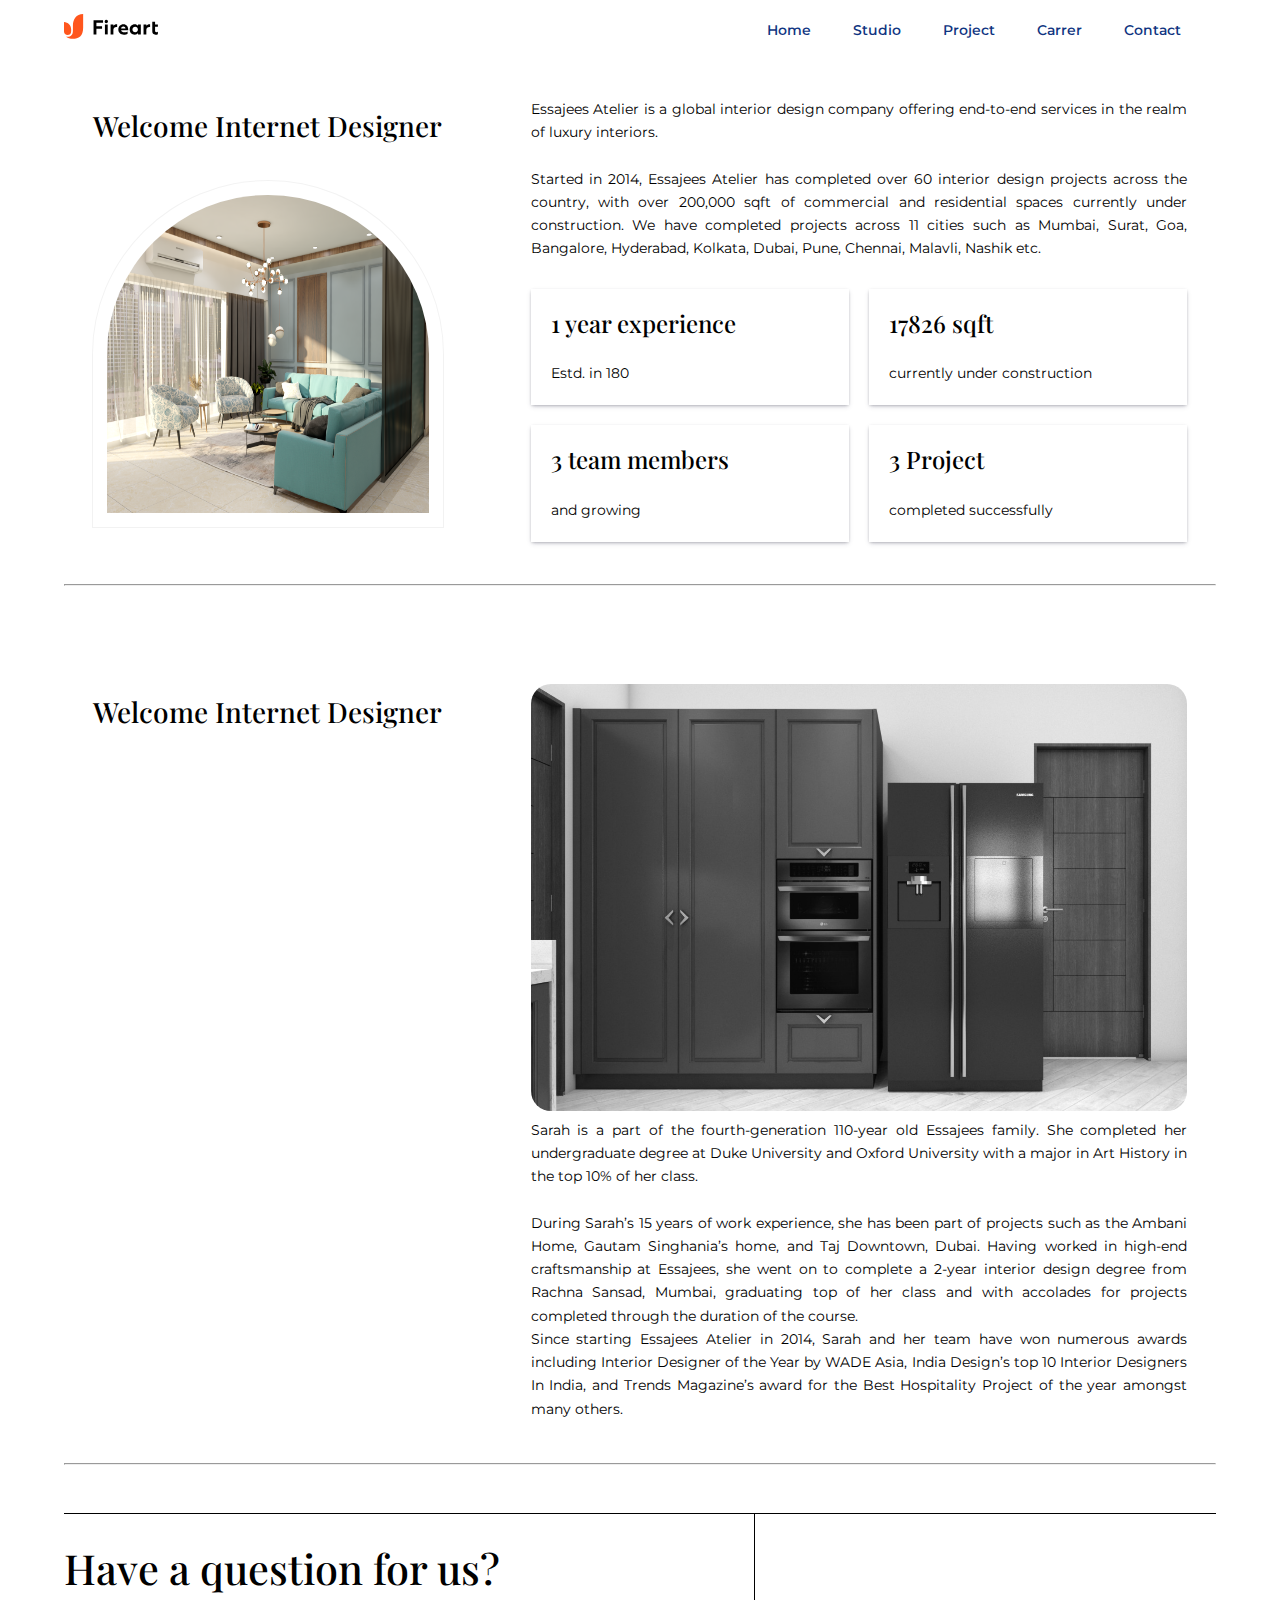
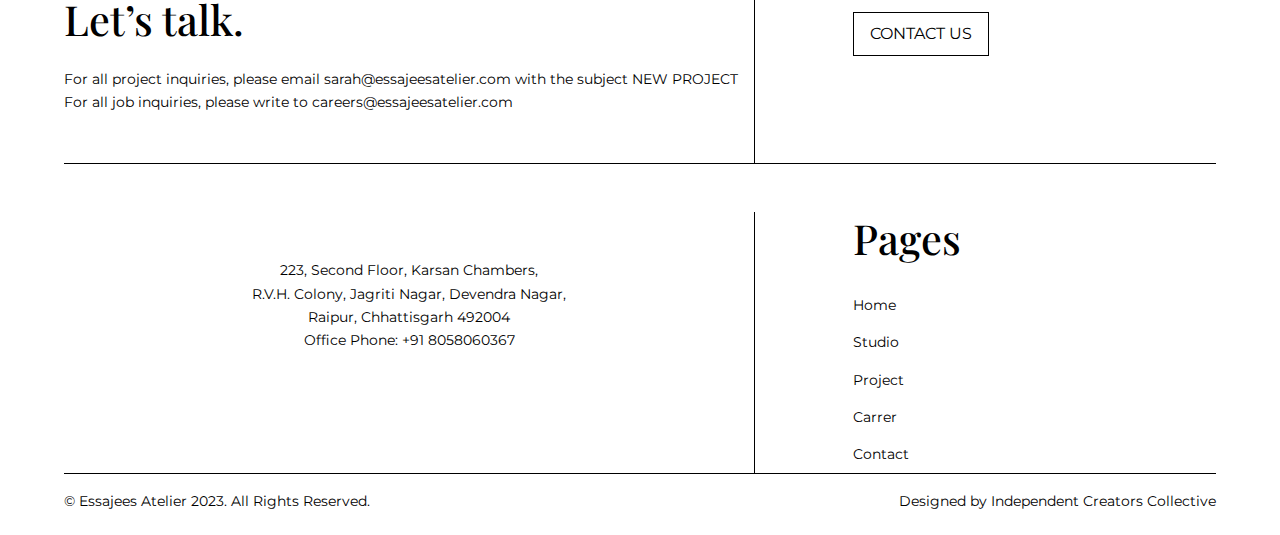
==== commit bf88ad56: "Add files via upload" ====
--- a/about.html
+++ b/about.html
@@ -90,30 +90,28 @@
         <div class="about_right">
             <p>Essajees Atelier is a global interior design company offering end-to-end services in the realm of luxury interiors.</p> <br>
             <p>Started in 2014, Essajees Atelier has completed over 60 interior design projects across the country, with over 200,000 sqft of commercial and residential spaces currently under construction. We have completed projects across 11 cities such as Mumbai, Surat, Goa, Bangalore, Hyderabad, Kolkata, Dubai, Pune, Chennai, Malavli, Nashik etc.</p>
-            <div class="experience_section">
-                <div class="experiencce">
-                    <h3><span class="count">10</span> year <br> experience</h3>
+            <div class="experience_wrapper">
+                <div class="experience_section">
+                    <h3><span class="count">10</span> year  experience</h3>
                     <p>Estd. in <span class="count">2014</span></p>
-                    <div class="experiencce_border"></div>
-                </div>
-                <div class="experiencce">
-                    <h3><span class="count">200000</span> <br> sqft</h3>
-                    <p>currently under construction
-                    </p>
-                    <div class="experiencce_border"></div>
-                </div>
-            </div>
-            <div class="experience_section">
-                <div class="experiencce">
-                    <h3><span class="count">30</span>  team <br>members</h3>
-                    <p>Eand growing</p>
-                    <div class="experiencce_border"></div>
-                </div>
-                <div class="experiencce">
-                    <h3><span span class="count">30</span> <br>Project</h3>
+                    <div class="experience_border"></div>
+                </div>
+                <div class="experience_section">
+                    <h3><span class="count">200000</span> sqft</h3>
+                    <p>currently under construction</p>
+                    <div class="experience_border"></div>
+                </div>
+                <div class="experience_section">
+                    <h3><span class="count">30</span> team members</h3>
+                    <p>and growing</p>
+                    <div class="experience_border"></div>
+                </div>
+                <div class="experience_section">
+                    <h3><span class="count">30</span> Project</h3>
                     <p>completed successfully</p>
-                    <div class="experiencce_border"></div>
-                </div>
+                    <div class="experience_border"></div>
+                </div>
+                <!-- Repeat the above structure for additional sections -->
             </div>
         </div>
         
--- a/css/style.css
+++ b/css/style.css
@@ -988,24 +988,23 @@
     text-align: justify;
     margin-bottom: 0px;
 }
+.experience_wrapper {
+  display: grid;
+  grid-template-columns: repeat(auto-fill, minmax(300px, 1fr));
+  gap: 20px;
+  margin-top: 2em;
+}
 .experience_section{
-  width: 100%;
-  display: flex;
-  justify-content: space-between;
-  margin-top: 2em;
-}
-.experiencce{
-  width: 50%;
-}
-.experiencce h3{
-  font-size: 30px;
-  font-weight: 500;
-  margin-bottom: 0.2em;
-}
-.experiencce p{
-  font-size: 14px;
-  margin-bottom: 0.5em;
-}
+  box-shadow: rgba(50, 50, 93, 0.25) 0px 2px 5px -1px, rgba(0, 0, 0, 0.3) 0px 1px 3px -1px;
+  padding: 20px;
+       
+}
+.experience_section h3{
+  margin-bottom: 1em;
+  font-size: 24px;
+}
+
+
 .experiencce_border{
   width: 80%;
   border-bottom: 1px solid brown;
@@ -1073,10 +1072,13 @@
 .contact_map_left{
   width: 50%;
   border: 0px solid black;
+  padding: 20px;
+  
 }
 .contact_map_left iframe{
   height: 100%;
   border-radius: 10px;
+  border: none;
 }
 .contact_map_right{
   width: 50%;
@@ -1272,6 +1274,7 @@
     grid-row: unset;
   }
 }
+
 /* ----gallery proejct is over now--  */
 /* ---project link css is over now--  */
 
@@ -1567,6 +1570,14 @@
   }
   .contact_map_left{
     width: 100%;
+    border: 0px solid red;
+    padding: 20px;
+    height: 100%;
+    box-shadow: rgba(0, 0, 0, 0.12) 0px 1px 3px, rgba(0, 0, 0, 0.24) 0px 1px 2px;
+  }
+  .contact_map_left iframe{
+    height: 300px;
+
   }
   .contact_map_right{
     width: 100%;
@@ -1578,4 +1589,18 @@
     margin-top: 3em;
   }
 
+  /* ---model responsive codee is here ---    */
+  .carrer_name{
+    flex-direction: column;
+  }
+  .carrer_name .form-group{
+    width: 100%;
+  }
+
+  /* ---carrer grid code --   */
+  .grid_item_carrer{
+    margin-bottom: 1.2em;
+  }
+ 
+
 }